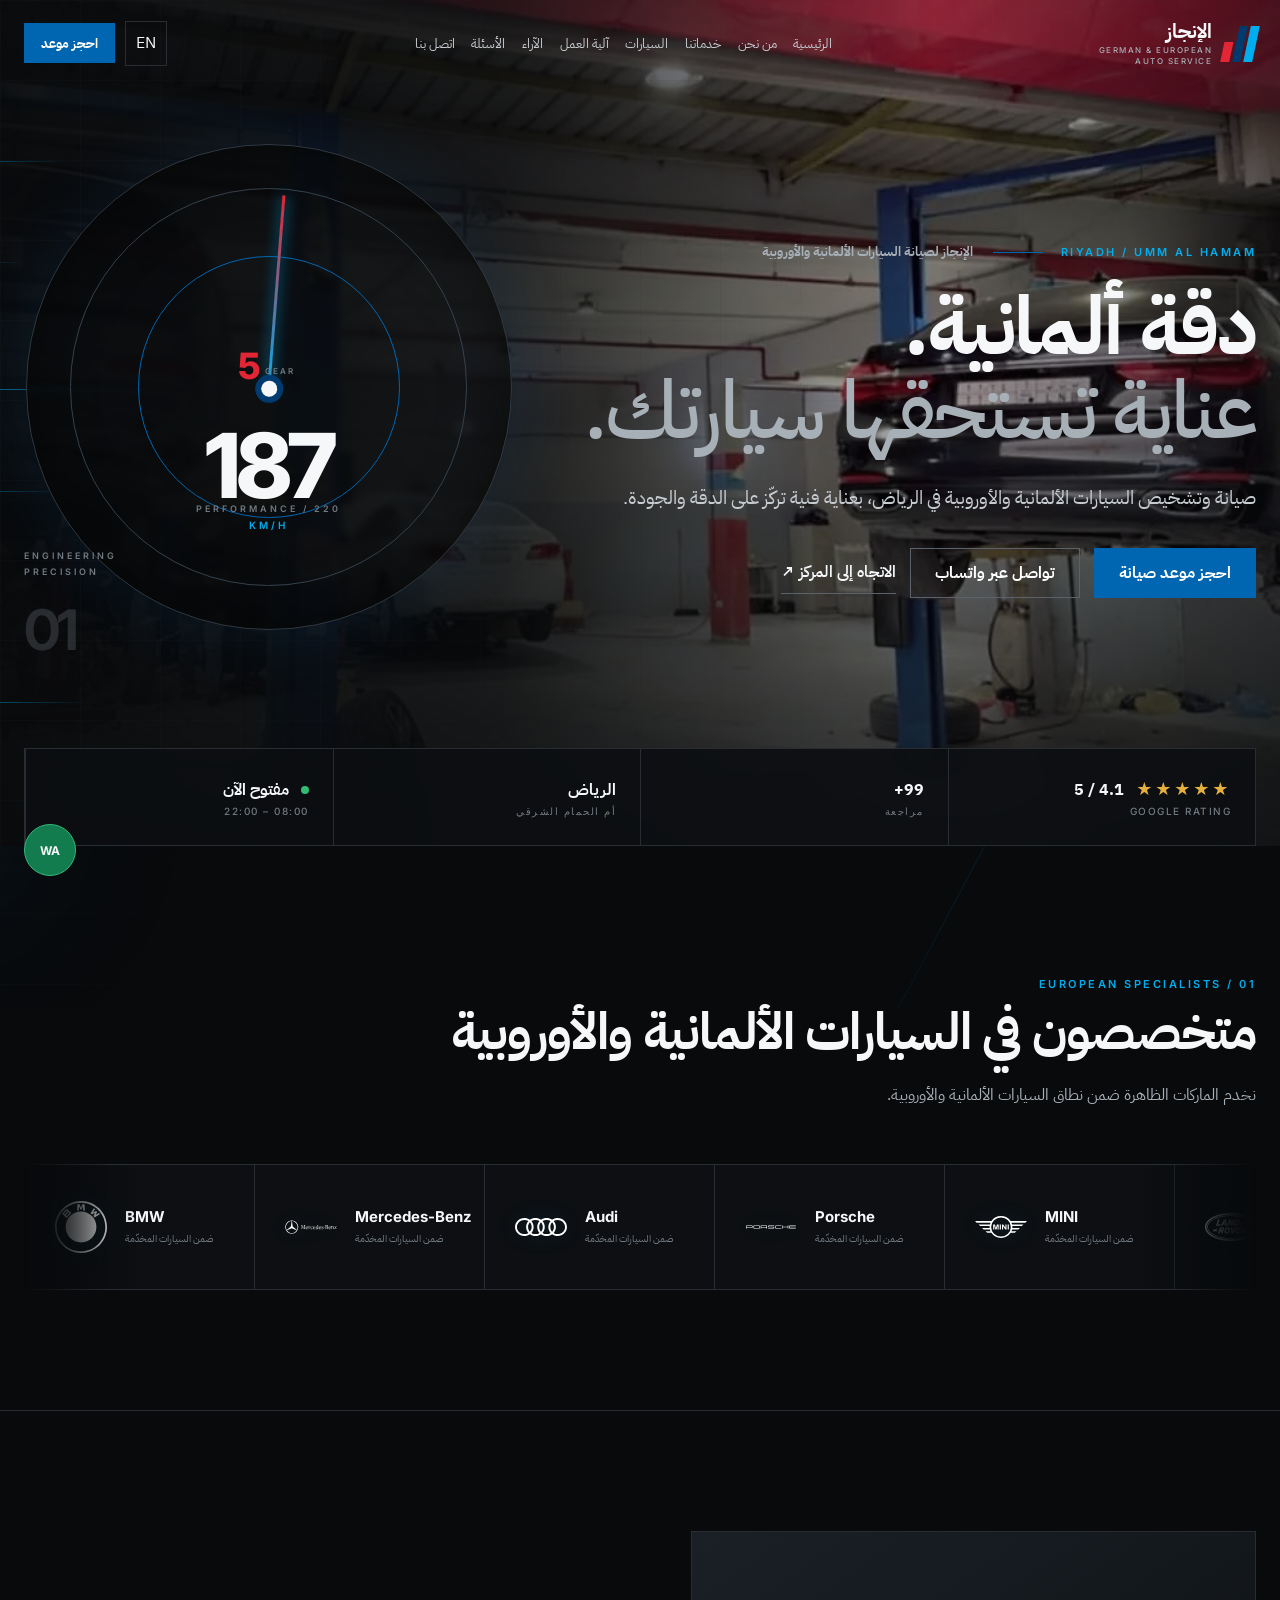
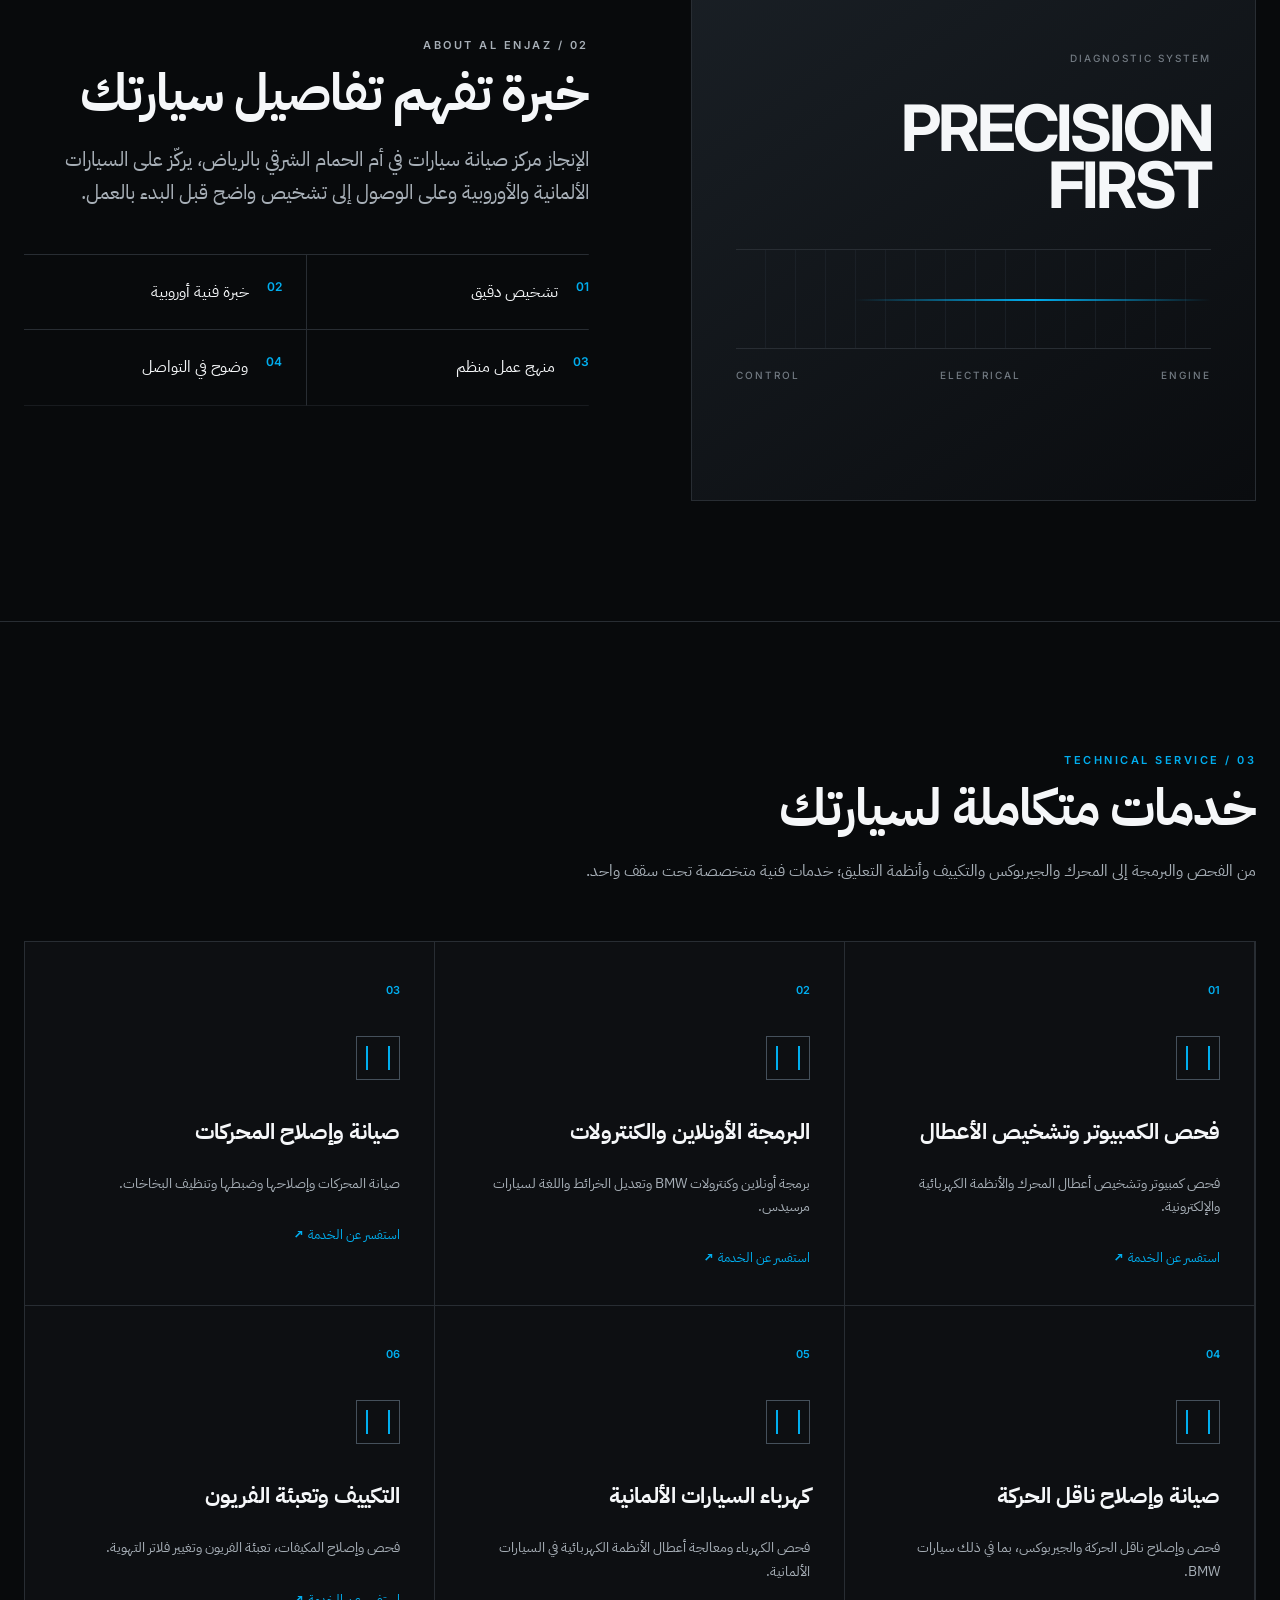
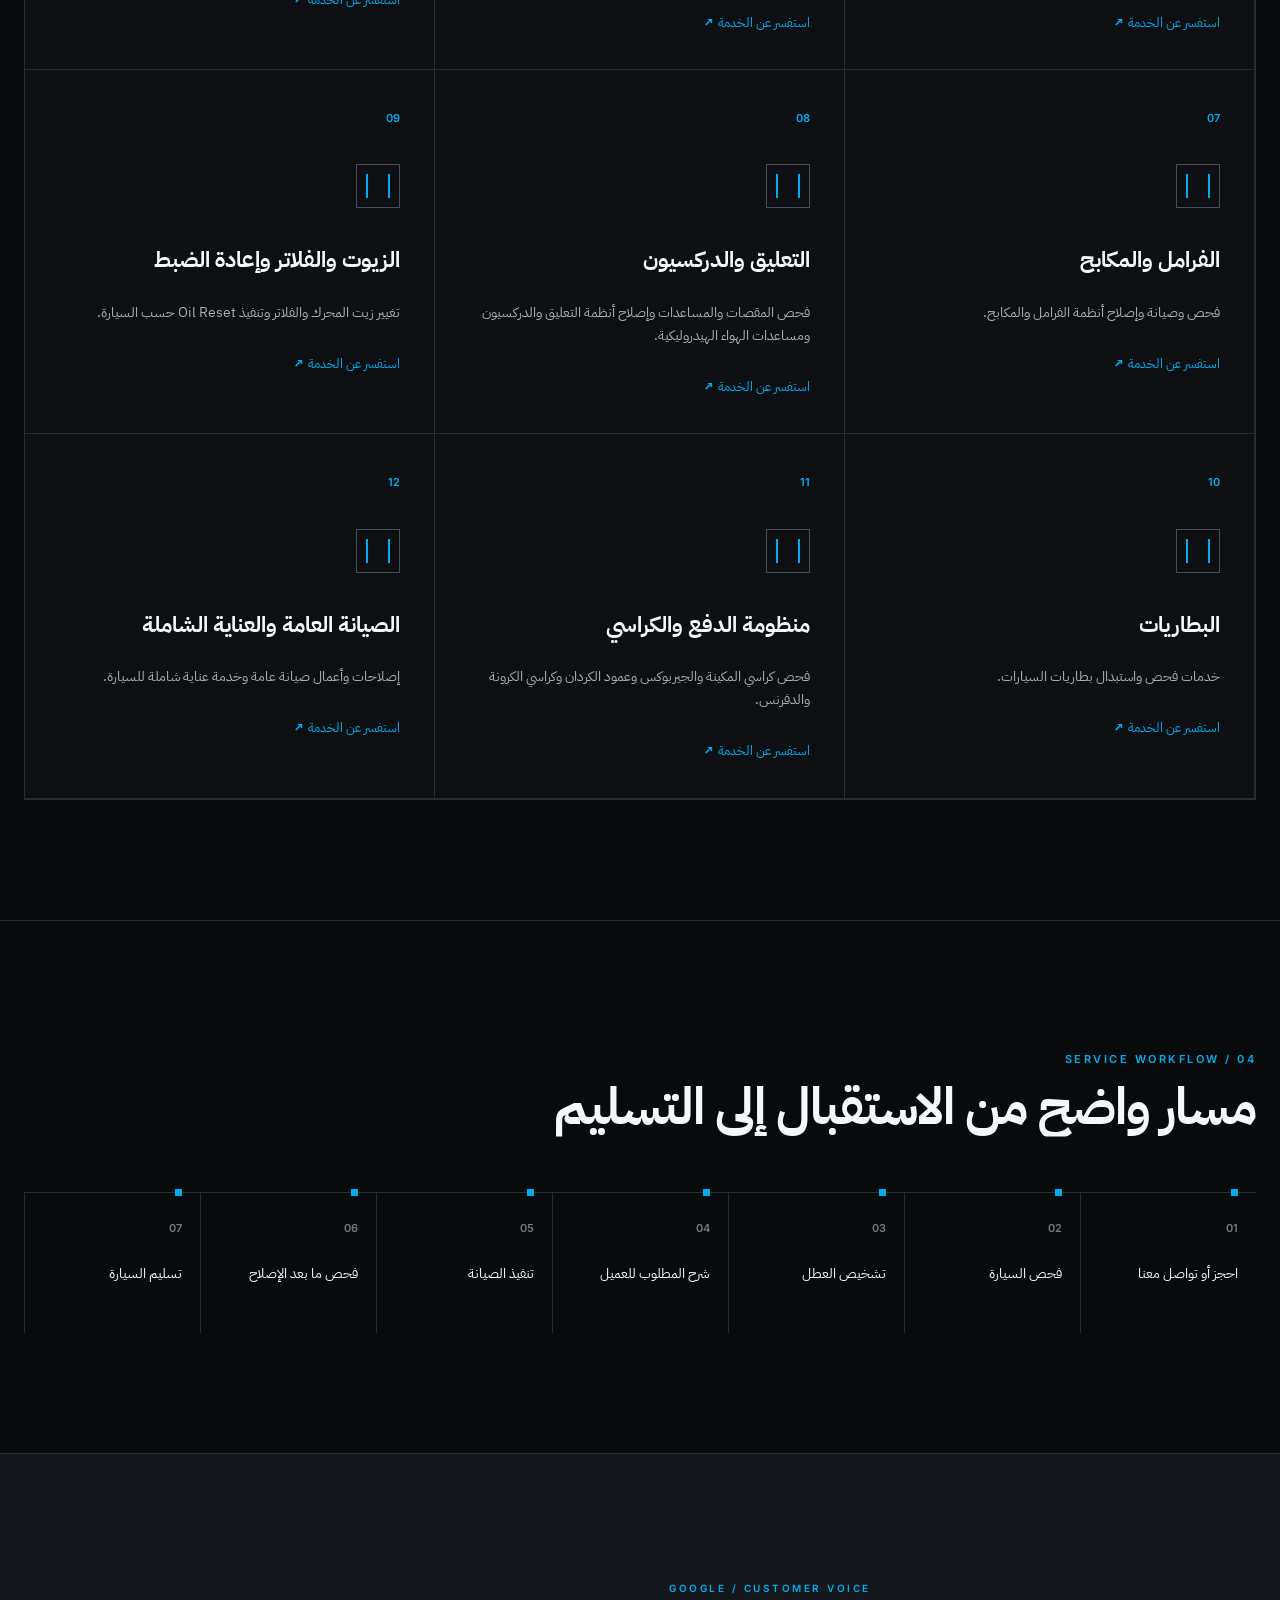
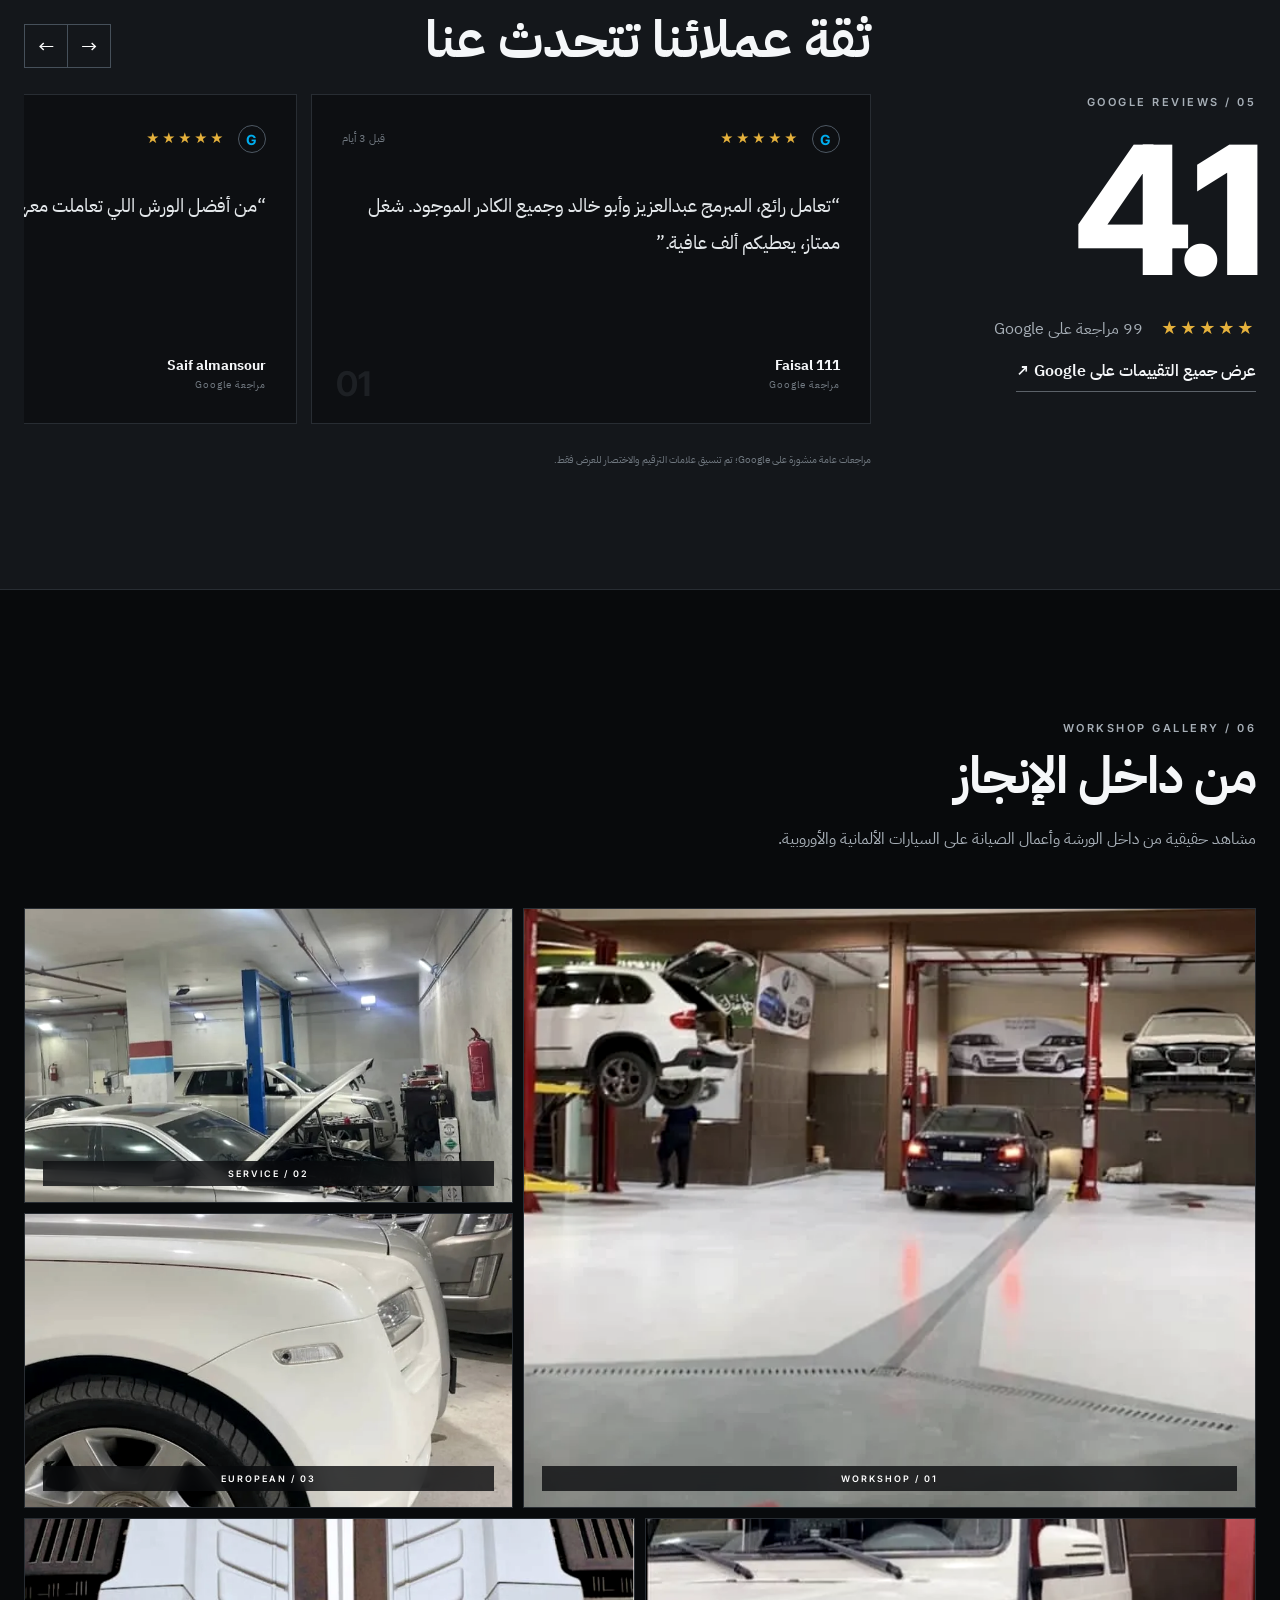
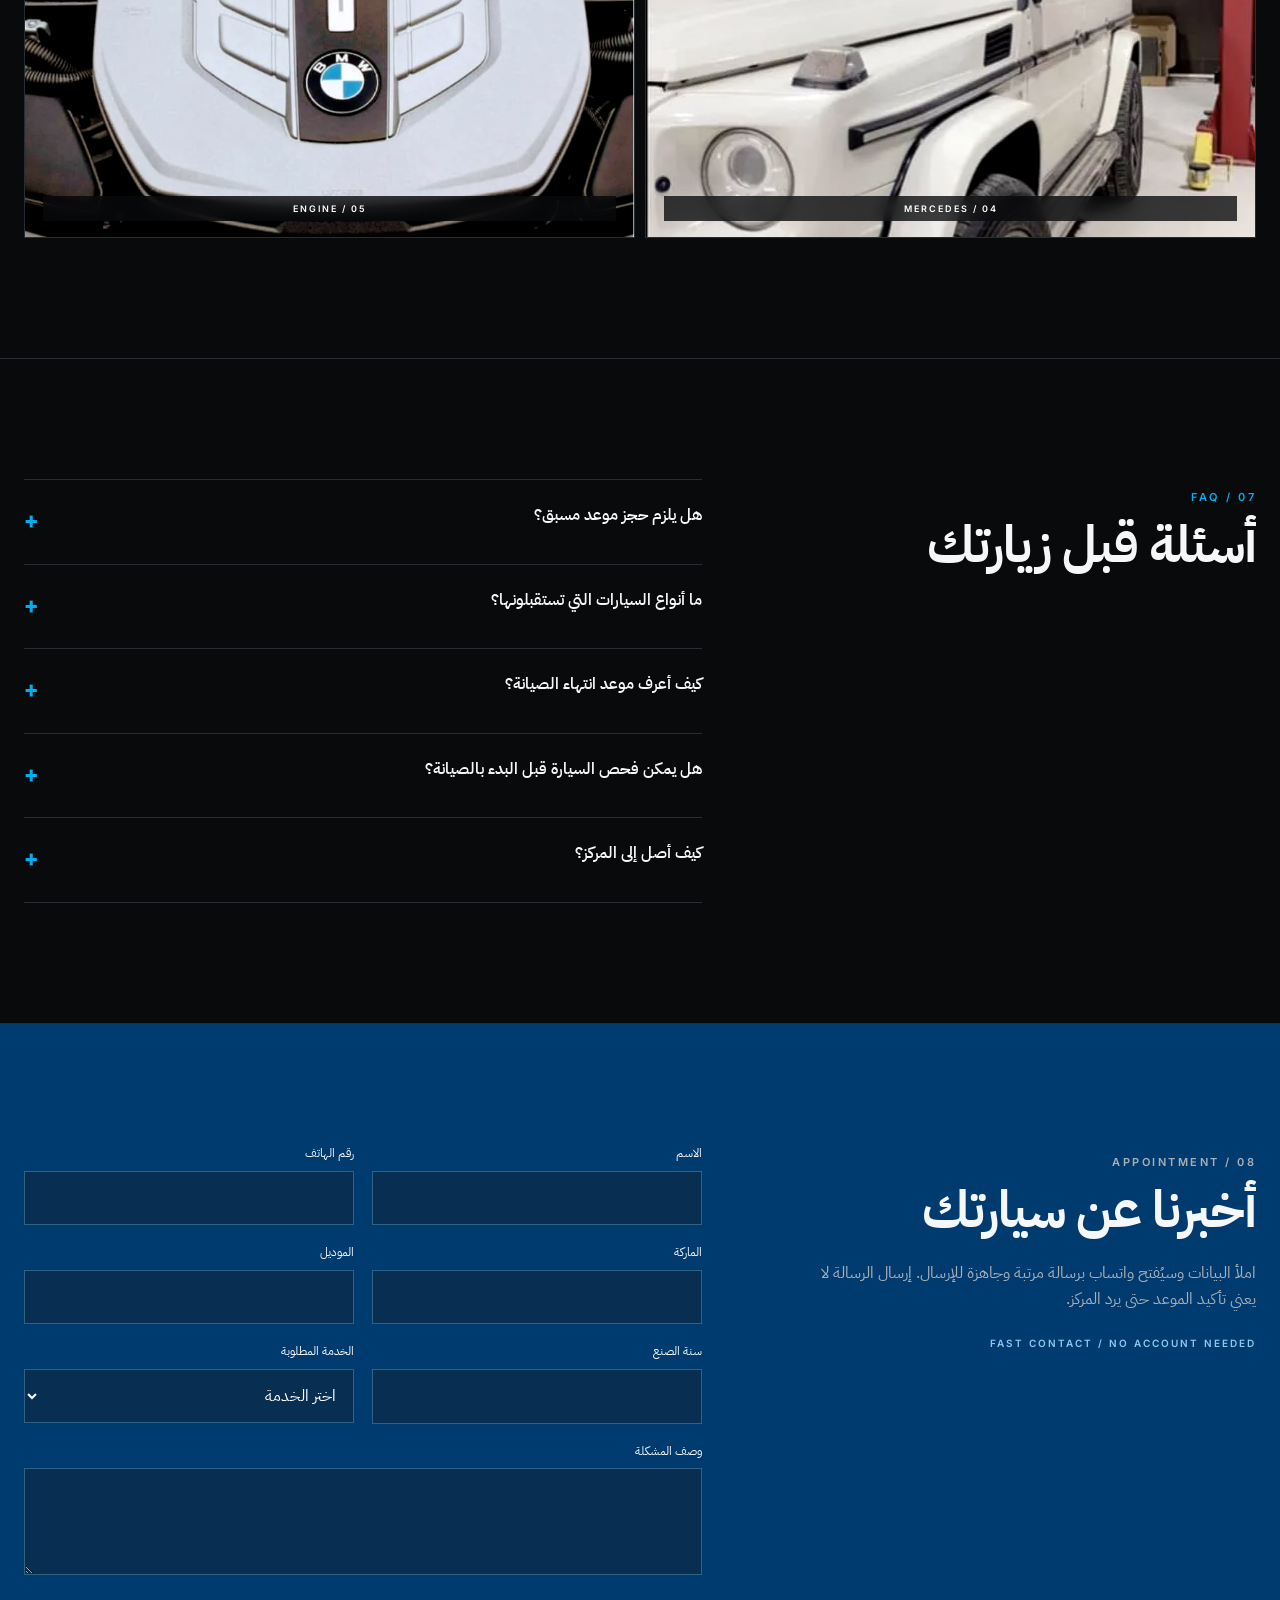
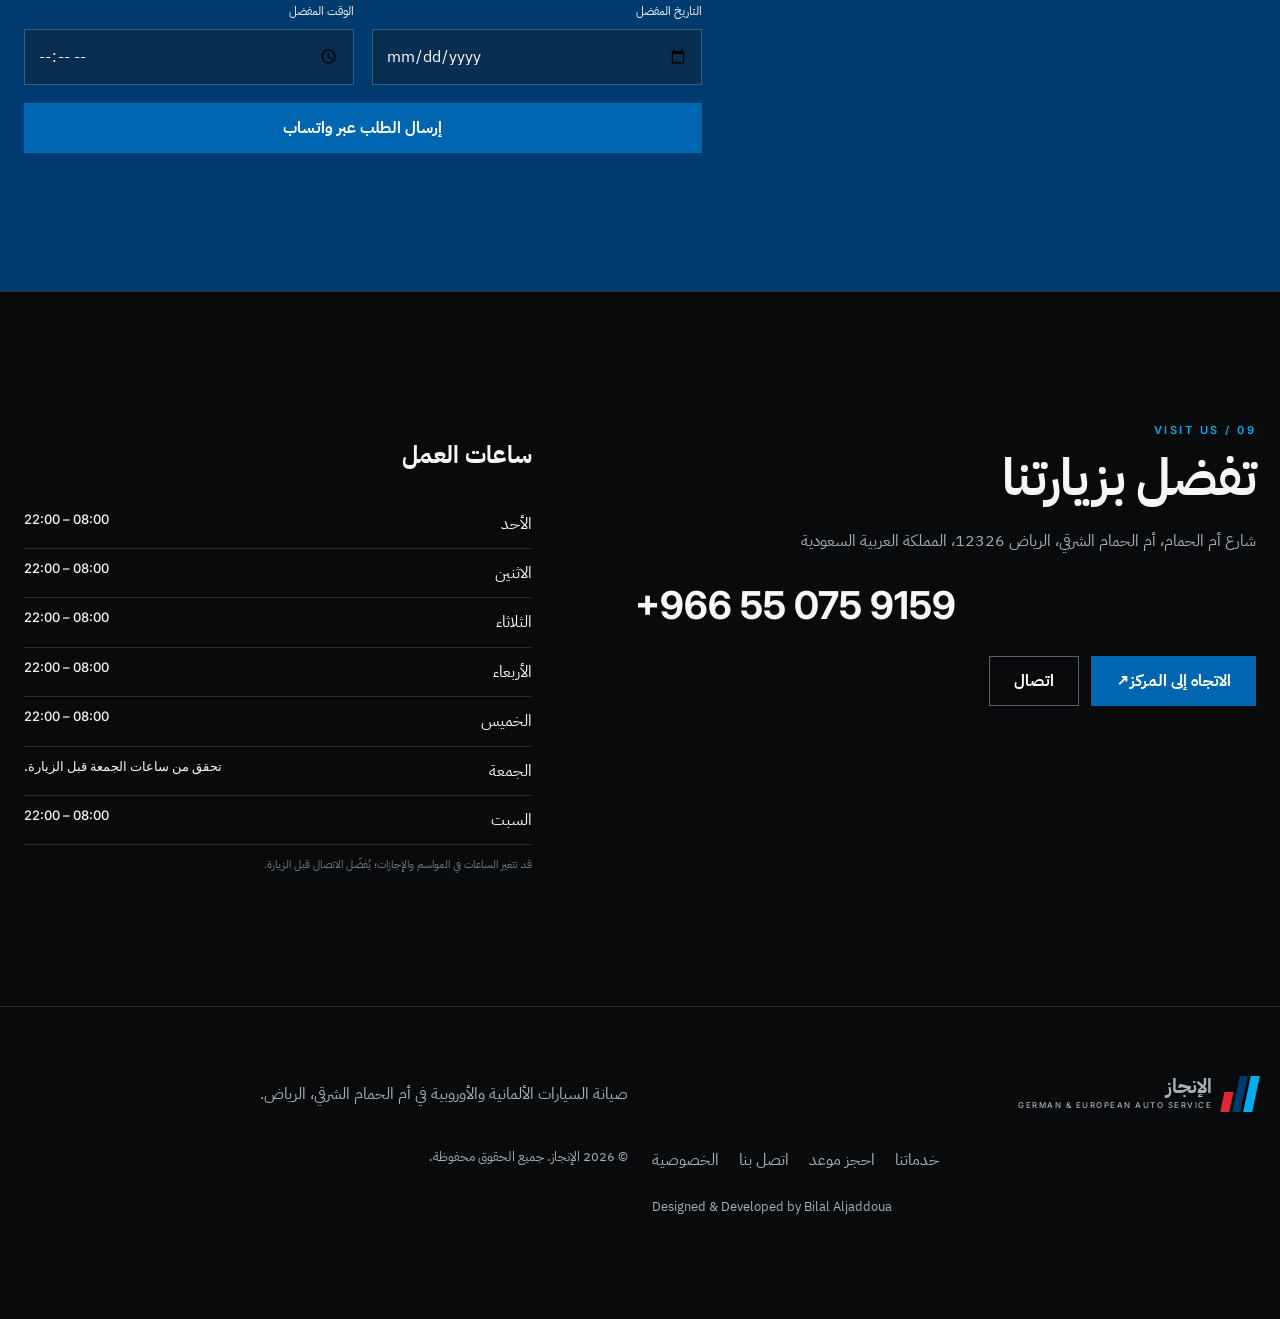
==== index.html @ 226efe97 "NEW NEW" ====
<!doctype html>
<html lang="ar" dir="rtl">
<head>
  <meta charset="utf-8">
  <meta name="viewport" content="width=device-width,initial-scale=1,viewport-fit=cover">
  <title>الإنجاز لصيانة السيارات الألمانية والأوروبية | الرياض</title>
  <meta name="description" content="مركز الإنجاز لصيانة السيارات الألمانية والأوروبية في أم الحمام الشرقي، الرياض. تواصل للحجز والاستفسار عن خدمات الفحص والصيانة.">
  <meta name="theme-color" content="#080A0C">
  <link rel="canonical" href="https://example.com/">
  <meta property="og:type" content="website"><meta property="og:locale" content="ar_SA">
  <meta property="og:title" content="الإنجاز لصيانة السيارات الألمانية والأوروبية">
  <meta property="og:description" content="دقة في التشخيص، وعناية تقنية بسيارتك في الرياض.">
  <meta name="twitter:card" content="summary_large_image">
  <link rel="manifest" href="manifest.webmanifest">
  <link rel="stylesheet" href="css/style.css">
  <script type="application/ld+json">{"@context":"https://schema.org","@type":"AutoRepair","name":"الإنجاز لصيانة السيارات الألمانية والأوروبية","alternateName":"Al Enjaz German & European Car Service","description":"مركز صيانة سيارات ألمانية وأوروبية في الرياض.","telephone":"+966550759159","image":"assets/images/workshop/hero-workshop.webp","address":{"@type":"PostalAddress","streetAddress":"شارع أم الحمام","addressLocality":"الرياض","addressRegion":"أم الحمام الشرقي","postalCode":"12326","addressCountry":"SA"},"hasMap":"https://maps.app.goo.gl/58Ttafaar7ng9Sak6","aggregateRating":{"@type":"AggregateRating","ratingValue":"4.1","reviewCount":"99","bestRating":"5"},"openingHoursSpecification":[{"@type":"OpeningHoursSpecification","dayOfWeek":["Saturday","Sunday","Monday","Tuesday","Wednesday","Thursday"],"opens":"08:00","closes":"22:00"}]}</script>
</head>
<body>
  <div class="scroll-progress" id="scrollProgress" aria-hidden="true"></div>
  <div class="ambient-bg" aria-hidden="true"><span class="ambient-grid"></span><i class="ambient-orb orb-one"></i><i class="ambient-orb orb-two"></i><i class="ambient-beam beam-one"></i><i class="ambient-beam beam-two"></i><i class="ambient-dot dot-one"></i><i class="ambient-dot dot-two"></i></div>
  <a class="skip" href="#main" data-i18n="skip">تجاوز إلى المحتوى</a>
  <header class="header" id="header">
    <a class="brand" href="#top" aria-label="الإنجاز - الرئيسية">
      <span class="brand-mark" aria-hidden="true"><i></i><i></i><i></i></span>
      <span><b data-bind="nameAr">الإنجاز</b><small>GERMAN &amp; EUROPEAN<br>AUTO SERVICE</small></span>
    </a>
    <nav class="nav" id="nav" aria-label="التنقل الرئيسي">
      <a href="#top" data-i18n="navHome">الرئيسية</a><a href="#about" data-i18n="navAbout">من نحن</a>
      <a href="#services" data-i18n="navServices">خدماتنا</a><a href="#brands" data-i18n="navBrands">السيارات</a>
      <a href="#process" data-i18n="navProcess">آلية العمل</a><a href="#reviews" data-i18n="navReviews">الآراء</a>
      <a href="#faq" data-i18n="navFaq">الأسئلة</a><a href="#contact" data-i18n="navContact">اتصل بنا</a>
    </nav>
    <div class="header-actions"><button class="lang" id="langToggle" type="button" aria-label="Switch to English">EN</button><a class="btn btn-small" href="#booking" data-i18n="book">احجز موعد</a><button class="menu" id="menu" type="button" aria-controls="nav" aria-expanded="false"><span></span><span></span><span></span><b data-i18n="menu">القائمة</b></button></div>
  </header>

  <main id="main">
    <section class="hero" id="top">
      <div class="hero-grid" aria-hidden="true"></div><div class="speed-lines" aria-hidden="true"><i></i><i></i><i></i><i></i><i></i><i></i></div><div class="shift-flash" aria-hidden="true"></div><div class="hero-machine" aria-hidden="true"><span class="ring r1"></span><span class="ring r2"></span><span class="speed-ticks"></span><span class="needle"></span><span class="speed-readout"><strong id="speedValue">0</strong><small>KM/H</small></span><span class="gear-readout"><small>GEAR</small><strong id="gearValue">1</strong></span><b>PERFORMANCE / 220</b></div>
      <div class="hero-content reveal">
        <p class="eyebrow"><span>RIYADH / UMM AL HAMAM</span><b data-i18n="heroEyebrow">الإنجاز لصيانة السيارات الألمانية والأوروبية</b></p>
        <h1 data-i18n="heroTitle">دقة ألمانية.<br><em>عناية تستحقها سيارتك.</em></h1>
        <p class="lead" data-i18n="heroText">صيانة وتشخيص السيارات الألمانية والأوروبية في الرياض، بعناية فنية تركّز على الدقة والجودة.</p>
        <div class="hero-actions"><a class="btn" href="#booking" data-i18n="bookService">احجز موعد صيانة</a><a class="btn btn-outline js-whatsapp" href="#" target="_blank" rel="noopener" data-i18n="whatsapp">تواصل عبر واتساب</a><a class="text-link js-maps" href="#" target="_blank" rel="noopener" data-i18n="directions">الاتجاه إلى المركز <span>↗</span></a></div>
      </div>
      <div class="hero-index" aria-hidden="true">ENGINEERING<br>PRECISION <b>01</b></div>
      <div class="trust-strip"><div><span class="stars" aria-label="4.1 من 5">★★★★★</span><b><span data-bind="rating">4.1</span> / 5</b><small>GOOGLE RATING</small></div><div><b><span data-bind="reviewCount">99</span>+</b><small data-i18n="reviews">مراجعة</small></div><div><b data-i18n="riyadh">الرياض</b><small data-i18n="district">أم الحمام الشرقي</small></div><div class="status"><i></i><b id="openStatus">—</b><small id="todayHours">—</small></div></div>
      <div class="motorsport" aria-hidden="true"><i></i><i></i><i></i></div>
    </section>

    <section class="section brands" id="brands"><div class="section-head reveal"><p class="kicker">01 / EUROPEAN SPECIALISTS</p><h2 data-i18n="brandsTitle">متخصصون في السيارات الألمانية والأوروبية</h2><p data-i18n="brandsNote">تواصل معنا لتأكيد خدمة ماركة سيارتك قبل الزيارة.</p></div><div class="brand-row reveal" id="brandList"></div>
     </section>

    <section class="section split about" id="about"><div class="visual-panel reveal"><div class="diagnostic"><span>DIAGNOSTIC SYSTEM</span><strong>PRECISION<br>FIRST</strong><div class="scan"><i></i></div><ul><li>ENGINE</li><li>ELECTRICAL</li><li>CONTROL</li></ul></div></div><div class="copy reveal"><p class="kicker">02 / ABOUT AL ENJAZ</p><h2 data-i18n="aboutTitle">خبرة تفهم تفاصيل سيارتك</h2><p class="large" data-i18n="aboutText">الإنجاز مركز صيانة سيارات في أم الحمام الشرقي بالرياض، يركّز على السيارات الألمانية والأوروبية وعلى الوصول إلى تشخيص واضح قبل البدء بالعمل.</p><div class="metrics"><div><b>01</b><span data-i18n="why1">تشخيص دقيق</span></div><div><b>02</b><span data-i18n="why2">خبرة فنية أوروبية</span></div><div><b>03</b><span data-i18n="why3">منهج عمل منظم</span></div><div><b>04</b><span data-i18n="why4">وضوح في التواصل</span></div></div></div></section>

    <section class="section services" id="services"><div class="section-head reveal"><p class="kicker">03 / TECHNICAL SERVICE</p><h2 data-i18n="servicesTitle">خدمات مصممة حول حالة سيارتك</h2><p data-i18n="servicesIntro">القائمة التالية استرشادية حتى يؤكد المركز نطاق الخدمات النهائي. تواصل معنا لوصف العطل وتأكيد الخدمة.</p></div><div class="service-grid" id="serviceList"></div></section>

    <section class="section process" id="process"><div class="section-head reveal"><p class="kicker">04 / SERVICE WORKFLOW</p><h2 data-i18n="processTitle">مسار واضح من الاستقبال إلى التسليم</h2></div><ol id="processList" class="timeline"></ol></section>

    <section class="section reviews" id="reviews"><div class="rating-block reveal"><p class="kicker">05 / GOOGLE REVIEWS</p><span class="huge" data-bind="rating">4.1</span><div><span class="stars">★★★★★</span><p><span data-bind="reviewCount">99</span> <span data-i18n="googleReviews">مراجعة على Google</span></p></div><a class="text-link js-maps" href="#" target="_blank" rel="noopener" data-i18n="viewReviews">عرض جميع التقييمات على Google ↗</a></div><div class="reviews-showcase reveal"><span class="review-label">GOOGLE / CUSTOMER VOICE</span><div class="reviews-title-row"><h2 data-i18n="reviewsTitle">ثقة عملائنا تتحدث عنا</h2><div class="review-controls"><button id="reviewPrev" type="button" aria-label="المراجعة السابقة">←</button><button id="reviewNext" type="button" aria-label="المراجعة التالية">→</button></div></div><div class="review-track" id="reviewTrack" tabindex="0" aria-label="مراجعات العملاء"></div><p class="reviews-disclaimer" data-i18n="reviewsDisclaimer">مراجعات عامة منشورة على Google؛ تم تنسيق علامات الترقيم والاختصار للعرض فقط.</p></div></section>

    <section class="section gallery"><div class="section-head reveal"><p class="kicker">06 / WORKSHOP GALLERY</p><h2 data-i18n="galleryTitle">من داخل الإنجاز</h2><p data-i18n="galleryEmpty">مشاهد حقيقية من داخل الورشة وأعمال الصيانة على السيارات الألمانية والأوروبية.</p></div><div class="gallery-grid" id="galleryGrid"><button class="gallery-item wide" type="button" data-full="assets/images/workshop/workshop-main.webp"><img src="assets/images/workshop/workshop-main.webp" alt="مساحة العمل داخل ورشة الإنجاز" width="828" height="1080" loading="lazy"><span>WORKSHOP / 01</span></button><button class="gallery-item" type="button" data-full="assets/images/workshop/bmw-service.webp"><img src="assets/images/workshop/bmw-service.webp" alt="سيارة BMW أثناء الصيانة داخل الورشة" width="812" height="1080" loading="lazy"><span>SERVICE / 02</span></button><button class="gallery-item" type="button" data-full="assets/images/workshop/luxury-service.webp"><img src="assets/images/workshop/luxury-service.webp" alt="سيارات أوروبية داخل مركز الإنجاز" width="808" height="1080" loading="lazy"><span>EUROPEAN / 03</span></button></div><div class="gallery-more"><button class="gallery-item" type="button" data-full="assets/images/workshop/mercedes-service.webp"><img src="assets/images/workshop/mercedes-service.webp" alt="سيارة مرسيدس داخل الورشة" width="810" height="1080" loading="lazy"><span>MERCEDES / 04</span></button><button class="gallery-item" type="button" data-full="assets/images/workshop/bmw-engine.webp"><img src="assets/images/workshop/bmw-engine.webp" alt="محرك BMW داخل مركز الصيانة" width="846" height="1080" loading="lazy"><span>ENGINE / 05</span></button></div></section>

    <section class="section faq" id="faq"><div class="section-head reveal"><p class="kicker">07 / FAQ</p><h2 data-i18n="faqTitle">أسئلة قبل زيارتك</h2></div><div id="faqList" class="accordion"></div></section>

    <section class="section booking" id="booking"><div class="booking-copy reveal"><p class="kicker">08 / APPOINTMENT</p><h2 data-i18n="bookingTitle">أخبرنا عن سيارتك</h2><p data-i18n="bookingText">املأ البيانات وسيُفتح واتساب برسالة مرتبة وجاهزة للإرسال. إرسال الرسالة لا يعني تأكيد الموعد حتى يرد المركز.</p><span>FAST CONTACT / NO ACCOUNT NEEDED</span></div><form id="bookingForm" class="booking-form reveal"><label><span data-i18n="name">الاسم</span><input name="name" required autocomplete="name"></label><label><span data-i18n="phone">رقم الهاتف</span><input name="phone" required inputmode="tel" autocomplete="tel"></label><label><span data-i18n="brand">الماركة</span><input name="brand" required></label><label><span data-i18n="model">الموديل</span><input name="model"></label><label><span data-i18n="year">سنة الصنع</span><input name="year" inputmode="numeric" pattern="[0-9]{4}"></label><label><span data-i18n="service">الخدمة المطلوبة</span><select name="service" id="serviceSelect"></select></label><label class="full"><span data-i18n="issue">وصف المشكلة</span><textarea name="issue" rows="3"></textarea></label><label><span data-i18n="date">التاريخ المفضل</span><input type="date" name="date"></label><label><span data-i18n="time">الوقت المفضل</span><input type="time" name="time"></label><button class="btn full" type="submit" data-i18n="sendWhatsapp">إرسال الطلب عبر واتساب</button><p class="form-note full" id="formNote" aria-live="polite"></p></form></section>

    <section class="section contact" id="contact"><div class="contact-card reveal"><p class="kicker">09 / VISIT US</p><h2 data-i18n="visitTitle">تفضل بزيارتنا</h2><address data-bind="addressAr">شارع أم الحمام، أم الحمام الشرقي، الرياض 12326، المملكة العربية السعودية</address><a class="phone js-phone" href="#" dir="ltr">+966 55 075 9159</a><div class="contact-actions"><a class="btn js-maps" href="#" target="_blank" rel="noopener" data-i18n="directions">الاتجاهات</a><a class="btn btn-outline js-phone" href="#" data-i18n="call">اتصال</a></div></div><div class="hours reveal"><h3 data-i18n="hoursTitle">ساعات العمل</h3><div id="hoursList"></div><p data-i18n="hoursCaveat">قد تتغير الساعات في المواسم والإجازات؛ يُفضّل الاتصال قبل الزيارة.</p></div></section>
  </main>

  <footer><a class="brand" href="#top"><span class="brand-mark"><i></i><i></i><i></i></span><span><b>الإنجاز</b><small>GERMAN &amp; EUROPEAN AUTO SERVICE</small></span></a><p data-i18n="footerText">صيانة السيارات الألمانية والأوروبية في أم الحمام الشرقي، الرياض.</p><div><a href="#services" data-i18n="navServices">خدماتنا</a><a href="#booking" data-i18n="book">احجز موعد</a><a href="#contact" data-i18n="navContact">اتصل بنا</a><a href="privacy.html" data-i18n="privacy">الخصوصية</a></div><small>© <span id="yearNow"></span> <span data-i18n="rights">الإنجاز. جميع الحقوق محفوظة.</span></small><small>Designed &amp; Developed by <a href="https://bilalaljaddoua.me/" target="_blank" rel="noopener">Bilal Aljaddoua</a></small></footer>
  <a class="floating-wa js-whatsapp" href="#" target="_blank" rel="noopener" aria-label="WhatsApp">WA</a>
  <div class="mobile-bar" id="mobileBar"><a class="js-phone" href="#" data-i18n="call">اتصال</a><a class="js-whatsapp" href="#" target="_blank" rel="noopener" data-i18n="whatsappShort">واتساب</a><a class="js-maps" href="#" target="_blank" rel="noopener" data-i18n="directionsShort">الاتجاهات</a></div>
  <dialog class="lightbox" id="lightbox"><button type="button" aria-label="إغلاق">×</button><img src="" alt=""></dialog>
  <script src="js/data.js"></script><script src="js/translations.js"></script><script src="js/translations-overrides.js"></script><script src="js/app.js"></script>
</body></html>
---- css/style.css ----
@import url('https://fonts.googleapis.com/css2?family=IBM+Plex+Sans+Arabic:wght@400;500;600;700&family=Inter:wght@400;500;600;700;800&display=swap');
:root{--carbon-black:#080a0c;--deep-black:#0d0f12;--surface-dark:#14171b;--surface-light:#1b1f24;--blue:#0066b1;--performance-blue:#00aeef;--deep-blue:#003b70;--ice:#f5f7f9;--white:#fff;--silver:#a7afb7;--steel:#727a82;--border:#282d33;--red:#e32636;--pad:max(24px,calc((100vw - 1320px)/2));--font:'IBM Plex Sans Arabic','Inter',sans-serif}
*{box-sizing:border-box}html{scroll-behavior:smooth;scroll-padding-top:88px}body{margin:0;background:var(--carbon-black);color:var(--ice);font-family:var(--font);line-height:1.65;overflow-x:hidden}html[lang=en] body{font-family:'Inter','IBM Plex Sans Arabic',sans-serif}a{color:inherit;text-decoration:none}button,input,textarea,select{font:inherit}button{color:inherit}.skip{position:fixed;z-index:999;top:-60px;inset-inline-start:20px;background:#fff;color:#000;padding:10px 16px}.skip:focus{top:10px}.header{position:fixed;z-index:100;inset:0 0 auto;display:flex;align-items:center;justify-content:space-between;height:88px;padding:0 var(--pad);border-bottom:1px solid transparent;transition:.25s}.header.scrolled{height:72px;background:rgba(8,10,12,.9);backdrop-filter:blur(15px);border-color:var(--border)}.brand{display:flex;align-items:center;gap:12px;line-height:1;min-width:176px}.brand-mark{display:flex;width:32px;height:36px;gap:3px;transform:skew(-12deg)}.brand-mark i{display:block;flex:1;background:var(--performance-blue)}.brand-mark i:nth-child(2){background:var(--deep-blue)}.brand-mark i:nth-child(3){background:var(--red);height:55%;align-self:flex-end}.brand b{display:block;font-size:20px}.brand small{display:block;color:var(--silver);font:500 8px/1.35 Inter,sans-serif;letter-spacing:1.5px;margin-top:4px}.nav{display:flex;gap:clamp(12px,1.3vw,26px);font-size:13px}.nav a{color:#c6cbd0;position:relative}.nav a:after{content:"";position:absolute;inset:auto 0 -10px;width:0;height:1px;background:var(--performance-blue);transition:.2s}.nav a:hover:after,.nav a:focus-visible:after{width:100%}.header-actions{display:flex;gap:10px;align-items:center}.lang,.menu{background:none;border:1px solid var(--border);padding:8px 10px;cursor:pointer}.menu{display:none}.btn{display:inline-flex;justify-content:center;align-items:center;min-height:50px;padding:0 24px;background:var(--blue);border:1px solid var(--blue);color:#fff;font-weight:700;transition:.2s}.btn:hover,.btn:focus-visible{background:#0878c9;transform:translateY(-2px)}.btn-small{min-height:40px;padding:0 16px;font-size:13px}.btn-outline{background:transparent;border-color:#5c6269}.text-link{font-weight:600;border-bottom:1px solid #5c6269;padding-block:8px}.text-link span{display:inline-block;transition:.2s}.text-link:hover span{transform:translate(3px,-3px)}
.hero{position:relative;min-height:94vh;display:flex;align-items:center;padding:130px var(--pad) 150px;overflow:hidden;background:radial-gradient(circle at 78% 45%,rgba(0,102,177,.2),transparent 26%),linear-gradient(115deg,#080a0c 0%,#0c1014 50%,#101820 100%)}.hero:after{content:"";position:absolute;inset:0;background:linear-gradient(90deg,rgba(8,10,12,.08),rgba(8,10,12,0) 48%,rgba(8,10,12,.3));pointer-events:none}.hero-grid{position:absolute;inset:0;opacity:.15;background-image:linear-gradient(var(--border) 1px,transparent 1px),linear-gradient(90deg,var(--border) 1px,transparent 1px);background-size:80px 80px;mask-image:linear-gradient(90deg,transparent,#000)}.hero-machine{position:absolute;inset-inline-end:-5vw;top:10%;width:min(58vw,850px);aspect-ratio:1;border:1px solid #303943;border-radius:50%;opacity:.8}.ring{position:absolute;border:1px solid #35424d;border-radius:50%;inset:9%}.r2{inset:23%;border-color:#0066b1}.needle{position:absolute;top:50%;left:12%;width:42%;height:2px;background:linear-gradient(90deg,transparent,var(--performance-blue));transform-origin:100%;transform:rotate(18deg)}.hero-machine b{position:absolute;top:48%;left:47%;font:600 12px Inter;letter-spacing:4px;color:var(--steel)}.hero-content{position:relative;z-index:2;max-width:870px}.eyebrow{display:flex;align-items:center;gap:20px;color:var(--silver);font-size:13px}.eyebrow span,.kicker{font:600 11px Inter,sans-serif;letter-spacing:2.5px;color:var(--performance-blue)}.eyebrow span:after{content:"";display:inline-block;width:50px;height:1px;background:var(--blue);margin-inline-start:18px;vertical-align:middle}.hero h1{font-size:clamp(48px,6.3vw,100px);line-height:1.05;letter-spacing:-2px;margin:22px 0 28px}.hero h1 em{font-style:normal;color:var(--silver);font-weight:500}.lead{max-width:650px;color:#c6cbd0;font-size:clamp(17px,1.5vw,21px)}.hero-actions{display:flex;align-items:center;gap:14px;flex-wrap:wrap;margin-top:34px}.hero-index{position:absolute;z-index:2;inset-inline-end:var(--pad);bottom:165px;text-align:end;color:var(--steel);font:600 9px/1.8 Inter;letter-spacing:3px}.hero-index b{display:block;font-size:56px;color:rgba(167,175,183,.2);letter-spacing:-3px}.trust-strip{position:absolute;z-index:3;bottom:0;inset-inline:var(--pad);display:grid;grid-template-columns:repeat(4,1fr);background:rgba(13,15,18,.92);border:1px solid var(--border);backdrop-filter:blur(12px)}.trust-strip>div{min-height:96px;padding:20px 24px;border-inline-end:1px solid var(--border);display:flex;flex-wrap:wrap;align-content:center;gap:2px 12px}.trust-strip b,.trust-strip small{display:block}.trust-strip small{width:100%;color:var(--steel);font:500 10px Inter;letter-spacing:1.5px}.stars{color:#e5b13c;letter-spacing:2px}.status i{width:8px;height:8px;border-radius:50%;background:var(--red);margin-top:9px}.status.is-open i{background:#31bc75}.motorsport{position:absolute;bottom:0;left:0;display:flex;width:116px;height:4px}.motorsport i{flex:1;background:var(--performance-blue)}.motorsport i:nth-child(2){background:var(--deep-blue)}.motorsport i:nth-child(3){background:var(--red)}
.section{padding:120px var(--pad);border-bottom:1px solid var(--border)}.section-head{max-width:850px;margin-bottom:56px}.section-head h2,.copy h2,.booking h2,.contact h2{font-size:clamp(34px,4vw,62px);line-height:1.15;margin:12px 0 20px;letter-spacing:-1px}.section-head p:last-child,.copy>p,.booking-copy>p,.gallery p{color:var(--silver);max-width:680px}.brand-row{display:grid;grid-template-columns:repeat(4,1fr);border:1px solid var(--border)}.brand-row div{min-height:112px;display:flex;flex-direction:column;justify-content:center;align-items:center;border:1px solid var(--border);margin:-1px 0 0 -1px}.brand-row b{font:700 16px Inter}.brand-row small{color:var(--steel);font-size:10px}.legal{font-size:11px;color:var(--steel);margin-top:20px}.split{display:grid;grid-template-columns:1fr 1fr;gap:8vw;align-items:center}.visual-panel{min-height:570px;background:linear-gradient(145deg,#1a2026,#0a0c0f);border:1px solid var(--border);padding:44px;display:flex;align-items:center}.diagnostic{width:100%;font:500 10px Inter;letter-spacing:2px;color:var(--steel)}.diagnostic strong{display:block;color:var(--ice);font-size:clamp(38px,5vw,78px);line-height:.9;letter-spacing:-3px;margin:35px 0}.scan{height:100px;border-block:1px solid var(--border);position:relative;background:repeating-linear-gradient(90deg,transparent 0 29px,#222932 30px)}.scan i{position:absolute;height:2px;width:75%;top:50%;background:linear-gradient(90deg,transparent,var(--performance-blue),transparent);animation:scan 3s ease-in-out infinite}.diagnostic ul{padding:20px 0 0;margin:0;display:flex;justify-content:space-between;list-style:none}.large{font-size:20px}.metrics{display:grid;grid-template-columns:1fr 1fr;margin-top:45px;border-top:1px solid var(--border)}.metrics div{padding:24px 0;border-bottom:1px solid var(--border);display:flex;gap:18px}.metrics div:nth-child(odd){border-inline-end:1px solid var(--border)}.metrics div:nth-child(even){padding-inline-start:24px}.metrics b{color:var(--performance-blue);font:600 12px Inter}.service-grid{display:grid;grid-template-columns:repeat(3,1fr);border:1px solid var(--border)}.service-card{padding:34px;min-height:330px;border:1px solid var(--border);margin:-1px 0 0 -1px;transition:.25s;background:var(--deep-black)}.service-card:hover{background:var(--surface-dark);transform:translateY(-4px)}.service-card>span{font:600 11px Inter;color:var(--performance-blue)}.service-card>i{display:block;width:44px;height:44px;border:1px solid #45505b;margin:34px 0;position:relative}.service-card>i:after{content:"";position:absolute;inset:9px;border-inline:2px solid var(--performance-blue)}.service-card h3{font-size:22px}.service-card p{color:var(--silver);font-size:14px}.service-card a{display:inline-block;margin-top:15px;font-size:13px;color:var(--performance-blue)}.timeline{list-style:none;padding:0;margin:0;display:grid;grid-template-columns:repeat(7,1fr);border-top:1px solid var(--border)}.timeline li{position:relative;padding:28px 18px;min-height:140px;border-inline-end:1px solid var(--border)}.timeline li:before{content:"";position:absolute;top:-4px;inset-inline-start:18px;width:7px;height:7px;background:var(--performance-blue)}.timeline b{display:block;color:var(--steel);font:600 11px Inter;margin-bottom:25px}.timeline span{font-size:14px}.reviews{display:grid;grid-template-columns:1fr 1.5fr;gap:8vw;background:var(--surface-dark)}.huge{font:800 clamp(90px,14vw,190px)/1 Inter;color:var(--white);letter-spacing:-10px}.rating-block>div{display:flex;align-items:center;gap:18px}.rating-block p{color:var(--silver)}.review-placeholder{align-self:center}.review-placeholder h2{font-size:clamp(38px,5vw,70px);line-height:1.1}.review-placeholder p{color:var(--silver);max-width:600px}.quote-lines i{display:block;height:1px;background:var(--border);margin:25px 0}.quote-lines i:nth-child(2){width:80%}.quote-lines i:nth-child(3){width:55%}.gallery-grid{display:grid;grid-template-columns:1.5fr 1fr;grid-template-rows:1fr 1fr;gap:10px;height:600px}.photo-placeholder{background:radial-gradient(circle at 70% 30%,rgba(0,174,239,.12),transparent 28%),repeating-linear-gradient(135deg,#101419 0 1px,#0d1014 1px 12px);border:1px solid var(--border);padding:24px;color:var(--steel);font:600 10px Inter;letter-spacing:2px;display:flex;justify-content:space-between;align-items:flex-end}.photo-placeholder.wide{grid-row:span 2}.photo-placeholder span{font-family:var(--font);letter-spacing:0}.faq{display:grid;grid-template-columns:.8fr 1.2fr;gap:8vw}.accordion article{border-top:1px solid var(--border)}.accordion article:last-child{border-bottom:1px solid var(--border)}.accordion button{width:100%;padding:22px 0;background:none;border:0;display:flex;justify-content:space-between;text-align:start;font-weight:600;cursor:pointer}.accordion button b{font-size:24px;color:var(--performance-blue)}.accordion div p{color:var(--silver);padding:0 0 22px;margin:0}.booking{display:grid;grid-template-columns:.8fr 1.2fr;gap:8vw;background:var(--deep-blue)}.booking-copy>span{font:600 10px Inter;letter-spacing:2px;color:#82ccec}.booking-form{display:grid;grid-template-columns:1fr 1fr;gap:18px}.booking-form label{display:block}.booking-form label span{display:block;font-size:12px;margin-bottom:7px}.booking-form input,.booking-form textarea,.booking-form select{width:100%;background:#082e51;color:#fff;border:1px solid #306286;border-radius:0;padding:13px;outline:0}.booking-form input:focus,.booking-form textarea:focus,.booking-form select:focus{border-color:var(--performance-blue);box-shadow:0 0 0 2px rgba(0,174,239,.2)}.full{grid-column:1/-1}.form-note{font-size:12px;color:#bde8ff;margin:0}.contact{display:grid;grid-template-columns:1.1fr .9fr;gap:8vw}.contact-card address{font-style:normal;color:var(--silver);max-width:520px}.phone{display:block;font:700 clamp(28px,3vw,46px) Inter;margin:28px 0}.contact-actions{display:flex;gap:12px}.hours h3{font-size:24px}.hours>div>div{display:flex;justify-content:space-between;padding:11px 0;border-bottom:1px solid var(--border);gap:20px}.hours b{font:500 13px Inter}.hours>p{font-size:11px;color:var(--steel)}footer{padding:58px var(--pad) 100px;display:grid;grid-template-columns:1fr 1fr;gap:24px;color:var(--silver)}footer>div{display:flex;justify-content:flex-end;gap:20px}footer>small:last-child{text-align:end}footer a:hover{color:var(--performance-blue)}.floating-wa{position:fixed;z-index:50;inset-inline-end:24px;bottom:24px;width:52px;height:52px;display:grid;place-items:center;background:#137c4e;border:1px solid #35b779;border-radius:50%;font:700 12px Inter}.mobile-bar{display:none}
.reveal{opacity:0;transform:translateY(18px);transition:opacity .65s,transform .65s}.reveal.shown{opacity:1;transform:none}@keyframes scan{0%,100%{left:0}50%{left:25%}}
@media(max-width:1080px){.nav{position:fixed;inset:72px 0 auto;background:var(--deep-black);padding:25px var(--pad);display:grid;grid-template-columns:1fr 1fr;transform:translateY(-130%);opacity:0;transition:.25s;border-bottom:1px solid var(--border)}.nav-open .nav{transform:none;opacity:1}.menu{display:flex;align-items:center;gap:4px}.menu span{width:16px;height:1px;background:#fff}.menu b{display:none}.header-actions .btn{display:none}.timeline{grid-template-columns:repeat(4,1fr)}.service-grid{grid-template-columns:1fr 1fr}}
@media(max-width:760px){:root{--pad:20px}.header{height:72px}.hero{min-height:100svh;padding-top:110px;padding-bottom:250px;align-items:flex-start}.hero h1{font-size:47px;letter-spacing:-1.5px}.eyebrow span{display:none}.hero-machine{width:100vw;top:29%;inset-inline-end:-48%;opacity:.5}.hero-actions{align-items:stretch}.hero-actions .btn{width:calc(50% - 7px);padding:0 12px;font-size:13px}.hero-actions .text-link{width:100%}.hero-index{display:none}.trust-strip{grid-template-columns:1fr 1fr}.trust-strip>div{min-height:78px;padding:12px 14px}.section{padding-block:78px}.section-head{margin-bottom:35px}.brand-row{grid-template-columns:1fr 1fr}.split,.reviews,.faq,.booking,.contact{grid-template-columns:1fr}.visual-panel{min-height:390px;padding:24px}.service-grid{grid-template-columns:1fr}.service-card{min-height:270px}.timeline{grid-template-columns:1fr 1fr}.timeline li{min-height:115px;border-bottom:1px solid var(--border)}.gallery-grid{height:620px;grid-template-columns:1fr;grid-template-rows:2fr 1fr 1fr}.photo-placeholder.wide{grid-row:auto}.booking-form{grid-template-columns:1fr}.booking-form label{grid-column:1}.contact-actions .btn{flex:1}.hours{margin-top:25px}footer{grid-template-columns:1fr;padding-bottom:100px}footer>div{justify-content:flex-start;flex-wrap:wrap}footer>small:last-child{text-align:start}.floating-wa{display:none}.mobile-bar{position:fixed;z-index:90;display:grid;grid-template-columns:repeat(3,1fr);inset:auto 10px calc(10px + env(safe-area-inset-bottom));background:rgba(13,15,18,.96);border:1px solid var(--border);transform:translateY(150%);transition:.25s}.mobile-bar.visible{transform:none}.mobile-bar a{text-align:center;padding:13px 5px;font-size:12px;border-inline-end:1px solid var(--border)}.metrics{grid-template-columns:1fr}.metrics div:nth-child(odd){border-inline-end:0}.metrics div:nth-child(even){padding-inline-start:0}}
/* Official workshop imagery and launch speedometer */
.hero{background:#080a0c}.hero:before{content:"";position:absolute;inset:0;background:url('../assets/images/workshop/hero-workshop.webp') center 48%/cover no-repeat;filter:saturate(.72) contrast(1.08);animation:heroZoom 11s ease-out both}.hero:after{background:linear-gradient(90deg,rgba(8,10,12,.97) 0%,rgba(8,10,12,.82) 39%,rgba(8,10,12,.24) 73%,rgba(8,10,12,.62)),linear-gradient(0deg,rgba(8,10,12,.8),transparent 55%)}.hero-grid{z-index:1;mask-image:linear-gradient(90deg,#000,transparent 75%)}.hero-machine{z-index:2;inset-inline-end:2vw;top:17%;width:min(38vw,570px);opacity:1;background:rgba(8,10,12,.44);box-shadow:0 0 70px rgba(0,102,177,.15),inset 0 0 60px rgba(0,0,0,.5);backdrop-filter:blur(3px)}.speed-ticks{position:absolute;inset:3%;border-radius:50%;background:repeating-conic-gradient(from 225deg,rgba(245,247,249,.6) 0 1deg,transparent 1deg 10deg);mask:radial-gradient(circle,transparent 0 83%,#000 84%);clip-path:polygon(0 0,100% 0,100% 100%,50% 50%,0 100%)}.hero-machine .needle{top:50%;left:10%;width:40%;height:3px;background:linear-gradient(90deg,var(--red),var(--performance-blue));box-shadow:0 0 14px var(--performance-blue);transform:rotate(-135deg)}.hero-machine .needle:after{content:"";position:absolute;right:-8px;top:-7px;width:16px;height:16px;border-radius:50%;background:var(--ice);box-shadow:0 0 0 6px var(--deep-blue)}.speed-readout{position:absolute;top:57%;left:50%;transform:translateX(-50%);text-align:center}.speed-readout strong{display:block;font:800 clamp(48px,7vw,92px)/1 Inter;color:var(--ice);letter-spacing:-5px}.speed-readout small{font:600 10px Inter;letter-spacing:3px;color:var(--performance-blue)}.hero-machine>b{top:74%;left:0;width:100%;text-align:center;font-size:9px;letter-spacing:3px}.hero-content{z-index:3;max-width:760px}.gallery-item{position:relative;overflow:hidden;background:#0d1014;border:1px solid var(--border);padding:0;cursor:zoom-in;color:#fff}.gallery-item.wide{grid-row:span 2}.gallery-item img{display:block;width:100%;height:100%;object-fit:cover;transition:transform .7s cubic-bezier(.2,.7,.2,1),filter .4s;filter:saturate(.82) contrast(1.05)}.gallery-item:hover img,.gallery-item:focus-visible img{transform:scale(1.055);filter:saturate(1)}.gallery-item span{position:absolute;inset:auto 18px 16px;padding:7px 10px;background:rgba(8,10,12,.78);font:600 9px Inter;letter-spacing:2px;backdrop-filter:blur(8px)}.gallery-more{display:grid;grid-template-columns:1fr 1fr;gap:10px;height:320px;margin-top:10px}.lightbox{width:min(92vw,1000px);height:min(90vh,760px);padding:0;border:1px solid var(--border);background:#080a0c}.lightbox::backdrop{background:rgba(0,0,0,.9);backdrop-filter:blur(6px)}.lightbox img{width:100%;height:100%;object-fit:contain}.lightbox button{position:absolute;z-index:2;top:12px;right:12px;width:42px;height:42px;border:1px solid #fff;background:rgba(8,10,12,.8);color:#fff;font-size:28px;cursor:pointer}.service-card:nth-child(2n){transition-delay:.06s}.service-card:nth-child(3n){transition-delay:.12s}@keyframes heroZoom{from{transform:scale(1.08)}to{transform:scale(1)}}
@media(max-width:760px){.hero:after{background:linear-gradient(180deg,rgba(8,10,12,.93) 0%,rgba(8,10,12,.7) 55%,rgba(8,10,12,.88))}.hero-machine{width:78vw;top:44%;inset-inline-end:-34%;opacity:.72}.speed-readout strong{font-size:48px}.gallery-item.wide{grid-row:auto}.gallery-more{height:420px;grid-template-columns:1fr}}
/* Verified Google reviews */
.reviews{grid-template-columns:minmax(240px,.55fr) minmax(0,1.45fr);gap:5vw}.reviews-showcase{min-width:0;align-self:center}.review-label{font:600 10px Inter;letter-spacing:2.5px;color:var(--performance-blue)}.reviews-title-row{display:flex;justify-content:space-between;align-items:end;gap:24px;margin:10px 0 26px}.reviews-title-row h2{font-size:clamp(34px,4vw,62px);line-height:1.12;margin:0}.review-controls{display:flex;direction:ltr}.review-controls button{width:44px;height:44px;border:1px solid #46505a;background:transparent;color:#fff;font-size:20px;cursor:pointer}.review-controls button+button{margin-left:-1px}.review-controls button:hover,.review-controls button:focus-visible{background:var(--blue);border-color:var(--blue)}.review-track{display:flex;gap:14px;overflow-x:auto;scroll-snap-type:x mandatory;scrollbar-width:thin;scrollbar-color:var(--blue) var(--border);padding:0 0 18px}.review-card{position:relative;flex:0 0 min(78%,560px);min-height:330px;padding:30px;background:var(--deep-black);border:1px solid var(--border);scroll-snap-align:start;display:flex;flex-direction:column}.review-card-top{display:flex;align-items:center;gap:12px}.google-g{display:grid;place-items:center;width:28px;height:28px;border:1px solid #4d5863;border-radius:50%;font:700 14px Inter;color:var(--performance-blue)}.review-card-top .stars{font-size:13px}.review-card-top small{margin-inline-start:auto;color:var(--steel);font-size:11px}.review-card blockquote{margin:35px 0 30px;font-size:clamp(17px,1.5vw,21px);line-height:1.9;color:#e3e7ea}.review-author{margin-top:auto;display:flex;flex-direction:column}.review-author b{font-size:14px}.review-author span{font-size:10px;color:var(--steel);letter-spacing:.8px}.review-number{position:absolute;inset-inline-end:24px;bottom:19px;font:700 34px Inter;color:rgba(167,175,183,.11)}.reviews-disclaimer{margin:10px 0 0;color:var(--steel);font-size:10px}.rating-block{position:sticky;top:110px;align-self:start}
@media(max-width:760px){.reviews{grid-template-columns:1fr;gap:50px}.rating-block{position:static}.review-card{flex-basis:88%;min-height:360px;padding:24px}.reviews-title-row{align-items:center}.review-controls{display:none}.review-card blockquote{font-size:17px}}
/* Performance motion system */
.scroll-progress{position:fixed;z-index:300;inset:0 0 auto;height:2px;background:linear-gradient(90deg,var(--performance-blue),var(--blue),var(--red));transform:scaleX(0);transform-origin:inline-start;box-shadow:0 0 12px rgba(0,174,239,.75);pointer-events:none}.hero-machine{transform:translate(var(--parallax-x,0),var(--parallax-y,0));transition:transform .35s ease-out}.gear-readout{position:absolute;top:43%;left:50%;transform:translateX(-50%);display:flex;align-items:baseline;gap:8px}.gear-readout small{font:600 8px Inter;letter-spacing:2px;color:var(--steel)}.gear-readout strong{font:800 22px Inter;color:var(--performance-blue);transition:transform .12s,color .12s}.is-shifting .gear-readout strong{transform:scale(1.65);color:var(--red)}.shift-flash{position:absolute;z-index:2;inset:0;background:linear-gradient(90deg,transparent 25%,rgba(0,174,239,.16) 60%,transparent 88%);opacity:0;pointer-events:none}.is-shifting .shift-flash{animation:shiftFlash .19s ease-out}.is-shifting .hero-machine{animation:shiftKick .19s ease-out}.speed-lines{position:absolute;z-index:2;inset:0;overflow:hidden;opacity:0;pointer-events:none}.is-accelerating .speed-lines{opacity:1}.speed-lines i{position:absolute;inset-inline-end:-20%;height:1px;width:clamp(140px,25vw,420px);background:linear-gradient(90deg,transparent,rgba(0,174,239,.75),transparent);animation:speedLine 1.15s linear infinite}.speed-lines i:nth-child(1){top:19%;animation-delay:-.2s}.speed-lines i:nth-child(2){top:31%;width:22vw;animation-delay:-.8s}.speed-lines i:nth-child(3){top:46%;width:31vw;animation-delay:-.45s}.speed-lines i:nth-child(4){top:58%;animation-delay:-1s}.speed-lines i:nth-child(5){top:72%;width:18vw;animation-delay:-.6s}.speed-lines i:nth-child(6){top:83%;width:27vw;animation-delay:-.1s}.service-card{isolation:isolate;overflow:hidden}.service-card:before{content:"";position:absolute;z-index:-1;inset:0;background:radial-gradient(260px circle at var(--spot-x,50%) var(--spot-y,50%),rgba(0,174,239,.13),transparent 65%);opacity:0;transition:opacity .3s}.service-card:hover:before{opacity:1}.service-card>i{transition:transform .45s cubic-bezier(.2,.8,.2,1),border-color .3s}.service-card:hover>i{transform:rotate(90deg);border-color:var(--performance-blue)}.brand-row div{position:relative;overflow:hidden;transition:background .25s,color .25s}.brand-row div:after{content:"";position:absolute;inset:auto 100% 0 0;height:2px;background:var(--performance-blue);transition:inset .45s ease}.brand-row div:hover{background:#111922}.brand-row div:hover:after{inset:auto 0 0}.gallery-item:after{content:"";position:absolute;inset:-100% -50%;background:linear-gradient(110deg,transparent 42%,rgba(255,255,255,.14) 50%,transparent 58%);transform:translateX(-55%) rotate(8deg);transition:transform .9s}.gallery-item:hover:after{transform:translateX(55%) rotate(8deg)}.reveal{filter:blur(3px)}.reveal.shown{filter:none}
@keyframes speedLine{from{transform:translateX(0);opacity:0}15%{opacity:1}to{transform:translateX(-140vw);opacity:0}}@keyframes shiftFlash{0%{opacity:0}35%{opacity:1}100%{opacity:0}}@keyframes shiftKick{0%,100%{transform:translate(var(--parallax-x,0),var(--parallax-y,0))}50%{transform:translate(calc(var(--parallax-x,0px) - 8px),var(--parallax-y,0px)) scale(.985)}}
@media(max-width:760px){.gear-readout{top:40%}.gear-readout strong{font-size:17px}.speed-lines i{width:45vw}.service-card:before{display:none}}
.scroll-progress{transform-origin:0 50%}
@media(max-width:760px){.is-accelerating .speed-lines{opacity:.22}.speed-lines i:nth-child(even){display:none}.speed-lines i{background:linear-gradient(90deg,transparent,rgba(0,174,239,.3),transparent);animation-duration:1.8s}.shift-flash{background:linear-gradient(90deg,transparent 30%,rgba(0,174,239,.045) 62%,transparent 90%)}.is-shifting .shift-flash{animation:mobileShiftFlash .24s ease-out}.is-shifting .hero-machine{animation:mobileShiftKick .22s ease-out}.is-shifting .gear-readout strong{transform:scale(1.18);color:var(--performance-blue)}.hero-machine .needle{box-shadow:0 0 6px rgba(0,174,239,.55)}}
@keyframes mobileShiftFlash{0%{opacity:0}45%{opacity:.28}100%{opacity:0}}@keyframes mobileShiftKick{0%,100%{transform:translate(0)}50%{transform:translateX(-2px) scale(.997)}}
/* Continuous serviced-brand marquee */
.brand-row{display:block;position:relative;overflow:hidden;border:1px solid var(--border);direction:ltr;mask-image:linear-gradient(90deg,transparent,#000 7%,#000 93%,transparent)}.brand-row:before,.brand-row:after{content:"";position:absolute;z-index:2;top:0;bottom:0;width:9%;pointer-events:none}.brand-row:before{left:0;background:linear-gradient(90deg,var(--carbon-black),transparent)}.brand-row:after{right:0;background:linear-gradient(-90deg,var(--carbon-black),transparent)}.brand-marquee-track{display:flex;width:max-content;will-change:transform;animation:brandMarquee 28s linear infinite}.brand-marquee-group{display:flex;flex:none}.brand-chip{width:230px;min-height:124px;padding:20px 30px;display:flex!important;flex-direction:row!important;justify-content:flex-start!important;align-items:center!important;gap:18px;border:0!important;border-inline-end:1px solid var(--border)!important;margin:0!important;direction:ltr;background:var(--deep-black)}.brand-chip img{display:block;width:52px;height:52px;object-fit:contain;filter:drop-shadow(0 0 10px rgba(0,174,239,.12));transition:transform .35s,filter .35s}.brand-chip span{display:flex;flex-direction:column;align-items:flex-start}.brand-chip b{white-space:nowrap;font-size:15px}.brand-chip small{white-space:nowrap;margin-top:5px}.brand-chip:hover img{transform:scale(1.12);filter:drop-shadow(0 0 15px rgba(0,174,239,.35))}.brand-row:hover .brand-marquee-track,.brand-row:focus-within .brand-marquee-track{animation-play-state:paused}@keyframes brandMarquee{from{transform:translateX(0)}to{transform:translateX(-50%)}}
@media(max-width:760px){.brand-row{grid-template-columns:none}.brand-chip{width:190px;min-height:105px;padding:16px 22px}.brand-chip img{width:42px;height:42px}.brand-marquee-track{animation-duration:22s}}
/* Isolate marquee structure from the legacy brand grid rules */
.brand-row .brand-marquee-track{display:flex;flex-direction:row;align-items:stretch;justify-content:flex-start;width:max-content;min-height:0;border:0;margin:0;animation:brandMarquee 28s linear infinite}.brand-row .brand-marquee-group{display:flex;flex-direction:row;flex:none;align-items:stretch;justify-content:flex-start;min-height:0;border:0;margin:0}.brand-row .brand-chip{display:flex;flex-direction:row;flex:none;align-items:center;justify-content:flex-start;width:230px;min-height:124px;border:0;border-inline-end:1px solid var(--border);margin:0}.brand-row .brand-marquee-track:after,.brand-row .brand-marquee-group:after,.brand-row .brand-chip:after{content:none}.brand-row .brand-chip img{filter:grayscale(1) brightness(0) invert(1) drop-shadow(0 0 10px rgba(0,174,239,.15))}.brand-row .brand-chip:hover img{filter:grayscale(1) brightness(0) invert(1) drop-shadow(0 0 16px rgba(0,174,239,.4))}@media(max-width:760px){.brand-row .brand-chip{width:190px;min-height:105px}.brand-row .brand-marquee-track{animation-duration:22s}}
/* Ambient engineering background and scroll choreography */
body{isolation:isolate}.ambient-bg{position:fixed;z-index:0;inset:-12vh -8vw;overflow:hidden;pointer-events:none;opacity:.72;transform:translate(var(--ambient-x,0),calc(var(--ambient-y,0px) * -1));will-change:transform}.ambient-grid{position:absolute;inset:0;background-image:linear-gradient(rgba(71,84,97,.055) 1px,transparent 1px),linear-gradient(90deg,rgba(71,84,97,.055) 1px,transparent 1px);background-size:72px 72px;transform:perspective(700px) rotateX(62deg) scale(1.5);transform-origin:center bottom;animation:gridBreathe 12s ease-in-out infinite}.ambient-orb{position:absolute;border-radius:50%;filter:blur(12px);opacity:.32;mix-blend-mode:screen}.orb-one{width:46vw;height:46vw;top:8%;right:-16%;background:radial-gradient(circle,rgba(0,102,177,.28),rgba(0,59,112,.08) 48%,transparent 72%);animation:orbFloatOne 16s ease-in-out infinite alternate}.orb-two{width:38vw;height:38vw;bottom:-6%;left:-13%;background:radial-gradient(circle,rgba(0,174,239,.14),rgba(0,59,112,.05) 50%,transparent 72%);animation:orbFloatTwo 19s ease-in-out infinite alternate}.ambient-beam{position:absolute;width:1px;height:78vh;background:linear-gradient(transparent,rgba(0,174,239,.38),transparent);box-shadow:0 0 18px rgba(0,174,239,.18);transform:rotate(28deg)}.beam-one{left:22%;top:-18%;animation:beamDrift 13s ease-in-out infinite alternate}.beam-two{right:28%;bottom:-20%;opacity:.45;animation:beamDrift 17s ease-in-out -6s infinite alternate-reverse}.ambient-dot{position:absolute;width:5px;height:5px;border:1px solid var(--performance-blue);transform:rotate(45deg);box-shadow:0 0 14px rgba(0,174,239,.7)}.dot-one{top:27%;left:12%;animation:dotPulse 4s ease-in-out infinite}.dot-two{bottom:22%;right:18%;animation:dotPulse 5.5s ease-in-out -2s infinite}main,body>footer{position:relative;z-index:1}.section{position:relative;overflow:hidden}.section:before{content:"";position:absolute;z-index:2;top:0;inset-inline-start:-30%;width:22%;height:1px;background:linear-gradient(90deg,transparent,var(--performance-blue),transparent);opacity:0;pointer-events:none}.section.in-view:before{animation:sectionScan 1.25s cubic-bezier(.2,.7,.2,1) both}.section>.section-head.reveal,.section>.copy.reveal,.section>.booking-copy.reveal{transform:translateY(38px) scale(.985);filter:blur(7px);transition-duration:.85s}.section:nth-of-type(even)>.section-head.reveal{transform:translateX(28px) translateY(18px);clip-path:inset(0 12% 0 0)}html[dir=ltr] .section:nth-of-type(even)>.section-head.reveal{transform:translateX(-28px) translateY(18px);clip-path:inset(0 0 0 12%)}.section>.section-head.reveal.shown,.section>.copy.reveal.shown,.section>.booking-copy.reveal.shown,.section:nth-of-type(even)>.section-head.reveal.shown{transform:none;filter:none;clip-path:inset(0)}.timeline li.reveal.shown{animation:timelineSettle .55s cubic-bezier(.2,.85,.2,1) both}.timeline li:nth-child(2){animation-delay:.06s}.timeline li:nth-child(3){animation-delay:.12s}.timeline li:nth-child(4){animation-delay:.18s}.timeline li:nth-child(5){animation-delay:.24s}.timeline li:nth-child(6){animation-delay:.3s}.timeline li:nth-child(7){animation-delay:.36s}
@keyframes gridBreathe{0%,100%{opacity:.45;transform:perspective(700px) rotateX(62deg) scale(1.5) translateY(0)}50%{opacity:.75;transform:perspective(700px) rotateX(62deg) scale(1.54) translateY(-12px)}}@keyframes orbFloatOne{from{transform:translate3d(0,0,0) scale(.92)}to{transform:translate3d(-8vw,7vh,0) scale(1.08)}}@keyframes orbFloatTwo{from{transform:translate3d(0,0,0) scale(1)}to{transform:translate3d(7vw,-8vh,0) scale(.9)}}@keyframes beamDrift{from{transform:translateX(-4vw) rotate(28deg);opacity:.12}to{transform:translateX(8vw) rotate(28deg);opacity:.55}}@keyframes dotPulse{0%,100%{opacity:.2;transform:rotate(45deg) scale(.7)}50%{opacity:1;transform:rotate(225deg) scale(1.35)}}@keyframes sectionScan{0%{inset-inline-start:-30%;opacity:0}20%{opacity:1}100%{inset-inline-start:108%;opacity:0}}@keyframes timelineSettle{0%{transform:translateY(24px);opacity:0}65%{transform:translateY(-3px);opacity:1}100%{transform:none;opacity:1}}
@media(max-width:760px){.ambient-bg{opacity:.35}.ambient-grid{background-size:54px 54px}.orb-one{width:85vw;height:85vw}.orb-two{width:70vw;height:70vw}.beam-two,.dot-two{display:none}.section>.section-head.reveal,.section>.copy.reveal,.section>.booking-copy.reveal{transform:translateY(24px);filter:blur(3px)}.section:nth-of-type(even)>.section-head.reveal{transform:translateY(24px);clip-path:inset(0 0 10% 0)}}
.ambient-bg{transform:translate(var(--ambient-x,0px),var(--ambient-y,0px))}
@media(prefers-reduced-motion:reduce){*{scroll-behavior:auto!important;animation:none!important;transition:none!important}.reveal{opacity:1;transform:none!important;filter:none;clip-path:none!important}.speed-lines,.shift-flash,.ambient-beam,.ambient-dot{display:none}.ambient-bg{transform:none;opacity:.22}.section:before{display:none}}
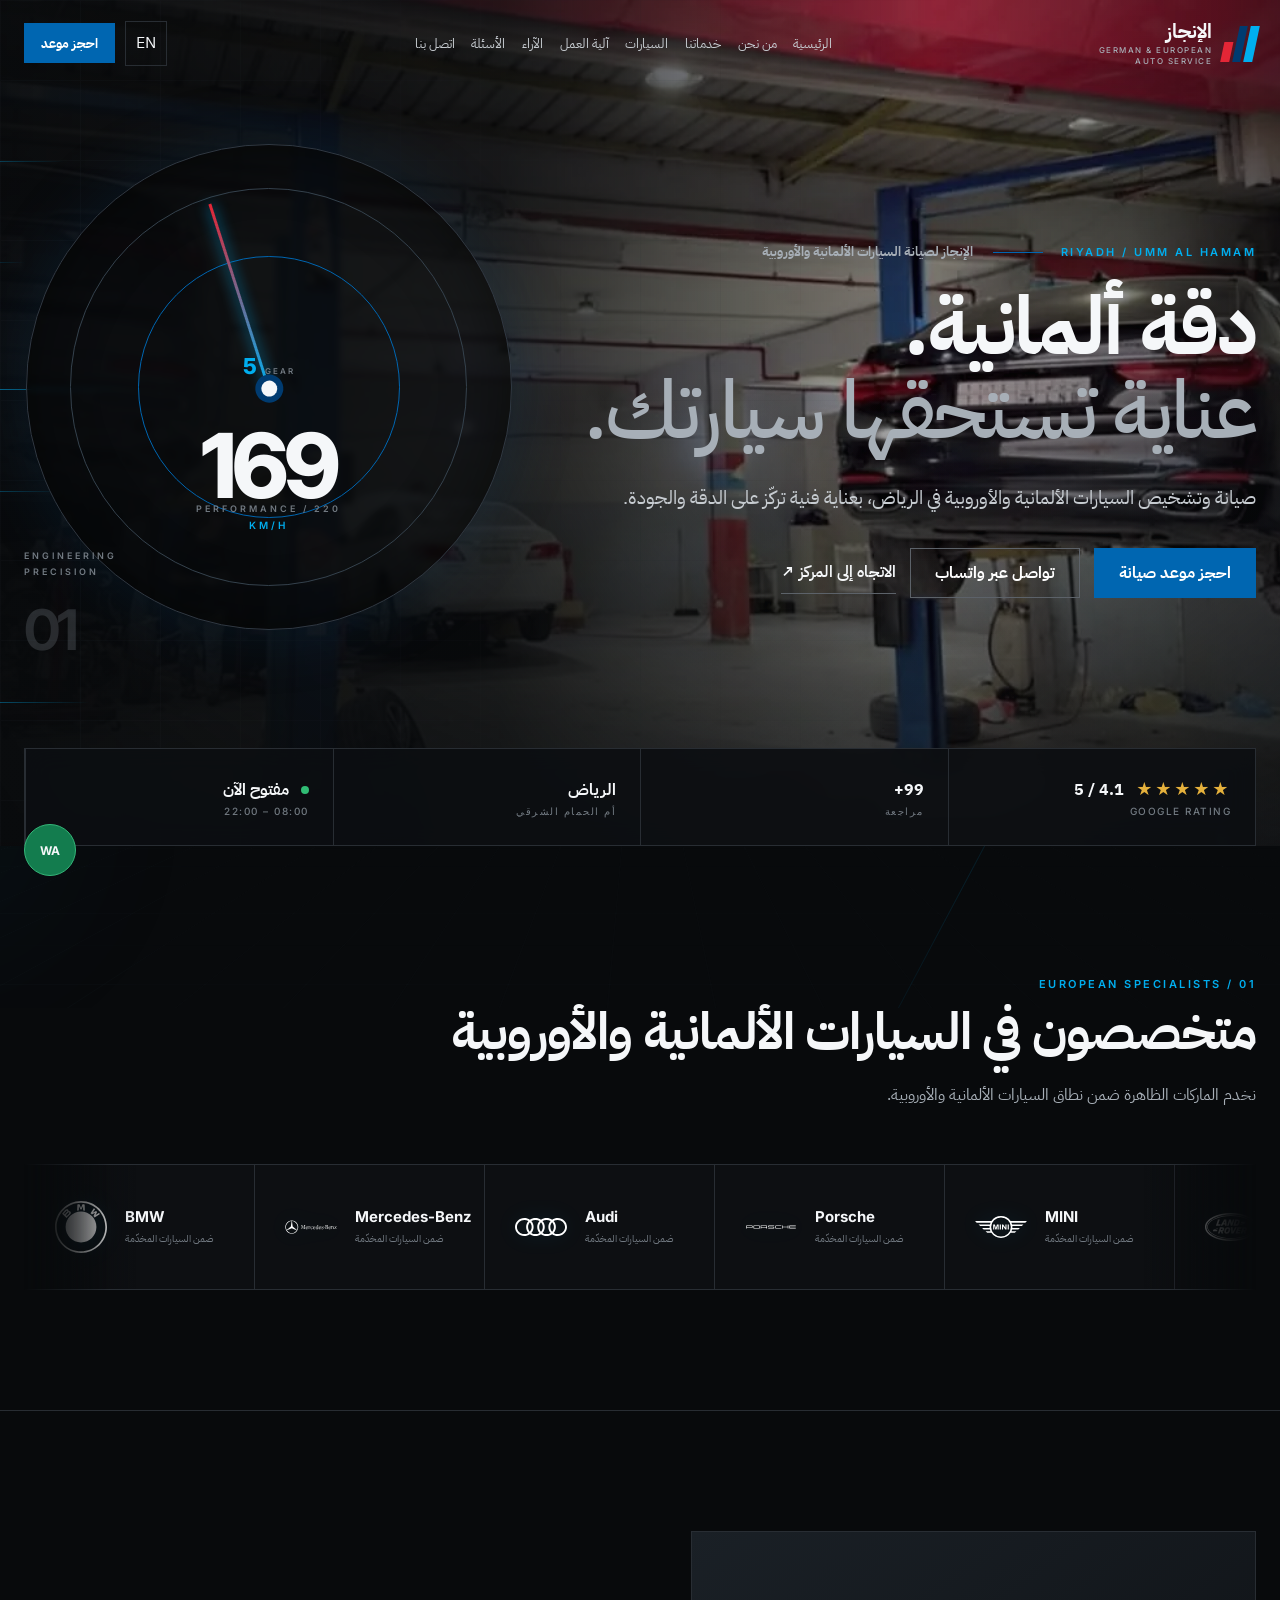
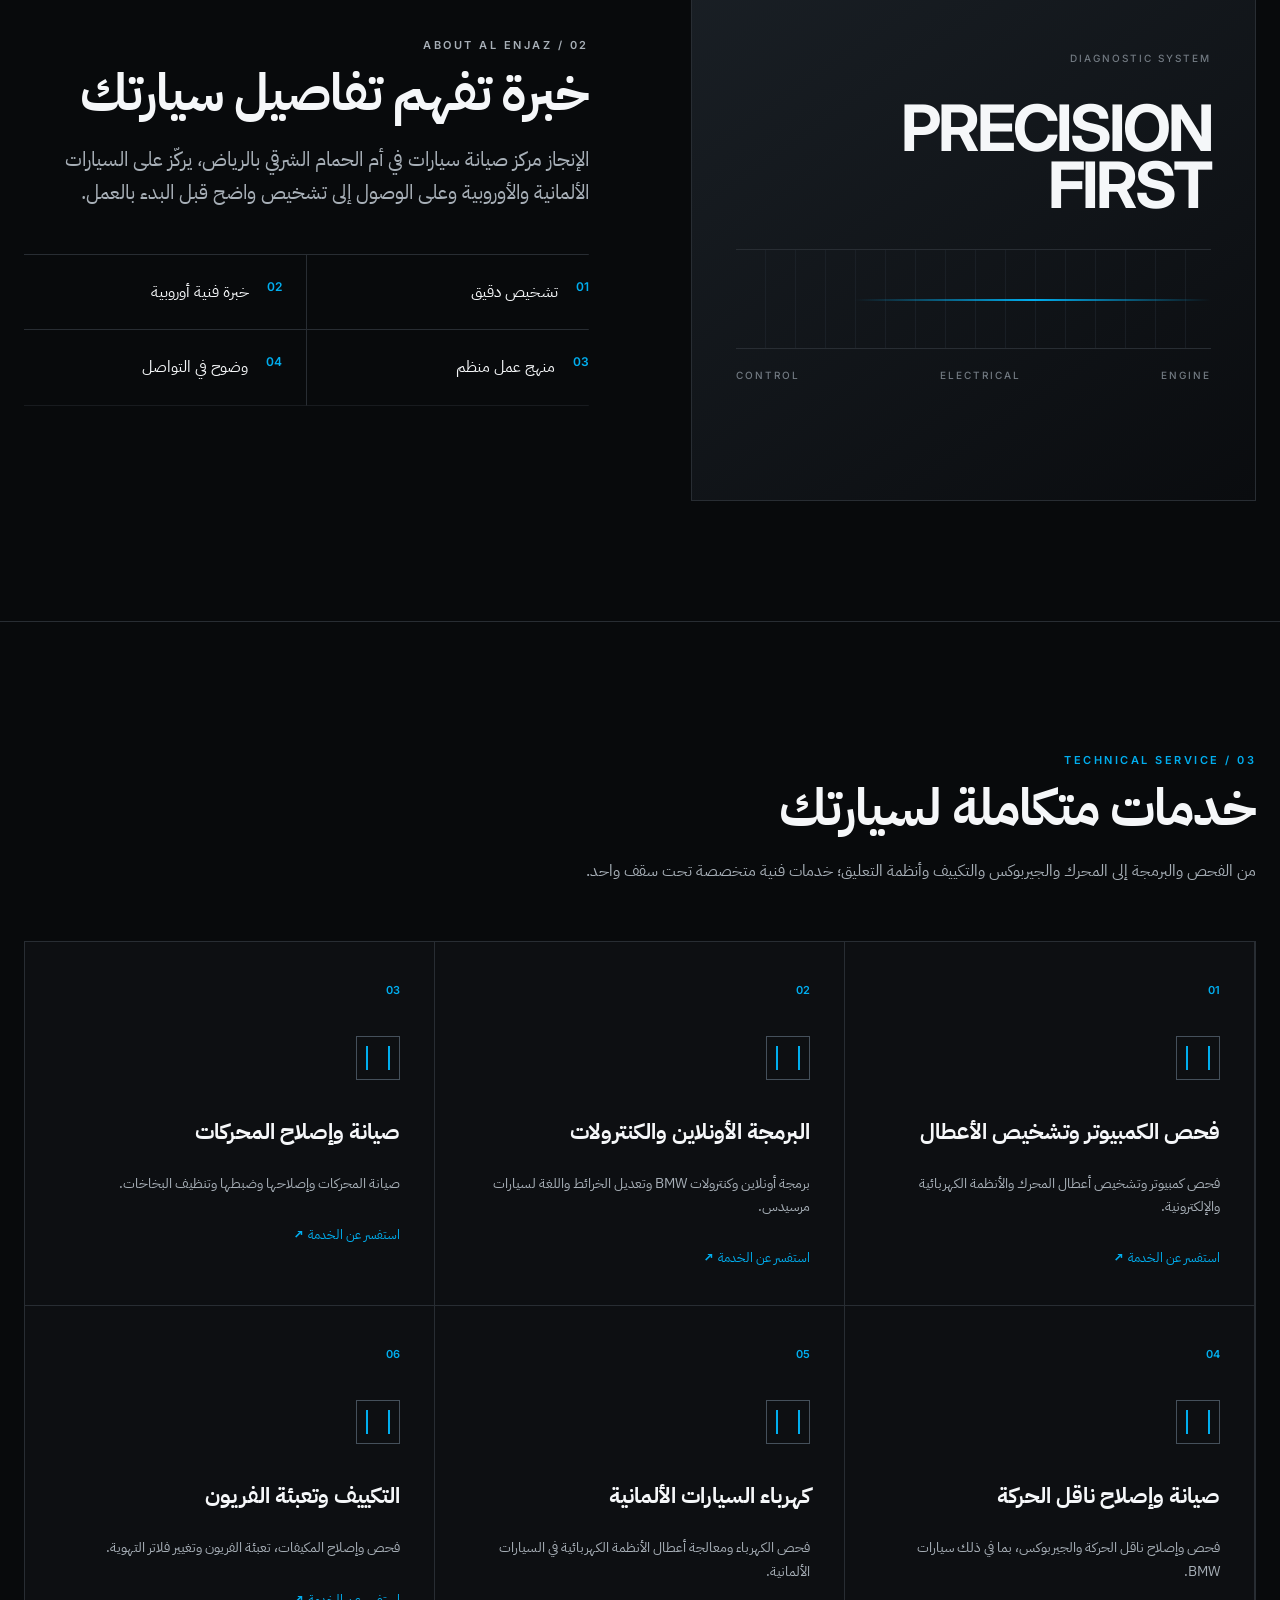
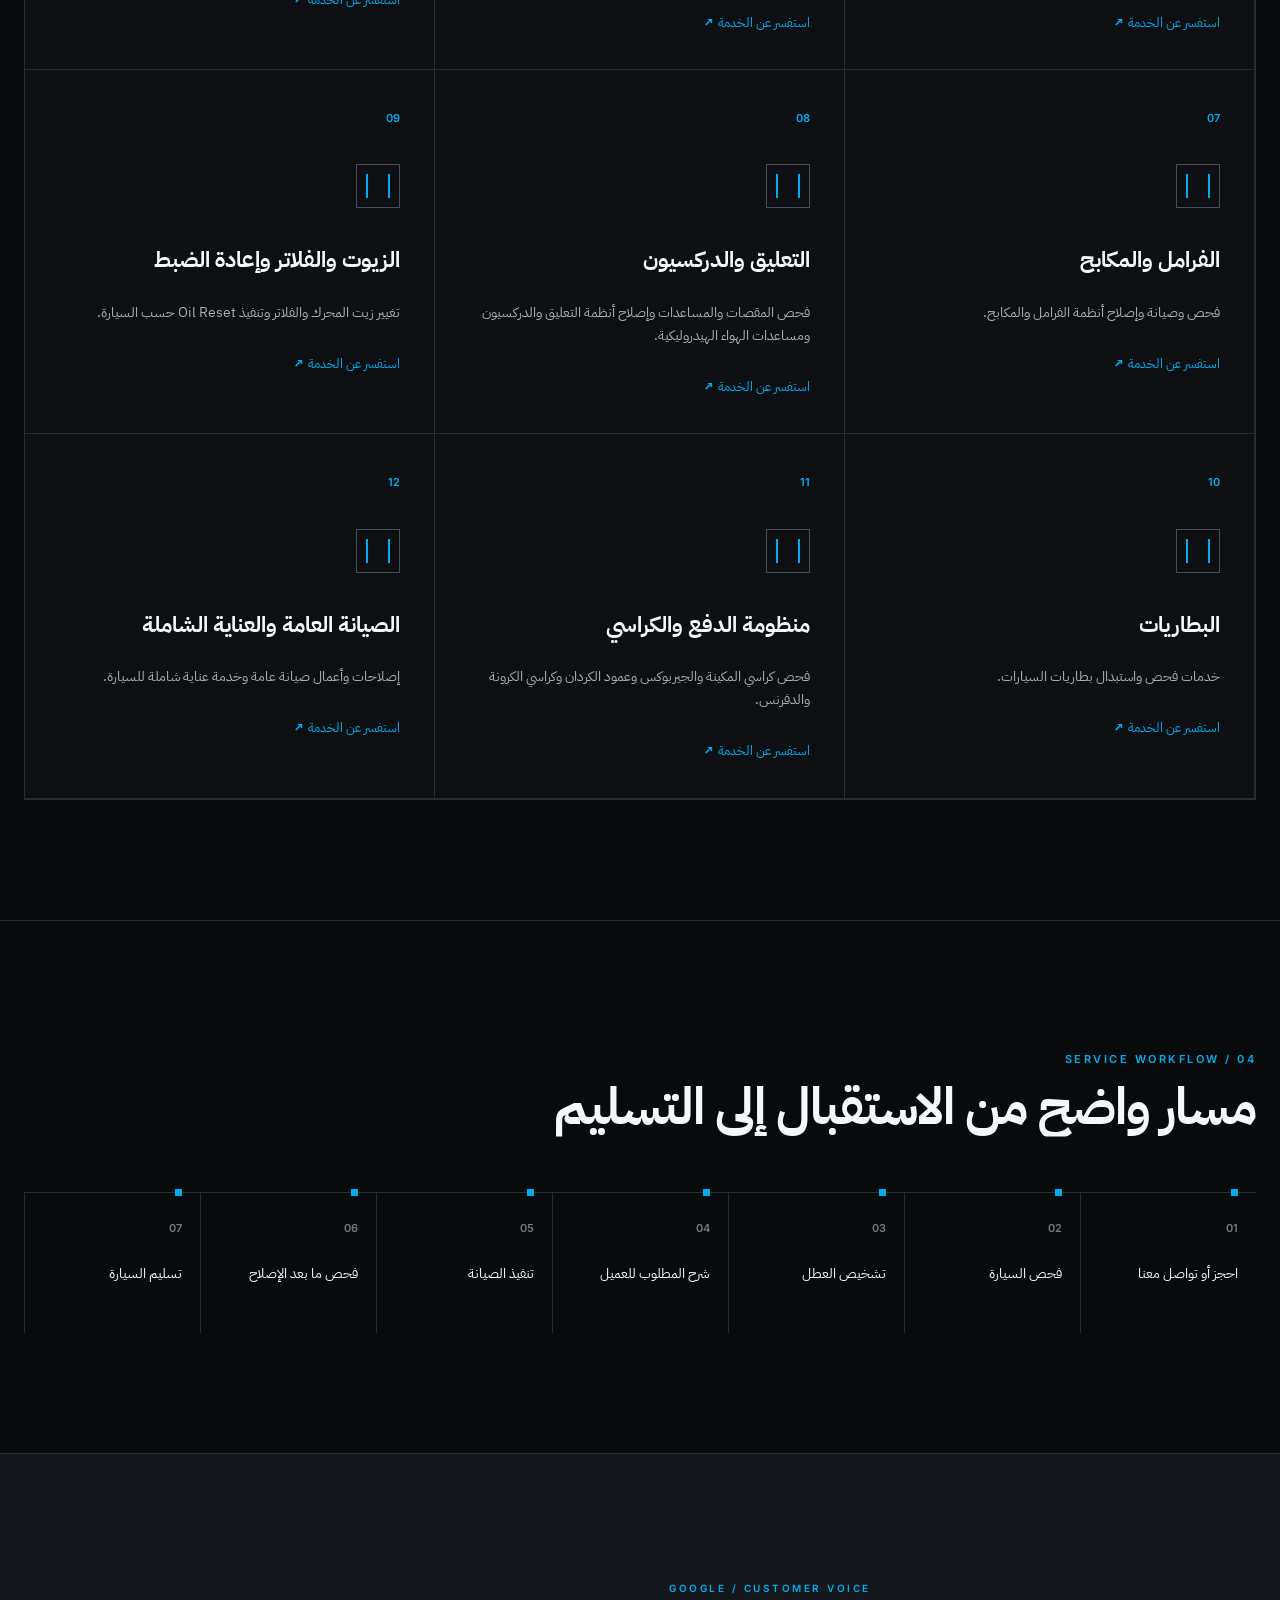
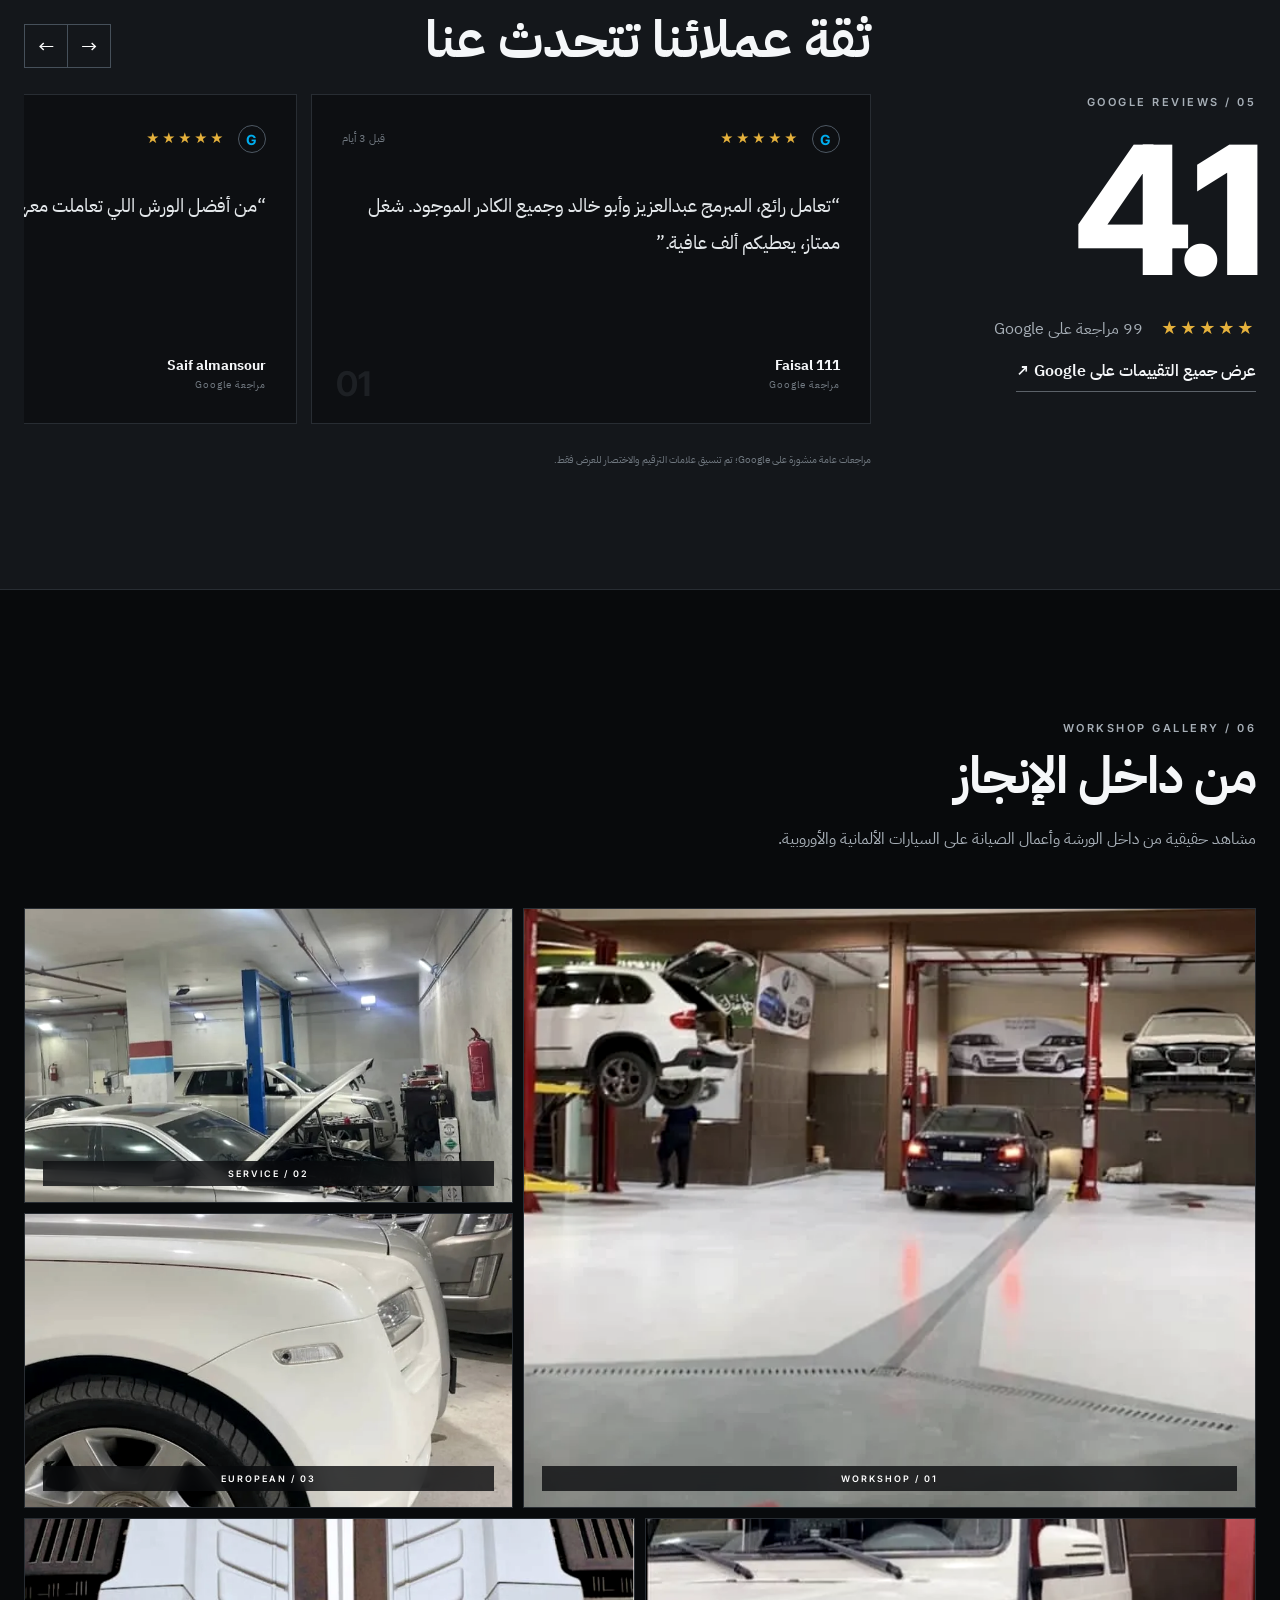
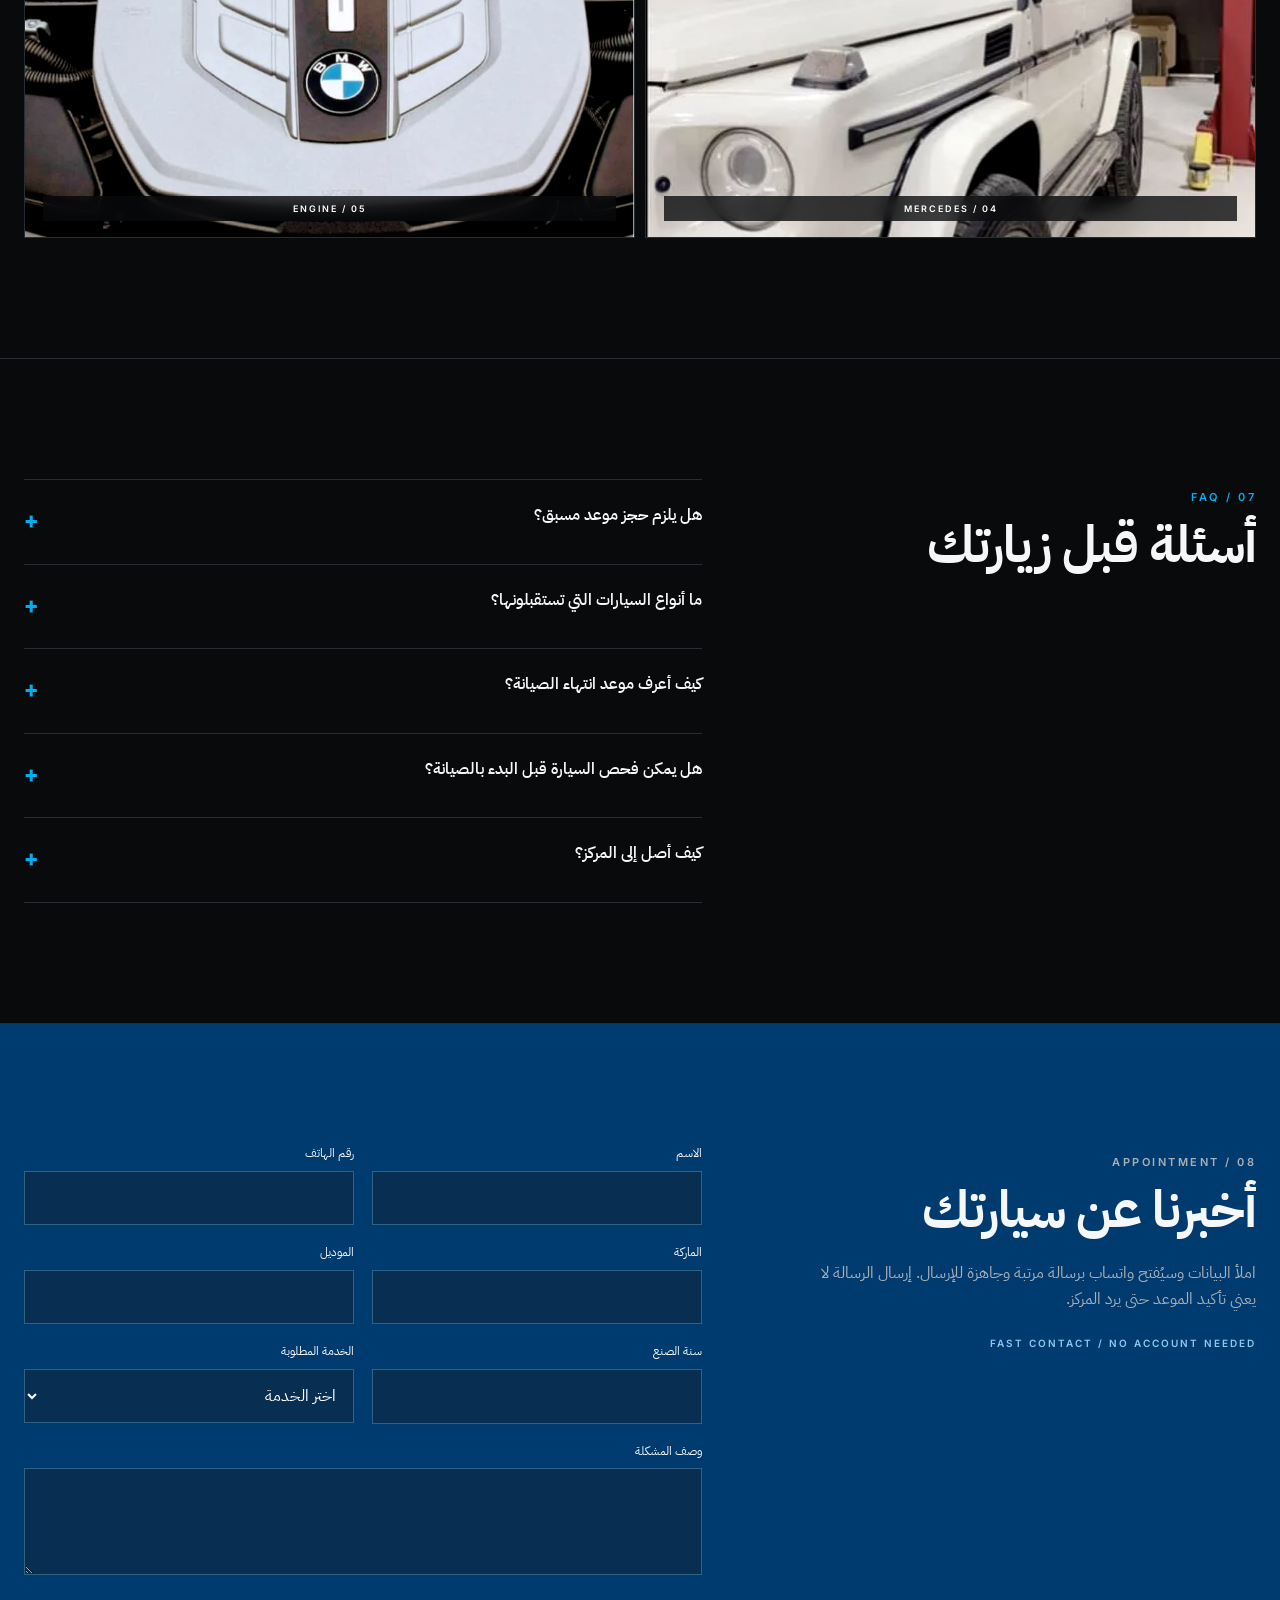
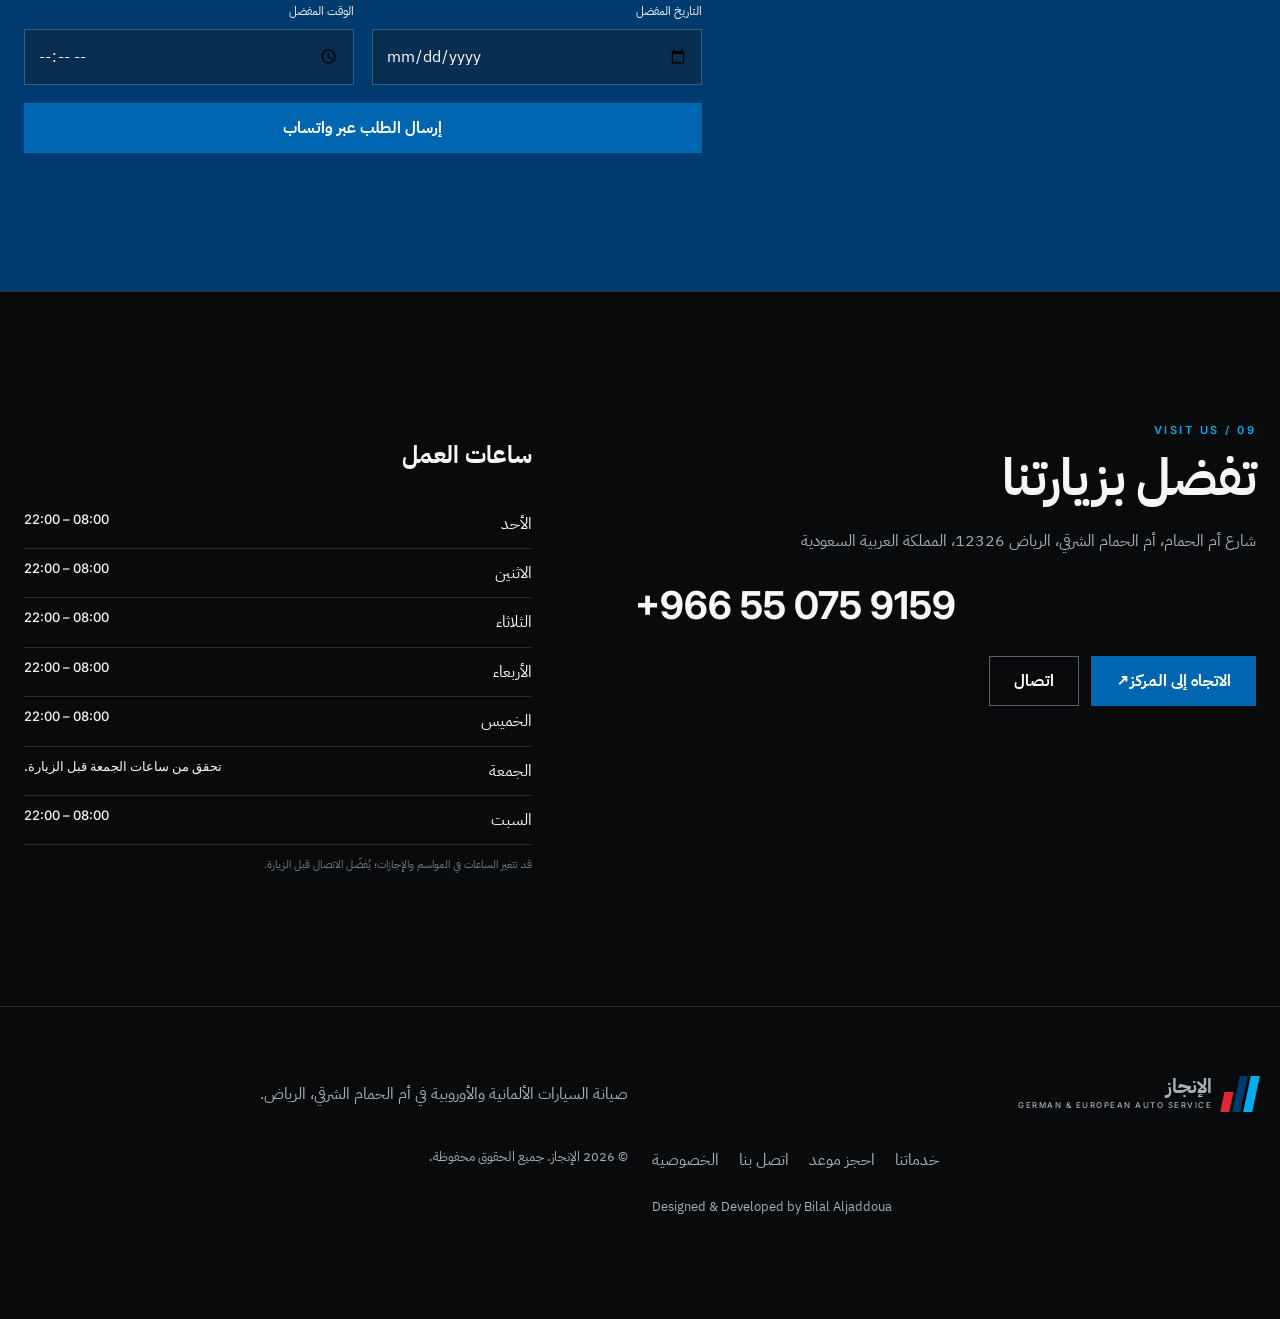
==== commit e0d82716: "-" ====
--- a/index.html
+++ b/index.html
@@ -56,7 +56,7 @@
 
     <section class="section process" id="process"><div class="section-head reveal"><p class="kicker">04 / SERVICE WORKFLOW</p><h2 data-i18n="processTitle">مسار واضح من الاستقبال إلى التسليم</h2></div><ol id="processList" class="timeline"></ol></section>
 
-    <section class="section reviews" id="reviews"><div class="rating-block reveal"><p class="kicker">05 / GOOGLE REVIEWS</p><span class="huge" data-bind="rating">4.1</span><div><span class="stars">★★★★★</span><p><span data-bind="reviewCount">99</span> <span data-i18n="googleReviews">مراجعة على Google</span></p></div><a class="text-link js-maps" href="#" target="_blank" rel="noopener" data-i18n="viewReviews">عرض جميع التقييمات على Google ↗</a></div><div class="reviews-showcase reveal"><span class="review-label">GOOGLE / CUSTOMER VOICE</span><div class="reviews-title-row"><h2 data-i18n="reviewsTitle">ثقة عملائنا تتحدث عنا</h2><div class="review-controls"><button id="reviewPrev" type="button" aria-label="المراجعة السابقة">←</button><button id="reviewNext" type="button" aria-label="المراجعة التالية">→</button></div></div><div class="review-track" id="reviewTrack" tabindex="0" aria-label="مراجعات العملاء"></div><p class="reviews-disclaimer" data-i18n="reviewsDisclaimer">مراجعات عامة منشورة على Google؛ تم تنسيق علامات الترقيم والاختصار للعرض فقط.</p></div></section>
+    <section class="section reviews" id="reviews"><div class="rating-block reveal"><p class="kicker">05 / GOOGLE REVIEWS</p><span class="huge" data-bind="rating">4.1</span><div><span class="stars">★★★★★</span><p><span data-bind="reviewCount">99</span> <span data-i18n="googleReviews">مراجعة على Google</span></p></div><a class="text-link js-maps" href="#" target="_blank" rel="noopener" data-i18n="viewReviews">عرض جميع التقييمات على Google ↗</a></div><div class="reviews-showcase reveal"><span class="review-label">GOOGLE / CUSTOMER VOICE</span><div class="reviews-title-row"><h2 data-i18n="reviewsTitle">ثقة عملائنا تتحدث عنا</h2><div class="review-controls"><button id="reviewPrev" type="button" aria-label="المراجعة السابقة">←</button><button id="reviewNext" type="button" aria-label="المراجعة التالية">→</button></div></div><div class="review-track" id="reviewTrack" tabindex="0" aria-label="مراجعات العملاء"></div><p class="reviews-disclaimer" data-i18n="reviewsDisclaimer">مراجعات عامة منشورة على Google</p></div></section>
 
     <section class="section gallery"><div class="section-head reveal"><p class="kicker">06 / WORKSHOP GALLERY</p><h2 data-i18n="galleryTitle">من داخل الإنجاز</h2><p data-i18n="galleryEmpty">مشاهد حقيقية من داخل الورشة وأعمال الصيانة على السيارات الألمانية والأوروبية.</p></div><div class="gallery-grid" id="galleryGrid"><button class="gallery-item wide" type="button" data-full="assets/images/workshop/workshop-main.webp"><img src="assets/images/workshop/workshop-main.webp" alt="مساحة العمل داخل ورشة الإنجاز" width="828" height="1080" loading="lazy"><span>WORKSHOP / 01</span></button><button class="gallery-item" type="button" data-full="assets/images/workshop/bmw-service.webp"><img src="assets/images/workshop/bmw-service.webp" alt="سيارة BMW أثناء الصيانة داخل الورشة" width="812" height="1080" loading="lazy"><span>SERVICE / 02</span></button><button class="gallery-item" type="button" data-full="assets/images/workshop/luxury-service.webp"><img src="assets/images/workshop/luxury-service.webp" alt="سيارات أوروبية داخل مركز الإنجاز" width="808" height="1080" loading="lazy"><span>EUROPEAN / 03</span></button></div><div class="gallery-more"><button class="gallery-item" type="button" data-full="assets/images/workshop/mercedes-service.webp"><img src="assets/images/workshop/mercedes-service.webp" alt="سيارة مرسيدس داخل الورشة" width="810" height="1080" loading="lazy"><span>MERCEDES / 04</span></button><button class="gallery-item" type="button" data-full="assets/images/workshop/bmw-engine.webp"><img src="assets/images/workshop/bmw-engine.webp" alt="محرك BMW داخل مركز الصيانة" width="846" height="1080" loading="lazy"><span>ENGINE / 05</span></button></div></section>
 
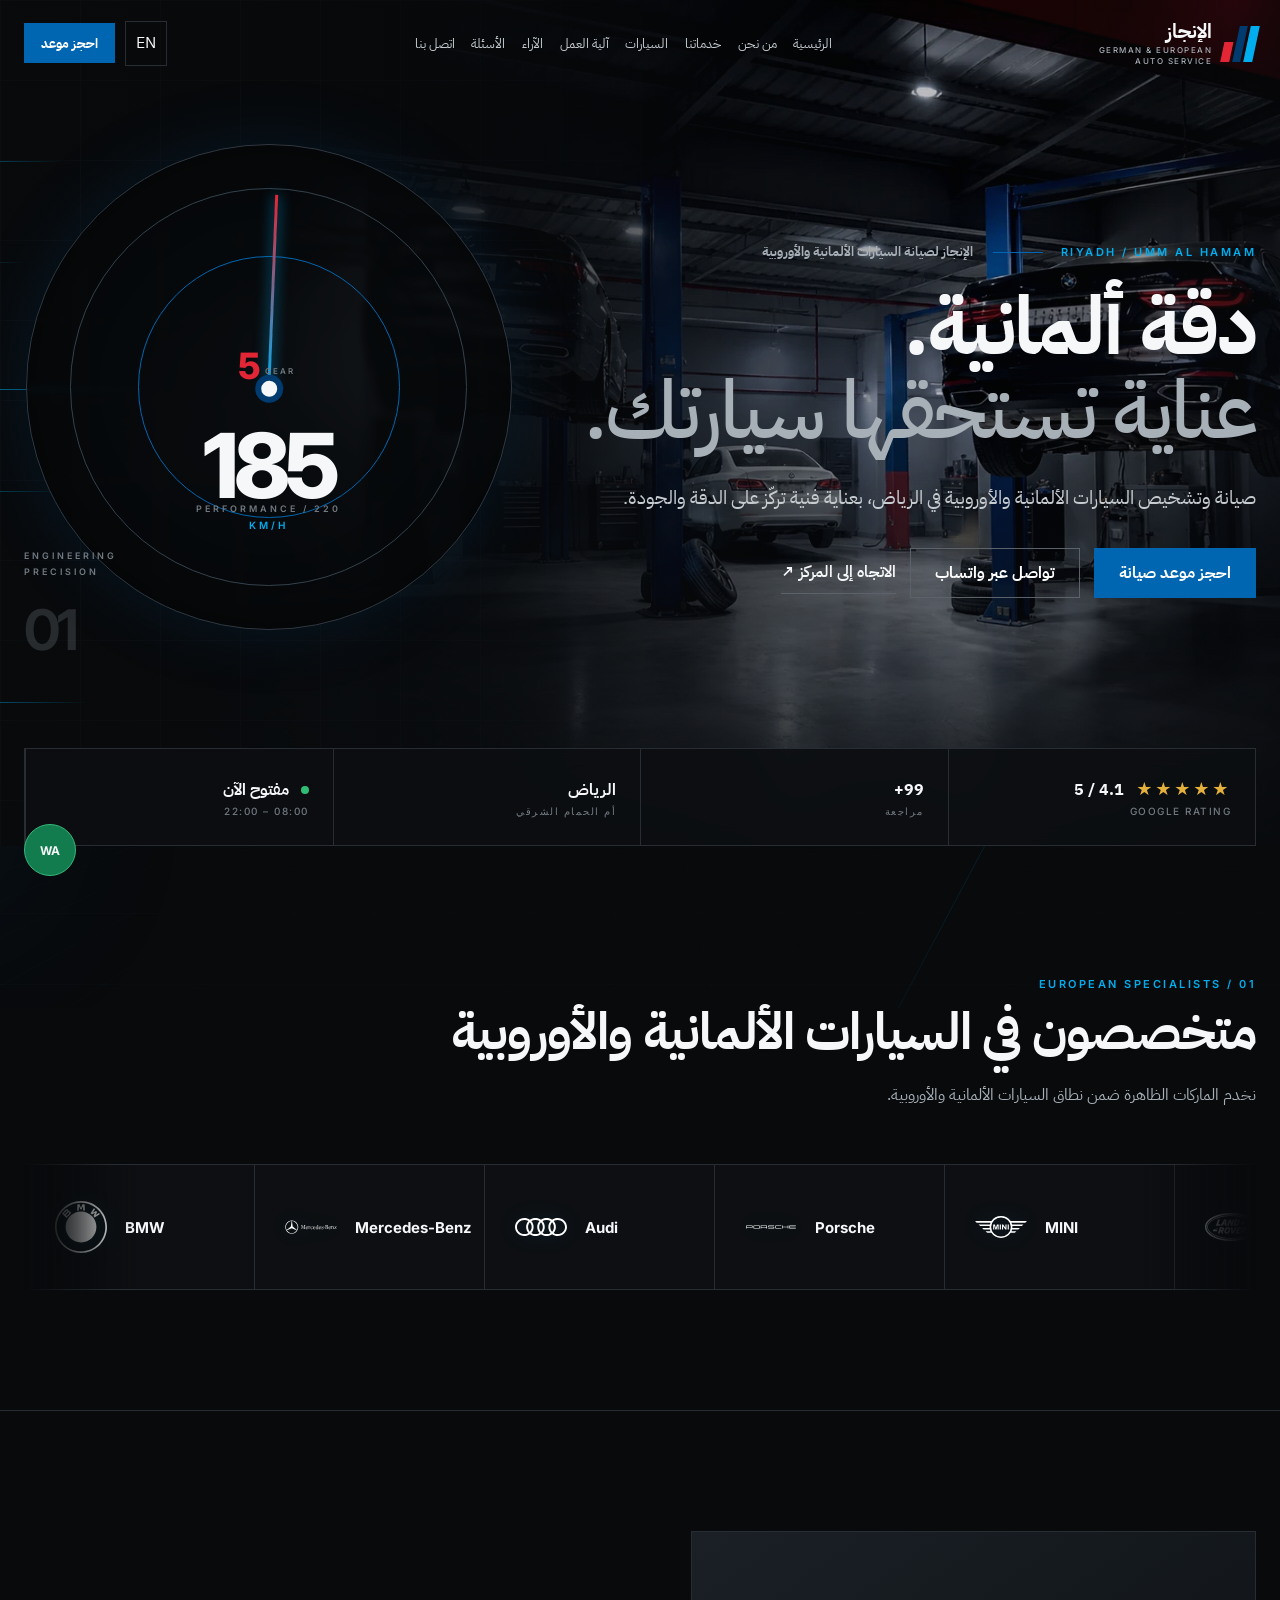
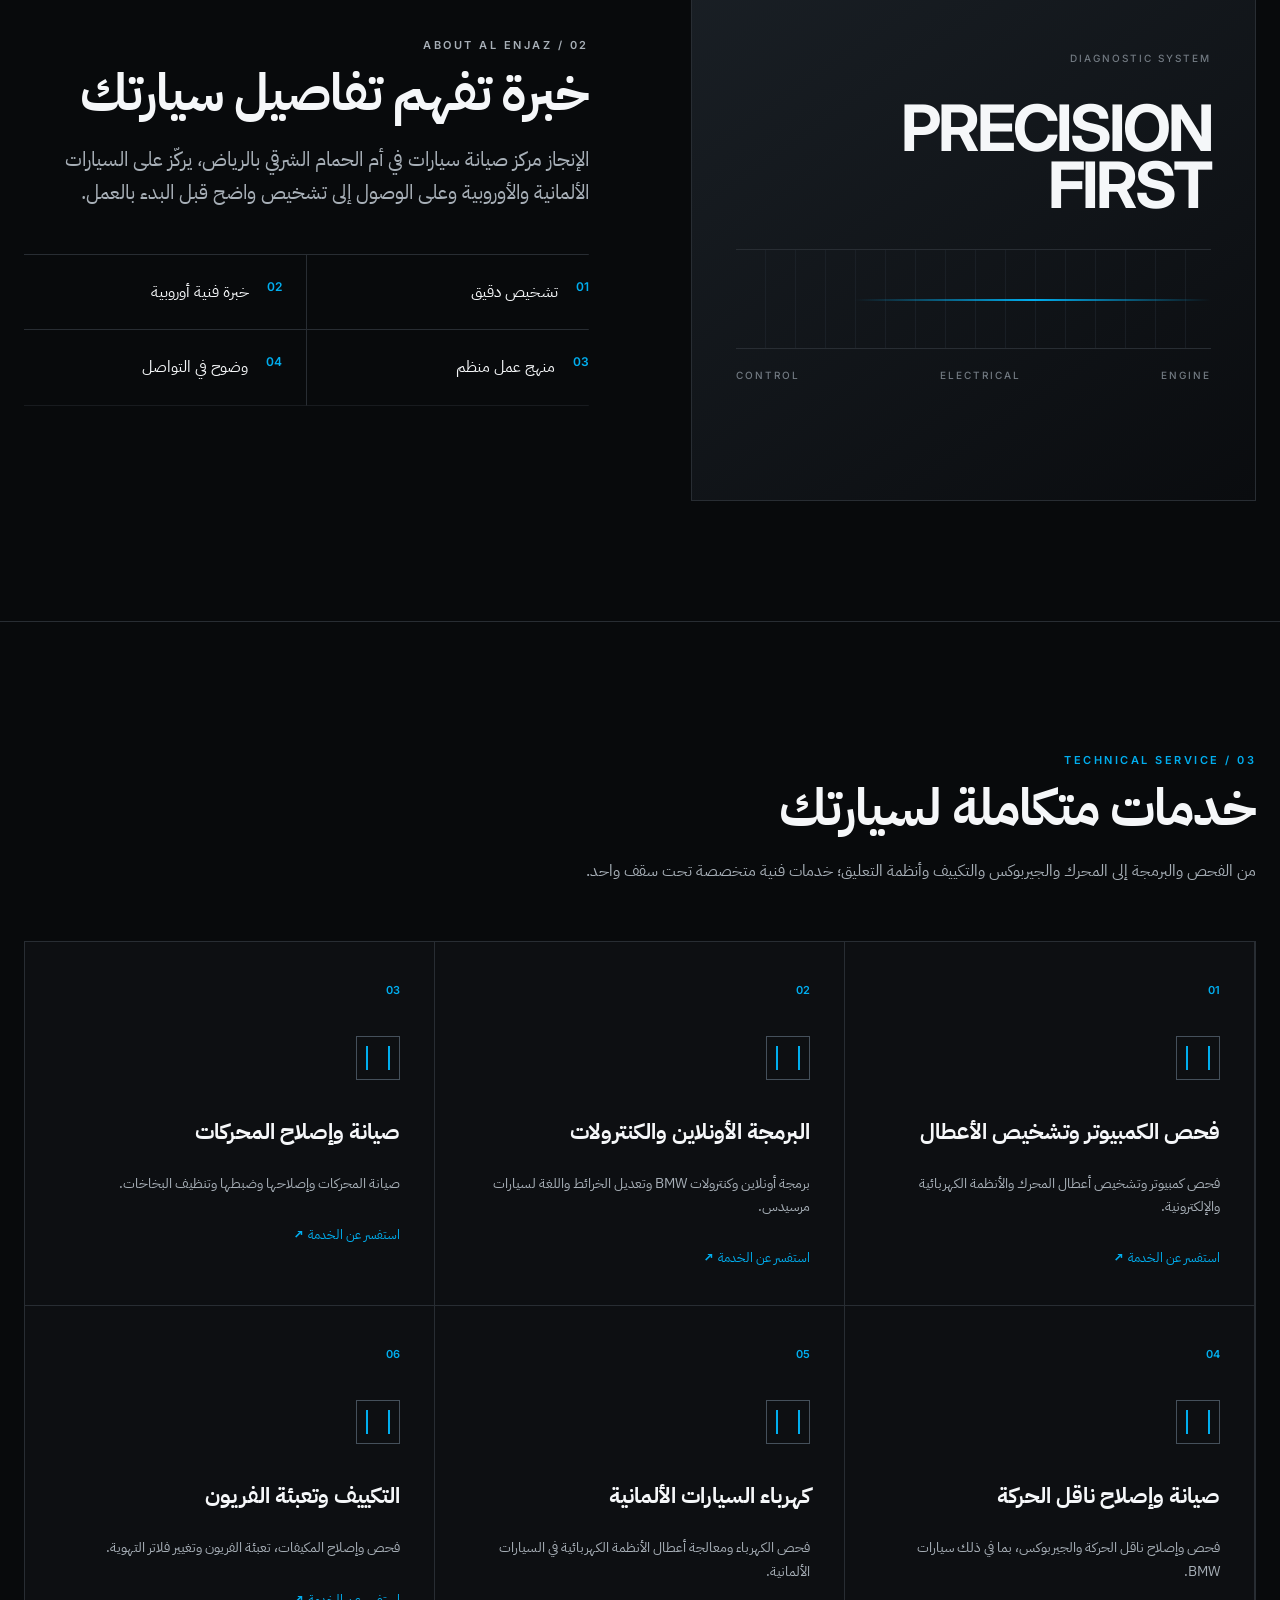
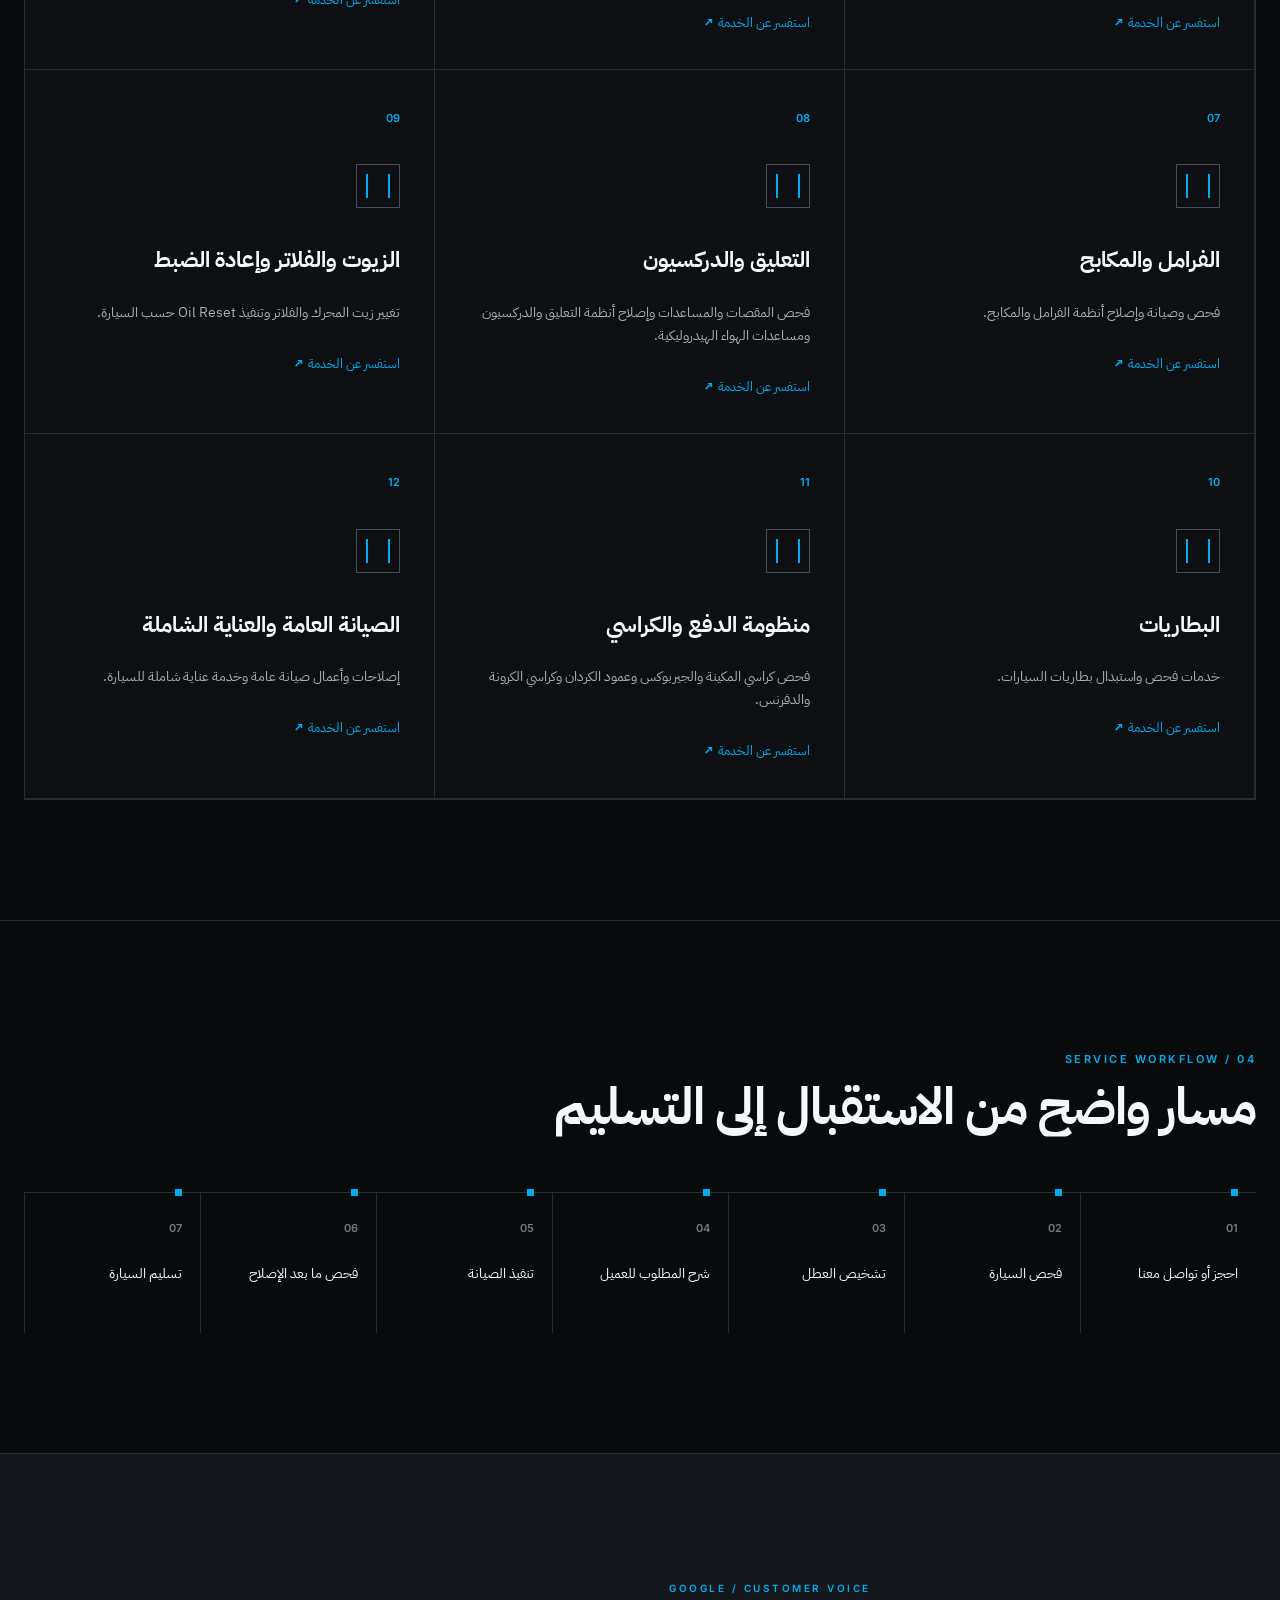
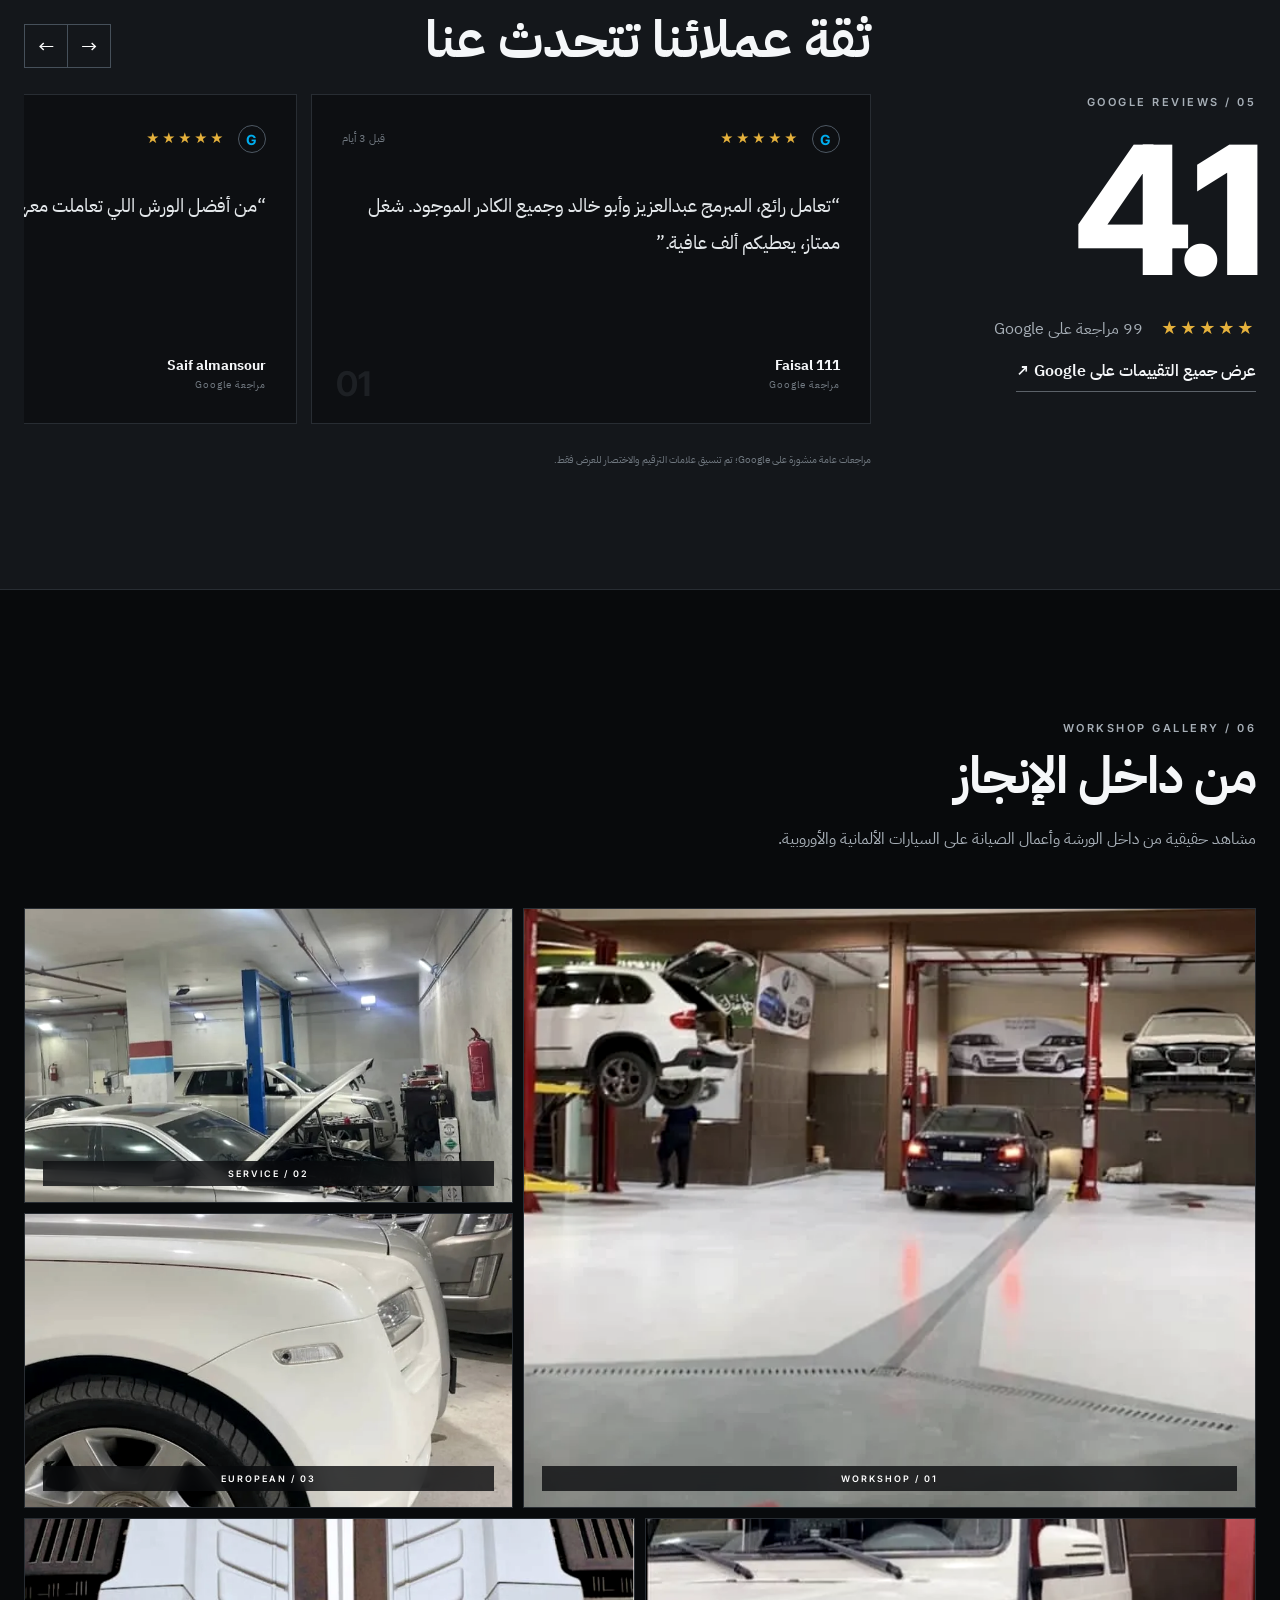
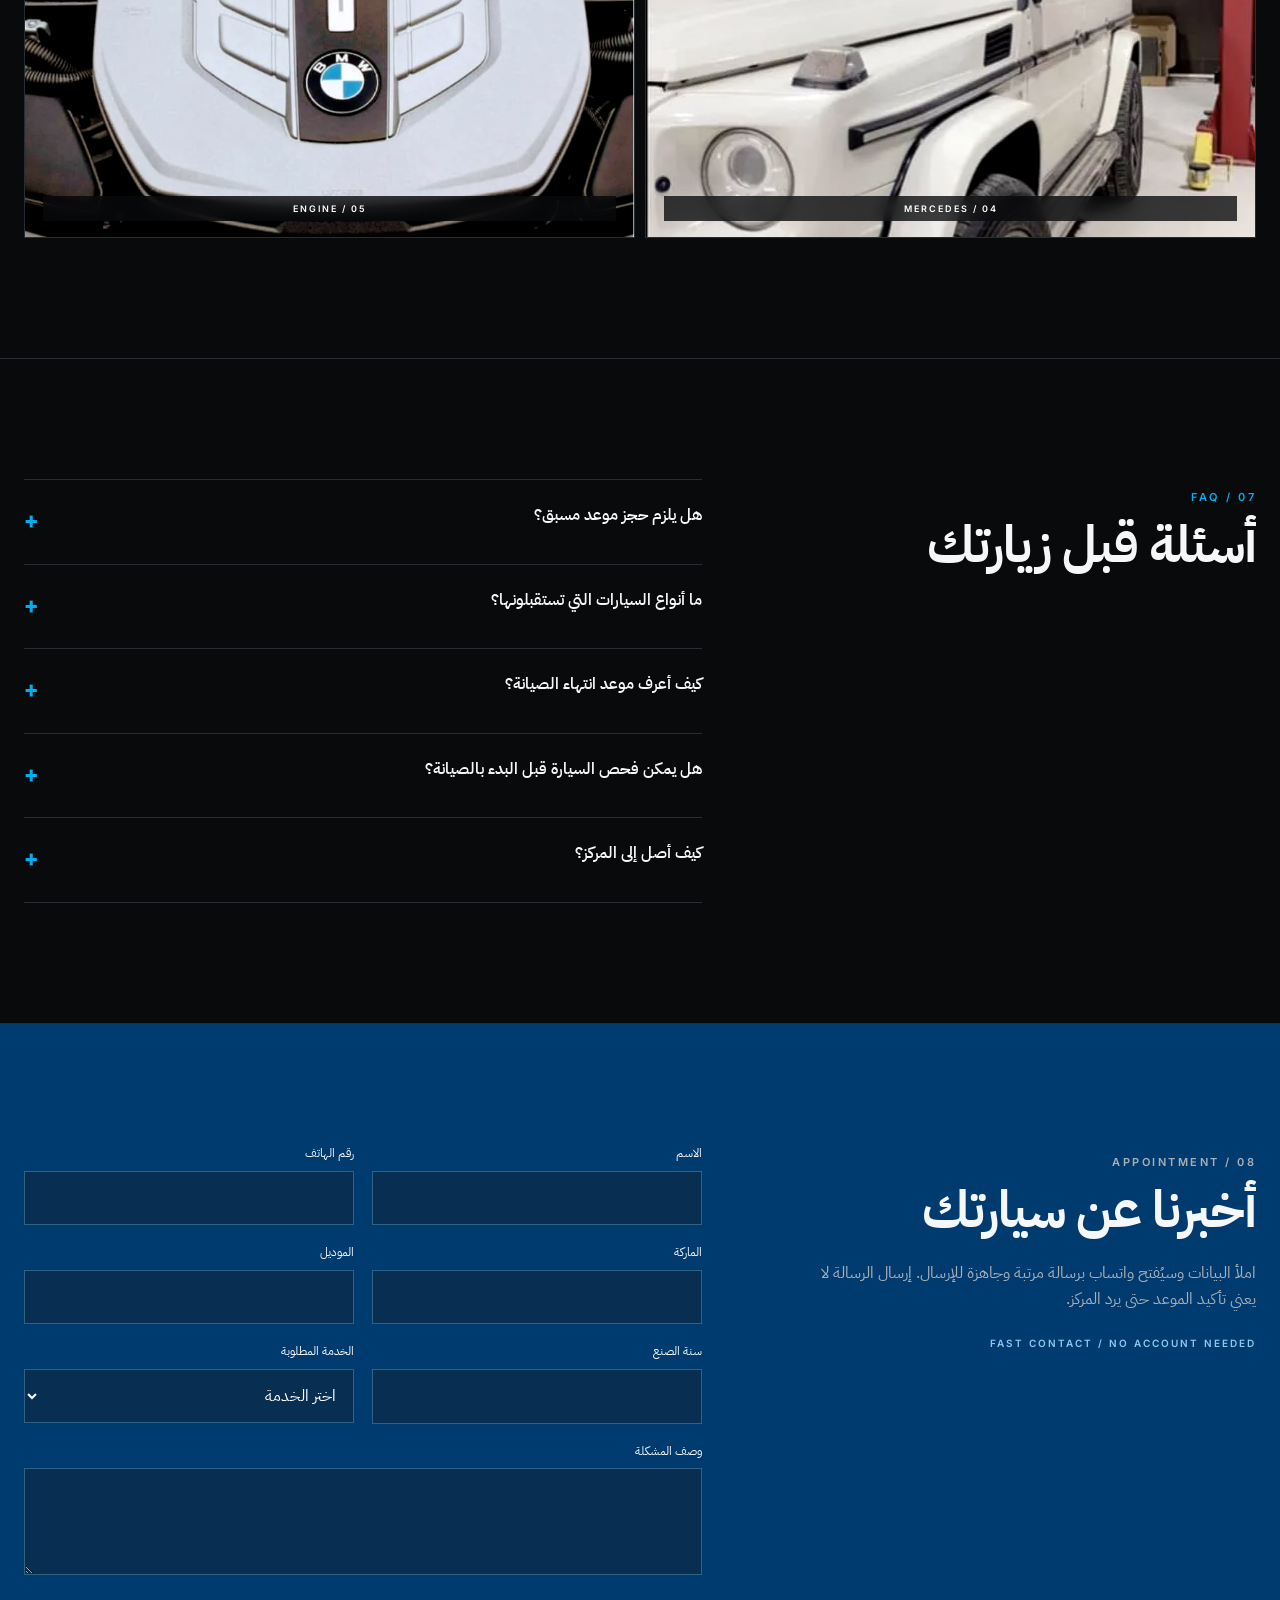
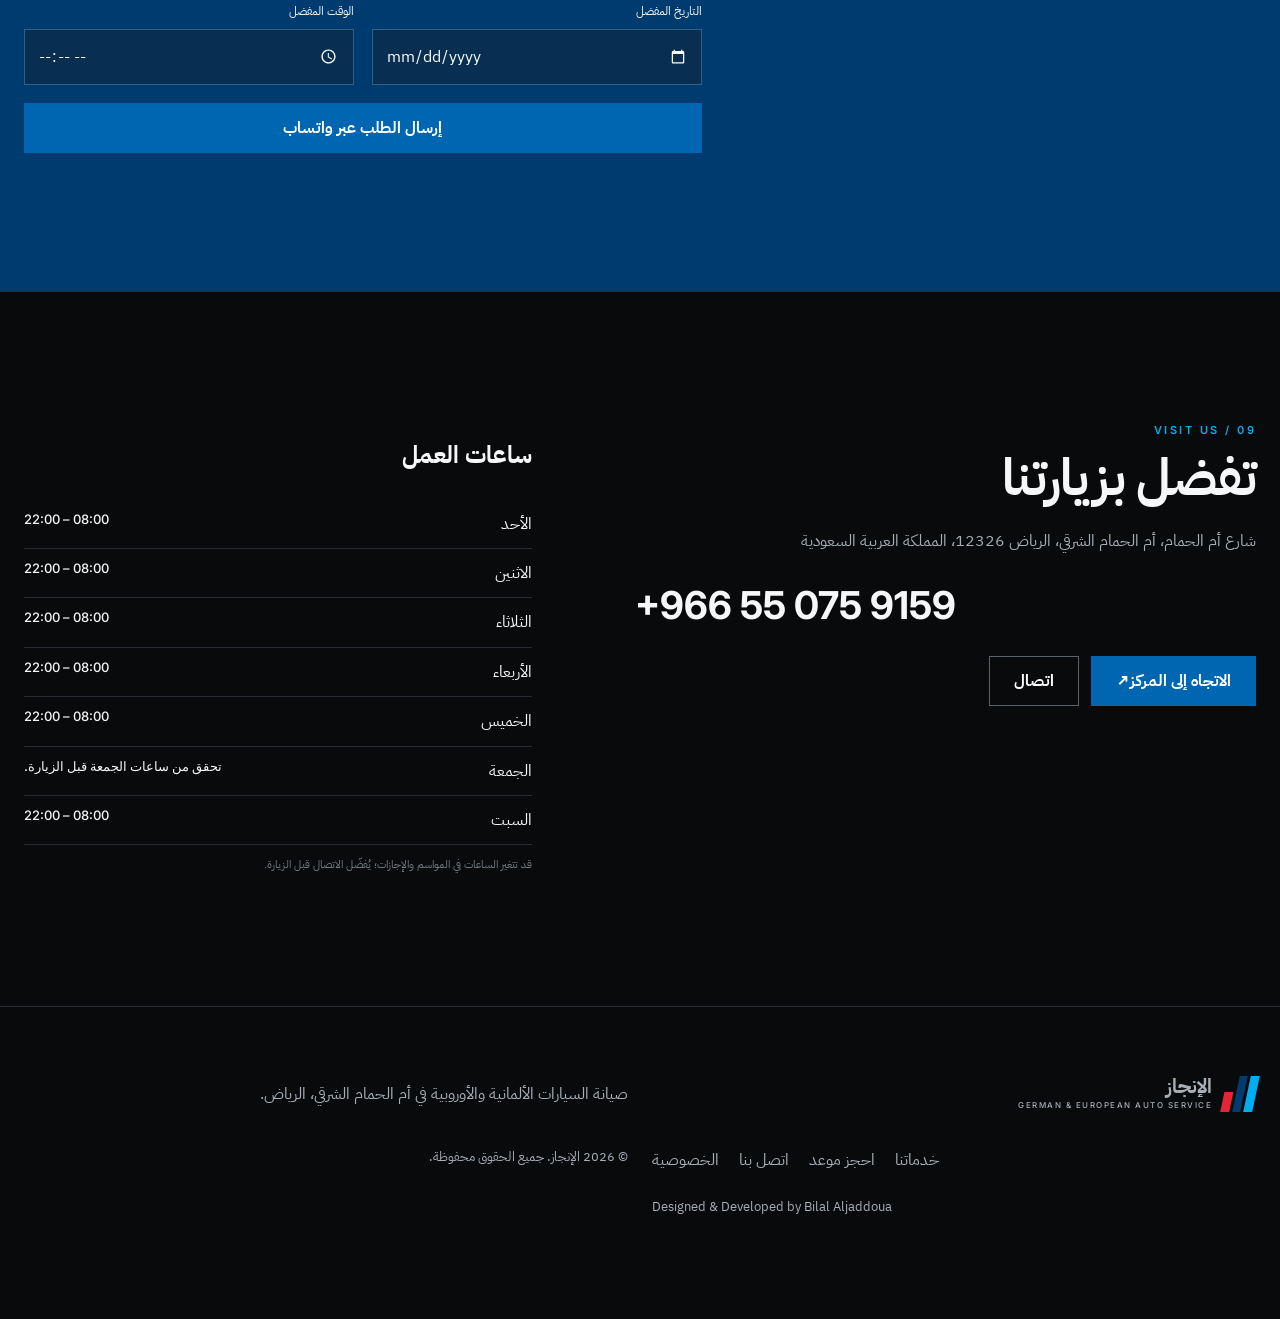
==== commit ef538e54: "-" ====
--- a/index.html
+++ b/index.html
@@ -5,15 +5,42 @@
   <meta name="viewport" content="width=device-width,initial-scale=1,viewport-fit=cover">
   <title>الإنجاز لصيانة السيارات الألمانية والأوروبية | الرياض</title>
   <meta name="description" content="مركز الإنجاز لصيانة السيارات الألمانية والأوروبية في أم الحمام الشرقي، الرياض. تواصل للحجز والاستفسار عن خدمات الفحص والصيانة.">
+  <meta name="keywords" content="صيانة سيارات ألمانية الرياض، ورشة سيارات ألمانية الرياض، صيانة BMW الرياض، صيانة مرسيدس الرياض، صيانة أودي الرياض، صيانة بورش الرياض، صيانة سيارات أوروبية الرياض، ورشة أم الحمام">
+  <meta name="author" content="الإنجاز لصيانة السيارات الألمانية والأوروبية">
+  <meta name="application-name" content="الإنجاز لصيانة السيارات">
+  <meta name="robots" content="index,follow,max-image-preview:large,max-snippet:-1,max-video-preview:-1">
+  <meta name="googlebot" content="index,follow,max-image-preview:large,max-snippet:-1,max-video-preview:-1">
+  <meta name="referrer" content="strict-origin-when-cross-origin">
+  <meta name="color-scheme" content="dark">
+  <meta name="format-detection" content="telephone=yes">
+  <meta name="geo.region" content="SA-01">
+  <meta name="geo.placename" content="أم الحمام الشرقي، الرياض">
   <meta name="theme-color" content="#080A0C">
-  <link rel="canonical" href="https://example.com/">
-  <meta property="og:type" content="website"><meta property="og:locale" content="ar_SA">
+  <meta name="mobile-web-app-capable" content="yes">
+  <meta name="apple-mobile-web-app-capable" content="yes">
+  <meta name="apple-mobile-web-app-status-bar-style" content="black-translucent">
+  <meta name="apple-mobile-web-app-title" content="الإنجاز">
+  <link rel="canonical" href="https://bilalaljaddoua.github.io/ELENJAZ/">
+  <meta property="og:type" content="website"><meta property="og:locale" content="ar_SA"><meta property="og:locale:alternate" content="en_US">
+  <meta property="og:site_name" content="الإنجاز لصيانة السيارات">
+  <meta property="og:url" content="https://bilalaljaddoua.github.io/ELENJAZ/">
   <meta property="og:title" content="الإنجاز لصيانة السيارات الألمانية والأوروبية">
   <meta property="og:description" content="دقة في التشخيص، وعناية تقنية بسيارتك في الرياض.">
+  <meta property="og:image" content="https://bilalaljaddoua.github.io/ELENJAZ/assets/images/social/og-al-enjaz.jpg">
+  <meta property="og:image:secure_url" content="https://bilalaljaddoua.github.io/ELENJAZ/assets/images/social/og-al-enjaz.jpg">
+  <meta property="og:image:type" content="image/jpeg"><meta property="og:image:width" content="1200"><meta property="og:image:height" content="630">
+  <meta property="og:image:alt" content="الإنجاز لصيانة السيارات الألمانية والأوروبية في الرياض">
   <meta name="twitter:card" content="summary_large_image">
+  <meta name="twitter:title" content="الإنجاز لصيانة السيارات الألمانية والأوروبية">
+  <meta name="twitter:description" content="صيانة وتشخيص السيارات الألمانية والأوروبية في أم الحمام الشرقي، الرياض.">
+  <meta name="twitter:image" content="https://bilalaljaddoua.github.io/ELENJAZ/assets/images/social/og-al-enjaz.jpg">
+  <meta name="twitter:image:alt" content="الإنجاز لصيانة السيارات الألمانية والأوروبية في الرياض">
+  <link rel="icon" type="image/png" sizes="32x32" href="assets/images/social/favicon-32.png">
+  <link rel="apple-touch-icon" sizes="180x180" href="assets/images/social/apple-touch-icon.png">
+  <link rel="preload" as="image" href="assets/images/workshop/hero-workshop-v2.webp" type="image/webp" fetchpriority="high">
   <link rel="manifest" href="manifest.webmanifest">
   <link rel="stylesheet" href="css/style.css">
-  <script type="application/ld+json">{"@context":"https://schema.org","@type":"AutoRepair","name":"الإنجاز لصيانة السيارات الألمانية والأوروبية","alternateName":"Al Enjaz German & European Car Service","description":"مركز صيانة سيارات ألمانية وأوروبية في الرياض.","telephone":"+966550759159","image":"assets/images/workshop/hero-workshop.webp","address":{"@type":"PostalAddress","streetAddress":"شارع أم الحمام","addressLocality":"الرياض","addressRegion":"أم الحمام الشرقي","postalCode":"12326","addressCountry":"SA"},"hasMap":"https://maps.app.goo.gl/58Ttafaar7ng9Sak6","aggregateRating":{"@type":"AggregateRating","ratingValue":"4.1","reviewCount":"99","bestRating":"5"},"openingHoursSpecification":[{"@type":"OpeningHoursSpecification","dayOfWeek":["Saturday","Sunday","Monday","Tuesday","Wednesday","Thursday"],"opens":"08:00","closes":"22:00"}]}</script>
+  <script type="application/ld+json">{"@context":"https://schema.org","@type":"AutoRepair","@id":"https://bilalaljaddoua.github.io/ELENJAZ/#business","url":"https://bilalaljaddoua.github.io/ELENJAZ/","name":"الإنجاز لصيانة السيارات الألمانية والأوروبية","alternateName":"Al Enjaz German & European Car Service","description":"مركز صيانة سيارات ألمانية وأوروبية في أم الحمام الشرقي، الرياض.","telephone":"+966550759159","image":["https://bilalaljaddoua.github.io/ELENJAZ/assets/images/social/og-al-enjaz.jpg","https://bilalaljaddoua.github.io/ELENJAZ/assets/images/workshop/hero-workshop-v2.webp"],"address":{"@type":"PostalAddress","streetAddress":"شارع أم الحمام","addressLocality":"الرياض","addressRegion":"أم الحمام الشرقي","postalCode":"12326","addressCountry":"SA"},"areaServed":{"@type":"City","name":"الرياض"},"hasMap":"https://maps.app.goo.gl/58Ttafaar7ng9Sak6","aggregateRating":{"@type":"AggregateRating","ratingValue":"4.1","reviewCount":"99","bestRating":"5"},"openingHoursSpecification":[{"@type":"OpeningHoursSpecification","dayOfWeek":["Saturday","Sunday","Monday","Tuesday","Wednesday","Thursday"],"opens":"08:00","closes":"22:00"}]}</script>
 </head>
 <body>
   <div class="scroll-progress" id="scrollProgress" aria-hidden="true"></div>
--- a/css/style.css
+++ b/css/style.css
@@ -30,3 +30,4 @@
 @media(max-width:760px){.ambient-bg{opacity:.35}.ambient-grid{background-size:54px 54px}.orb-one{width:85vw;height:85vw}.orb-two{width:70vw;height:70vw}.beam-two,.dot-two{display:none}.section>.section-head.reveal,.section>.copy.reveal,.section>.booking-copy.reveal{transform:translateY(24px);filter:blur(3px)}.section:nth-of-type(even)>.section-head.reveal{transform:translateY(24px);clip-path:inset(0 0 10% 0)}}
 .ambient-bg{transform:translate(var(--ambient-x,0px),var(--ambient-y,0px))}
 @media(prefers-reduced-motion:reduce){*{scroll-behavior:auto!important;animation:none!important;transition:none!important}.reveal{opacity:1;transform:none!important;filter:none;clip-path:none!important}.speed-lines,.shift-flash,.ambient-beam,.ambient-dot{display:none}.ambient-bg{transform:none;opacity:.22}.section:before{display:none}}
+.hero:before{background-image:url('../assets/images/workshop/hero-workshop-v2.webp');background-position:center 52%;filter:saturate(.9) contrast(1.06)}
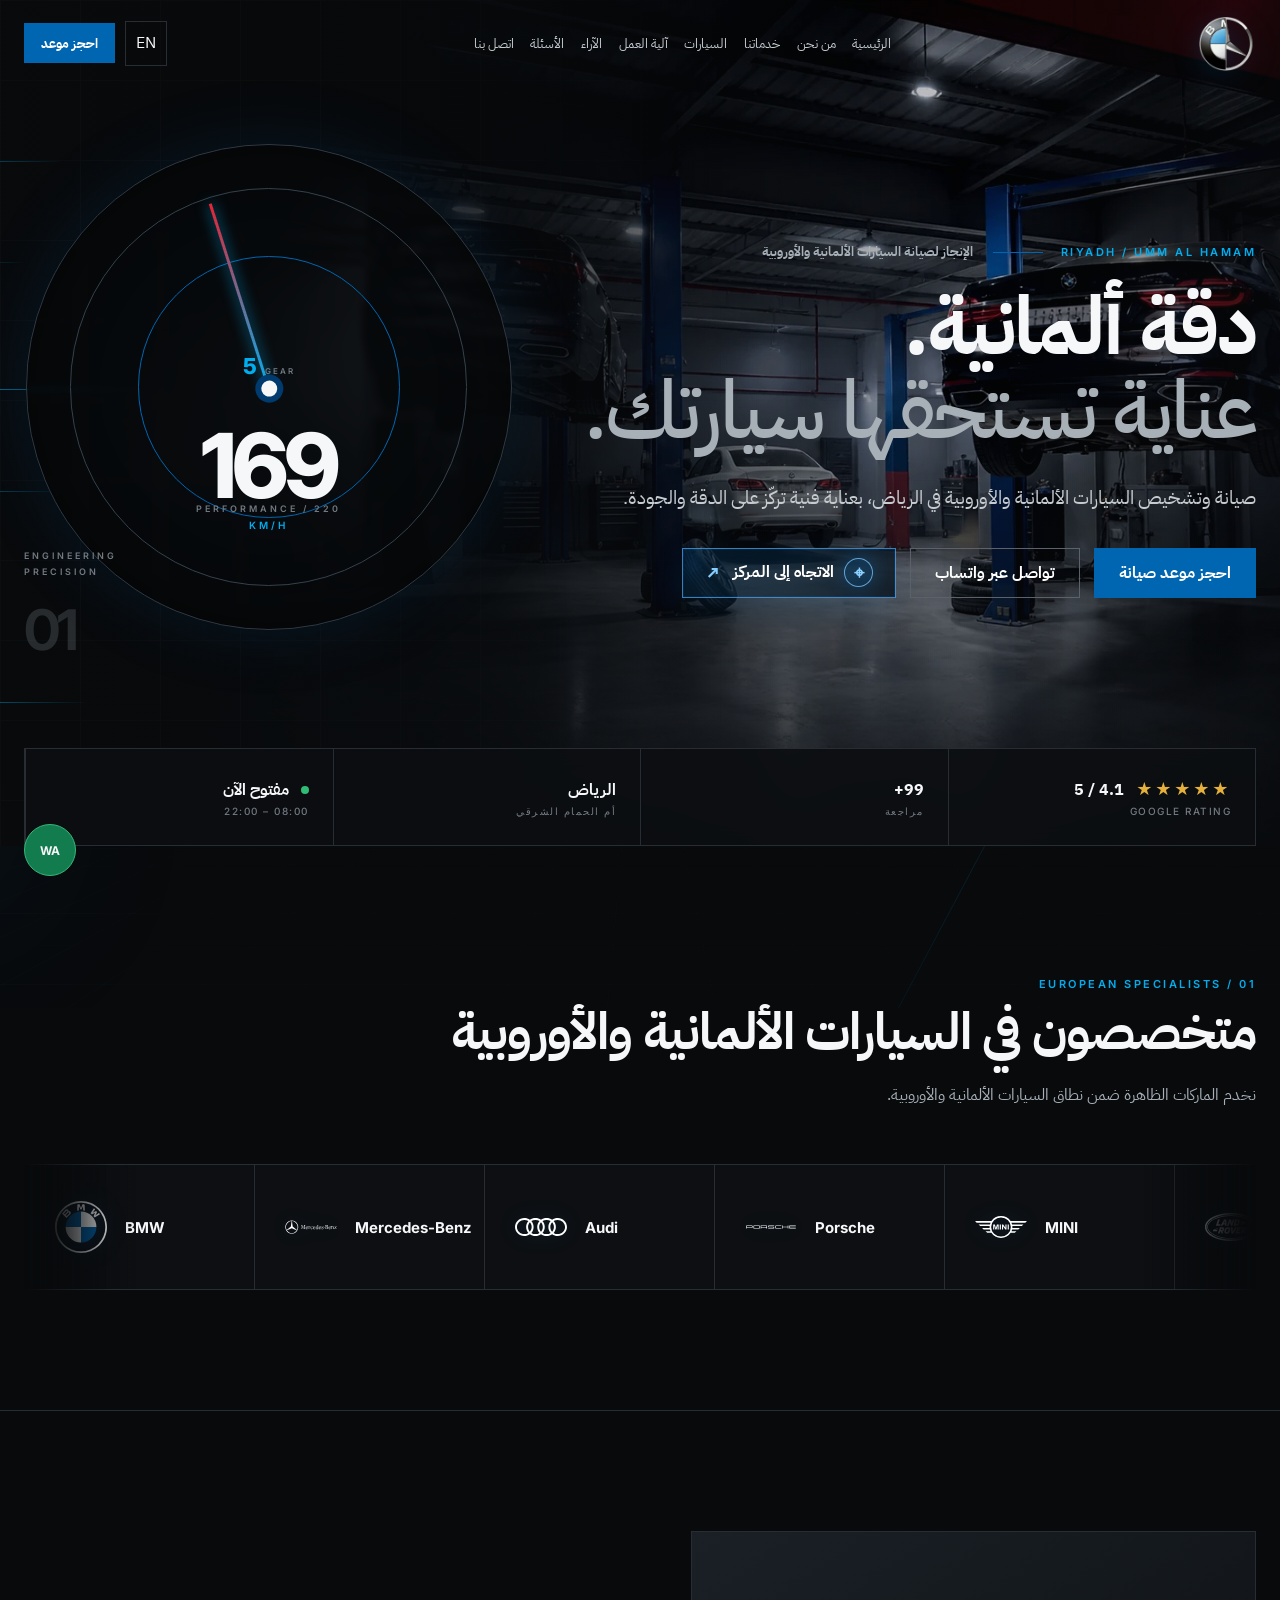
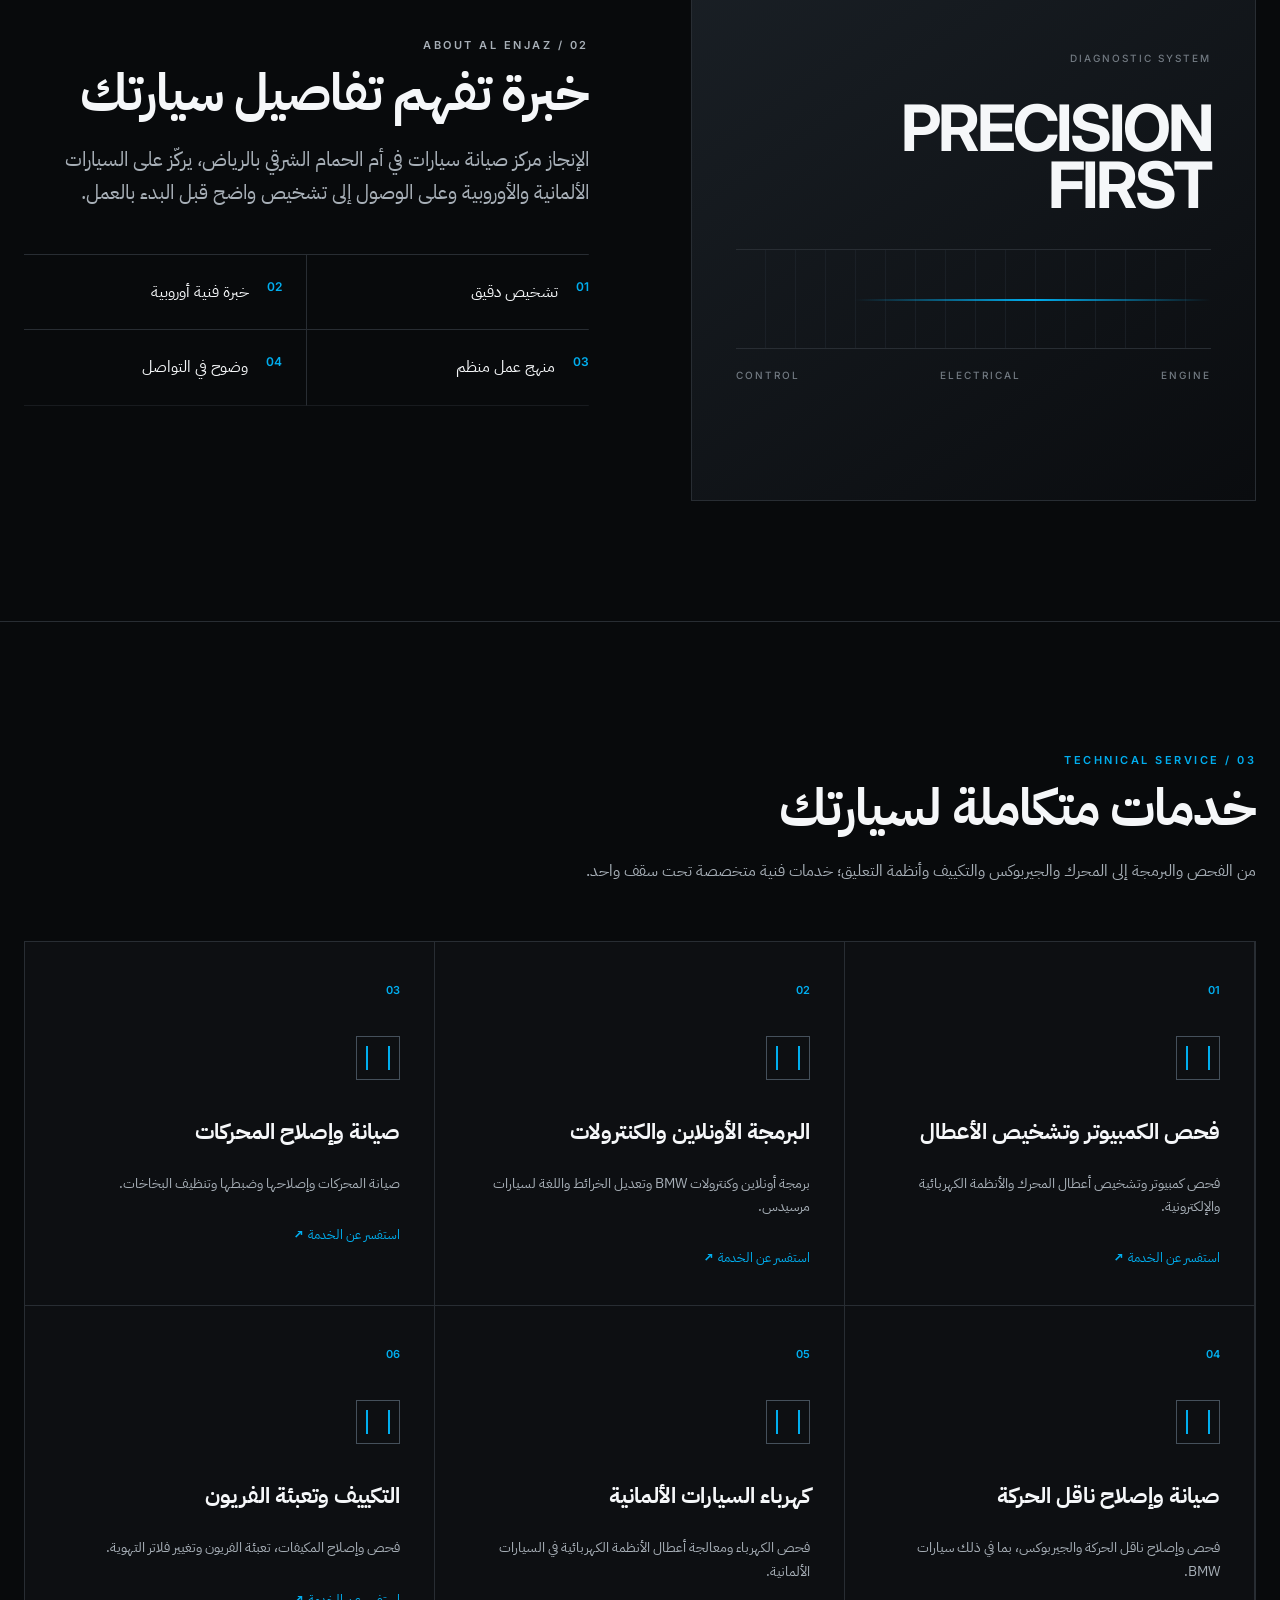
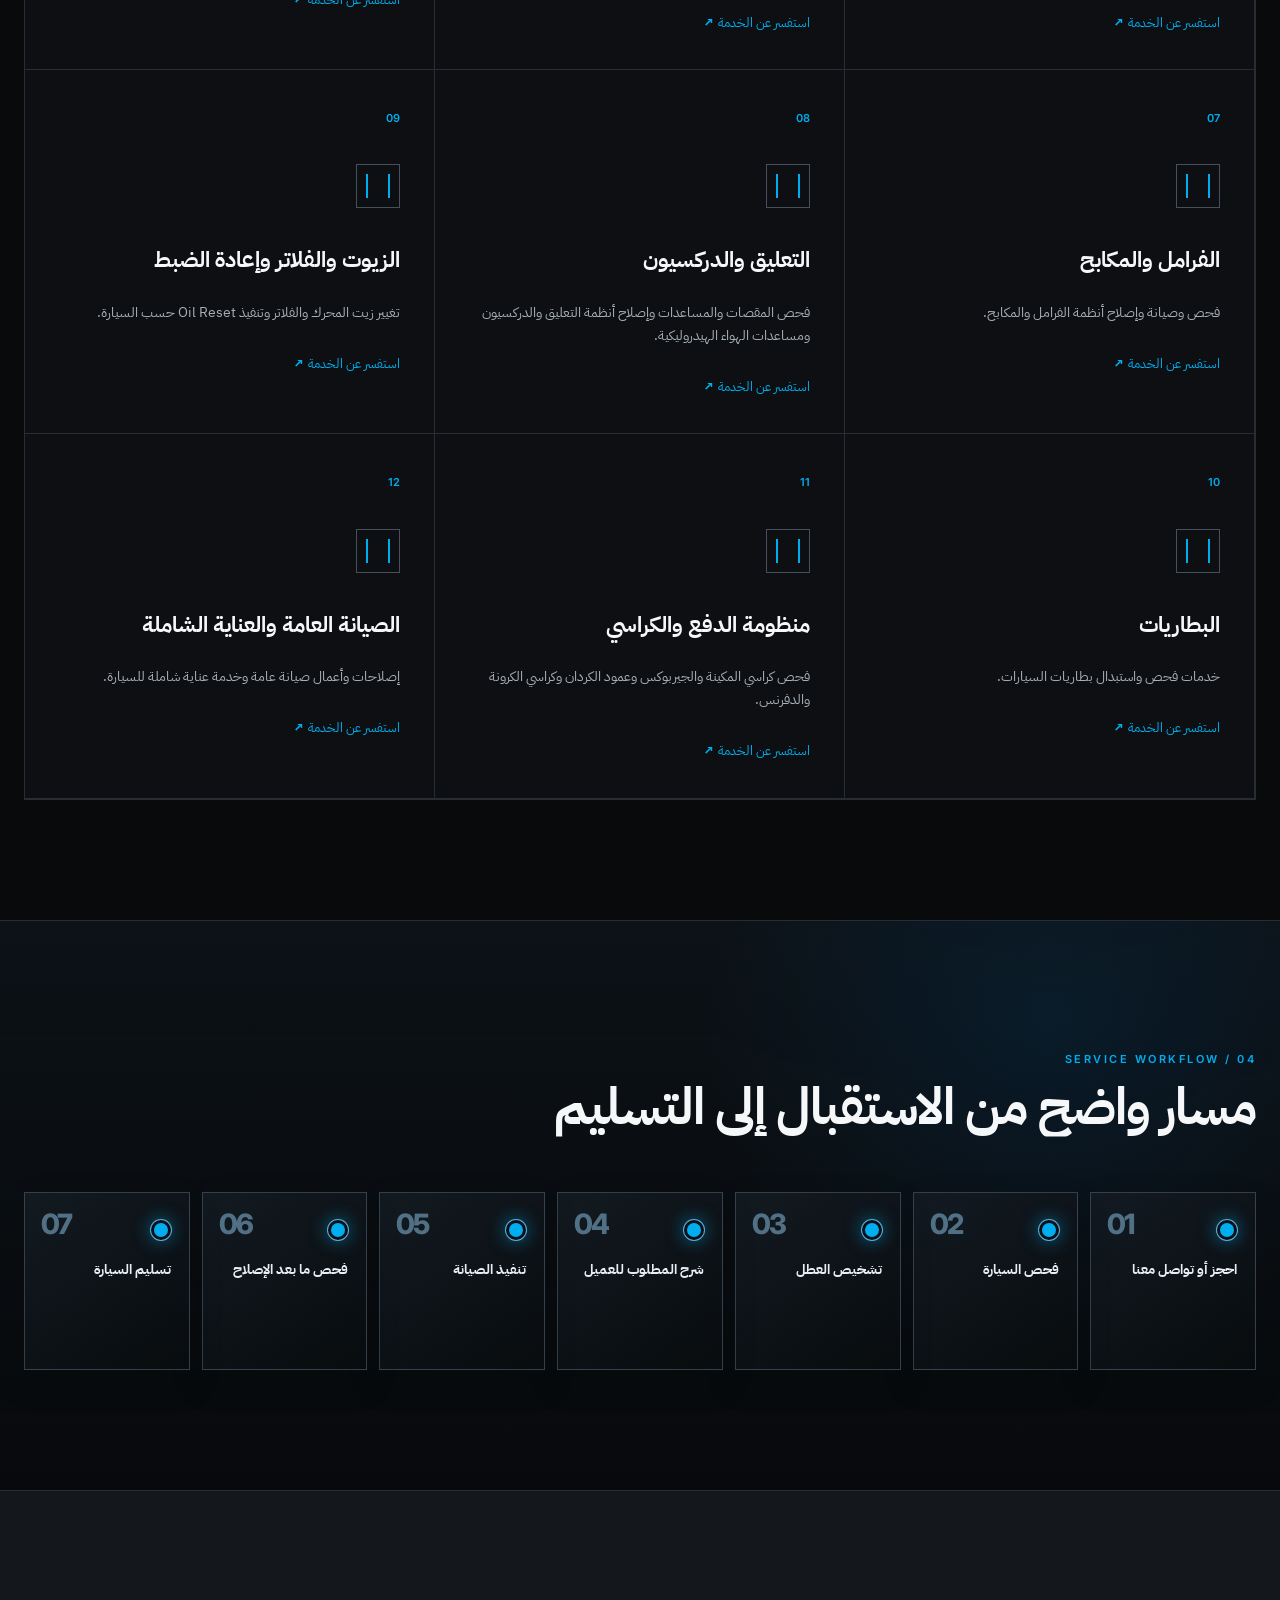
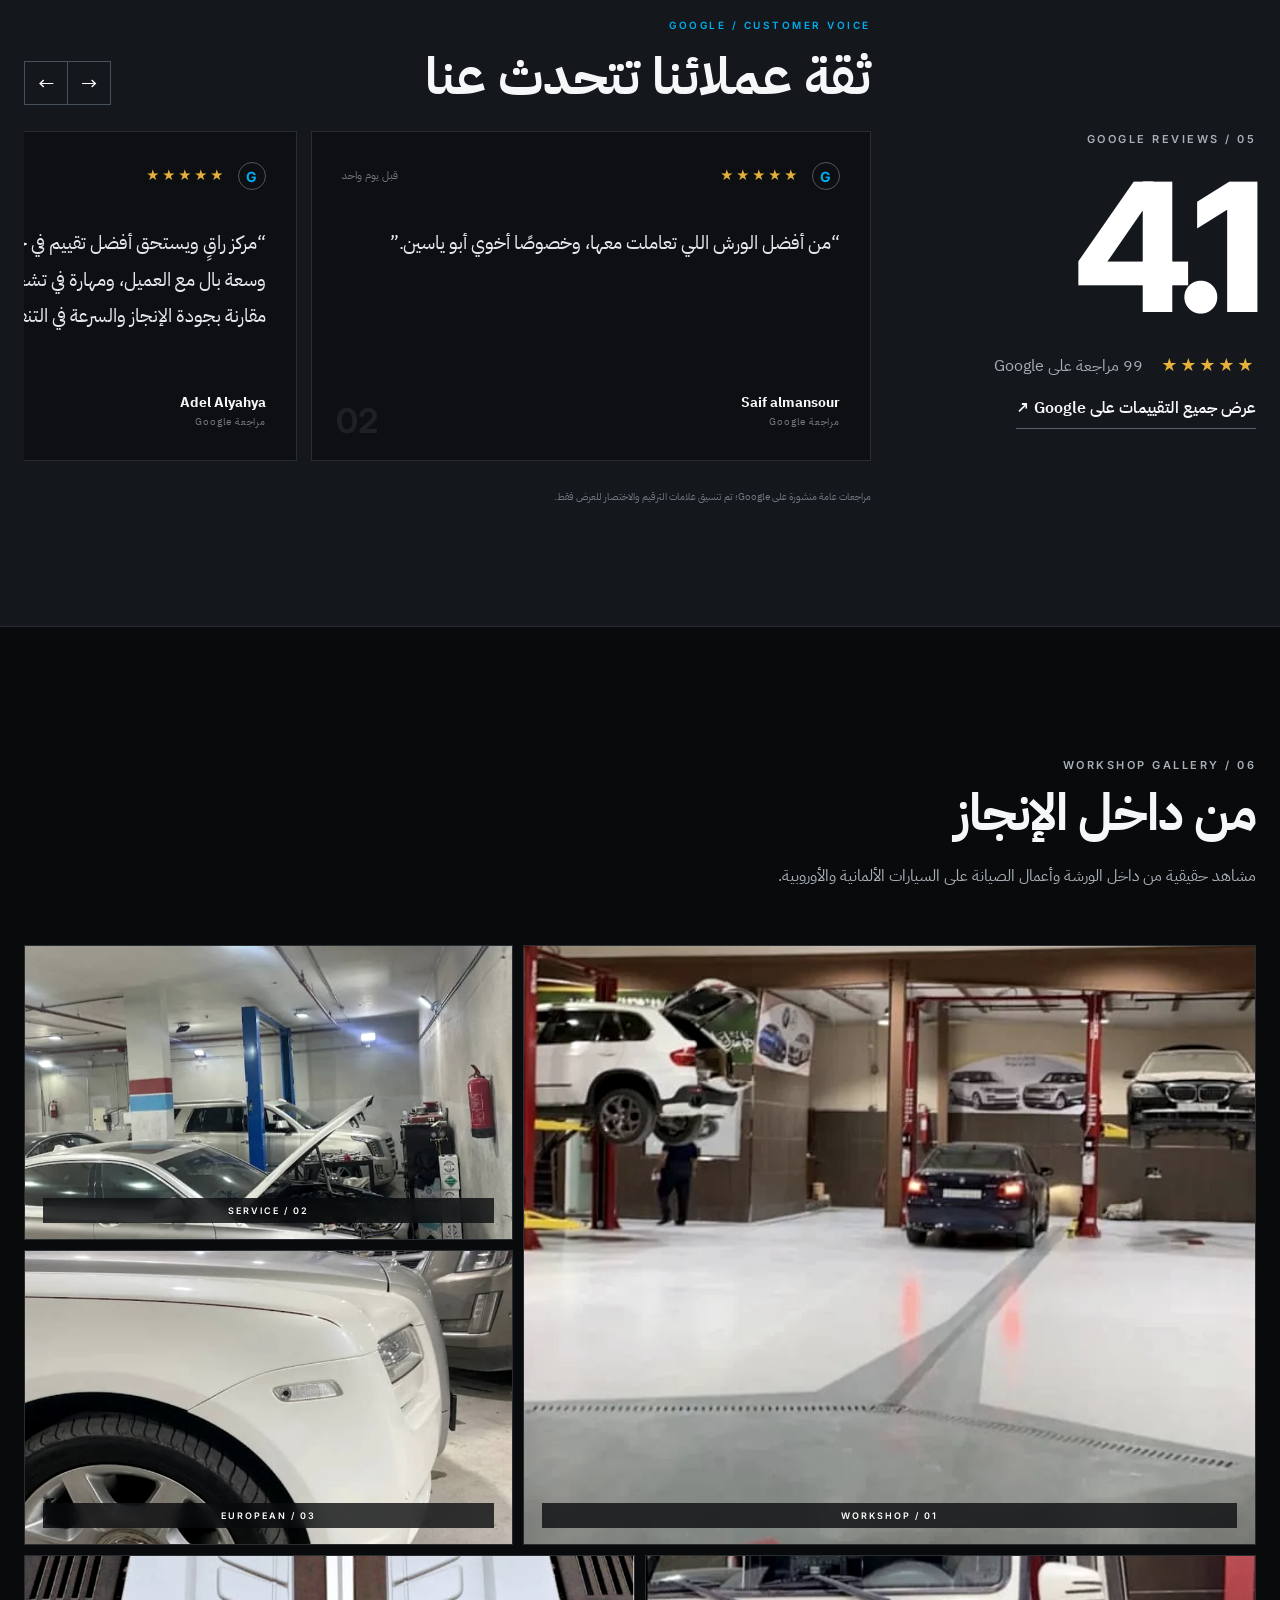
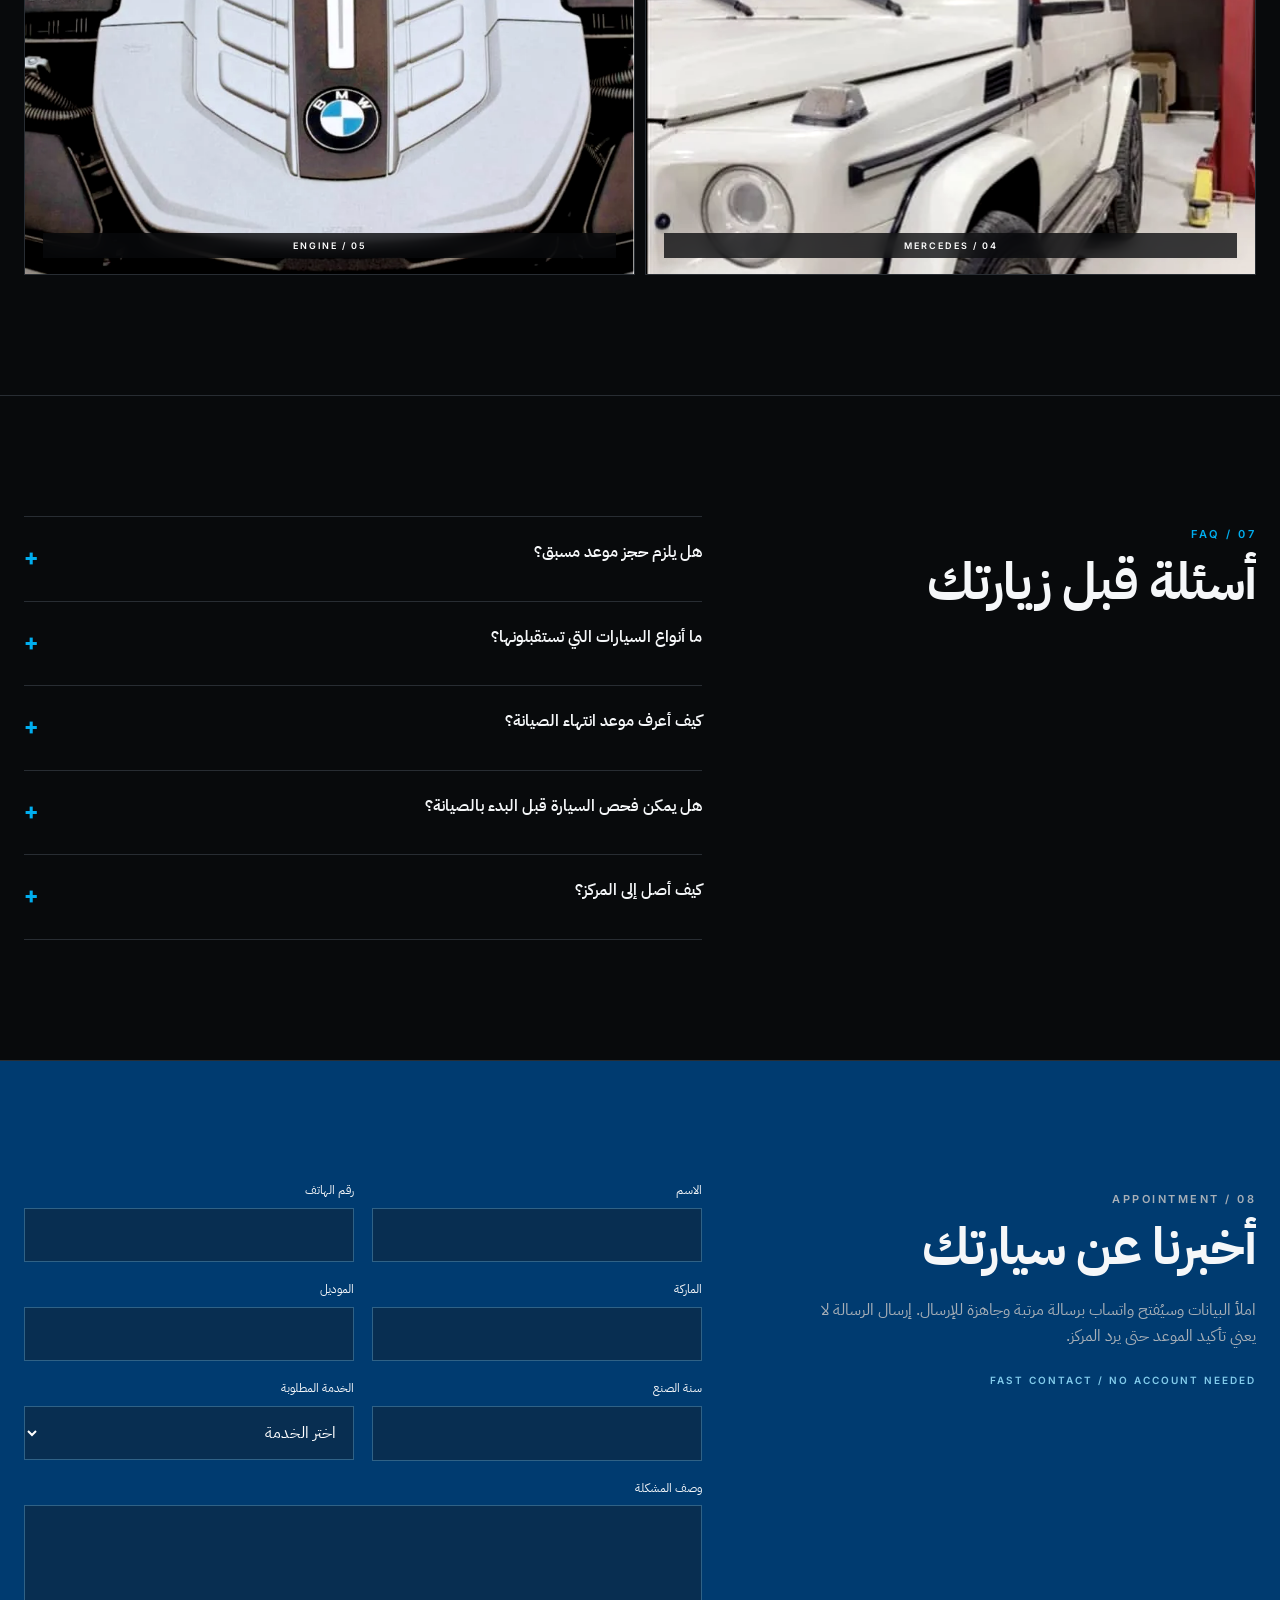
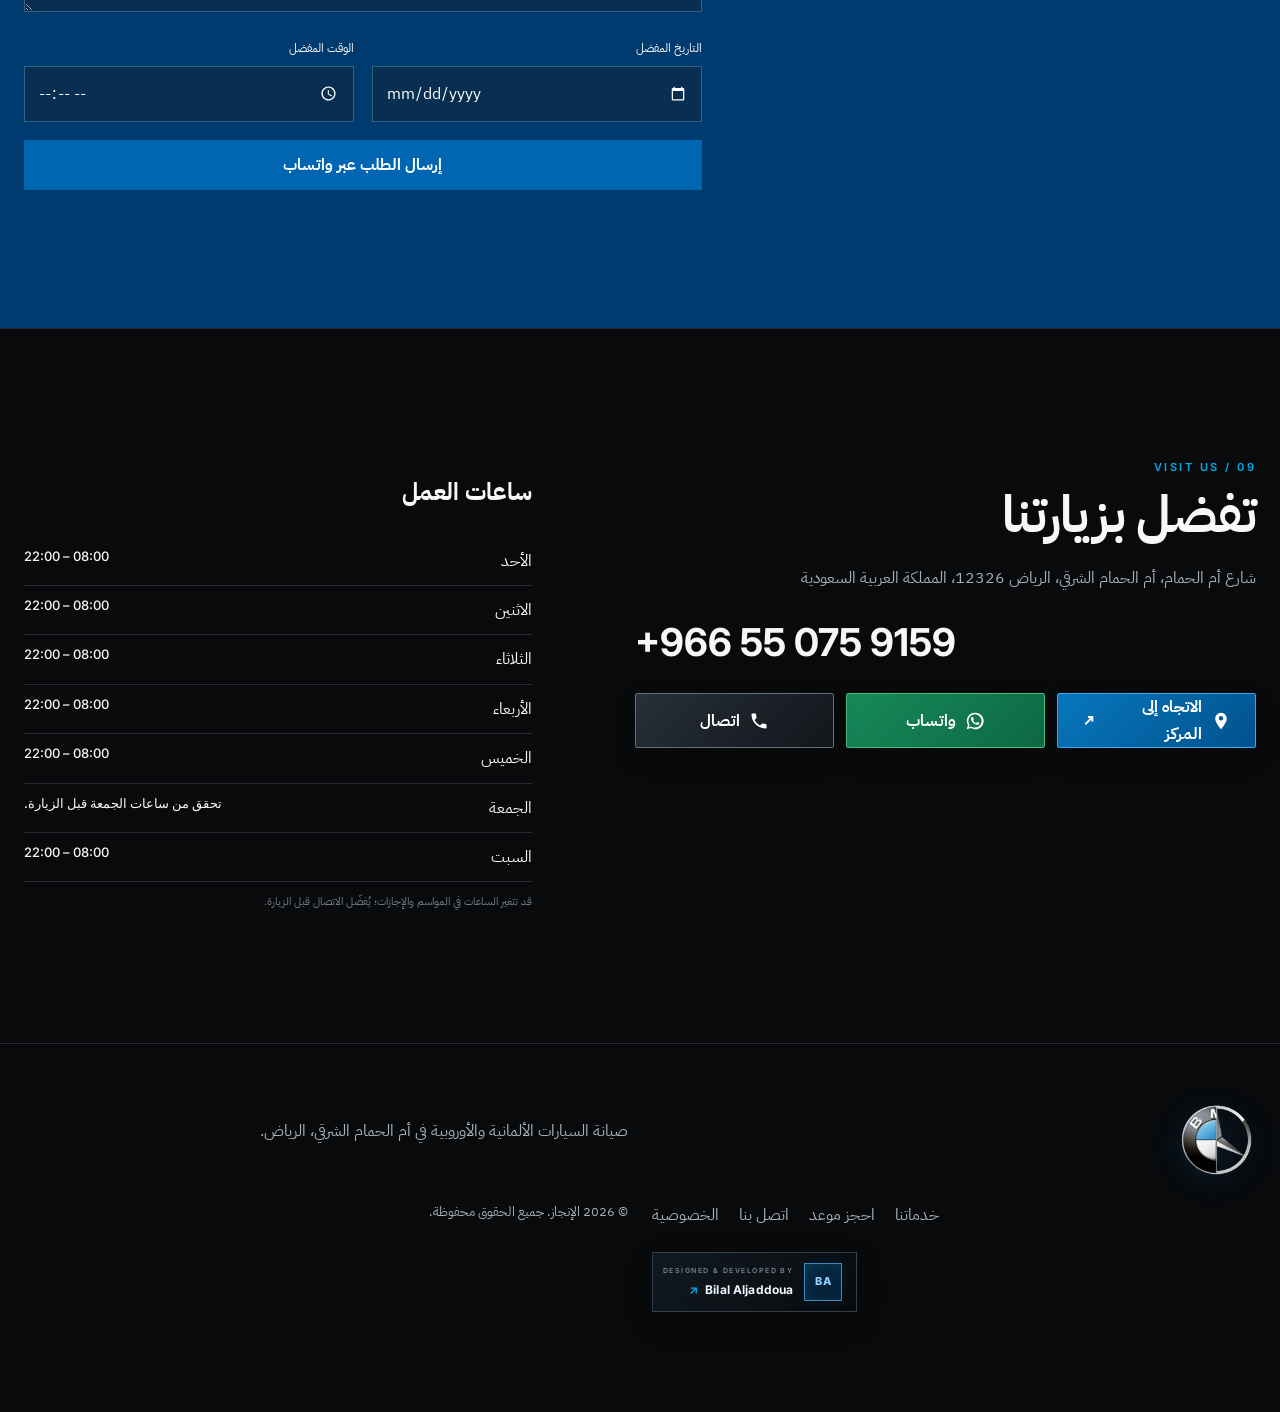
==== commit 5757d8b6: "2" ====
--- a/index.html
+++ b/index.html
@@ -47,9 +47,8 @@
   <div class="ambient-bg" aria-hidden="true"><span class="ambient-grid"></span><i class="ambient-orb orb-one"></i><i class="ambient-orb orb-two"></i><i class="ambient-beam beam-one"></i><i class="ambient-beam beam-two"></i><i class="ambient-dot dot-one"></i><i class="ambient-dot dot-two"></i></div>
   <a class="skip" href="#main" data-i18n="skip">تجاوز إلى المحتوى</a>
   <header class="header" id="header">
-    <a class="brand" href="#top" aria-label="الإنجاز - الرئيسية">
-      <span class="brand-mark" aria-hidden="true"><i></i><i></i><i></i></span>
-      <span><b data-bind="nameAr">الإنجاز</b><small>GERMAN &amp; EUROPEAN<br>AUTO SERVICE</small></span>
+    <a class="brand brand-image" href="#top" aria-label="الإنجاز - الرئيسية">
+      <img src="assets/images/social/ICON.png" alt="شعار الإنجاز" width="500" height="500">
     </a>
     <nav class="nav" id="nav" aria-label="التنقل الرئيسي">
       <a href="#top" data-i18n="navHome">الرئيسية</a><a href="#about" data-i18n="navAbout">من نحن</a>
@@ -79,7 +78,7 @@
 
     <section class="section split about" id="about"><div class="visual-panel reveal"><div class="diagnostic"><span>DIAGNOSTIC SYSTEM</span><strong>PRECISION<br>FIRST</strong><div class="scan"><i></i></div><ul><li>ENGINE</li><li>ELECTRICAL</li><li>CONTROL</li></ul></div></div><div class="copy reveal"><p class="kicker">02 / ABOUT AL ENJAZ</p><h2 data-i18n="aboutTitle">خبرة تفهم تفاصيل سيارتك</h2><p class="large" data-i18n="aboutText">الإنجاز مركز صيانة سيارات في أم الحمام الشرقي بالرياض، يركّز على السيارات الألمانية والأوروبية وعلى الوصول إلى تشخيص واضح قبل البدء بالعمل.</p><div class="metrics"><div><b>01</b><span data-i18n="why1">تشخيص دقيق</span></div><div><b>02</b><span data-i18n="why2">خبرة فنية أوروبية</span></div><div><b>03</b><span data-i18n="why3">منهج عمل منظم</span></div><div><b>04</b><span data-i18n="why4">وضوح في التواصل</span></div></div></div></section>
 
-    <section class="section services" id="services"><div class="section-head reveal"><p class="kicker">03 / TECHNICAL SERVICE</p><h2 data-i18n="servicesTitle">خدمات مصممة حول حالة سيارتك</h2><p data-i18n="servicesIntro">القائمة التالية استرشادية حتى يؤكد المركز نطاق الخدمات النهائي. تواصل معنا لوصف العطل وتأكيد الخدمة.</p></div><div class="service-grid" id="serviceList"></div></section>
+    <section class="section services" id="services"><div class="section-head reveal"><p class="kicker">03 / TECHNICAL SERVICE</p><h2 data-i18n="servicesTitle">خدمات متكاملة لسيارتك</h2><p data-i18n="servicesIntro">القائمة التالية استرشادية حتى يؤكد المركز نطاق الخدمات النهائي. تواصل معنا لوصف العطل وتأكيد الخدمة.</p></div><div class="service-grid" id="serviceList"></div></section>
 
     <section class="section process" id="process"><div class="section-head reveal"><p class="kicker">04 / SERVICE WORKFLOW</p><h2 data-i18n="processTitle">مسار واضح من الاستقبال إلى التسليم</h2></div><ol id="processList" class="timeline"></ol></section>
 
@@ -91,10 +90,10 @@
 
     <section class="section booking" id="booking"><div class="booking-copy reveal"><p class="kicker">08 / APPOINTMENT</p><h2 data-i18n="bookingTitle">أخبرنا عن سيارتك</h2><p data-i18n="bookingText">املأ البيانات وسيُفتح واتساب برسالة مرتبة وجاهزة للإرسال. إرسال الرسالة لا يعني تأكيد الموعد حتى يرد المركز.</p><span>FAST CONTACT / NO ACCOUNT NEEDED</span></div><form id="bookingForm" class="booking-form reveal"><label><span data-i18n="name">الاسم</span><input name="name" required autocomplete="name"></label><label><span data-i18n="phone">رقم الهاتف</span><input name="phone" required inputmode="tel" autocomplete="tel"></label><label><span data-i18n="brand">الماركة</span><input name="brand" required></label><label><span data-i18n="model">الموديل</span><input name="model"></label><label><span data-i18n="year">سنة الصنع</span><input name="year" inputmode="numeric" pattern="[0-9]{4}"></label><label><span data-i18n="service">الخدمة المطلوبة</span><select name="service" id="serviceSelect"></select></label><label class="full"><span data-i18n="issue">وصف المشكلة</span><textarea name="issue" rows="3"></textarea></label><label><span data-i18n="date">التاريخ المفضل</span><input type="date" name="date"></label><label><span data-i18n="time">الوقت المفضل</span><input type="time" name="time"></label><button class="btn full" type="submit" data-i18n="sendWhatsapp">إرسال الطلب عبر واتساب</button><p class="form-note full" id="formNote" aria-live="polite"></p></form></section>
 
-    <section class="section contact" id="contact"><div class="contact-card reveal"><p class="kicker">09 / VISIT US</p><h2 data-i18n="visitTitle">تفضل بزيارتنا</h2><address data-bind="addressAr">شارع أم الحمام، أم الحمام الشرقي، الرياض 12326، المملكة العربية السعودية</address><a class="phone js-phone" href="#" dir="ltr">+966 55 075 9159</a><div class="contact-actions"><a class="btn js-maps" href="#" target="_blank" rel="noopener" data-i18n="directions">الاتجاهات</a><a class="btn btn-outline js-phone" href="#" data-i18n="call">اتصال</a></div></div><div class="hours reveal"><h3 data-i18n="hoursTitle">ساعات العمل</h3><div id="hoursList"></div><p data-i18n="hoursCaveat">قد تتغير الساعات في المواسم والإجازات؛ يُفضّل الاتصال قبل الزيارة.</p></div></section>
+    <section class="section contact" id="contact"><div class="contact-card reveal"><p class="kicker">09 / VISIT US</p><h2 data-i18n="visitTitle">تفضل بزيارتنا</h2><address data-bind="addressAr">شارع أم الحمام، أم الحمام الشرقي، الرياض 12326، المملكة العربية السعودية</address><a class="phone js-phone" href="#" dir="ltr">+966 55 075 9159</a><div class="contact-actions"><a class="btn js-maps" href="#" target="_blank" rel="noopener" data-i18n="directions">الاتجاهات</a><a class="btn contact-whatsapp js-whatsapp" href="#" target="_blank" rel="noopener" data-i18n="whatsappShort">واتساب</a><a class="btn btn-outline js-phone" href="#" data-i18n="call">اتصال</a></div></div><div class="hours reveal"><h3 data-i18n="hoursTitle">ساعات العمل</h3><div id="hoursList"></div><p data-i18n="hoursCaveat">قد تتغير الساعات في المواسم والإجازات؛ يُفضّل الاتصال قبل الزيارة.</p></div></section>
   </main>
 
-  <footer><a class="brand" href="#top"><span class="brand-mark"><i></i><i></i><i></i></span><span><b>الإنجاز</b><small>GERMAN &amp; EUROPEAN AUTO SERVICE</small></span></a><p data-i18n="footerText">صيانة السيارات الألمانية والأوروبية في أم الحمام الشرقي، الرياض.</p><div><a href="#services" data-i18n="navServices">خدماتنا</a><a href="#booking" data-i18n="book">احجز موعد</a><a href="#contact" data-i18n="navContact">اتصل بنا</a><a href="privacy.html" data-i18n="privacy">الخصوصية</a></div><small>© <span id="yearNow"></span> <span data-i18n="rights">الإنجاز. جميع الحقوق محفوظة.</span></small><small>Designed &amp; Developed by <a href="https://bilalaljaddoua.me/" target="_blank" rel="noopener">Bilal Aljaddoua</a></small></footer>
+  <footer><a class="brand brand-image" href="#top" aria-label="الإنجاز - الرئيسية"><img src="assets/images/social/ICON.png" alt="شعار الإنجاز" width="500" height="500" loading="lazy"></a><p data-i18n="footerText">صيانة السيارات الألمانية والأوروبية في أم الحمام الشرقي، الرياض.</p><div><a href="#services" data-i18n="navServices">خدماتنا</a><a href="#booking" data-i18n="book">احجز موعد</a><a href="#contact" data-i18n="navContact">اتصل بنا</a><a href="privacy.html" data-i18n="privacy">الخصوصية</a></div><small>© <span id="yearNow"></span> <span data-i18n="rights">الإنجاز. جميع الحقوق محفوظة.</span></small><small class="developer-credit"><b aria-hidden="true">BA</b><span>Designed &amp; Developed by</span><a href="https://bilalaljaddoua.me/" target="_blank" rel="noopener">Bilal Aljaddoua <i aria-hidden="true">↗</i></a></small></footer>
   <a class="floating-wa js-whatsapp" href="#" target="_blank" rel="noopener" aria-label="WhatsApp">WA</a>
   <div class="mobile-bar" id="mobileBar"><a class="js-phone" href="#" data-i18n="call">اتصال</a><a class="js-whatsapp" href="#" target="_blank" rel="noopener" data-i18n="whatsappShort">واتساب</a><a class="js-maps" href="#" target="_blank" rel="noopener" data-i18n="directionsShort">الاتجاهات</a></div>
   <dialog class="lightbox" id="lightbox"><button type="button" aria-label="إغلاق">×</button><img src="" alt=""></dialog>
--- a/css/style.css
+++ b/css/style.css
@@ -4,7 +4,7 @@
 .hero{position:relative;min-height:94vh;display:flex;align-items:center;padding:130px var(--pad) 150px;overflow:hidden;background:radial-gradient(circle at 78% 45%,rgba(0,102,177,.2),transparent 26%),linear-gradient(115deg,#080a0c 0%,#0c1014 50%,#101820 100%)}.hero:after{content:"";position:absolute;inset:0;background:linear-gradient(90deg,rgba(8,10,12,.08),rgba(8,10,12,0) 48%,rgba(8,10,12,.3));pointer-events:none}.hero-grid{position:absolute;inset:0;opacity:.15;background-image:linear-gradient(var(--border) 1px,transparent 1px),linear-gradient(90deg,var(--border) 1px,transparent 1px);background-size:80px 80px;mask-image:linear-gradient(90deg,transparent,#000)}.hero-machine{position:absolute;inset-inline-end:-5vw;top:10%;width:min(58vw,850px);aspect-ratio:1;border:1px solid #303943;border-radius:50%;opacity:.8}.ring{position:absolute;border:1px solid #35424d;border-radius:50%;inset:9%}.r2{inset:23%;border-color:#0066b1}.needle{position:absolute;top:50%;left:12%;width:42%;height:2px;background:linear-gradient(90deg,transparent,var(--performance-blue));transform-origin:100%;transform:rotate(18deg)}.hero-machine b{position:absolute;top:48%;left:47%;font:600 12px Inter;letter-spacing:4px;color:var(--steel)}.hero-content{position:relative;z-index:2;max-width:870px}.eyebrow{display:flex;align-items:center;gap:20px;color:var(--silver);font-size:13px}.eyebrow span,.kicker{font:600 11px Inter,sans-serif;letter-spacing:2.5px;color:var(--performance-blue)}.eyebrow span:after{content:"";display:inline-block;width:50px;height:1px;background:var(--blue);margin-inline-start:18px;vertical-align:middle}.hero h1{font-size:clamp(48px,6.3vw,100px);line-height:1.05;letter-spacing:-2px;margin:22px 0 28px}.hero h1 em{font-style:normal;color:var(--silver);font-weight:500}.lead{max-width:650px;color:#c6cbd0;font-size:clamp(17px,1.5vw,21px)}.hero-actions{display:flex;align-items:center;gap:14px;flex-wrap:wrap;margin-top:34px}.hero-index{position:absolute;z-index:2;inset-inline-end:var(--pad);bottom:165px;text-align:end;color:var(--steel);font:600 9px/1.8 Inter;letter-spacing:3px}.hero-index b{display:block;font-size:56px;color:rgba(167,175,183,.2);letter-spacing:-3px}.trust-strip{position:absolute;z-index:3;bottom:0;inset-inline:var(--pad);display:grid;grid-template-columns:repeat(4,1fr);background:rgba(13,15,18,.92);border:1px solid var(--border);backdrop-filter:blur(12px)}.trust-strip>div{min-height:96px;padding:20px 24px;border-inline-end:1px solid var(--border);display:flex;flex-wrap:wrap;align-content:center;gap:2px 12px}.trust-strip b,.trust-strip small{display:block}.trust-strip small{width:100%;color:var(--steel);font:500 10px Inter;letter-spacing:1.5px}.stars{color:#e5b13c;letter-spacing:2px}.status i{width:8px;height:8px;border-radius:50%;background:var(--red);margin-top:9px}.status.is-open i{background:#31bc75}.motorsport{position:absolute;bottom:0;left:0;display:flex;width:116px;height:4px}.motorsport i{flex:1;background:var(--performance-blue)}.motorsport i:nth-child(2){background:var(--deep-blue)}.motorsport i:nth-child(3){background:var(--red)}
 .section{padding:120px var(--pad);border-bottom:1px solid var(--border)}.section-head{max-width:850px;margin-bottom:56px}.section-head h2,.copy h2,.booking h2,.contact h2{font-size:clamp(34px,4vw,62px);line-height:1.15;margin:12px 0 20px;letter-spacing:-1px}.section-head p:last-child,.copy>p,.booking-copy>p,.gallery p{color:var(--silver);max-width:680px}.brand-row{display:grid;grid-template-columns:repeat(4,1fr);border:1px solid var(--border)}.brand-row div{min-height:112px;display:flex;flex-direction:column;justify-content:center;align-items:center;border:1px solid var(--border);margin:-1px 0 0 -1px}.brand-row b{font:700 16px Inter}.brand-row small{color:var(--steel);font-size:10px}.legal{font-size:11px;color:var(--steel);margin-top:20px}.split{display:grid;grid-template-columns:1fr 1fr;gap:8vw;align-items:center}.visual-panel{min-height:570px;background:linear-gradient(145deg,#1a2026,#0a0c0f);border:1px solid var(--border);padding:44px;display:flex;align-items:center}.diagnostic{width:100%;font:500 10px Inter;letter-spacing:2px;color:var(--steel)}.diagnostic strong{display:block;color:var(--ice);font-size:clamp(38px,5vw,78px);line-height:.9;letter-spacing:-3px;margin:35px 0}.scan{height:100px;border-block:1px solid var(--border);position:relative;background:repeating-linear-gradient(90deg,transparent 0 29px,#222932 30px)}.scan i{position:absolute;height:2px;width:75%;top:50%;background:linear-gradient(90deg,transparent,var(--performance-blue),transparent);animation:scan 3s ease-in-out infinite}.diagnostic ul{padding:20px 0 0;margin:0;display:flex;justify-content:space-between;list-style:none}.large{font-size:20px}.metrics{display:grid;grid-template-columns:1fr 1fr;margin-top:45px;border-top:1px solid var(--border)}.metrics div{padding:24px 0;border-bottom:1px solid var(--border);display:flex;gap:18px}.metrics div:nth-child(odd){border-inline-end:1px solid var(--border)}.metrics div:nth-child(even){padding-inline-start:24px}.metrics b{color:var(--performance-blue);font:600 12px Inter}.service-grid{display:grid;grid-template-columns:repeat(3,1fr);border:1px solid var(--border)}.service-card{padding:34px;min-height:330px;border:1px solid var(--border);margin:-1px 0 0 -1px;transition:.25s;background:var(--deep-black)}.service-card:hover{background:var(--surface-dark);transform:translateY(-4px)}.service-card>span{font:600 11px Inter;color:var(--performance-blue)}.service-card>i{display:block;width:44px;height:44px;border:1px solid #45505b;margin:34px 0;position:relative}.service-card>i:after{content:"";position:absolute;inset:9px;border-inline:2px solid var(--performance-blue)}.service-card h3{font-size:22px}.service-card p{color:var(--silver);font-size:14px}.service-card a{display:inline-block;margin-top:15px;font-size:13px;color:var(--performance-blue)}.timeline{list-style:none;padding:0;margin:0;display:grid;grid-template-columns:repeat(7,1fr);border-top:1px solid var(--border)}.timeline li{position:relative;padding:28px 18px;min-height:140px;border-inline-end:1px solid var(--border)}.timeline li:before{content:"";position:absolute;top:-4px;inset-inline-start:18px;width:7px;height:7px;background:var(--performance-blue)}.timeline b{display:block;color:var(--steel);font:600 11px Inter;margin-bottom:25px}.timeline span{font-size:14px}.reviews{display:grid;grid-template-columns:1fr 1.5fr;gap:8vw;background:var(--surface-dark)}.huge{font:800 clamp(90px,14vw,190px)/1 Inter;color:var(--white);letter-spacing:-10px}.rating-block>div{display:flex;align-items:center;gap:18px}.rating-block p{color:var(--silver)}.review-placeholder{align-self:center}.review-placeholder h2{font-size:clamp(38px,5vw,70px);line-height:1.1}.review-placeholder p{color:var(--silver);max-width:600px}.quote-lines i{display:block;height:1px;background:var(--border);margin:25px 0}.quote-lines i:nth-child(2){width:80%}.quote-lines i:nth-child(3){width:55%}.gallery-grid{display:grid;grid-template-columns:1.5fr 1fr;grid-template-rows:1fr 1fr;gap:10px;height:600px}.photo-placeholder{background:radial-gradient(circle at 70% 30%,rgba(0,174,239,.12),transparent 28%),repeating-linear-gradient(135deg,#101419 0 1px,#0d1014 1px 12px);border:1px solid var(--border);padding:24px;color:var(--steel);font:600 10px Inter;letter-spacing:2px;display:flex;justify-content:space-between;align-items:flex-end}.photo-placeholder.wide{grid-row:span 2}.photo-placeholder span{font-family:var(--font);letter-spacing:0}.faq{display:grid;grid-template-columns:.8fr 1.2fr;gap:8vw}.accordion article{border-top:1px solid var(--border)}.accordion article:last-child{border-bottom:1px solid var(--border)}.accordion button{width:100%;padding:22px 0;background:none;border:0;display:flex;justify-content:space-between;text-align:start;font-weight:600;cursor:pointer}.accordion button b{font-size:24px;color:var(--performance-blue)}.accordion div p{color:var(--silver);padding:0 0 22px;margin:0}.booking{display:grid;grid-template-columns:.8fr 1.2fr;gap:8vw;background:var(--deep-blue)}.booking-copy>span{font:600 10px Inter;letter-spacing:2px;color:#82ccec}.booking-form{display:grid;grid-template-columns:1fr 1fr;gap:18px}.booking-form label{display:block}.booking-form label span{display:block;font-size:12px;margin-bottom:7px}.booking-form input,.booking-form textarea,.booking-form select{width:100%;background:#082e51;color:#fff;border:1px solid #306286;border-radius:0;padding:13px;outline:0}.booking-form input:focus,.booking-form textarea:focus,.booking-form select:focus{border-color:var(--performance-blue);box-shadow:0 0 0 2px rgba(0,174,239,.2)}.full{grid-column:1/-1}.form-note{font-size:12px;color:#bde8ff;margin:0}.contact{display:grid;grid-template-columns:1.1fr .9fr;gap:8vw}.contact-card address{font-style:normal;color:var(--silver);max-width:520px}.phone{display:block;font:700 clamp(28px,3vw,46px) Inter;margin:28px 0}.contact-actions{display:flex;gap:12px}.hours h3{font-size:24px}.hours>div>div{display:flex;justify-content:space-between;padding:11px 0;border-bottom:1px solid var(--border);gap:20px}.hours b{font:500 13px Inter}.hours>p{font-size:11px;color:var(--steel)}footer{padding:58px var(--pad) 100px;display:grid;grid-template-columns:1fr 1fr;gap:24px;color:var(--silver)}footer>div{display:flex;justify-content:flex-end;gap:20px}footer>small:last-child{text-align:end}footer a:hover{color:var(--performance-blue)}.floating-wa{position:fixed;z-index:50;inset-inline-end:24px;bottom:24px;width:52px;height:52px;display:grid;place-items:center;background:#137c4e;border:1px solid #35b779;border-radius:50%;font:700 12px Inter}.mobile-bar{display:none}
 .reveal{opacity:0;transform:translateY(18px);transition:opacity .65s,transform .65s}.reveal.shown{opacity:1;transform:none}@keyframes scan{0%,100%{left:0}50%{left:25%}}
-@media(max-width:1080px){.nav{position:fixed;inset:72px 0 auto;background:var(--deep-black);padding:25px var(--pad);display:grid;grid-template-columns:1fr 1fr;transform:translateY(-130%);opacity:0;transition:.25s;border-bottom:1px solid var(--border)}.nav-open .nav{transform:none;opacity:1}.menu{display:flex;align-items:center;gap:4px}.menu span{width:16px;height:1px;background:#fff}.menu b{display:none}.header-actions .btn{display:none}.timeline{grid-template-columns:repeat(4,1fr)}.service-grid{grid-template-columns:1fr 1fr}}
+@media(max-width:1080px){.nav{position:fixed;inset:72px 0 auto;background:var(--deep-black);padding:25px var(--pad);display:grid;grid-template-columns:1fr 1fr;transform:translateY(-130%);opacity:0;transition:.25s;border-bottom:1px solid var(--border)}.nav-open .nav{transform:none;opacity:1}.menu{display:flex;flex-direction:column;justify-content:center;align-items:center;gap:5px;min-width:44px;min-height:44px}.menu span{display:block;width:20px;height:1px;flex:none;background:#fff}.menu b{display:none}.header-actions .btn{display:none}.timeline{grid-template-columns:repeat(4,1fr)}.service-grid{grid-template-columns:1fr 1fr}}
 @media(max-width:760px){:root{--pad:20px}.header{height:72px}.hero{min-height:100svh;padding-top:110px;padding-bottom:250px;align-items:flex-start}.hero h1{font-size:47px;letter-spacing:-1.5px}.eyebrow span{display:none}.hero-machine{width:100vw;top:29%;inset-inline-end:-48%;opacity:.5}.hero-actions{align-items:stretch}.hero-actions .btn{width:calc(50% - 7px);padding:0 12px;font-size:13px}.hero-actions .text-link{width:100%}.hero-index{display:none}.trust-strip{grid-template-columns:1fr 1fr}.trust-strip>div{min-height:78px;padding:12px 14px}.section{padding-block:78px}.section-head{margin-bottom:35px}.brand-row{grid-template-columns:1fr 1fr}.split,.reviews,.faq,.booking,.contact{grid-template-columns:1fr}.visual-panel{min-height:390px;padding:24px}.service-grid{grid-template-columns:1fr}.service-card{min-height:270px}.timeline{grid-template-columns:1fr 1fr}.timeline li{min-height:115px;border-bottom:1px solid var(--border)}.gallery-grid{height:620px;grid-template-columns:1fr;grid-template-rows:2fr 1fr 1fr}.photo-placeholder.wide{grid-row:auto}.booking-form{grid-template-columns:1fr}.booking-form label{grid-column:1}.contact-actions .btn{flex:1}.hours{margin-top:25px}footer{grid-template-columns:1fr;padding-bottom:100px}footer>div{justify-content:flex-start;flex-wrap:wrap}footer>small:last-child{text-align:start}.floating-wa{display:none}.mobile-bar{position:fixed;z-index:90;display:grid;grid-template-columns:repeat(3,1fr);inset:auto 10px calc(10px + env(safe-area-inset-bottom));background:rgba(13,15,18,.96);border:1px solid var(--border);transform:translateY(150%);transition:.25s}.mobile-bar.visible{transform:none}.mobile-bar a{text-align:center;padding:13px 5px;font-size:12px;border-inline-end:1px solid var(--border)}.metrics{grid-template-columns:1fr}.metrics div:nth-child(odd){border-inline-end:0}.metrics div:nth-child(even){padding-inline-start:0}}
 /* Official workshop imagery and launch speedometer */
 .hero{background:#080a0c}.hero:before{content:"";position:absolute;inset:0;background:url('../assets/images/workshop/hero-workshop.webp') center 48%/cover no-repeat;filter:saturate(.72) contrast(1.08);animation:heroZoom 11s ease-out both}.hero:after{background:linear-gradient(90deg,rgba(8,10,12,.97) 0%,rgba(8,10,12,.82) 39%,rgba(8,10,12,.24) 73%,rgba(8,10,12,.62)),linear-gradient(0deg,rgba(8,10,12,.8),transparent 55%)}.hero-grid{z-index:1;mask-image:linear-gradient(90deg,#000,transparent 75%)}.hero-machine{z-index:2;inset-inline-end:2vw;top:17%;width:min(38vw,570px);opacity:1;background:rgba(8,10,12,.44);box-shadow:0 0 70px rgba(0,102,177,.15),inset 0 0 60px rgba(0,0,0,.5);backdrop-filter:blur(3px)}.speed-ticks{position:absolute;inset:3%;border-radius:50%;background:repeating-conic-gradient(from 225deg,rgba(245,247,249,.6) 0 1deg,transparent 1deg 10deg);mask:radial-gradient(circle,transparent 0 83%,#000 84%);clip-path:polygon(0 0,100% 0,100% 100%,50% 50%,0 100%)}.hero-machine .needle{top:50%;left:10%;width:40%;height:3px;background:linear-gradient(90deg,var(--red),var(--performance-blue));box-shadow:0 0 14px var(--performance-blue);transform:rotate(-135deg)}.hero-machine .needle:after{content:"";position:absolute;right:-8px;top:-7px;width:16px;height:16px;border-radius:50%;background:var(--ice);box-shadow:0 0 0 6px var(--deep-blue)}.speed-readout{position:absolute;top:57%;left:50%;transform:translateX(-50%);text-align:center}.speed-readout strong{display:block;font:800 clamp(48px,7vw,92px)/1 Inter;color:var(--ice);letter-spacing:-5px}.speed-readout small{font:600 10px Inter;letter-spacing:3px;color:var(--performance-blue)}.hero-machine>b{top:74%;left:0;width:100%;text-align:center;font-size:9px;letter-spacing:3px}.hero-content{z-index:3;max-width:760px}.gallery-item{position:relative;overflow:hidden;background:#0d1014;border:1px solid var(--border);padding:0;cursor:zoom-in;color:#fff}.gallery-item.wide{grid-row:span 2}.gallery-item img{display:block;width:100%;height:100%;object-fit:cover;transition:transform .7s cubic-bezier(.2,.7,.2,1),filter .4s;filter:saturate(.82) contrast(1.05)}.gallery-item:hover img,.gallery-item:focus-visible img{transform:scale(1.055);filter:saturate(1)}.gallery-item span{position:absolute;inset:auto 18px 16px;padding:7px 10px;background:rgba(8,10,12,.78);font:600 9px Inter;letter-spacing:2px;backdrop-filter:blur(8px)}.gallery-more{display:grid;grid-template-columns:1fr 1fr;gap:10px;height:320px;margin-top:10px}.lightbox{width:min(92vw,1000px);height:min(90vh,760px);padding:0;border:1px solid var(--border);background:#080a0c}.lightbox::backdrop{background:rgba(0,0,0,.9);backdrop-filter:blur(6px)}.lightbox img{width:100%;height:100%;object-fit:contain}.lightbox button{position:absolute;z-index:2;top:12px;right:12px;width:42px;height:42px;border:1px solid #fff;background:rgba(8,10,12,.8);color:#fff;font-size:28px;cursor:pointer}.service-card:nth-child(2n){transition-delay:.06s}.service-card:nth-child(3n){transition-delay:.12s}@keyframes heroZoom{from{transform:scale(1.08)}to{transform:scale(1)}}
@@ -31,3 +31,48 @@
 .ambient-bg{transform:translate(var(--ambient-x,0px),var(--ambient-y,0px))}
 @media(prefers-reduced-motion:reduce){*{scroll-behavior:auto!important;animation:none!important;transition:none!important}.reveal{opacity:1;transform:none!important;filter:none;clip-path:none!important}.speed-lines,.shift-flash,.ambient-beam,.ambient-dot{display:none}.ambient-bg{transform:none;opacity:.22}.section:before{display:none}}
 .hero:before{background-image:url('../assets/images/workshop/hero-workshop-v2.webp');background-position:center 52%;filter:saturate(.9) contrast(1.06)}
+.hero-actions .js-maps{position:relative;isolation:isolate;display:inline-flex;align-items:center;justify-content:center;gap:10px;min-height:50px;padding:0 22px;overflow:hidden;border:1px solid rgba(71,169,255,.72);background:linear-gradient(135deg,rgba(0,102,177,.2),rgba(9,21,32,.86));box-shadow:0 10px 32px rgba(0,102,177,.16),inset 0 0 0 1px rgba(255,255,255,.04);color:#fff;font-weight:700;line-height:1.2;transition:transform .25s,border-color .25s,box-shadow .25s,background .25s}
+.hero-actions .js-maps:before{content:"⌖";display:grid;place-items:center;width:27px;height:27px;flex:none;border:1px solid rgba(125,201,255,.75);border-radius:50%;background:rgba(0,102,177,.22);color:#8bd0ff;font:700 18px/1 Inter,sans-serif;box-shadow:0 0 18px rgba(0,142,255,.26)}
+.hero-actions .js-maps:after{content:"";position:absolute;z-index:-1;inset:-70% auto -70% -35%;width:25%;background:linear-gradient(90deg,transparent,rgba(255,255,255,.16),transparent);transform:skewX(-18deg);transition:left .55s ease}
+.hero-actions .js-maps:hover,.hero-actions .js-maps:focus-visible{border-color:#79c8ff;background:linear-gradient(135deg,rgba(0,119,203,.34),rgba(10,25,38,.94));box-shadow:0 14px 38px rgba(0,112,196,.3),inset 0 0 0 1px rgba(255,255,255,.08);transform:translateY(-2px)}
+.hero-actions .js-maps:hover:after,.hero-actions .js-maps:focus-visible:after{left:115%}
+.hero-actions .js-maps span{margin-inline-start:2px;color:#85ceff;font-size:18px;transition:transform .25s}
+.hero-actions .js-maps:hover span,.hero-actions .js-maps:focus-visible span{transform:translate(3px,-3px)}
+@media(max-width:760px){.hero-actions .js-maps{width:100%;min-height:54px;border-bottom:1px solid rgba(71,169,255,.72);padding:0 18px}.hero-actions .js-maps:before{width:29px;height:29px}}
+.brand-row .brand-chip img[src$="/bmw.svg"]{filter:drop-shadow(0 0 10px rgba(0,102,177,.28))}
+.brand-row .brand-chip:hover img[src$="/bmw.svg"]{filter:drop-shadow(0 0 17px rgba(0,142,255,.48))}
+.process{background:radial-gradient(circle at 82% 18%,rgba(0,102,177,.13),transparent 30%),linear-gradient(180deg,rgba(16,24,32,.58),rgba(8,10,12,.2))}
+.process .timeline{position:relative;display:grid;gap:12px;border:0}
+.process .timeline:before{content:"";position:absolute;z-index:0;top:35px;inset-inline:3% 3%;height:2px;background:linear-gradient(90deg,rgba(0,102,177,.15),var(--performance-blue),rgba(0,102,177,.18));background-size:220% 100%;box-shadow:0 0 18px rgba(0,174,239,.3);transform:scaleX(0);transform-origin:inline-start;transition:transform 1.3s cubic-bezier(.2,.75,.2,1)}
+.process.in-view .timeline:before{transform:scaleX(1);animation:processRoute 3.2s linear 1.3s infinite}
+.process .timeline li{position:relative;z-index:1;min-height:178px;padding:66px 18px 24px;overflow:hidden;border:1px solid rgba(71,84,97,.7);background:linear-gradient(145deg,rgba(20,27,34,.92),rgba(9,12,15,.9));box-shadow:0 14px 34px rgba(0,0,0,.12);transition:transform .35s cubic-bezier(.2,.8,.2,1),border-color .3s,box-shadow .3s,background .3s}
+.process .timeline li:before{content:"";position:absolute;z-index:2;top:27px;inset-inline-start:18px;width:14px;height:14px;border:3px solid #091017;border-radius:50%;background:var(--performance-blue);box-shadow:0 0 0 1px rgba(116,205,255,.8),0 0 18px rgba(0,174,239,.65)}
+.process .timeline li:after{content:"";position:absolute;z-index:-1;inset:-60% -70%;background:linear-gradient(115deg,transparent 43%,rgba(0,174,239,.1) 50%,transparent 57%);transform:translateX(-42%);transition:transform .85s ease}
+.process .timeline li b{position:absolute;top:17px;inset-inline-end:16px;margin:0;color:rgba(153,211,249,.48);font:800 28px/1 Inter,sans-serif;letter-spacing:-2px}
+.process .timeline li span{display:block;color:#e7edf2;font-size:14px;font-weight:700;line-height:1.55}
+.process .timeline li:hover{z-index:3;transform:translateY(-8px);border-color:rgba(61,177,255,.7);background:linear-gradient(145deg,rgba(19,40,57,.96),rgba(9,14,18,.96));box-shadow:0 20px 48px rgba(0,86,151,.22)}
+.process .timeline li:hover:after{transform:translateX(42%)}
+.process .timeline li.reveal.shown:before{animation:processNode 2.4s ease-in-out infinite}
+@keyframes processRoute{from{background-position:100% 0}to{background-position:-120% 0}}
+@keyframes processNode{0%,100%{box-shadow:0 0 0 1px rgba(116,205,255,.8),0 0 12px rgba(0,174,239,.38)}50%{box-shadow:0 0 0 5px rgba(0,174,239,.1),0 0 24px rgba(0,174,239,.8)}}
+@media(max-width:760px){.process .timeline{grid-template-columns:1fr;gap:10px;padding-inline-start:22px}.process .timeline:before{top:24px;bottom:24px;inset-inline-start:27px;inset-inline-end:auto;width:2px;height:auto;transform:scaleY(0);transform-origin:top}.process.in-view .timeline:before{transform:scaleY(1)}.process .timeline li{min-height:100px;padding-block:26px 24px;padding-inline:56px 22px}.process .timeline li:before{top:50%;inset-inline-start:-2px;transform:translateY(-50%)}.process .timeline li b{top:50%;inset-inline-start:22px;inset-inline-end:auto;transform:translateY(-50%);font-size:22px}.process .timeline li span{padding-inline-start:8px}.process .timeline li:hover{transform:translateY(-3px)}}
+.contact-actions a,.mobile-bar a{--action-icon:linear-gradient(#fff,#fff)}
+.contact-actions a:before,.mobile-bar a:before{content:"";display:block;width:20px;height:20px;flex:none;background:currentColor;-webkit-mask:var(--action-icon) center/contain no-repeat;mask:var(--action-icon) center/contain no-repeat}
+.contact-actions .js-phone,.mobile-bar .js-phone{--action-icon:url("data:image/svg+xml,%3Csvg xmlns='http://www.w3.org/2000/svg' viewBox='0 0 24 24'%3E%3Cpath d='M6.62 10.79a15.46 15.46 0 0 0 6.59 6.59l2.2-2.2a1 1 0 0 1 1.02-.24c1.12.37 2.33.57 3.57.57a1 1 0 0 1 1 1V20a1 1 0 0 1-1 1C10.61 21 3 13.39 3 4a1 1 0 0 1 1-1h3.5a1 1 0 0 1 1 1c0 1.25.2 2.45.57 3.57a1 1 0 0 1-.25 1.02l-2.2 2.2Z'/%3E%3C/svg%3E")}
+.contact-actions .js-whatsapp,.mobile-bar .js-whatsapp{--action-icon:url("data:image/svg+xml,%3Csvg xmlns='http://www.w3.org/2000/svg' viewBox='0 0 24 24'%3E%3Cpath d='M16.75 13.96c-.25-.13-1.47-.72-1.7-.81-.23-.08-.39-.13-.56.13-.16.25-.64.81-.78.97-.14.17-.29.19-.54.06-.25-.12-1.05-.39-2-1.24-.74-.66-1.24-1.47-1.38-1.72-.15-.25-.02-.38.11-.51.11-.11.25-.29.37-.43.13-.15.17-.25.25-.42.09-.16.04-.31-.02-.43-.06-.13-.56-1.35-.77-1.84-.2-.49-.41-.42-.56-.43h-.48c-.17 0-.44.06-.67.31-.23.25-.87.85-.87 2.07s.89 2.4 1.01 2.57c.13.16 1.75 2.67 4.24 3.75.59.26 1.05.41 1.41.52.59.19 1.13.16 1.56.1.48-.07 1.47-.6 1.68-1.18.21-.58.21-1.08.15-1.18-.06-.11-.23-.17-.48-.29ZM12.04 2a9.84 9.84 0 0 0-8.42 14.92L2.05 22l5.2-1.53A9.96 9.96 0 1 0 12.04 2Zm0 17.93a8 8 0 0 1-4.08-1.12l-.29-.17-3.09.91.91-3.01-.19-.31a7.93 7.93 0 1 1 6.74 3.7Z'/%3E%3C/svg%3E")}
+.contact-actions .js-maps,.mobile-bar .js-maps{--action-icon:url("data:image/svg+xml,%3Csvg xmlns='http://www.w3.org/2000/svg' viewBox='0 0 24 24'%3E%3Cpath d='M12 2a7 7 0 0 0-7 7c0 5.25 7 13 7 13s7-7.75 7-13a7 7 0 0 0-7-7Zm0 9.5A2.5 2.5 0 1 1 12 6a2.5 2.5 0 0 1 0 5.5Z'/%3E%3C/svg%3E")}
+.contact-actions{flex-wrap:wrap}.contact-actions .btn{gap:9px;min-width:132px;flex:1;border-radius:2px;box-shadow:0 10px 26px rgba(0,0,0,.16)}.contact-actions .js-maps{background:linear-gradient(135deg,#0877bd,#00528d);border-color:#38a9ed}.contact-actions .contact-whatsapp{background:linear-gradient(135deg,#16895a,#0e6843);border-color:#42bd82}.contact-actions .js-phone{background:linear-gradient(135deg,rgba(43,52,61,.9),rgba(18,23,28,.95));border-color:#65727e}.contact-actions .btn:hover,.contact-actions .btn:focus-visible{filter:brightness(1.12);box-shadow:0 14px 32px rgba(0,104,178,.22)}
+@media(max-width:760px){.mobile-bar{overflow:hidden;border-radius:8px;box-shadow:0 16px 45px rgba(0,0,0,.55);backdrop-filter:blur(18px)}.mobile-bar a{display:flex;flex-direction:column;align-items:center;justify-content:center;gap:4px;min-height:58px;padding:7px 4px!important;color:#dbe5ec;font-size:10px!important;font-weight:700;transition:background .2s,color .2s,transform .2s}.mobile-bar a:before{width:21px;height:21px}.mobile-bar .js-whatsapp{color:#6ce0a2}.mobile-bar .js-maps{color:#70c7ff}.mobile-bar .js-phone{color:#f0f5f8}.mobile-bar a:hover,.mobile-bar a:focus-visible{background:rgba(255,255,255,.07);transform:translateY(-2px)}.contact-actions{display:grid;grid-template-columns:1fr 1fr}.contact-actions .btn{width:100%;min-width:0}.contact-actions .js-maps{grid-column:1/-1}}
+.developer-credit{position:relative;justify-self:end;display:grid;grid-template-columns:38px auto;grid-template-rows:auto auto;column-gap:11px;align-items:center;width:max-content;max-width:100%;padding:10px 14px 10px 10px;overflow:hidden;border:1px solid rgba(82,104,121,.55);background:linear-gradient(135deg,rgba(19,27,34,.9),rgba(8,11,14,.9));box-shadow:0 10px 30px rgba(0,0,0,.2);font-family:Inter,sans-serif!important;text-align:start!important;transition:transform .3s,border-color .3s,box-shadow .3s}
+.developer-credit:after{content:"";position:absolute;inset:auto 0 0;height:1px;background:linear-gradient(90deg,transparent,var(--performance-blue),transparent);transform:translateX(-100%);transition:transform .6s ease}
+.developer-credit>b{grid-row:1/3;display:grid;place-items:center;width:38px;height:38px;border:1px solid rgba(92,190,255,.65);background:linear-gradient(145deg,rgba(0,122,205,.26),rgba(0,59,112,.35));color:#8fd2ff;font:800 11px/1 Inter,sans-serif;letter-spacing:1px;box-shadow:inset 0 0 14px rgba(0,174,239,.12),0 0 16px rgba(0,102,177,.13)}
+.developer-credit>span{color:#758593;font:600 7px/1.2 Inter,sans-serif;letter-spacing:1.45px;text-transform:uppercase}
+.developer-credit>a{color:#edf7fd!important;font:700 12px/1.25 Inter,sans-serif;letter-spacing:.15px}.developer-credit>a i{display:inline-block;margin-inline-start:4px;color:var(--performance-blue);font-style:normal;transition:transform .25s}
+.developer-credit:hover{transform:translateY(-3px);border-color:rgba(67,174,247,.72);box-shadow:0 15px 36px rgba(0,78,135,.2)}.developer-credit:hover:after{transform:translateX(100%)}.developer-credit:hover>a i{transform:translate(3px,-3px)}
+@media(max-width:760px){.developer-credit{justify-self:start;margin-top:8px}}
+.brand-image{min-width:58px;width:58px;height:58px;justify-content:center;flex:none}
+.brand-image img{display:block;width:100%;height:100%;object-fit:contain;filter:drop-shadow(0 5px 14px rgba(0,102,177,.22));transition:transform .35s ease,filter .35s ease}
+.brand-image:hover img,.brand-image:focus-visible img{transform:scale(1.06) rotate(-2deg);filter:drop-shadow(0 7px 20px rgba(0,142,255,.38))}
+.header.scrolled .brand-image{width:48px;height:48px;min-width:48px}
+footer .brand-image{width:76px;height:76px;min-width:76px;align-self:start}
+@media(max-width:760px){.header .brand-image{width:50px;height:50px;min-width:50px}.header.scrolled .brand-image{width:44px;height:44px;min-width:44px}footer .brand-image{width:70px;height:70px;min-width:70px}}
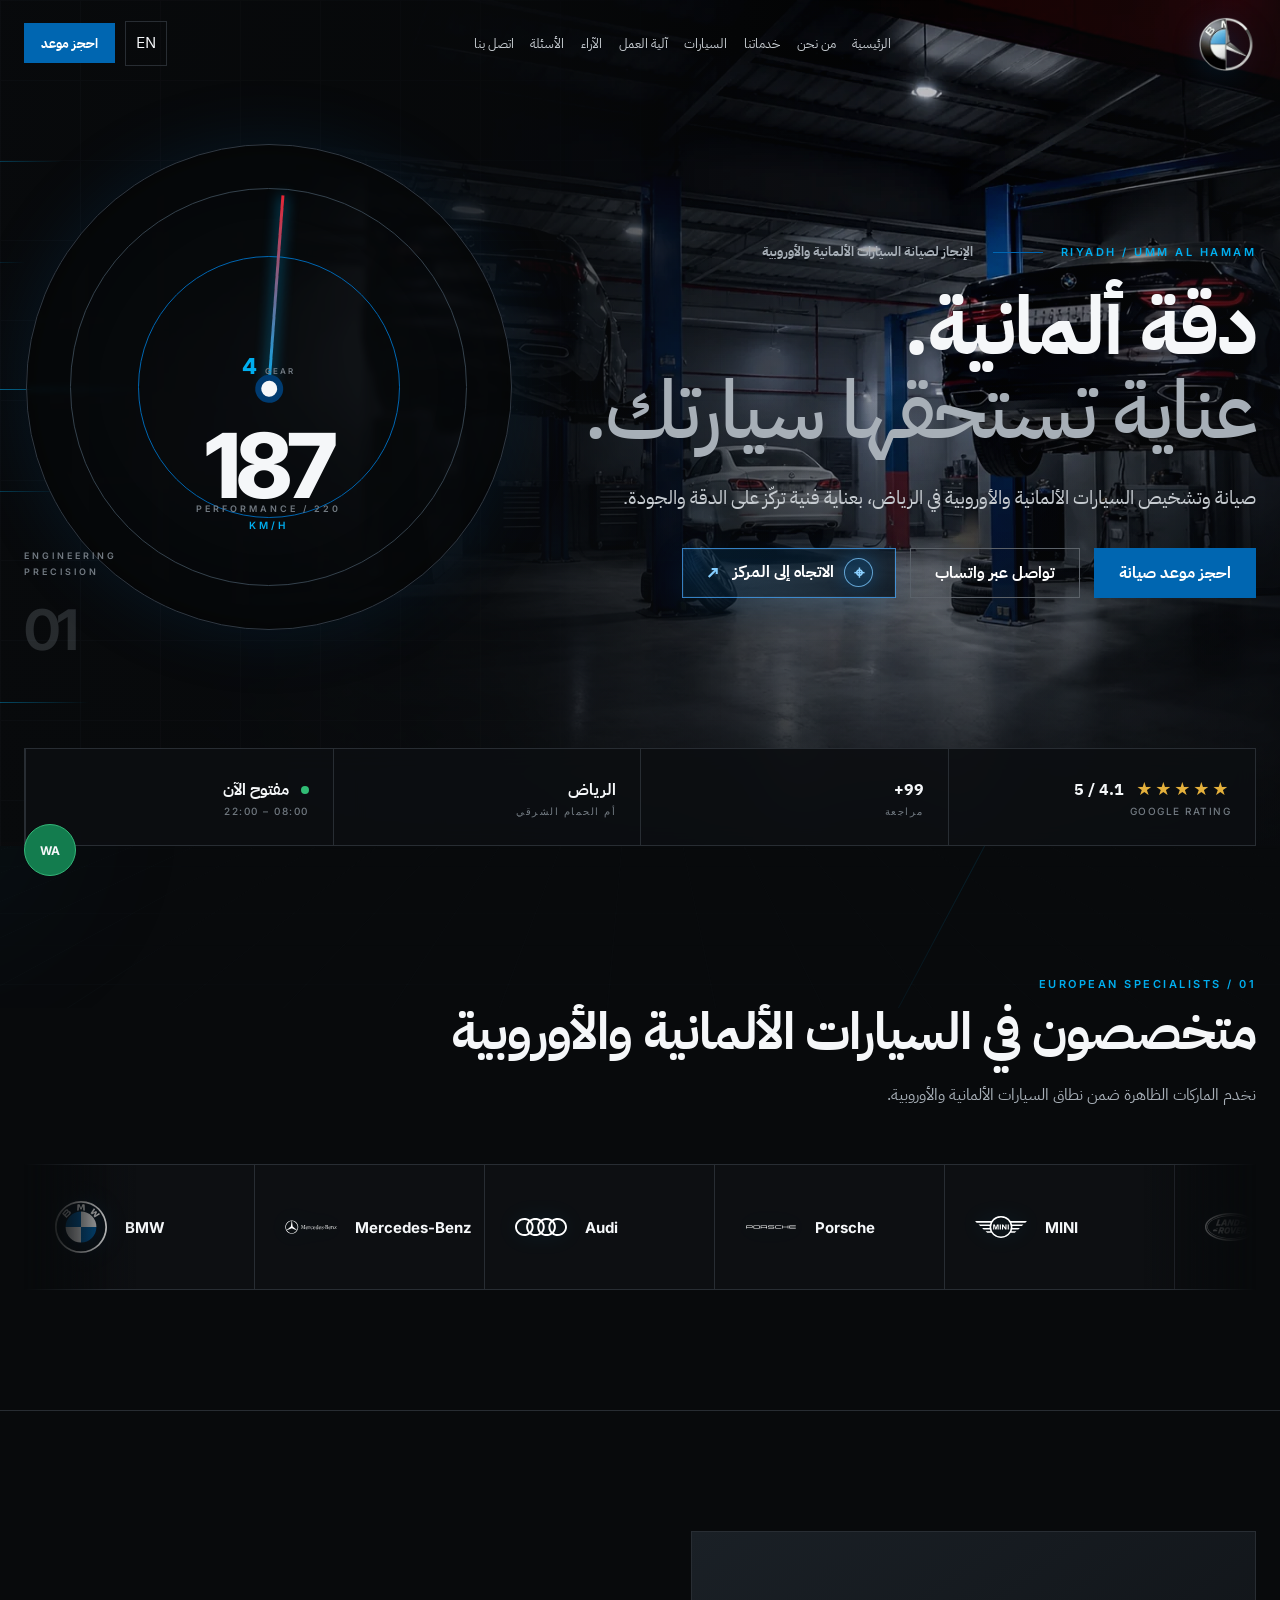
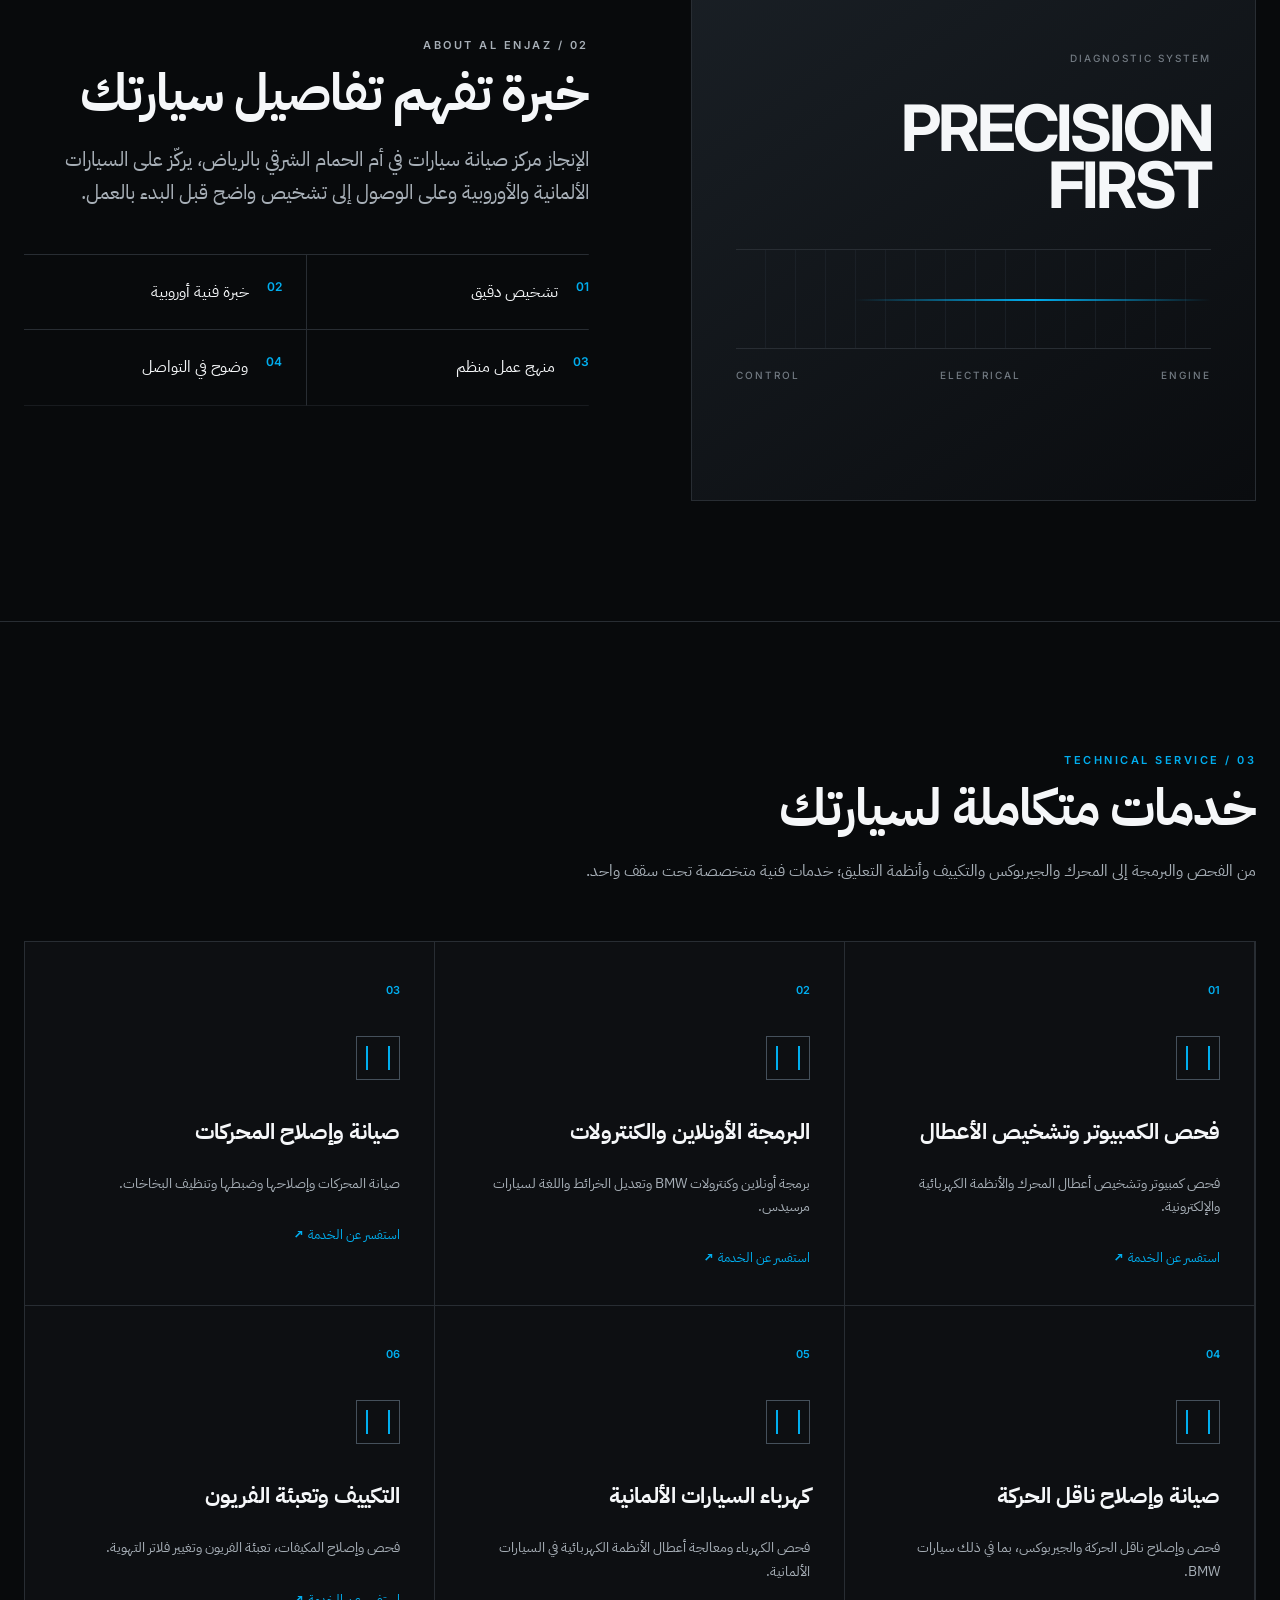
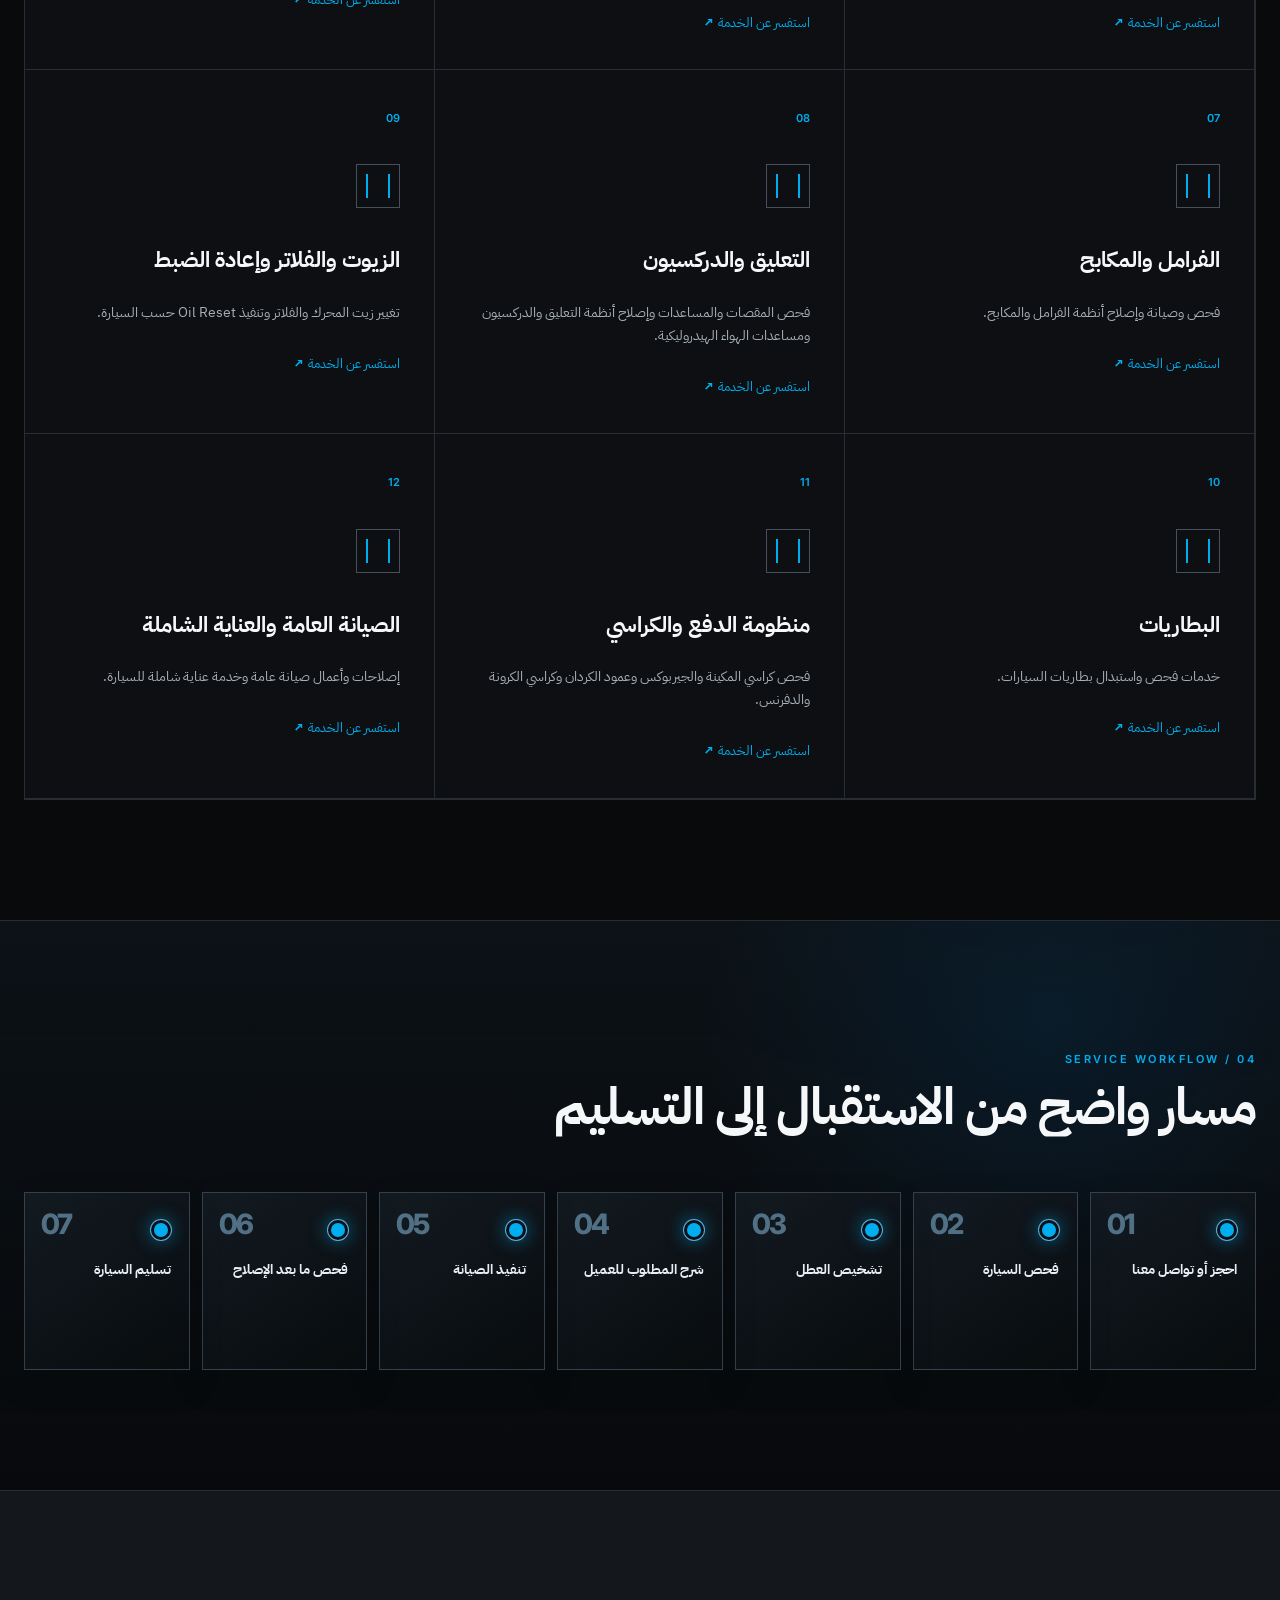
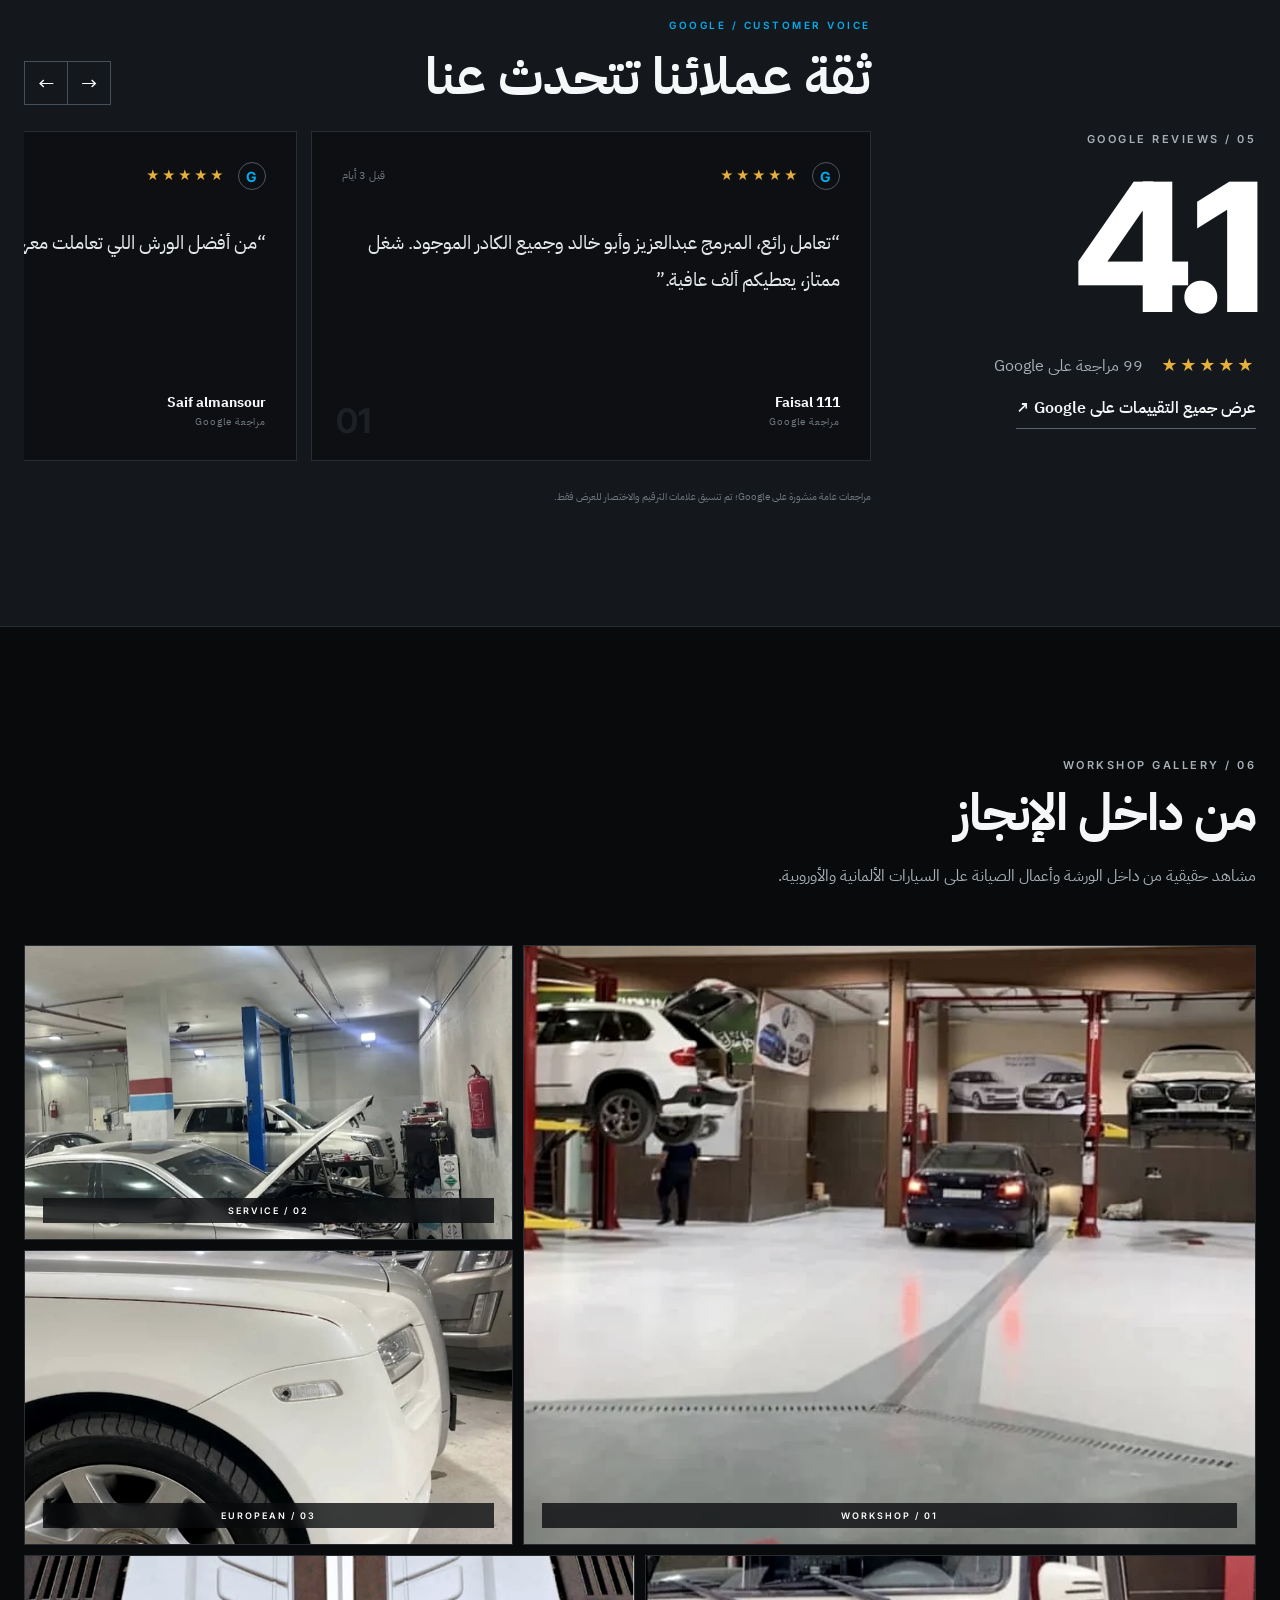
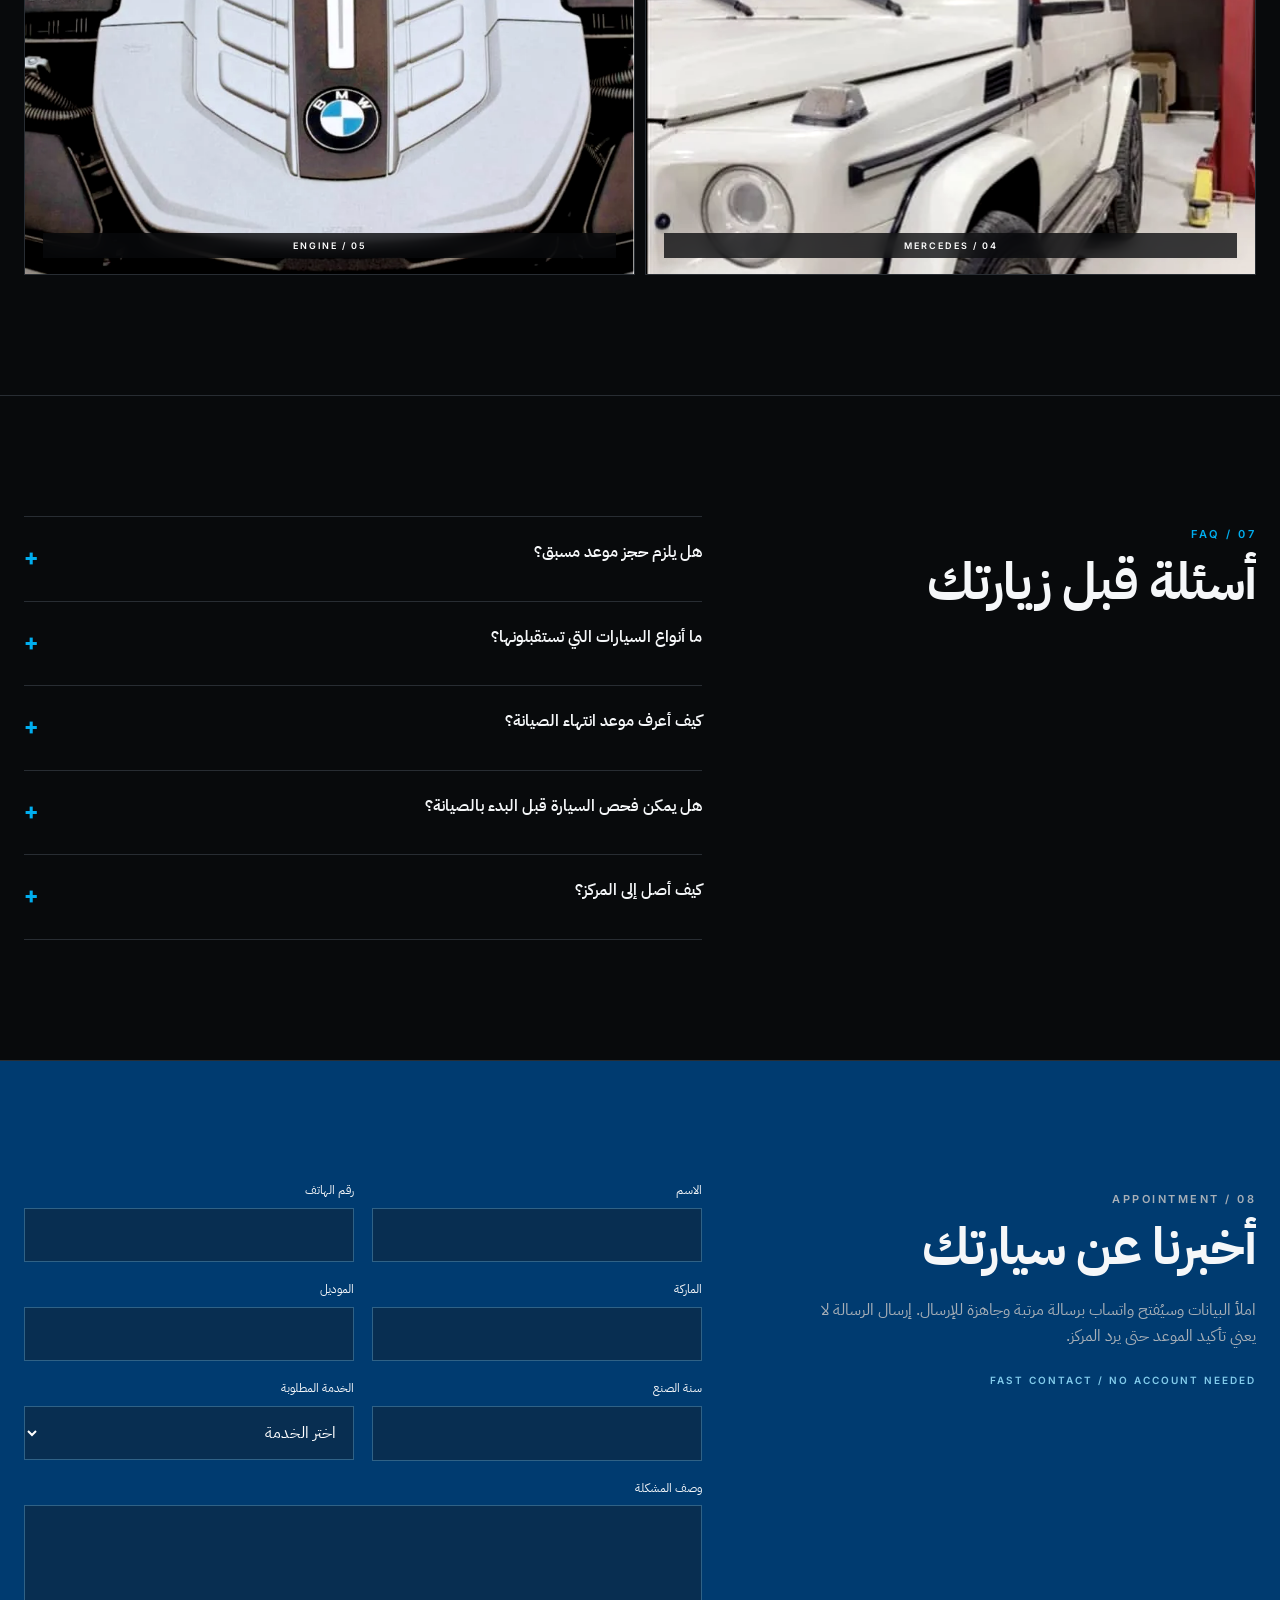
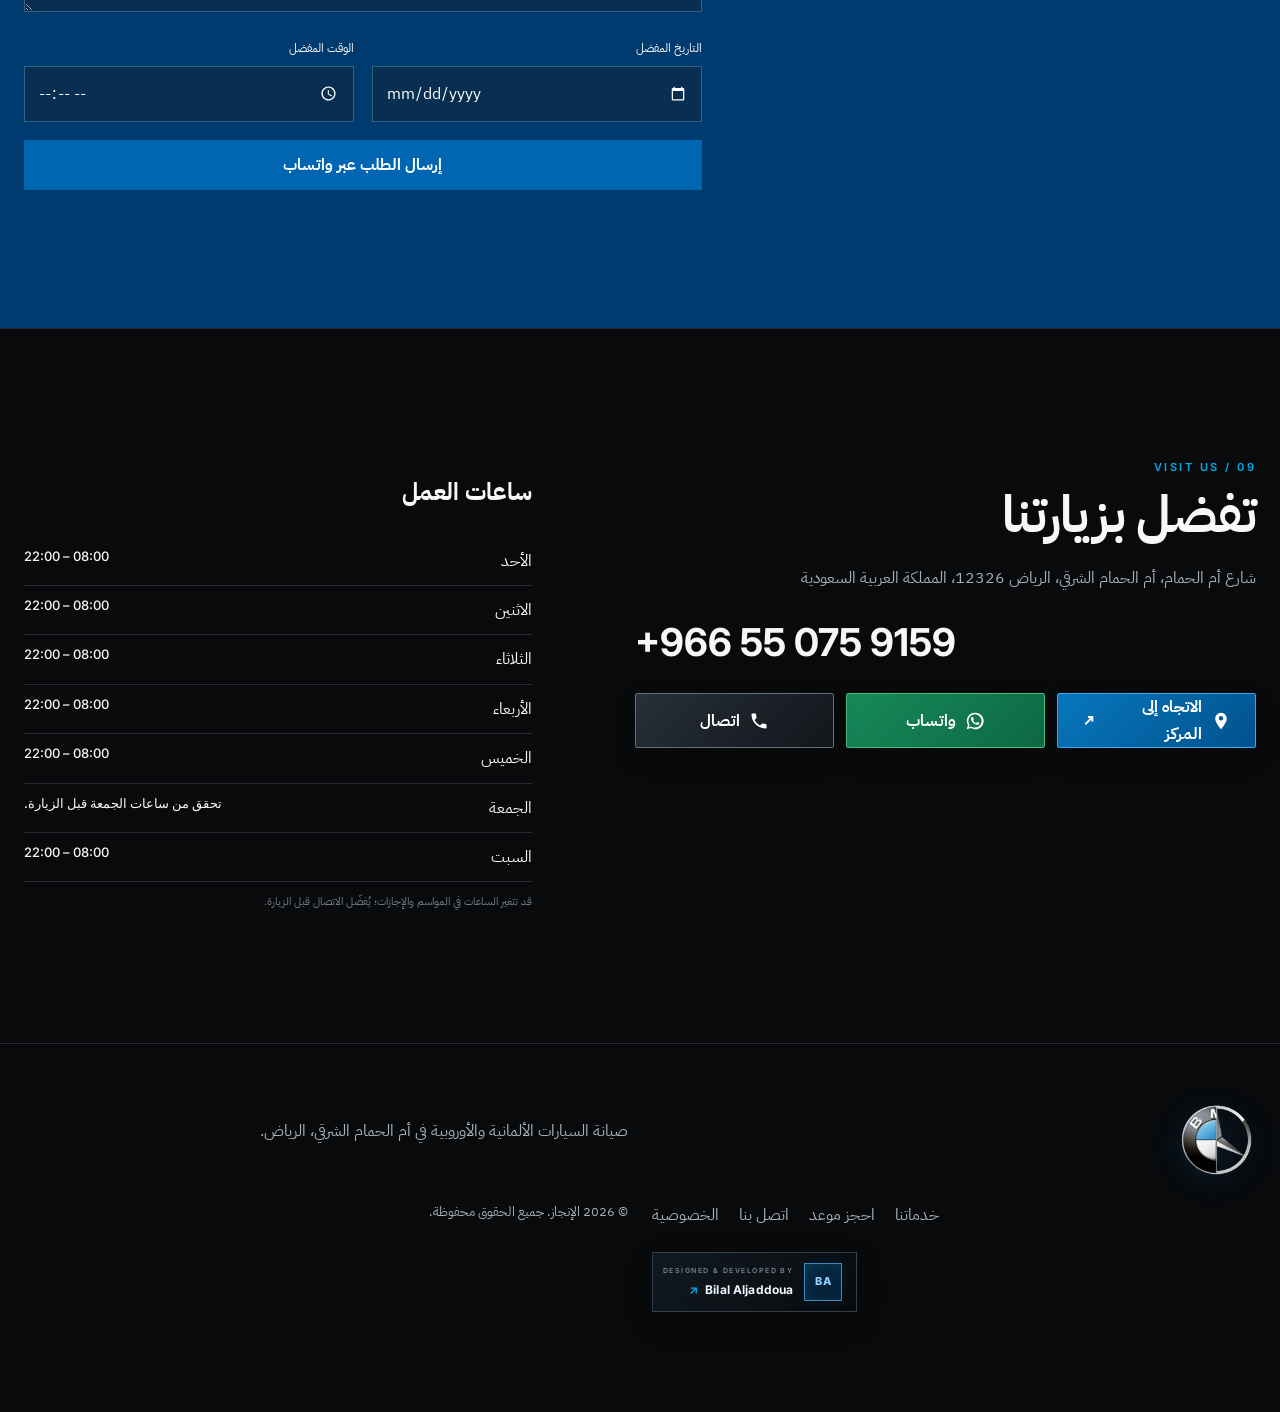
==== commit 1091b4cd: "Update site styling and layout" ====
--- a/index.html
+++ b/index.html
@@ -48,7 +48,7 @@
   <a class="skip" href="#main" data-i18n="skip">تجاوز إلى المحتوى</a>
   <header class="header" id="header">
     <a class="brand brand-image" href="#top" aria-label="الإنجاز - الرئيسية">
-      <img src="assets/images/social/ICON.png" alt="شعار الإنجاز" width="500" height="500">
+      <img src="assets/images/social/ICON.png" alt="شعار الإنجاز" width="58" height="54">
     </a>
     <nav class="nav" id="nav" aria-label="التنقل الرئيسي">
       <a href="#top" data-i18n="navHome">الرئيسية</a><a href="#about" data-i18n="navAbout">من نحن</a>
@@ -93,7 +93,7 @@
     <section class="section contact" id="contact"><div class="contact-card reveal"><p class="kicker">09 / VISIT US</p><h2 data-i18n="visitTitle">تفضل بزيارتنا</h2><address data-bind="addressAr">شارع أم الحمام، أم الحمام الشرقي، الرياض 12326، المملكة العربية السعودية</address><a class="phone js-phone" href="#" dir="ltr">+966 55 075 9159</a><div class="contact-actions"><a class="btn js-maps" href="#" target="_blank" rel="noopener" data-i18n="directions">الاتجاهات</a><a class="btn contact-whatsapp js-whatsapp" href="#" target="_blank" rel="noopener" data-i18n="whatsappShort">واتساب</a><a class="btn btn-outline js-phone" href="#" data-i18n="call">اتصال</a></div></div><div class="hours reveal"><h3 data-i18n="hoursTitle">ساعات العمل</h3><div id="hoursList"></div><p data-i18n="hoursCaveat">قد تتغير الساعات في المواسم والإجازات؛ يُفضّل الاتصال قبل الزيارة.</p></div></section>
   </main>
 
-  <footer><a class="brand brand-image" href="#top" aria-label="الإنجاز - الرئيسية"><img src="assets/images/social/ICON.png" alt="شعار الإنجاز" width="500" height="500" loading="lazy"></a><p data-i18n="footerText">صيانة السيارات الألمانية والأوروبية في أم الحمام الشرقي، الرياض.</p><div><a href="#services" data-i18n="navServices">خدماتنا</a><a href="#booking" data-i18n="book">احجز موعد</a><a href="#contact" data-i18n="navContact">اتصل بنا</a><a href="privacy.html" data-i18n="privacy">الخصوصية</a></div><small>© <span id="yearNow"></span> <span data-i18n="rights">الإنجاز. جميع الحقوق محفوظة.</span></small><small class="developer-credit"><b aria-hidden="true">BA</b><span>Designed &amp; Developed by</span><a href="https://bilalaljaddoua.me/" target="_blank" rel="noopener">Bilal Aljaddoua <i aria-hidden="true">↗</i></a></small></footer>
+  <footer><a class="brand brand-image" href="#top" aria-label="الإنجاز - الرئيسية"><img src="assets/images/social/ICON.png" alt="شعار الإنجاز" width="76" height="71" loading="lazy"></a><p data-i18n="footerText">صيانة السيارات الألمانية والأوروبية في أم الحمام الشرقي، الرياض.</p><div><a href="#services" data-i18n="navServices">خدماتنا</a><a href="#booking" data-i18n="book">احجز موعد</a><a href="#contact" data-i18n="navContact">اتصل بنا</a><a href="privacy.html" data-i18n="privacy">الخصوصية</a></div><small>© <span id="yearNow"></span> <span data-i18n="rights">الإنجاز. جميع الحقوق محفوظة.</span></small><small class="developer-credit"><b aria-hidden="true">BA</b><span>Designed &amp; Developed by</span><a href="https://bilalaljaddoua.me/" target="_blank" rel="noopener">Bilal Aljaddoua <i aria-hidden="true">↗</i></a></small></footer>
   <a class="floating-wa js-whatsapp" href="#" target="_blank" rel="noopener" aria-label="WhatsApp">WA</a>
   <div class="mobile-bar" id="mobileBar"><a class="js-phone" href="#" data-i18n="call">اتصال</a><a class="js-whatsapp" href="#" target="_blank" rel="noopener" data-i18n="whatsappShort">واتساب</a><a class="js-maps" href="#" target="_blank" rel="noopener" data-i18n="directionsShort">الاتجاهات</a></div>
   <dialog class="lightbox" id="lightbox"><button type="button" aria-label="إغلاق">×</button><img src="" alt=""></dialog>
--- a/css/style.css
+++ b/css/style.css
@@ -76,3 +76,7 @@
 .header.scrolled .brand-image{width:48px;height:48px;min-width:48px}
 footer .brand-image{width:76px;height:76px;min-width:76px;align-self:start}
 @media(max-width:760px){.header .brand-image{width:50px;height:50px;min-width:50px}.header.scrolled .brand-image{width:44px;height:44px;min-width:44px}footer .brand-image{width:70px;height:70px;min-width:70px}}
+.header .brand-image,.header .brand-image img{width:58px!important;height:54px!important;max-width:58px!important;max-height:54px!important}
+.header.scrolled .brand-image,.header.scrolled .brand-image img{width:48px!important;height:45px!important;max-width:48px!important;max-height:45px!important}
+footer .brand-image img{width:76px!important;height:71px!important;max-width:76px!important;max-height:71px!important}
+@media(max-width:760px){.header .brand-image,.header .brand-image img{width:50px!important;height:47px!important;max-width:50px!important;max-height:47px!important}.header.scrolled .brand-image,.header.scrolled .brand-image img{width:44px!important;height:41px!important;max-width:44px!important;max-height:41px!important}footer .brand-image img{width:70px!important;height:66px!important;max-width:70px!important;max-height:66px!important}}
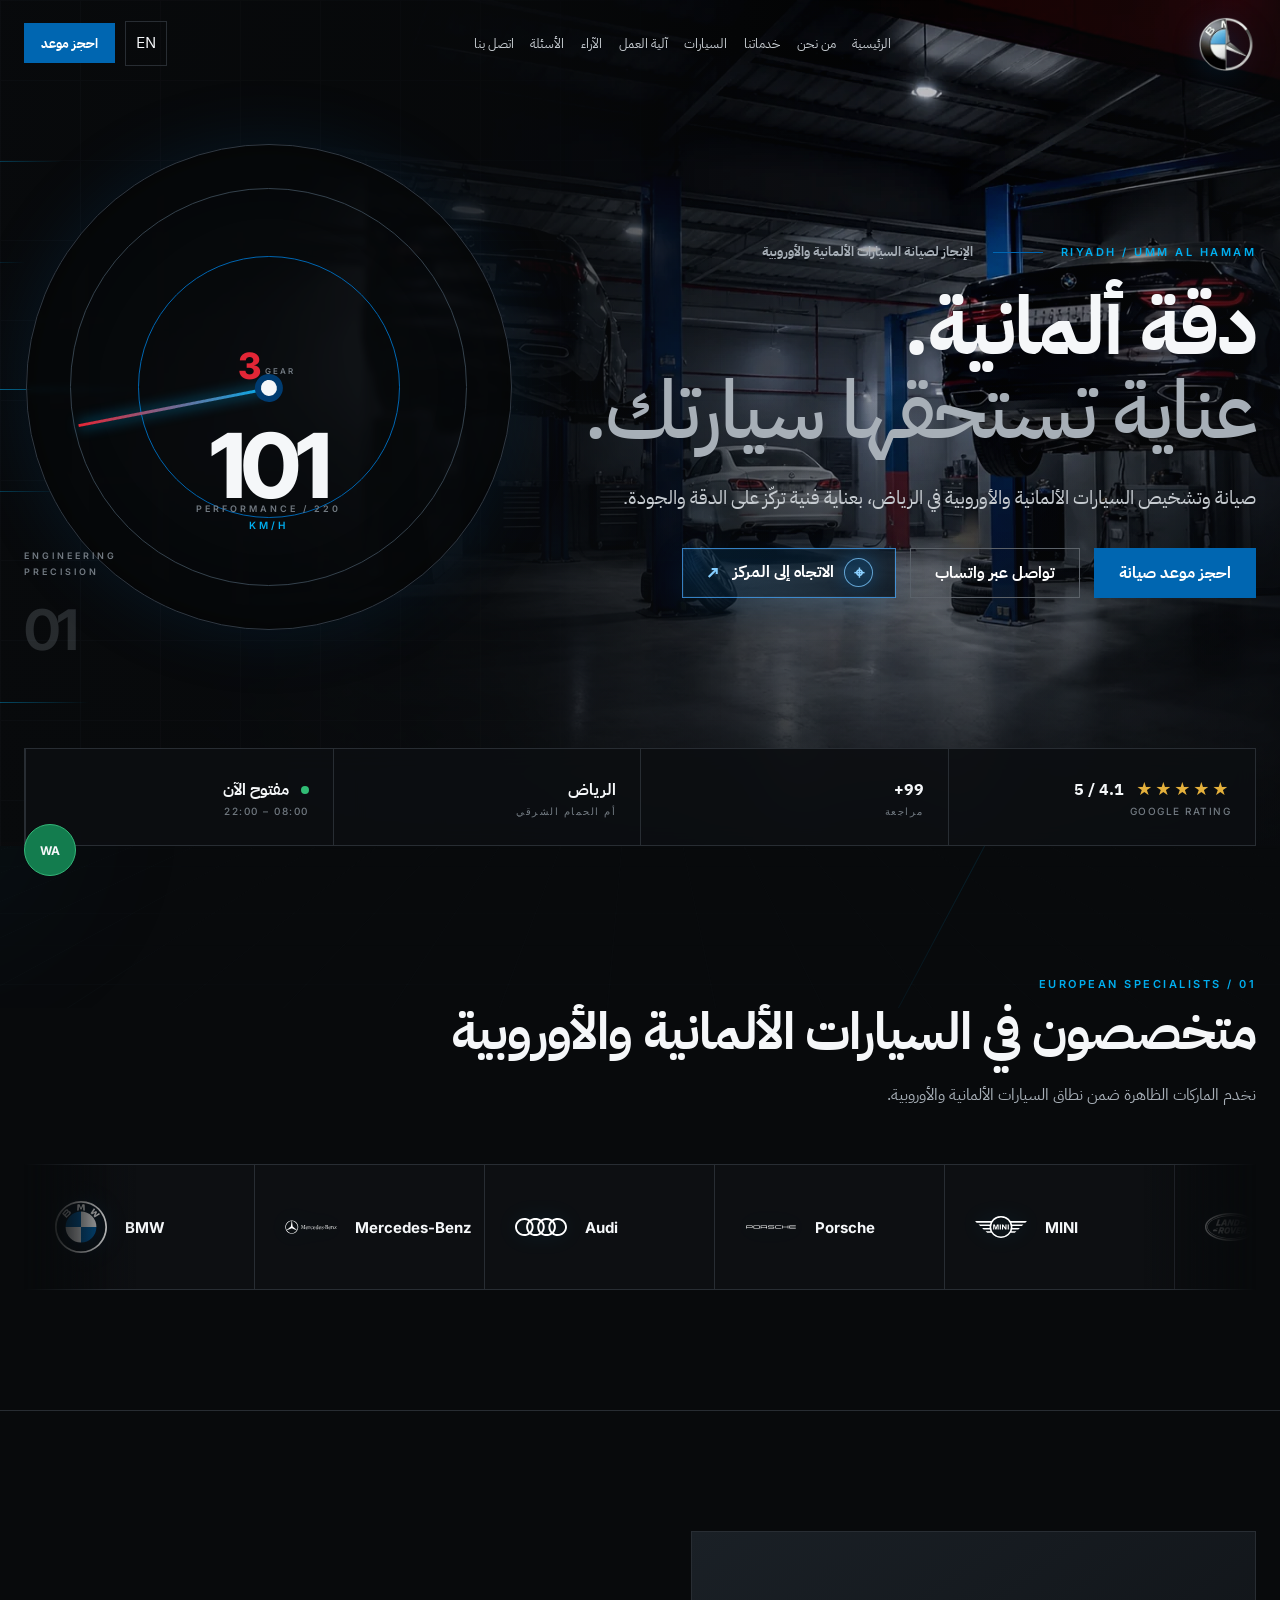
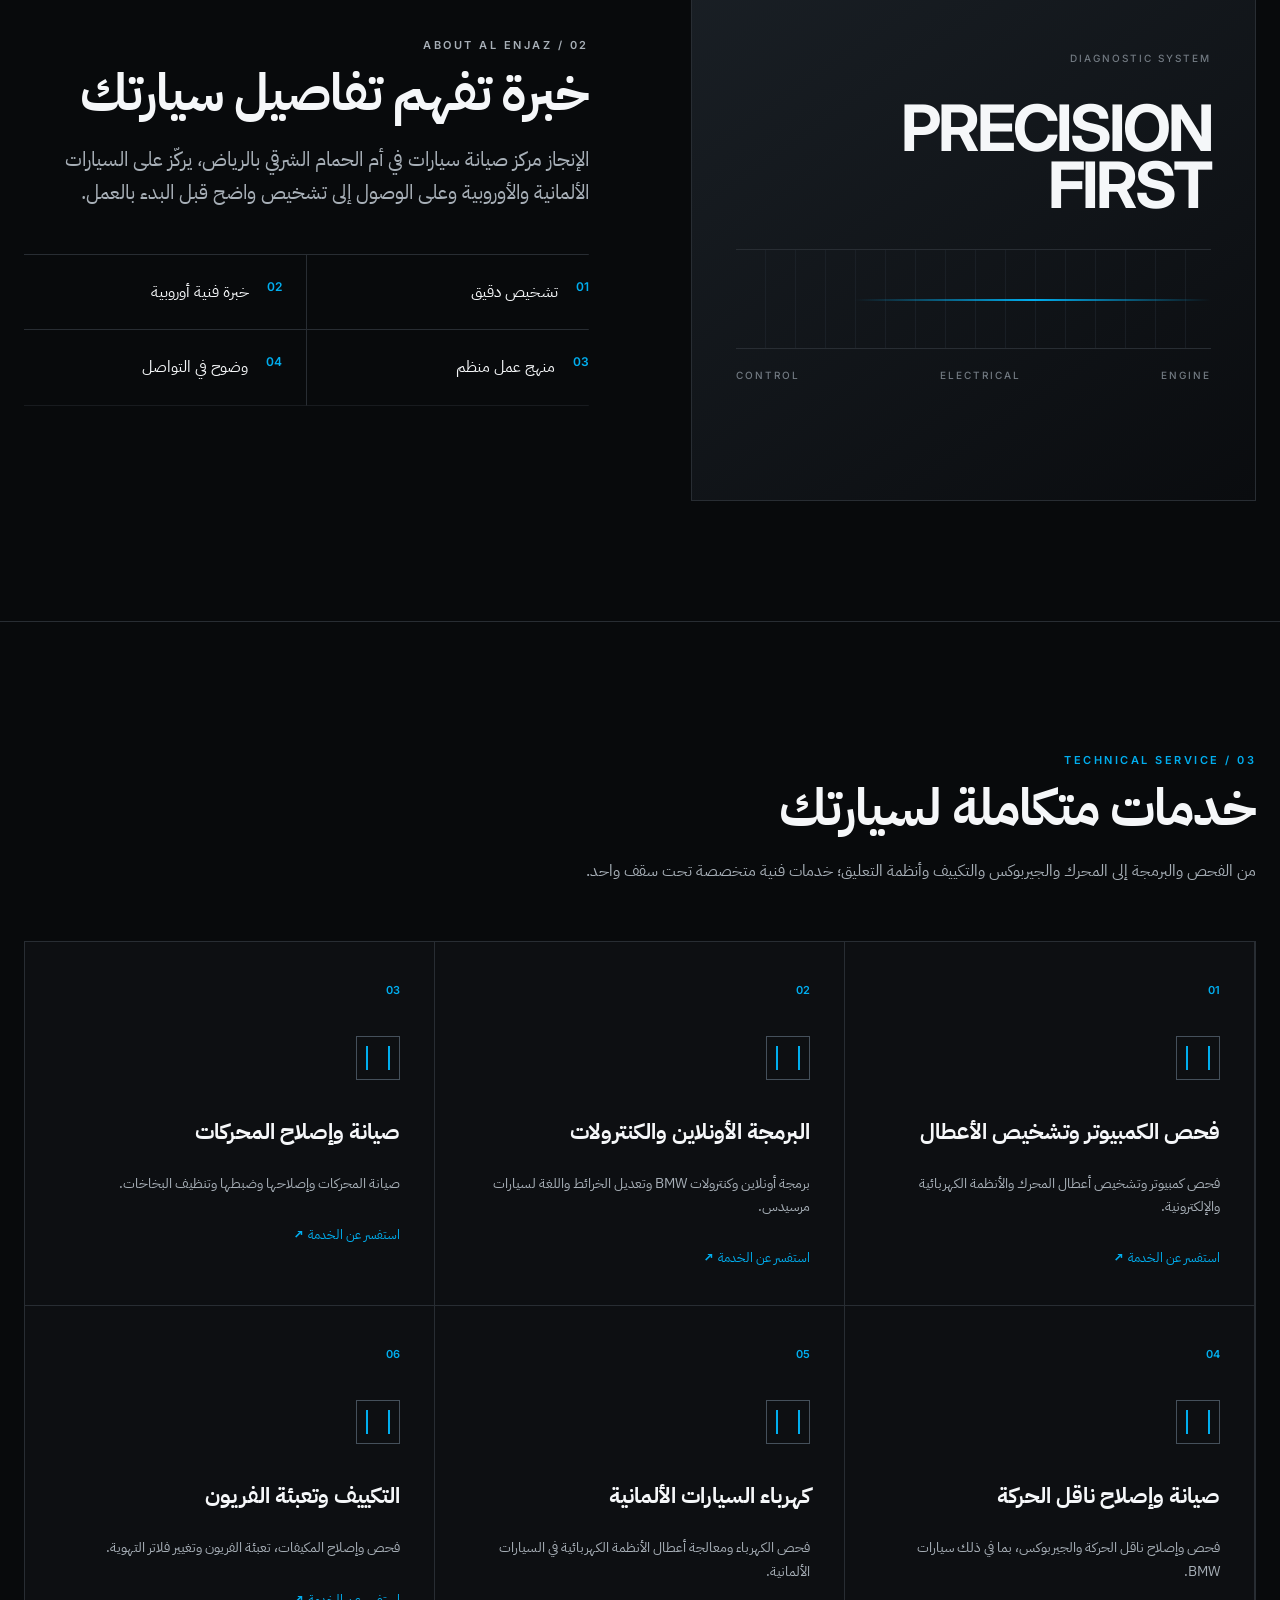
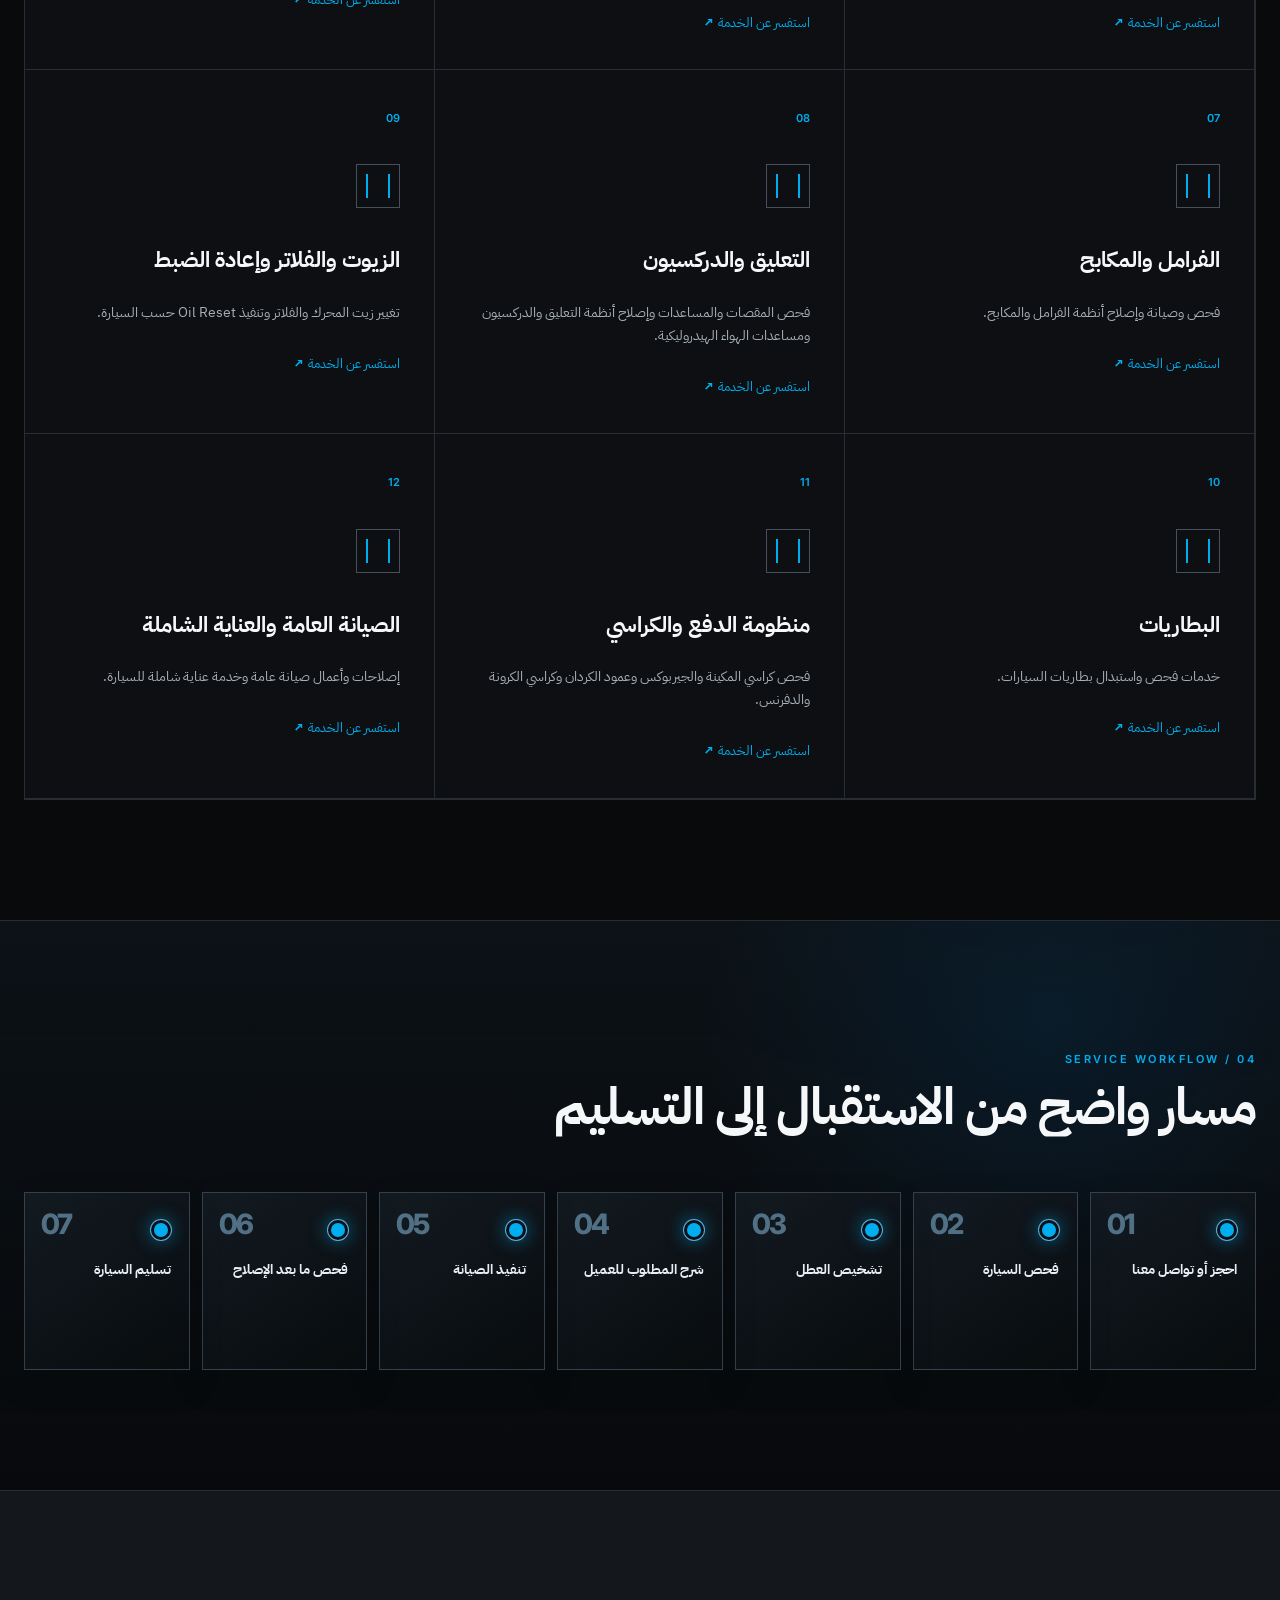
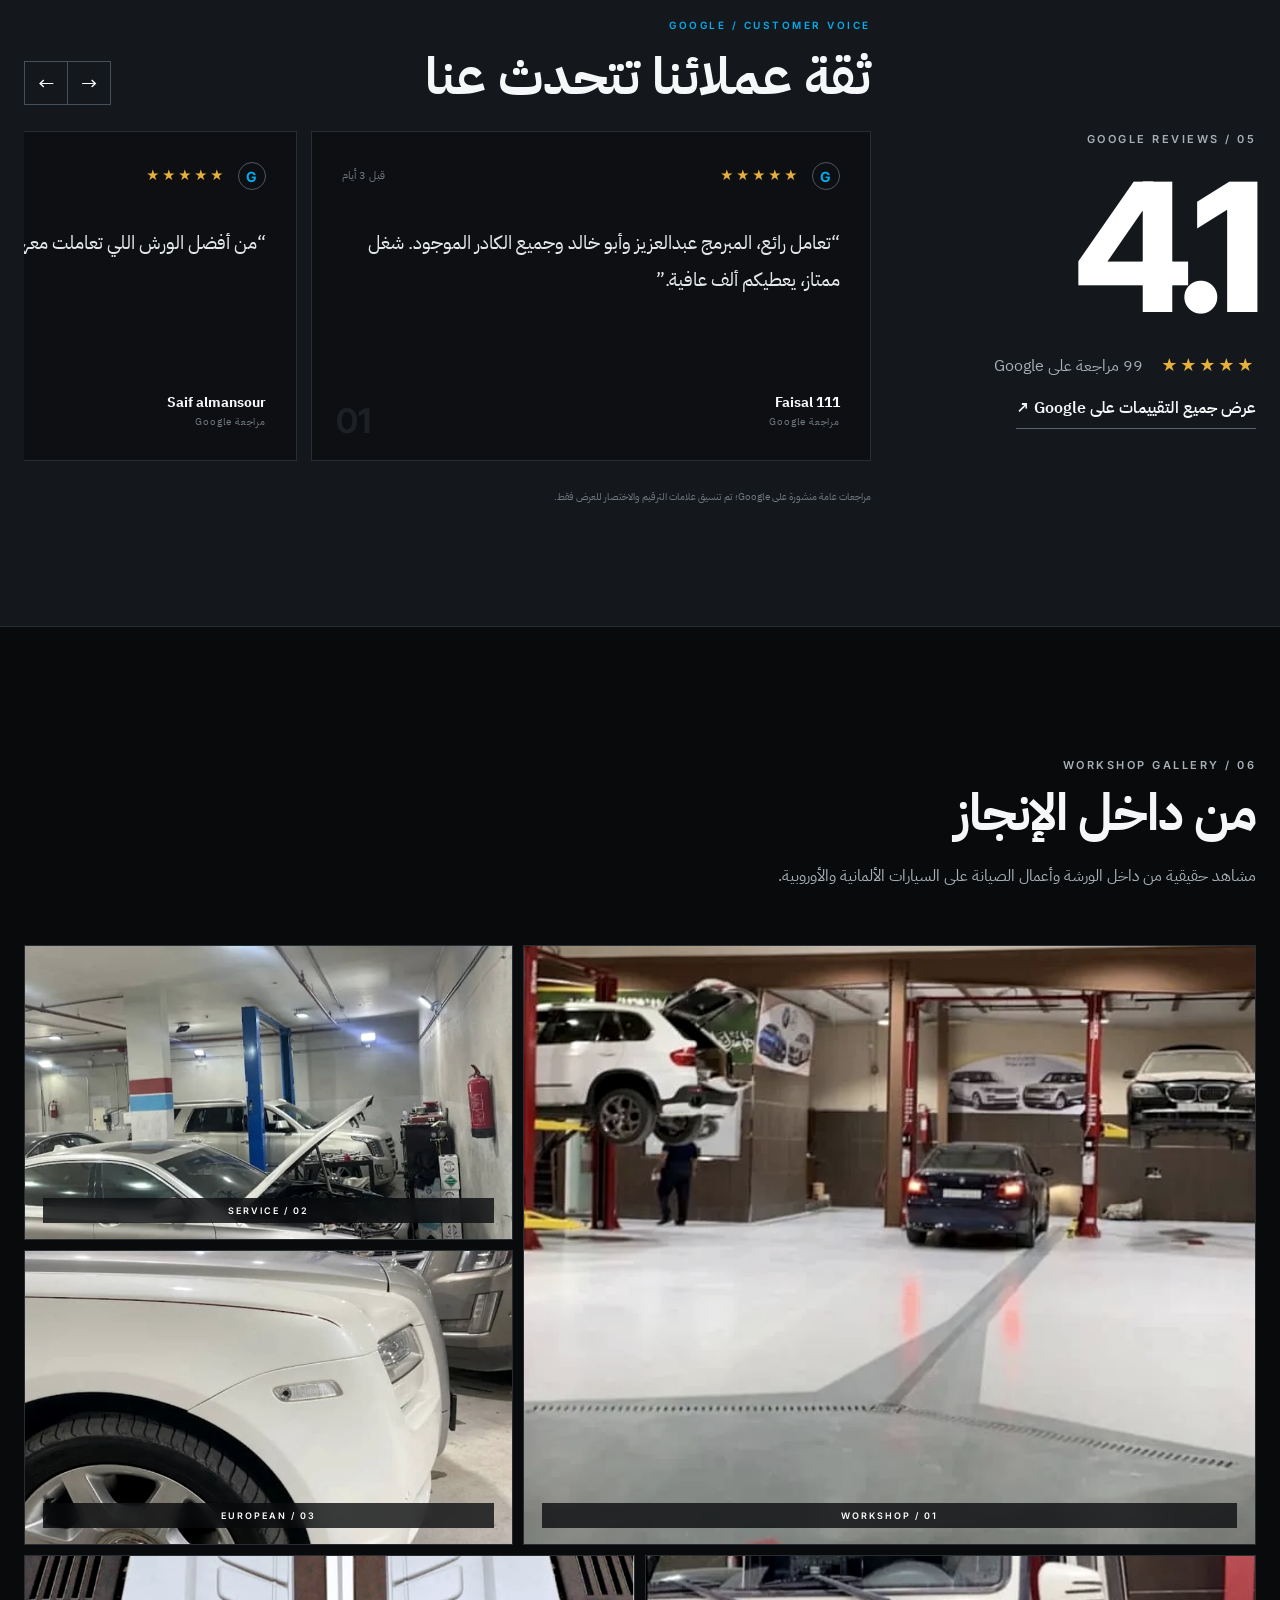
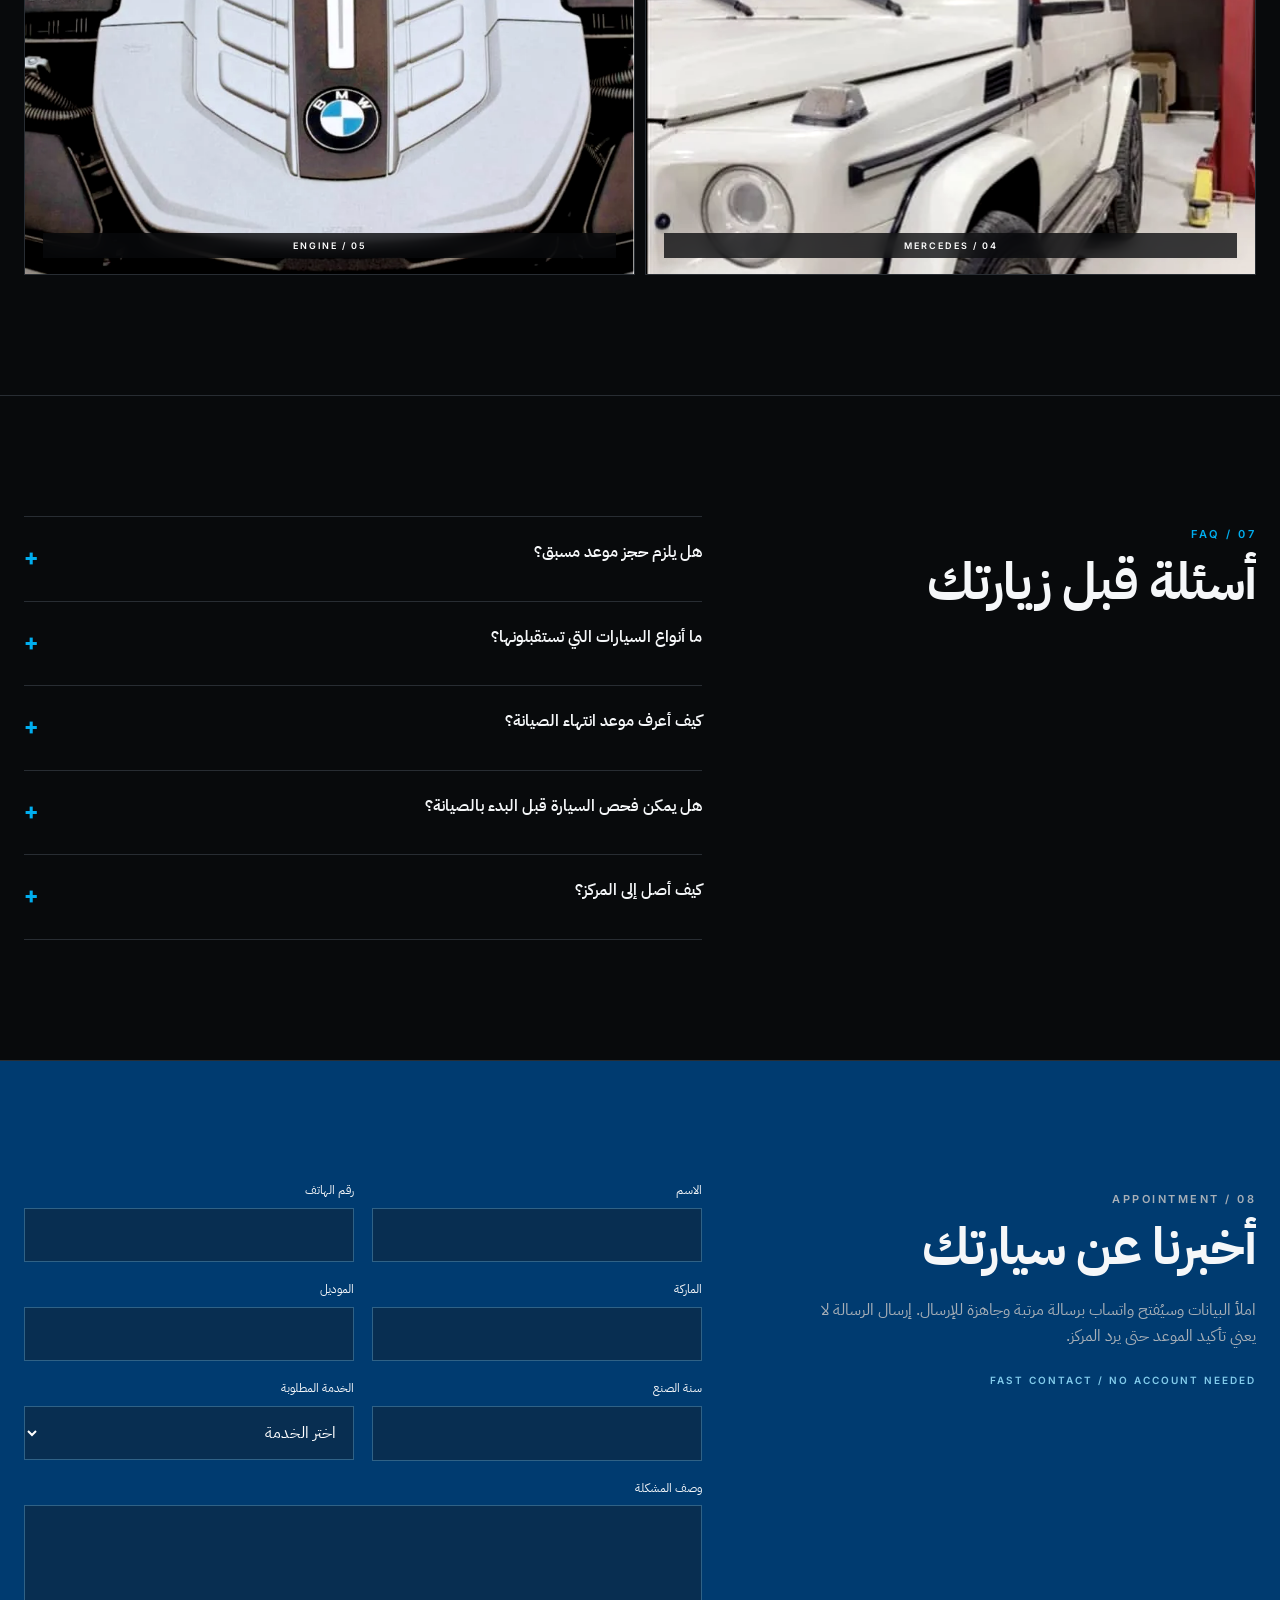
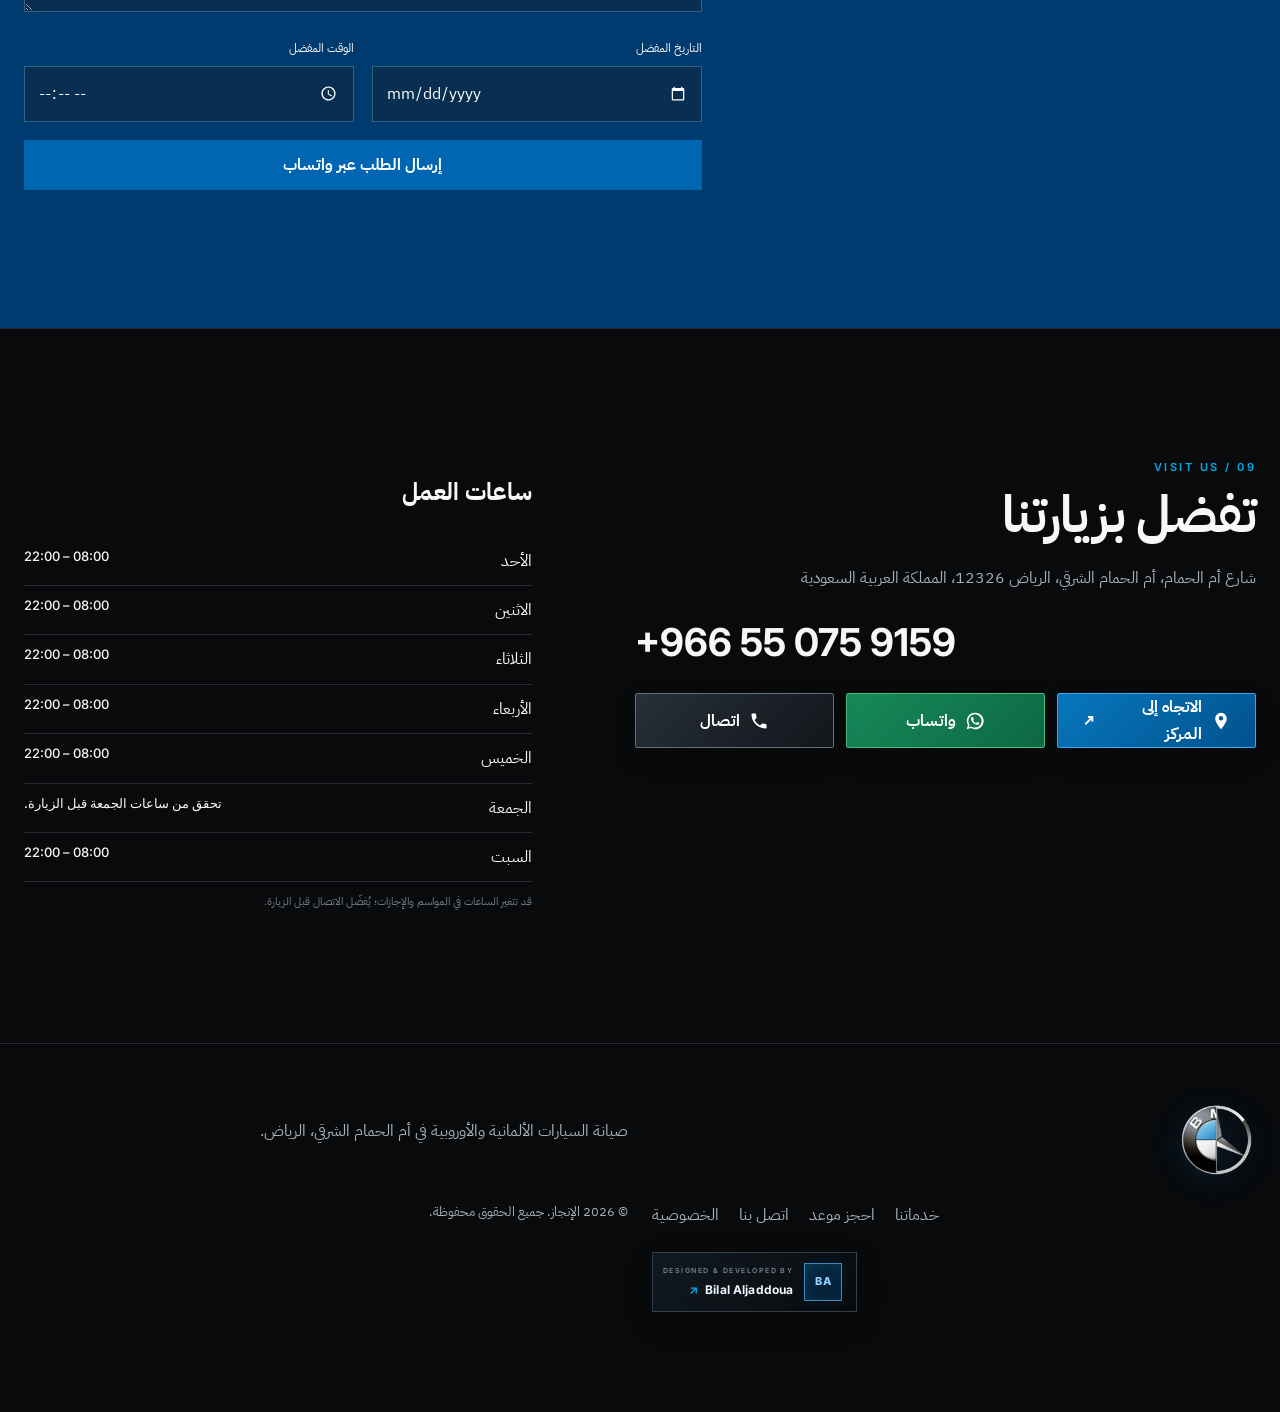
==== commit a205adbf: "5" ====
--- a/index.html
+++ b/index.html
@@ -21,26 +21,30 @@
   <meta name="apple-mobile-web-app-status-bar-style" content="black-translucent">
   <meta name="apple-mobile-web-app-title" content="الإنجاز">
   <link rel="canonical" href="https://bilalaljaddoua.github.io/ELENJAZ/">
+  <link rel="image_src" href="https://bilalaljaddoua.github.io/ELENJAZ/assets/images/social/al-enjaz-social-preview.jpg">
+  <meta itemprop="image" content="https://bilalaljaddoua.github.io/ELENJAZ/assets/images/social/al-enjaz-social-preview.jpg">
   <meta property="og:type" content="website"><meta property="og:locale" content="ar_SA"><meta property="og:locale:alternate" content="en_US">
   <meta property="og:site_name" content="الإنجاز لصيانة السيارات">
   <meta property="og:url" content="https://bilalaljaddoua.github.io/ELENJAZ/">
   <meta property="og:title" content="الإنجاز لصيانة السيارات الألمانية والأوروبية">
   <meta property="og:description" content="دقة في التشخيص، وعناية تقنية بسيارتك في الرياض.">
-  <meta property="og:image" content="https://bilalaljaddoua.github.io/ELENJAZ/assets/images/social/og-al-enjaz.jpg">
-  <meta property="og:image:secure_url" content="https://bilalaljaddoua.github.io/ELENJAZ/assets/images/social/og-al-enjaz.jpg">
+  <meta property="og:image" content="https://bilalaljaddoua.github.io/ELENJAZ/assets/images/social/al-enjaz-social-preview.jpg">
+  <meta property="og:image:url" content="https://bilalaljaddoua.github.io/ELENJAZ/assets/images/social/al-enjaz-social-preview.jpg">
+  <meta property="og:image:secure_url" content="https://bilalaljaddoua.github.io/ELENJAZ/assets/images/social/al-enjaz-social-preview.jpg">
   <meta property="og:image:type" content="image/jpeg"><meta property="og:image:width" content="1200"><meta property="og:image:height" content="630">
   <meta property="og:image:alt" content="الإنجاز لصيانة السيارات الألمانية والأوروبية في الرياض">
   <meta name="twitter:card" content="summary_large_image">
   <meta name="twitter:title" content="الإنجاز لصيانة السيارات الألمانية والأوروبية">
   <meta name="twitter:description" content="صيانة وتشخيص السيارات الألمانية والأوروبية في أم الحمام الشرقي، الرياض.">
-  <meta name="twitter:image" content="https://bilalaljaddoua.github.io/ELENJAZ/assets/images/social/og-al-enjaz.jpg">
+  <meta name="twitter:image" content="https://bilalaljaddoua.github.io/ELENJAZ/assets/images/social/al-enjaz-social-preview.jpg">
+  <meta name="twitter:image:src" content="https://bilalaljaddoua.github.io/ELENJAZ/assets/images/social/al-enjaz-social-preview.jpg">
   <meta name="twitter:image:alt" content="الإنجاز لصيانة السيارات الألمانية والأوروبية في الرياض">
   <link rel="icon" type="image/png" sizes="32x32" href="assets/images/social/favicon-32.png">
   <link rel="apple-touch-icon" sizes="180x180" href="assets/images/social/apple-touch-icon.png">
   <link rel="preload" as="image" href="assets/images/workshop/hero-workshop-v2.webp" type="image/webp" fetchpriority="high">
   <link rel="manifest" href="manifest.webmanifest">
   <link rel="stylesheet" href="css/style.css">
-  <script type="application/ld+json">{"@context":"https://schema.org","@type":"AutoRepair","@id":"https://bilalaljaddoua.github.io/ELENJAZ/#business","url":"https://bilalaljaddoua.github.io/ELENJAZ/","name":"الإنجاز لصيانة السيارات الألمانية والأوروبية","alternateName":"Al Enjaz German & European Car Service","description":"مركز صيانة سيارات ألمانية وأوروبية في أم الحمام الشرقي، الرياض.","telephone":"+966550759159","image":["https://bilalaljaddoua.github.io/ELENJAZ/assets/images/social/og-al-enjaz.jpg","https://bilalaljaddoua.github.io/ELENJAZ/assets/images/workshop/hero-workshop-v2.webp"],"address":{"@type":"PostalAddress","streetAddress":"شارع أم الحمام","addressLocality":"الرياض","addressRegion":"أم الحمام الشرقي","postalCode":"12326","addressCountry":"SA"},"areaServed":{"@type":"City","name":"الرياض"},"hasMap":"https://maps.app.goo.gl/58Ttafaar7ng9Sak6","aggregateRating":{"@type":"AggregateRating","ratingValue":"4.1","reviewCount":"99","bestRating":"5"},"openingHoursSpecification":[{"@type":"OpeningHoursSpecification","dayOfWeek":["Saturday","Sunday","Monday","Tuesday","Wednesday","Thursday"],"opens":"08:00","closes":"22:00"}]}</script>
+  <script type="application/ld+json">{"@context":"https://schema.org","@type":"AutoRepair","@id":"https://bilalaljaddoua.github.io/ELENJAZ/#business","url":"https://bilalaljaddoua.github.io/ELENJAZ/","name":"الإنجاز لصيانة السيارات الألمانية والأوروبية","alternateName":"Al Enjaz German & European Car Service","description":"مركز صيانة سيارات ألمانية وأوروبية في أم الحمام الشرقي، الرياض.","telephone":"+966550759159","image":["https://bilalaljaddoua.github.io/ELENJAZ/assets/images/social/al-enjaz-social-preview.jpg","https://bilalaljaddoua.github.io/ELENJAZ/assets/images/workshop/hero-workshop-v2.webp"],"address":{"@type":"PostalAddress","streetAddress":"شارع أم الحمام","addressLocality":"الرياض","addressRegion":"أم الحمام الشرقي","postalCode":"12326","addressCountry":"SA"},"areaServed":{"@type":"City","name":"الرياض"},"hasMap":"https://maps.app.goo.gl/58Ttafaar7ng9Sak6","aggregateRating":{"@type":"AggregateRating","ratingValue":"4.1","reviewCount":"99","bestRating":"5"},"openingHoursSpecification":[{"@type":"OpeningHoursSpecification","dayOfWeek":["Saturday","Sunday","Monday","Tuesday","Wednesday","Thursday"],"opens":"08:00","closes":"22:00"}]}</script>
 </head>
 <body>
   <div class="scroll-progress" id="scrollProgress" aria-hidden="true"></div>
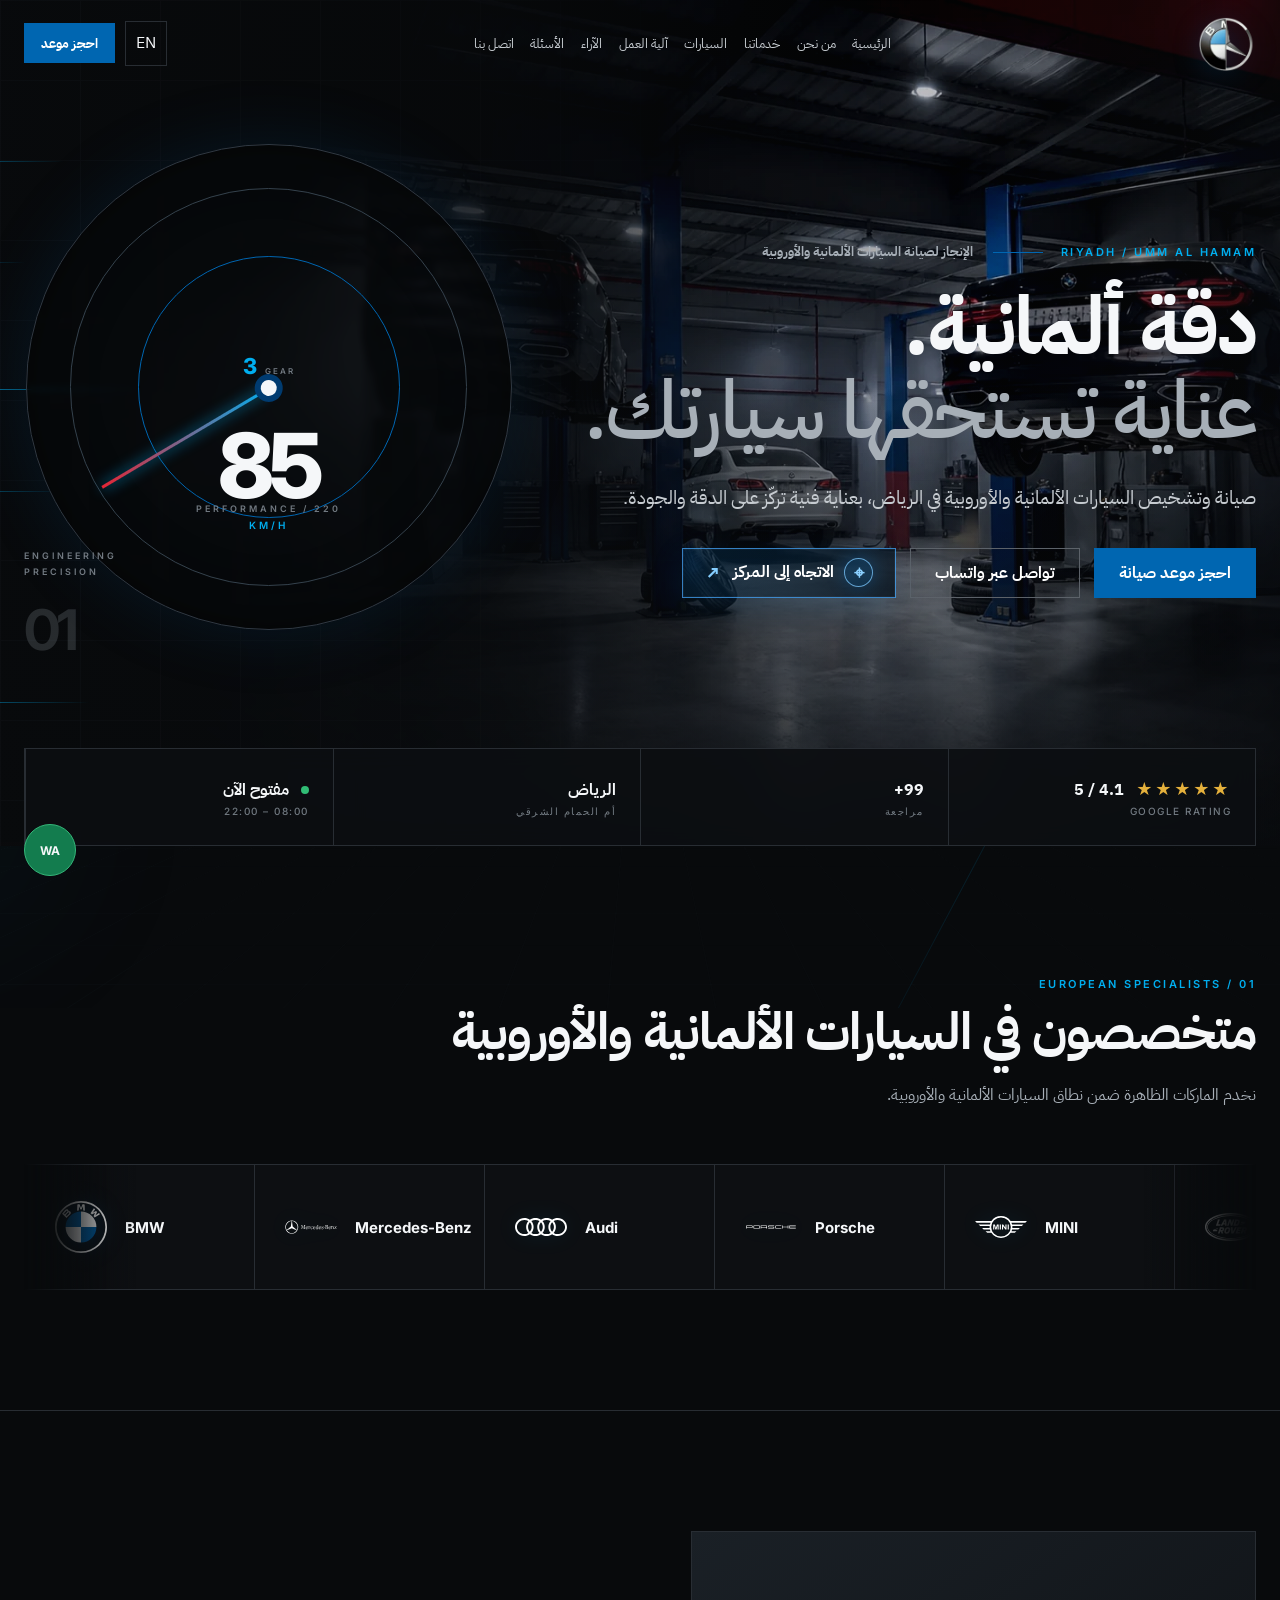
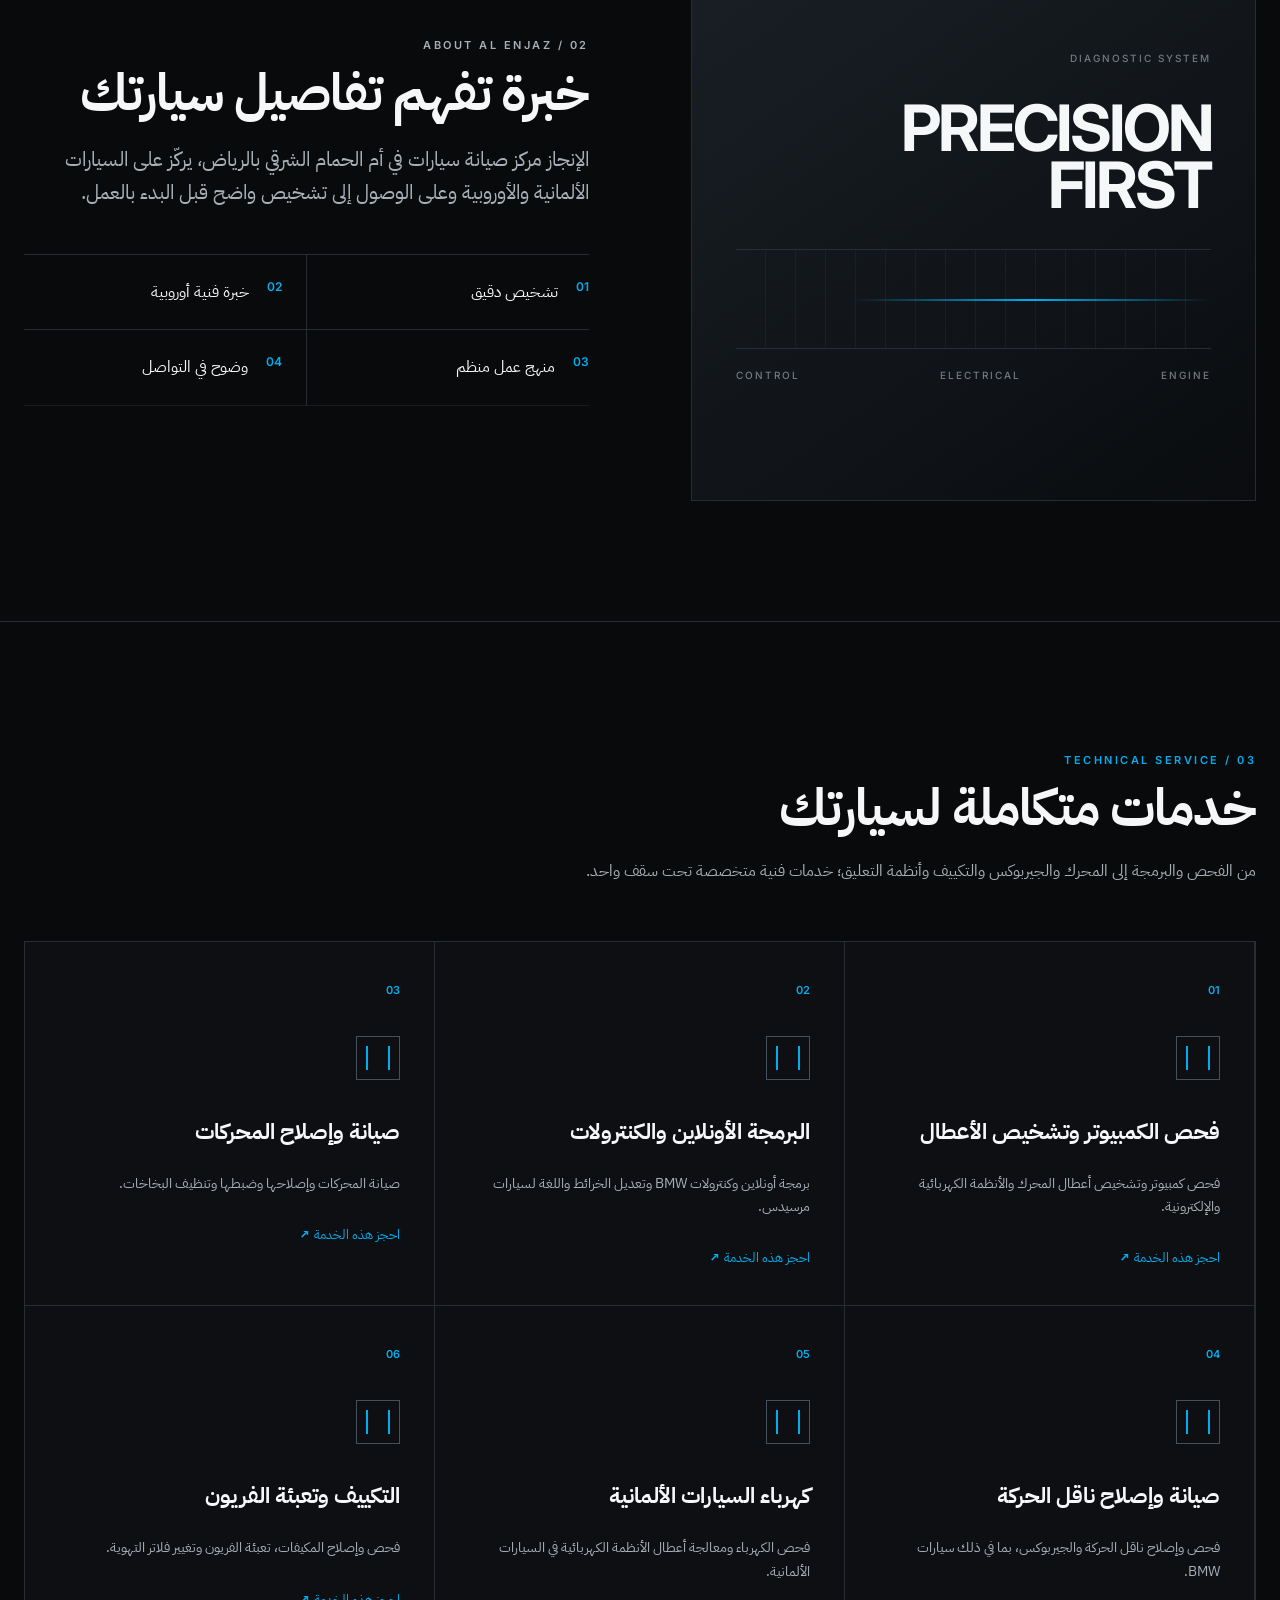
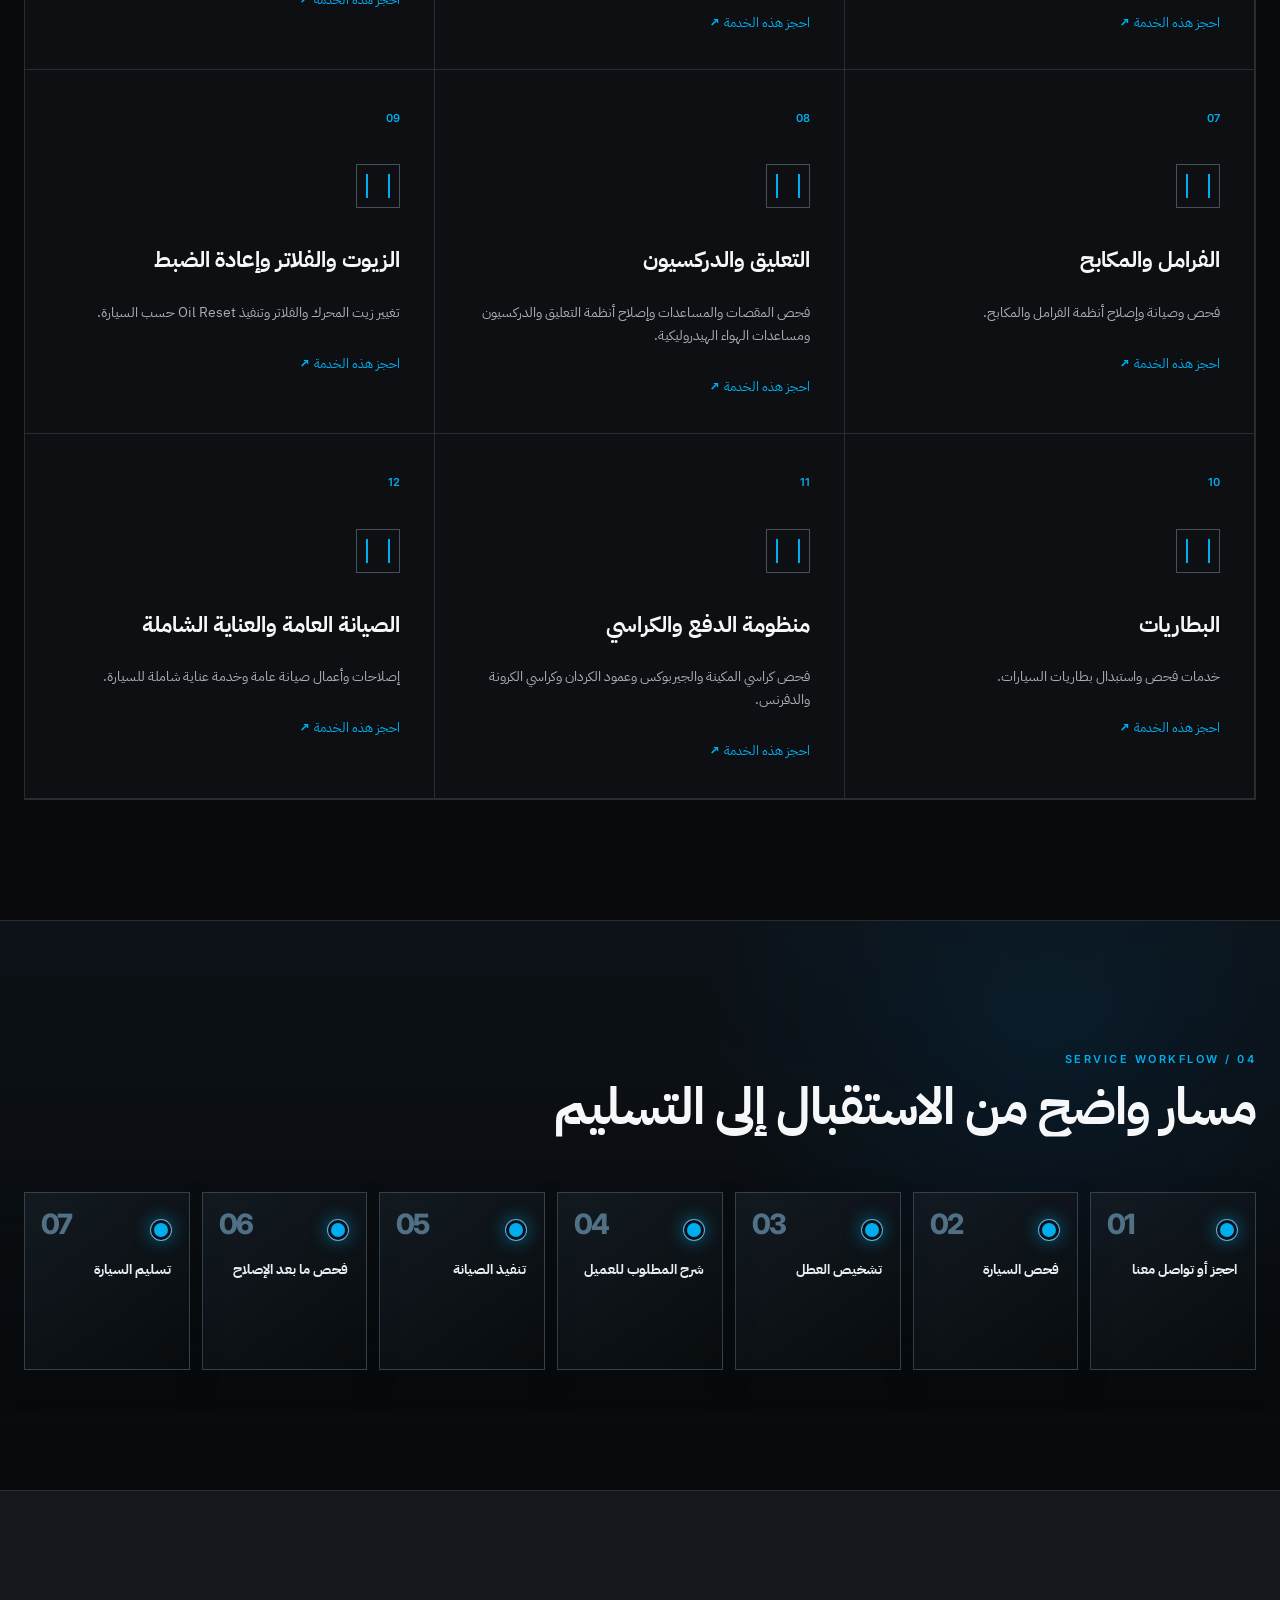
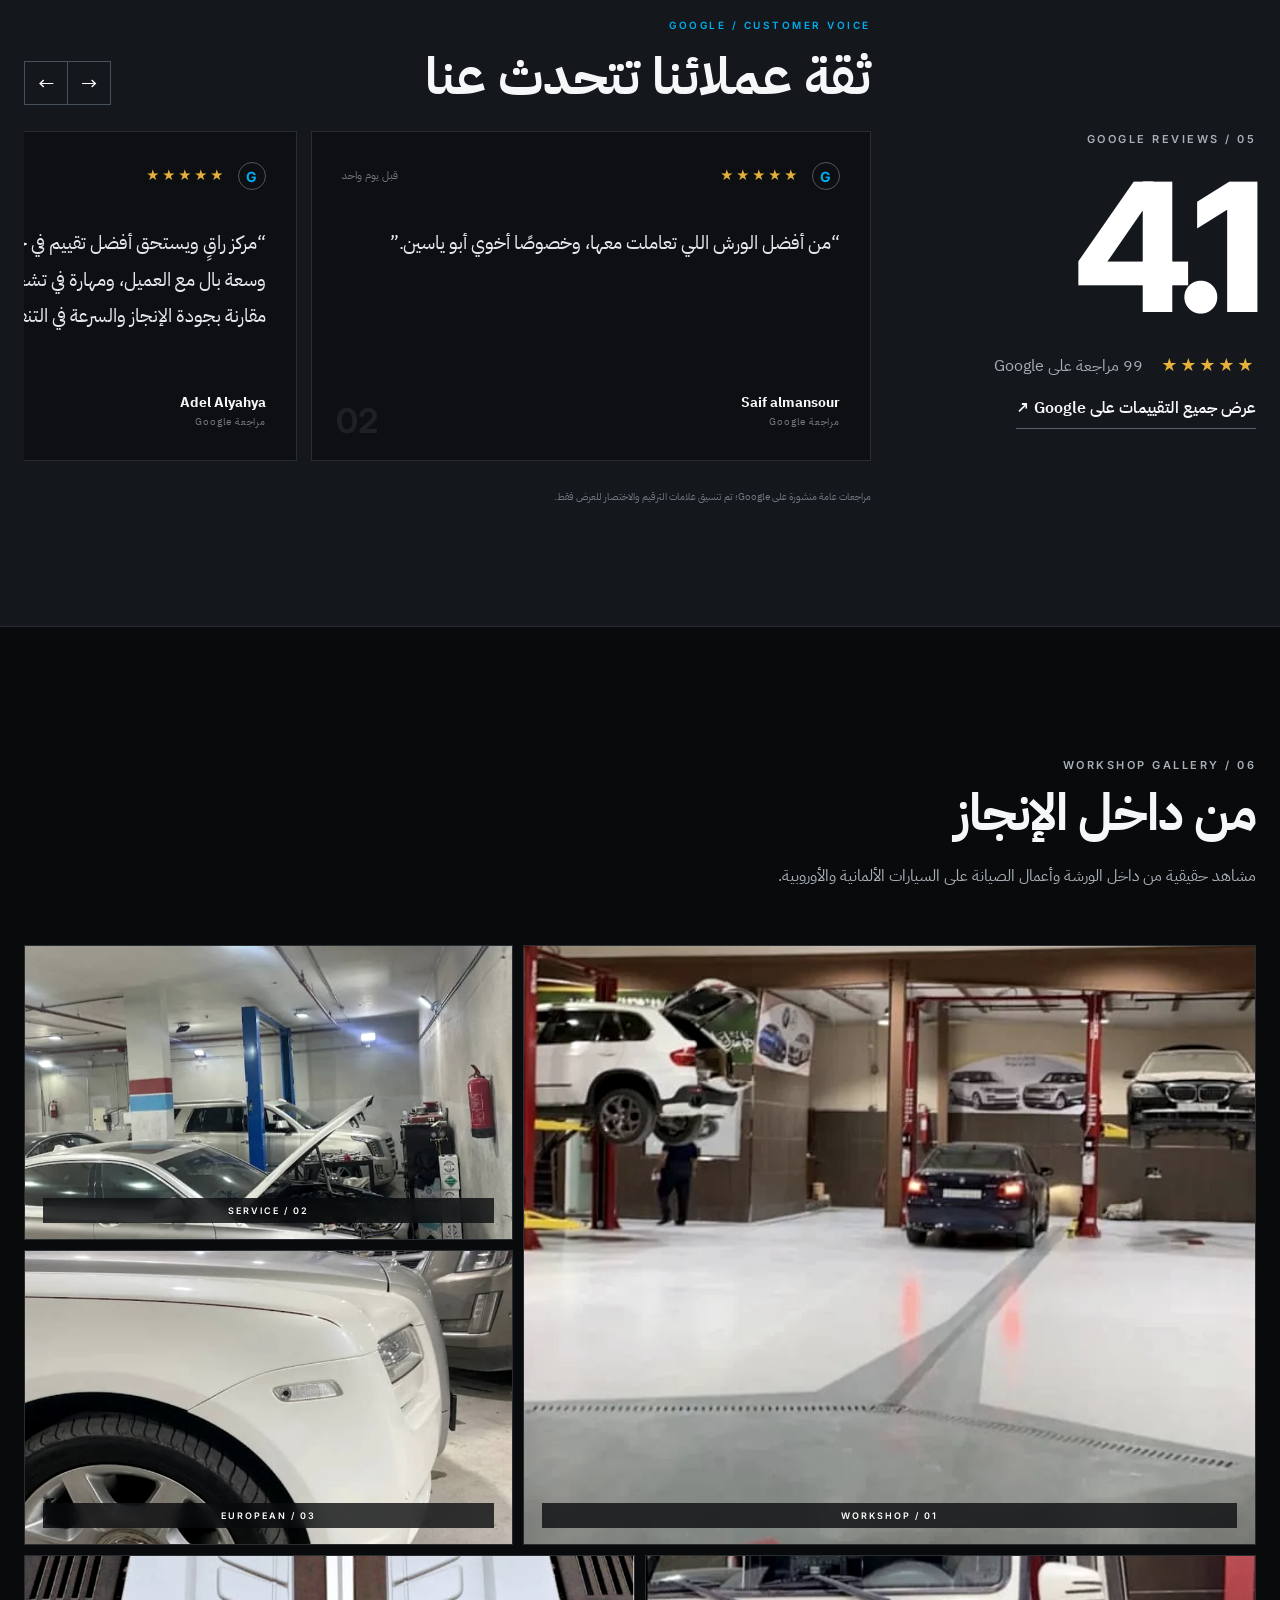
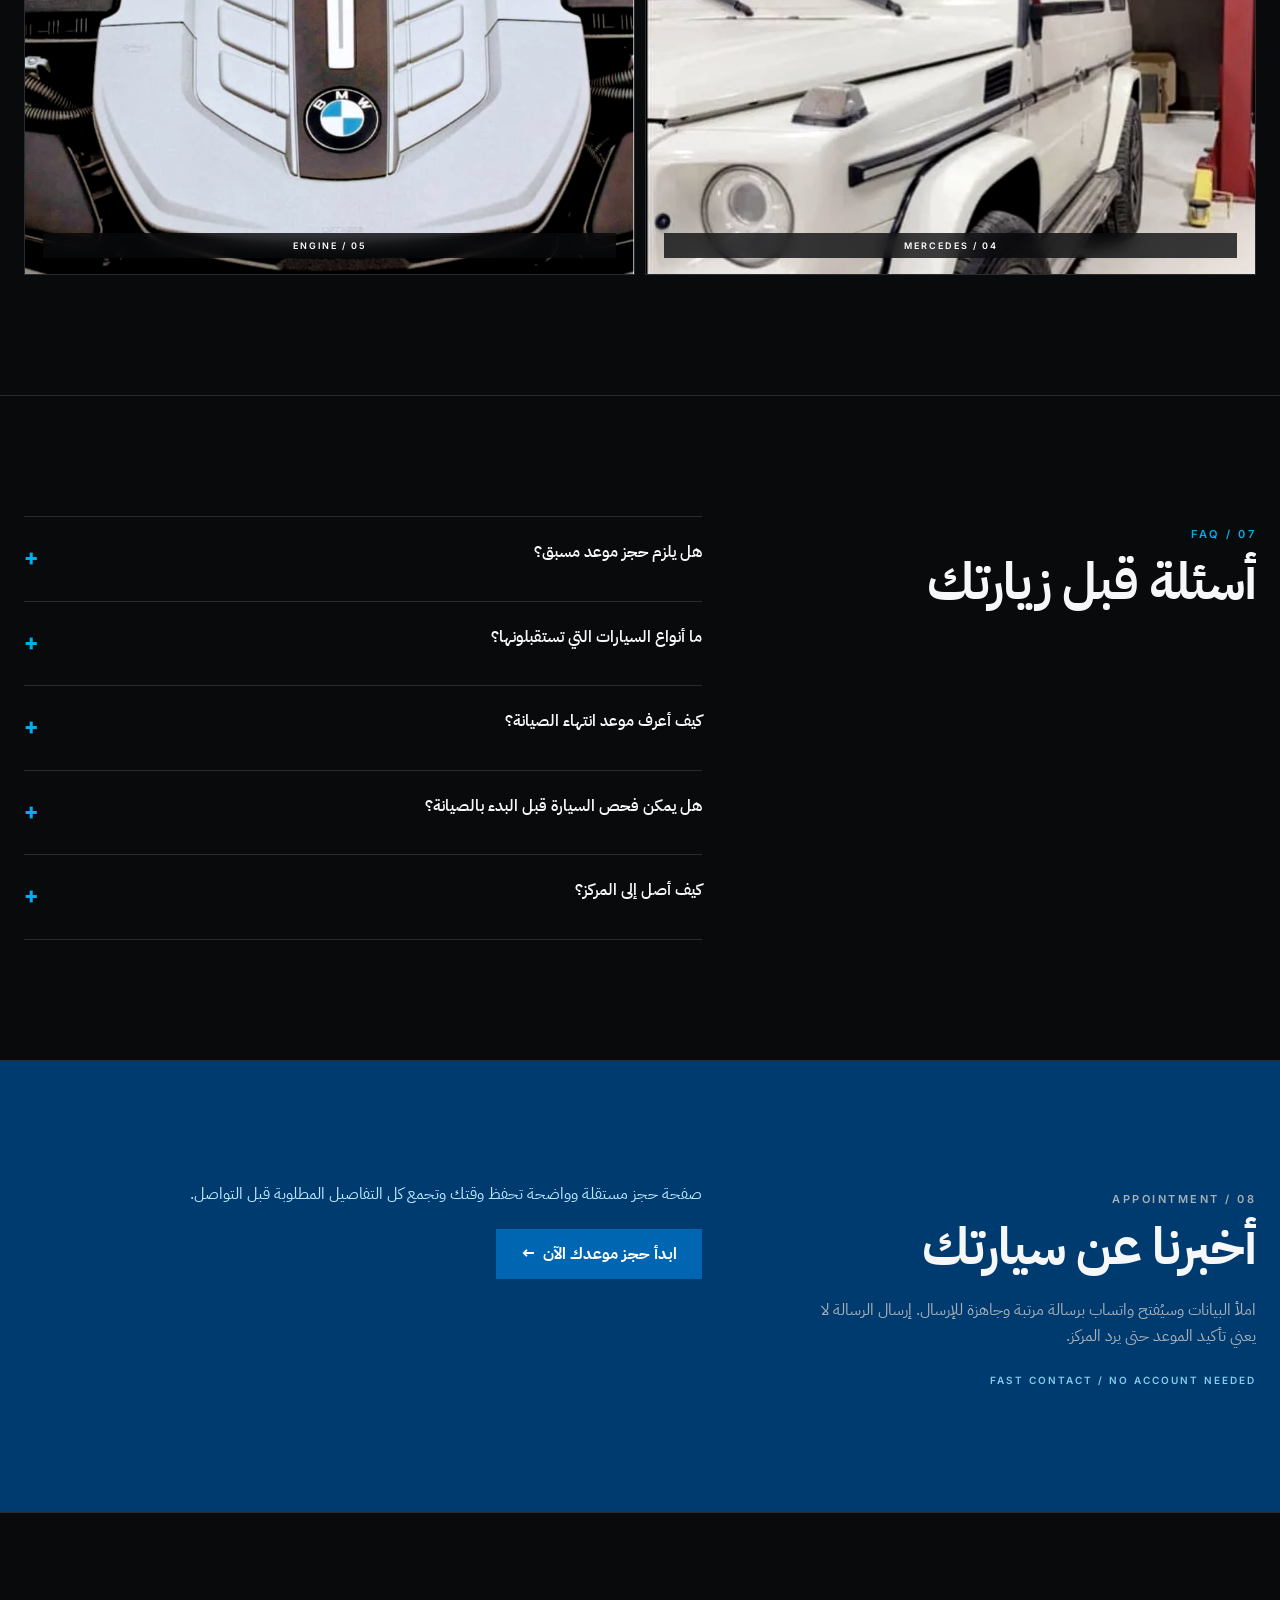
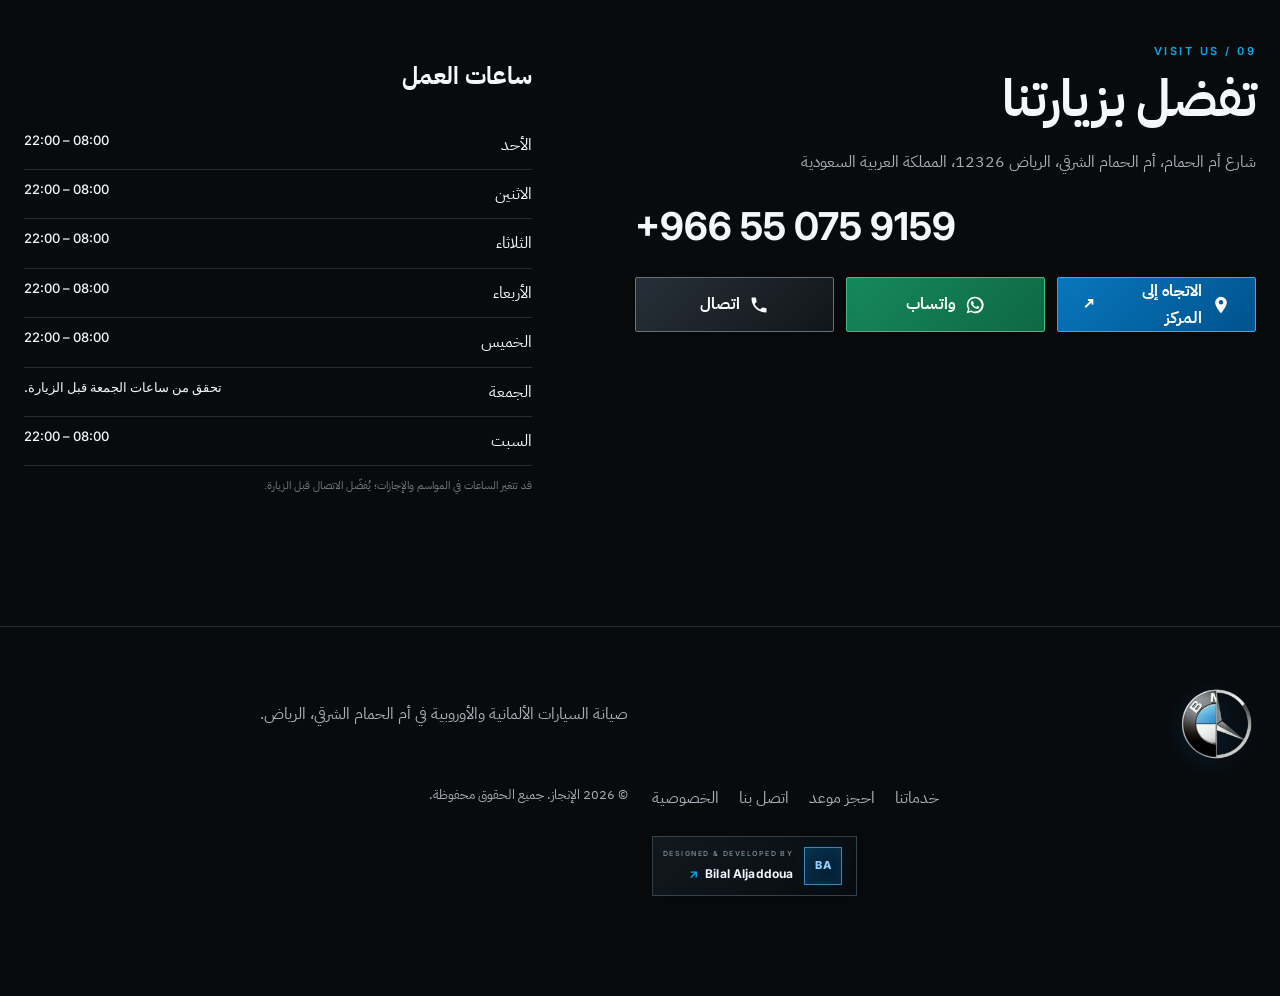
==== commit 3d9c7fea: "2" ====
--- a/index.html
+++ b/index.html
@@ -60,7 +60,7 @@
       <a href="#process" data-i18n="navProcess">آلية العمل</a><a href="#reviews" data-i18n="navReviews">الآراء</a>
       <a href="#faq" data-i18n="navFaq">الأسئلة</a><a href="#contact" data-i18n="navContact">اتصل بنا</a>
     </nav>
-    <div class="header-actions"><button class="lang" id="langToggle" type="button" aria-label="Switch to English">EN</button><a class="btn btn-small" href="#booking" data-i18n="book">احجز موعد</a><button class="menu" id="menu" type="button" aria-controls="nav" aria-expanded="false"><span></span><span></span><span></span><b data-i18n="menu">القائمة</b></button></div>
+    <div class="header-actions"><button class="lang" id="langToggle" type="button" aria-label="Switch to English">EN</button><a class="btn btn-small" href="booking.html" data-i18n="book">احجز موعد</a><button class="menu" id="menu" type="button" aria-controls="nav" aria-expanded="false"><span></span><span></span><span></span><b data-i18n="menu">القائمة</b></button></div>
   </header>
 
   <main id="main">
@@ -70,7 +70,7 @@
         <p class="eyebrow"><span>RIYADH / UMM AL HAMAM</span><b data-i18n="heroEyebrow">الإنجاز لصيانة السيارات الألمانية والأوروبية</b></p>
         <h1 data-i18n="heroTitle">دقة ألمانية.<br><em>عناية تستحقها سيارتك.</em></h1>
         <p class="lead" data-i18n="heroText">صيانة وتشخيص السيارات الألمانية والأوروبية في الرياض، بعناية فنية تركّز على الدقة والجودة.</p>
-        <div class="hero-actions"><a class="btn" href="#booking" data-i18n="bookService">احجز موعد صيانة</a><a class="btn btn-outline js-whatsapp" href="#" target="_blank" rel="noopener" data-i18n="whatsapp">تواصل عبر واتساب</a><a class="text-link js-maps" href="#" target="_blank" rel="noopener" data-i18n="directions">الاتجاه إلى المركز <span>↗</span></a></div>
+        <div class="hero-actions"><a class="btn" href="booking.html" data-i18n="bookService">احجز موعد صيانة</a><a class="btn btn-outline js-whatsapp" href="#" target="_blank" rel="noopener" data-i18n="whatsapp">تواصل عبر واتساب</a><a class="text-link js-maps" href="#" target="_blank" rel="noopener" data-i18n="directions">الاتجاه إلى المركز <span>↗</span></a></div>
       </div>
       <div class="hero-index" aria-hidden="true">ENGINEERING<br>PRECISION <b>01</b></div>
       <div class="trust-strip"><div><span class="stars" aria-label="4.1 من 5">★★★★★</span><b><span data-bind="rating">4.1</span> / 5</b><small>GOOGLE RATING</small></div><div><b><span data-bind="reviewCount">99</span>+</b><small data-i18n="reviews">مراجعة</small></div><div><b data-i18n="riyadh">الرياض</b><small data-i18n="district">أم الحمام الشرقي</small></div><div class="status"><i></i><b id="openStatus">—</b><small id="todayHours">—</small></div></div>
@@ -92,12 +92,12 @@
 
     <section class="section faq" id="faq"><div class="section-head reveal"><p class="kicker">07 / FAQ</p><h2 data-i18n="faqTitle">أسئلة قبل زيارتك</h2></div><div id="faqList" class="accordion"></div></section>
 
-    <section class="section booking" id="booking"><div class="booking-copy reveal"><p class="kicker">08 / APPOINTMENT</p><h2 data-i18n="bookingTitle">أخبرنا عن سيارتك</h2><p data-i18n="bookingText">املأ البيانات وسيُفتح واتساب برسالة مرتبة وجاهزة للإرسال. إرسال الرسالة لا يعني تأكيد الموعد حتى يرد المركز.</p><span>FAST CONTACT / NO ACCOUNT NEEDED</span></div><form id="bookingForm" class="booking-form reveal"><label><span data-i18n="name">الاسم</span><input name="name" required autocomplete="name"></label><label><span data-i18n="phone">رقم الهاتف</span><input name="phone" required inputmode="tel" autocomplete="tel"></label><label><span data-i18n="brand">الماركة</span><input name="brand" required></label><label><span data-i18n="model">الموديل</span><input name="model"></label><label><span data-i18n="year">سنة الصنع</span><input name="year" inputmode="numeric" pattern="[0-9]{4}"></label><label><span data-i18n="service">الخدمة المطلوبة</span><select name="service" id="serviceSelect"></select></label><label class="full"><span data-i18n="issue">وصف المشكلة</span><textarea name="issue" rows="3"></textarea></label><label><span data-i18n="date">التاريخ المفضل</span><input type="date" name="date"></label><label><span data-i18n="time">الوقت المفضل</span><input type="time" name="time"></label><button class="btn full" type="submit" data-i18n="sendWhatsapp">إرسال الطلب عبر واتساب</button><p class="form-note full" id="formNote" aria-live="polite"></p></form></section>
+    <section class="section booking" id="booking"><div class="booking-copy reveal"><p class="kicker">08 / APPOINTMENT</p><h2 data-i18n="bookingTitle">أخبرنا عن سيارتك</h2><p data-i18n="bookingText">انتقل إلى صفحة الحجز، أدخل تفاصيل سيارتك والموعد المناسب، ثم أرسل الطلب عبر واتساب برسالة مرتبة.</p><span>FAST CONTACT / NO ACCOUNT NEEDED</span></div><div class="booking-form reveal"><div class="full"><p style="margin:0 0 22px;color:#bde8ff">صفحة حجز مستقلة وواضحة تحفظ وقتك وتجمع كل التفاصيل المطلوبة قبل التواصل.</p><a class="btn full" href="booking.html">ابدأ حجز موعدك الآن <span style="margin-inline-start:8px">←</span></a></div></div></section>
 
     <section class="section contact" id="contact"><div class="contact-card reveal"><p class="kicker">09 / VISIT US</p><h2 data-i18n="visitTitle">تفضل بزيارتنا</h2><address data-bind="addressAr">شارع أم الحمام، أم الحمام الشرقي، الرياض 12326، المملكة العربية السعودية</address><a class="phone js-phone" href="#" dir="ltr">+966 55 075 9159</a><div class="contact-actions"><a class="btn js-maps" href="#" target="_blank" rel="noopener" data-i18n="directions">الاتجاهات</a><a class="btn contact-whatsapp js-whatsapp" href="#" target="_blank" rel="noopener" data-i18n="whatsappShort">واتساب</a><a class="btn btn-outline js-phone" href="#" data-i18n="call">اتصال</a></div></div><div class="hours reveal"><h3 data-i18n="hoursTitle">ساعات العمل</h3><div id="hoursList"></div><p data-i18n="hoursCaveat">قد تتغير الساعات في المواسم والإجازات؛ يُفضّل الاتصال قبل الزيارة.</p></div></section>
   </main>
 
-  <footer><a class="brand brand-image" href="#top" aria-label="الإنجاز - الرئيسية"><img src="assets/images/social/ICON.png" alt="شعار الإنجاز" width="76" height="71" loading="lazy"></a><p data-i18n="footerText">صيانة السيارات الألمانية والأوروبية في أم الحمام الشرقي، الرياض.</p><div><a href="#services" data-i18n="navServices">خدماتنا</a><a href="#booking" data-i18n="book">احجز موعد</a><a href="#contact" data-i18n="navContact">اتصل بنا</a><a href="privacy.html" data-i18n="privacy">الخصوصية</a></div><small>© <span id="yearNow"></span> <span data-i18n="rights">الإنجاز. جميع الحقوق محفوظة.</span></small><small class="developer-credit"><b aria-hidden="true">BA</b><span>Designed &amp; Developed by</span><a href="https://bilalaljaddoua.me/" target="_blank" rel="noopener">Bilal Aljaddoua <i aria-hidden="true">↗</i></a></small></footer>
+  <footer><a class="brand brand-image" href="#top" aria-label="الإنجاز - الرئيسية"><img src="assets/images/social/ICON.png" alt="شعار الإنجاز" width="76" height="71" loading="lazy"></a><p data-i18n="footerText">صيانة السيارات الألمانية والأوروبية في أم الحمام الشرقي، الرياض.</p><div><a href="#services" data-i18n="navServices">خدماتنا</a><a href="booking.html" data-i18n="book">احجز موعد</a><a href="#contact" data-i18n="navContact">اتصل بنا</a><a href="privacy.html" data-i18n="privacy">الخصوصية</a></div><small>© <span id="yearNow"></span> <span data-i18n="rights">الإنجاز. جميع الحقوق محفوظة.</span></small><small class="developer-credit"><b aria-hidden="true">BA</b><span>Designed &amp; Developed by</span><a href="https://bilalaljaddoua.me/" target="_blank" rel="noopener">Bilal Aljaddoua <i aria-hidden="true">↗</i></a></small></footer>
   <a class="floating-wa js-whatsapp" href="#" target="_blank" rel="noopener" aria-label="WhatsApp">WA</a>
   <div class="mobile-bar" id="mobileBar"><a class="js-phone" href="#" data-i18n="call">اتصال</a><a class="js-whatsapp" href="#" target="_blank" rel="noopener" data-i18n="whatsappShort">واتساب</a><a class="js-maps" href="#" target="_blank" rel="noopener" data-i18n="directionsShort">الاتجاهات</a></div>
   <dialog class="lightbox" id="lightbox"><button type="button" aria-label="إغلاق">×</button><img src="" alt=""></dialog>
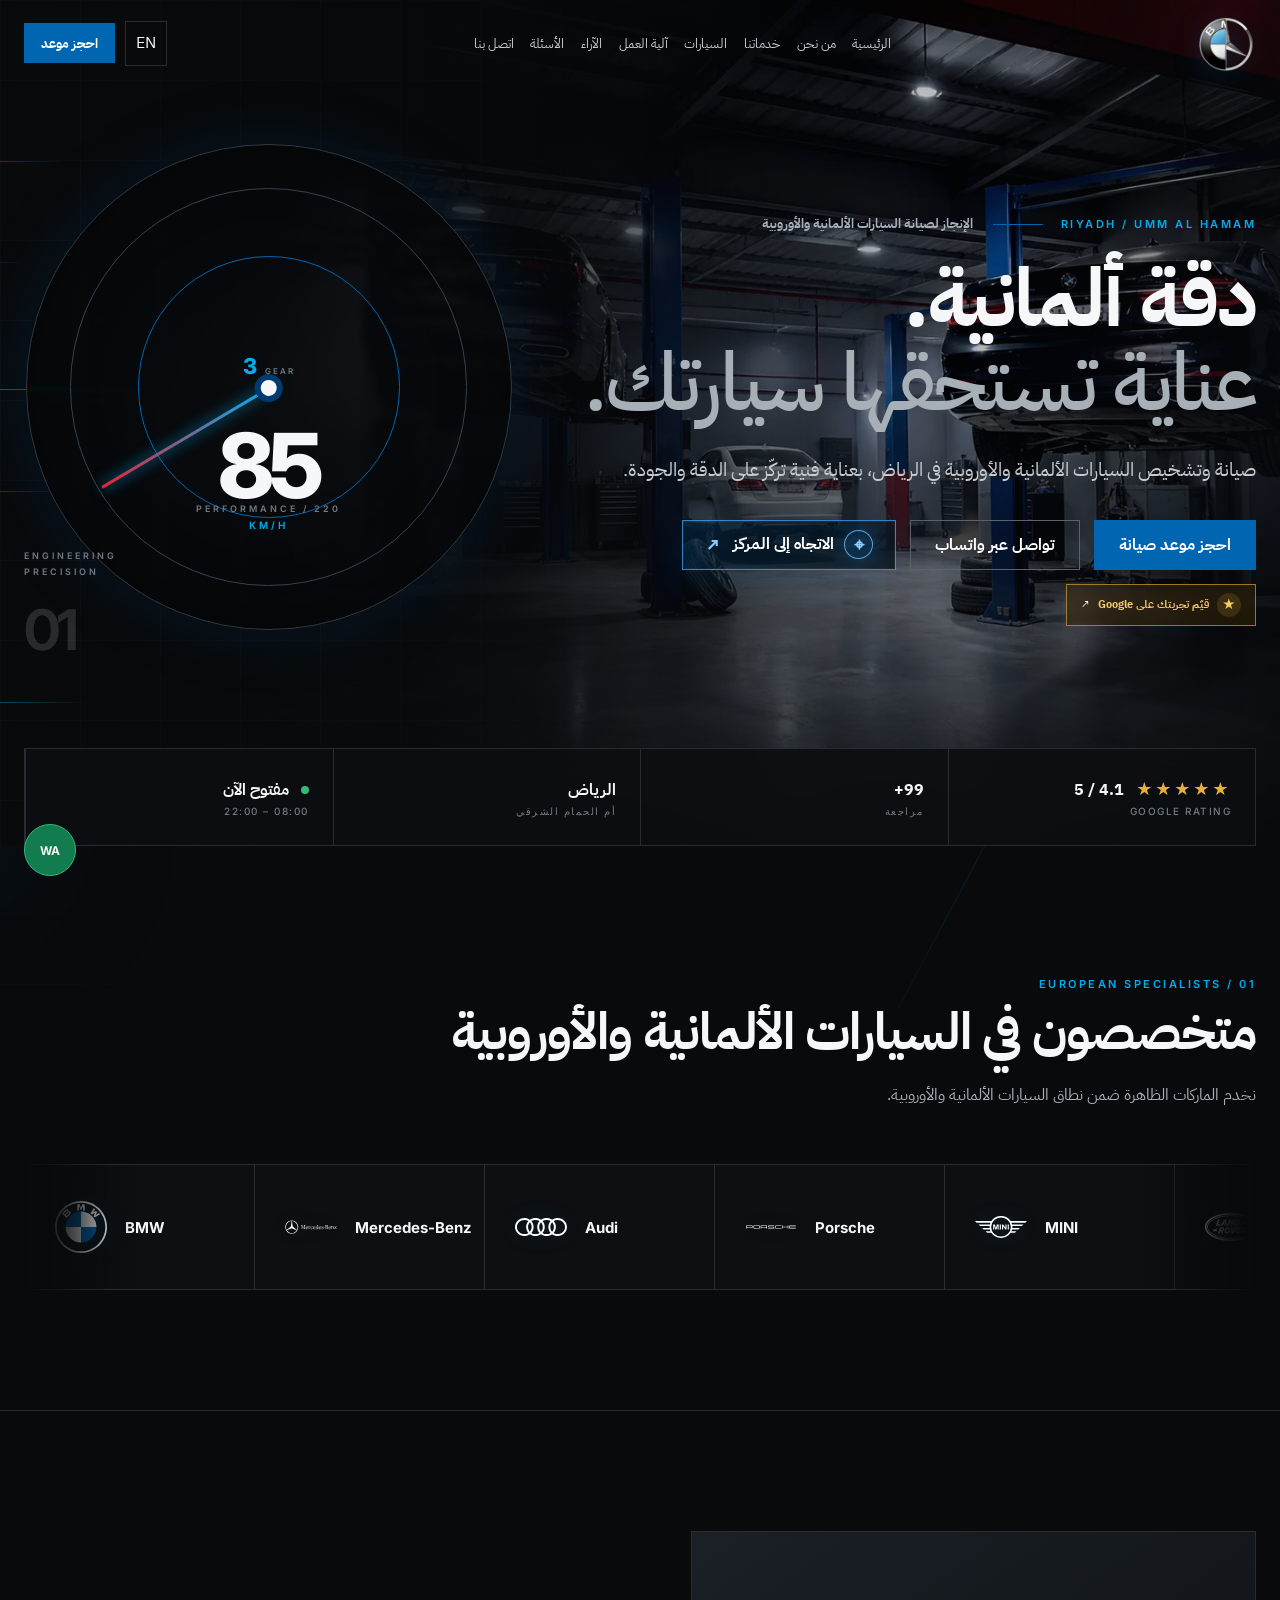
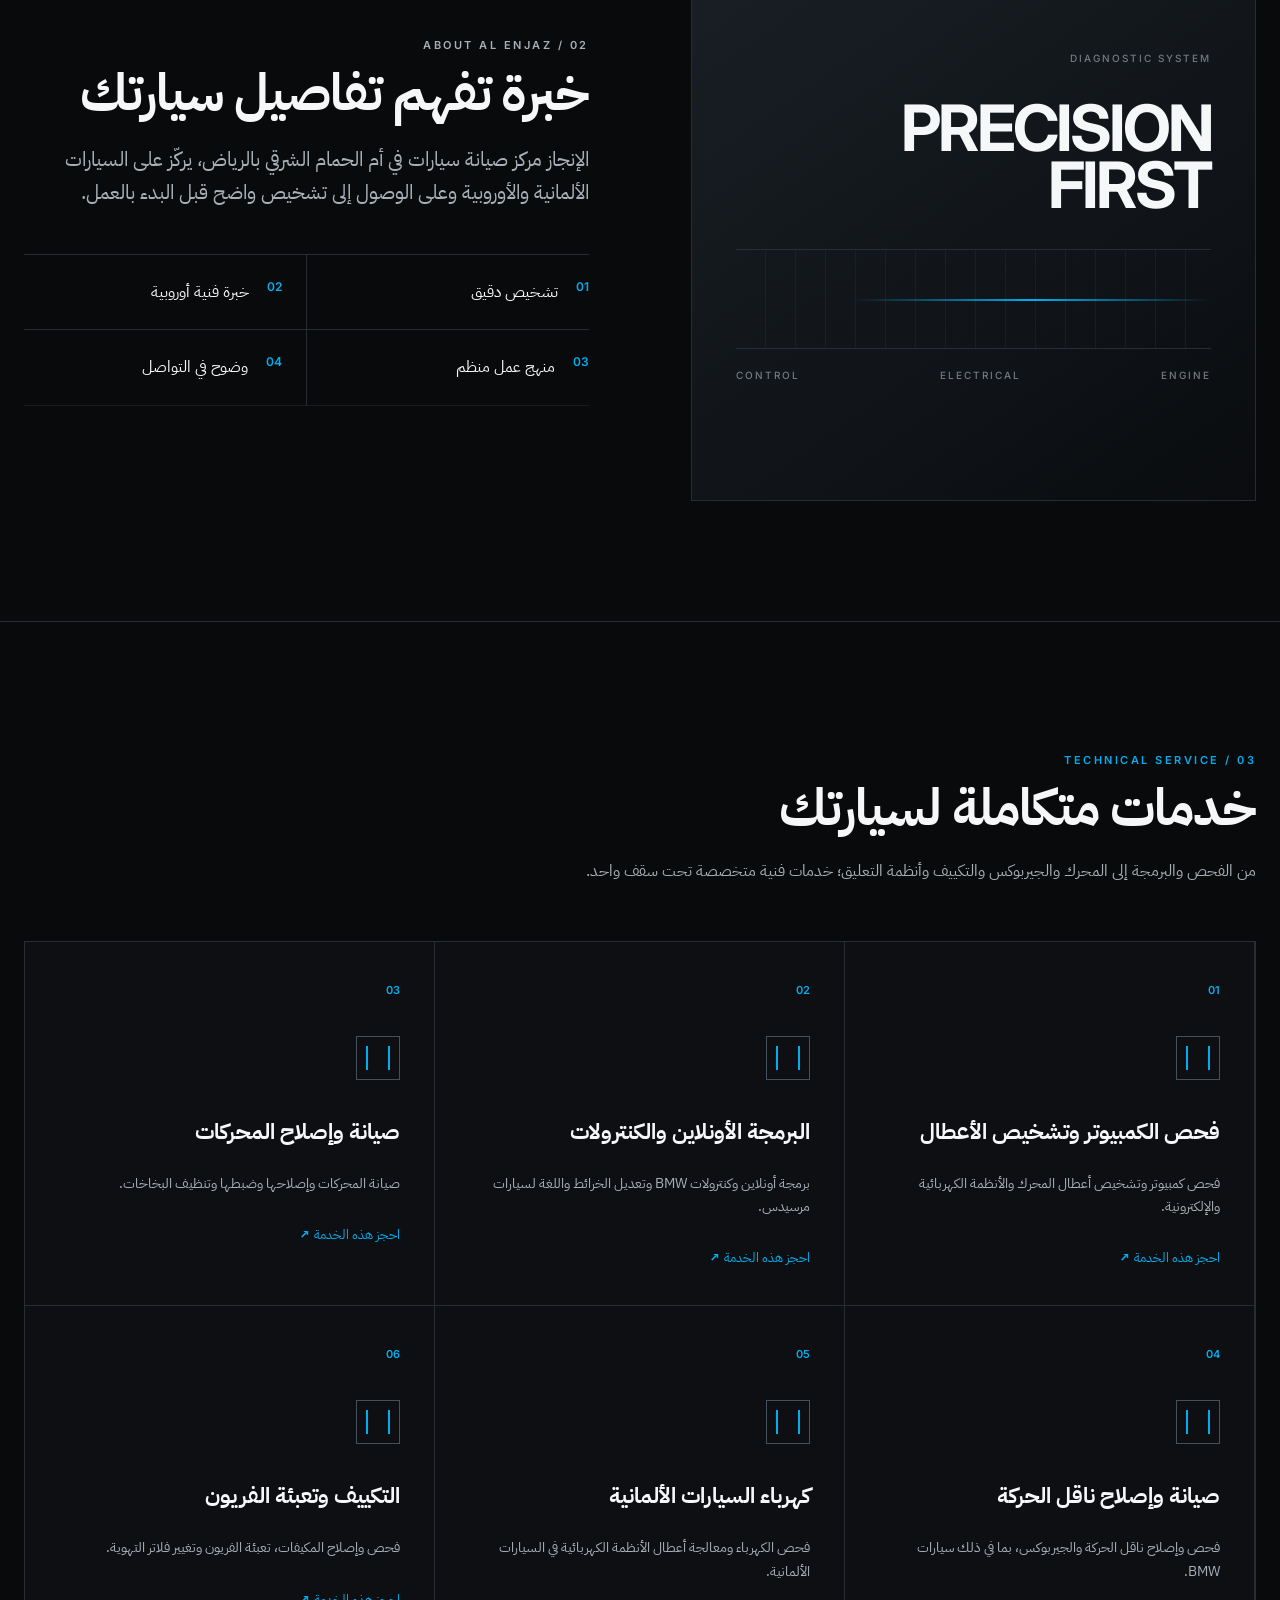
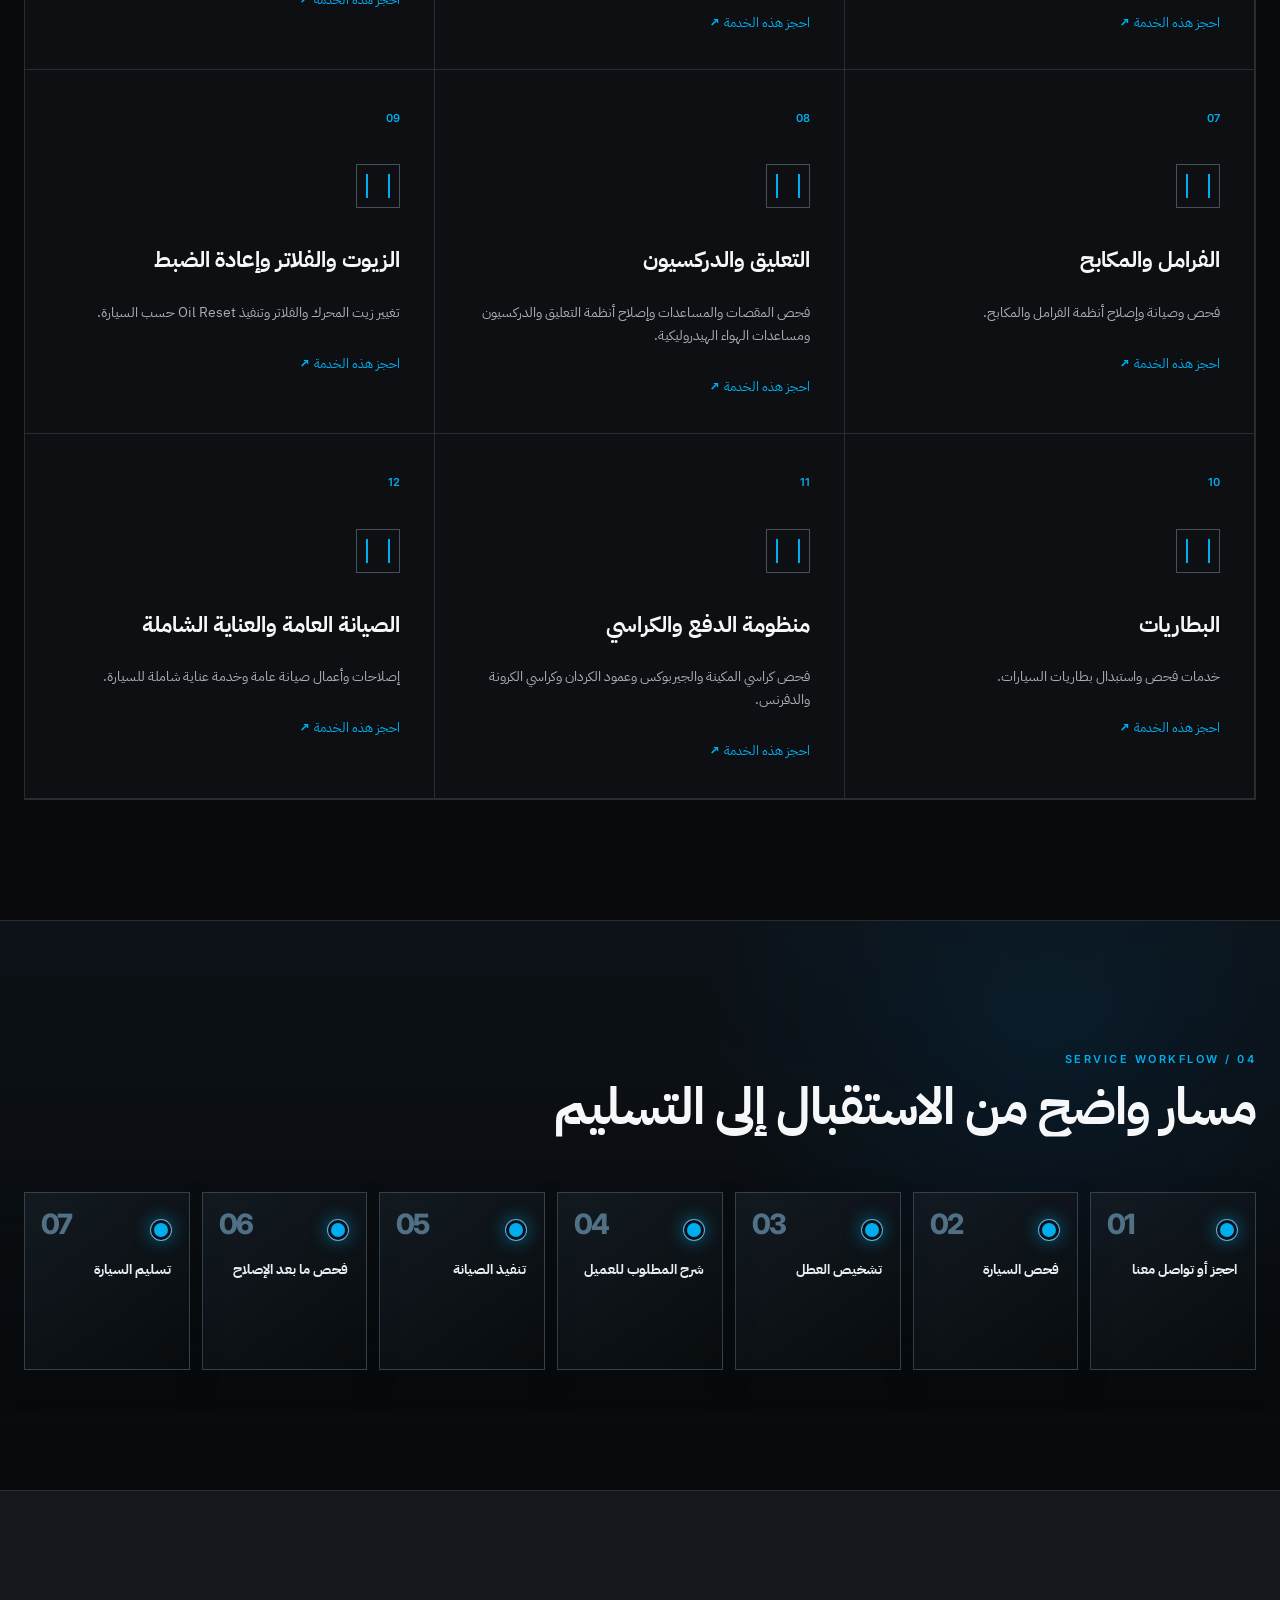
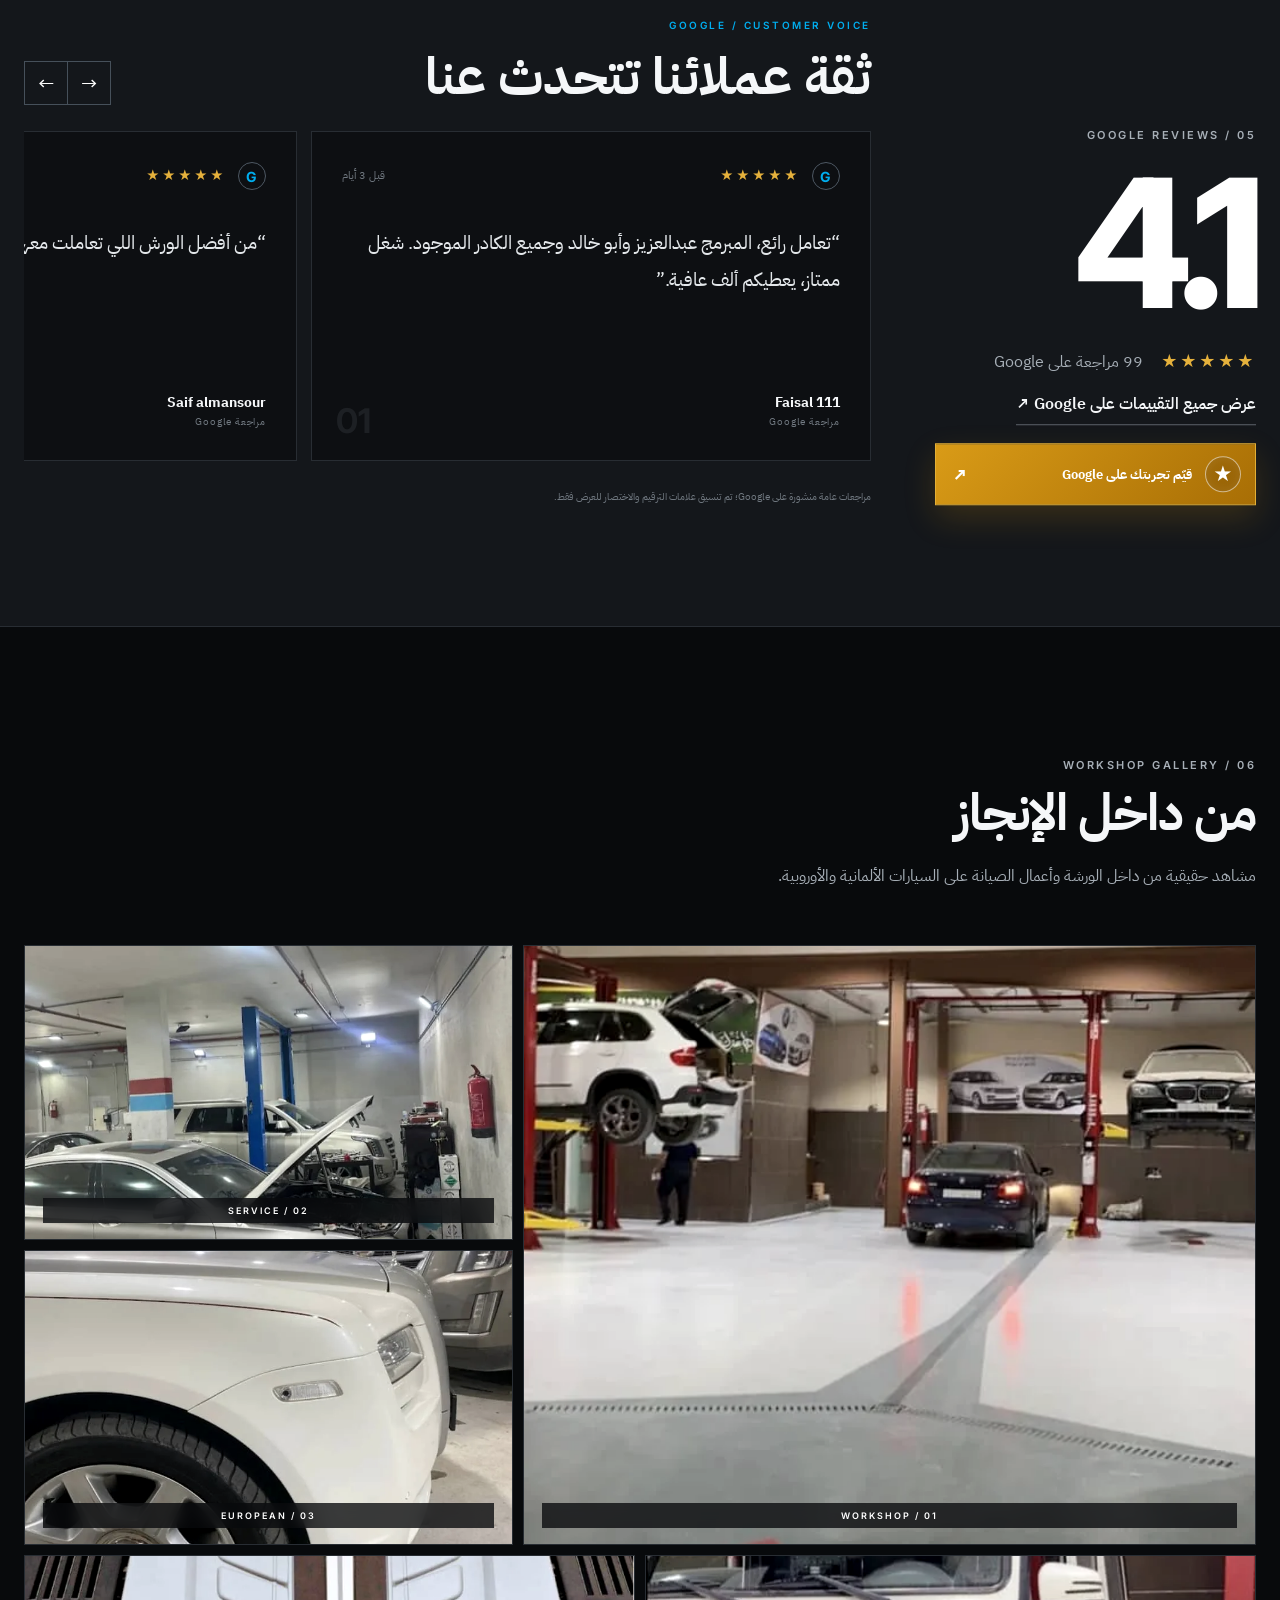
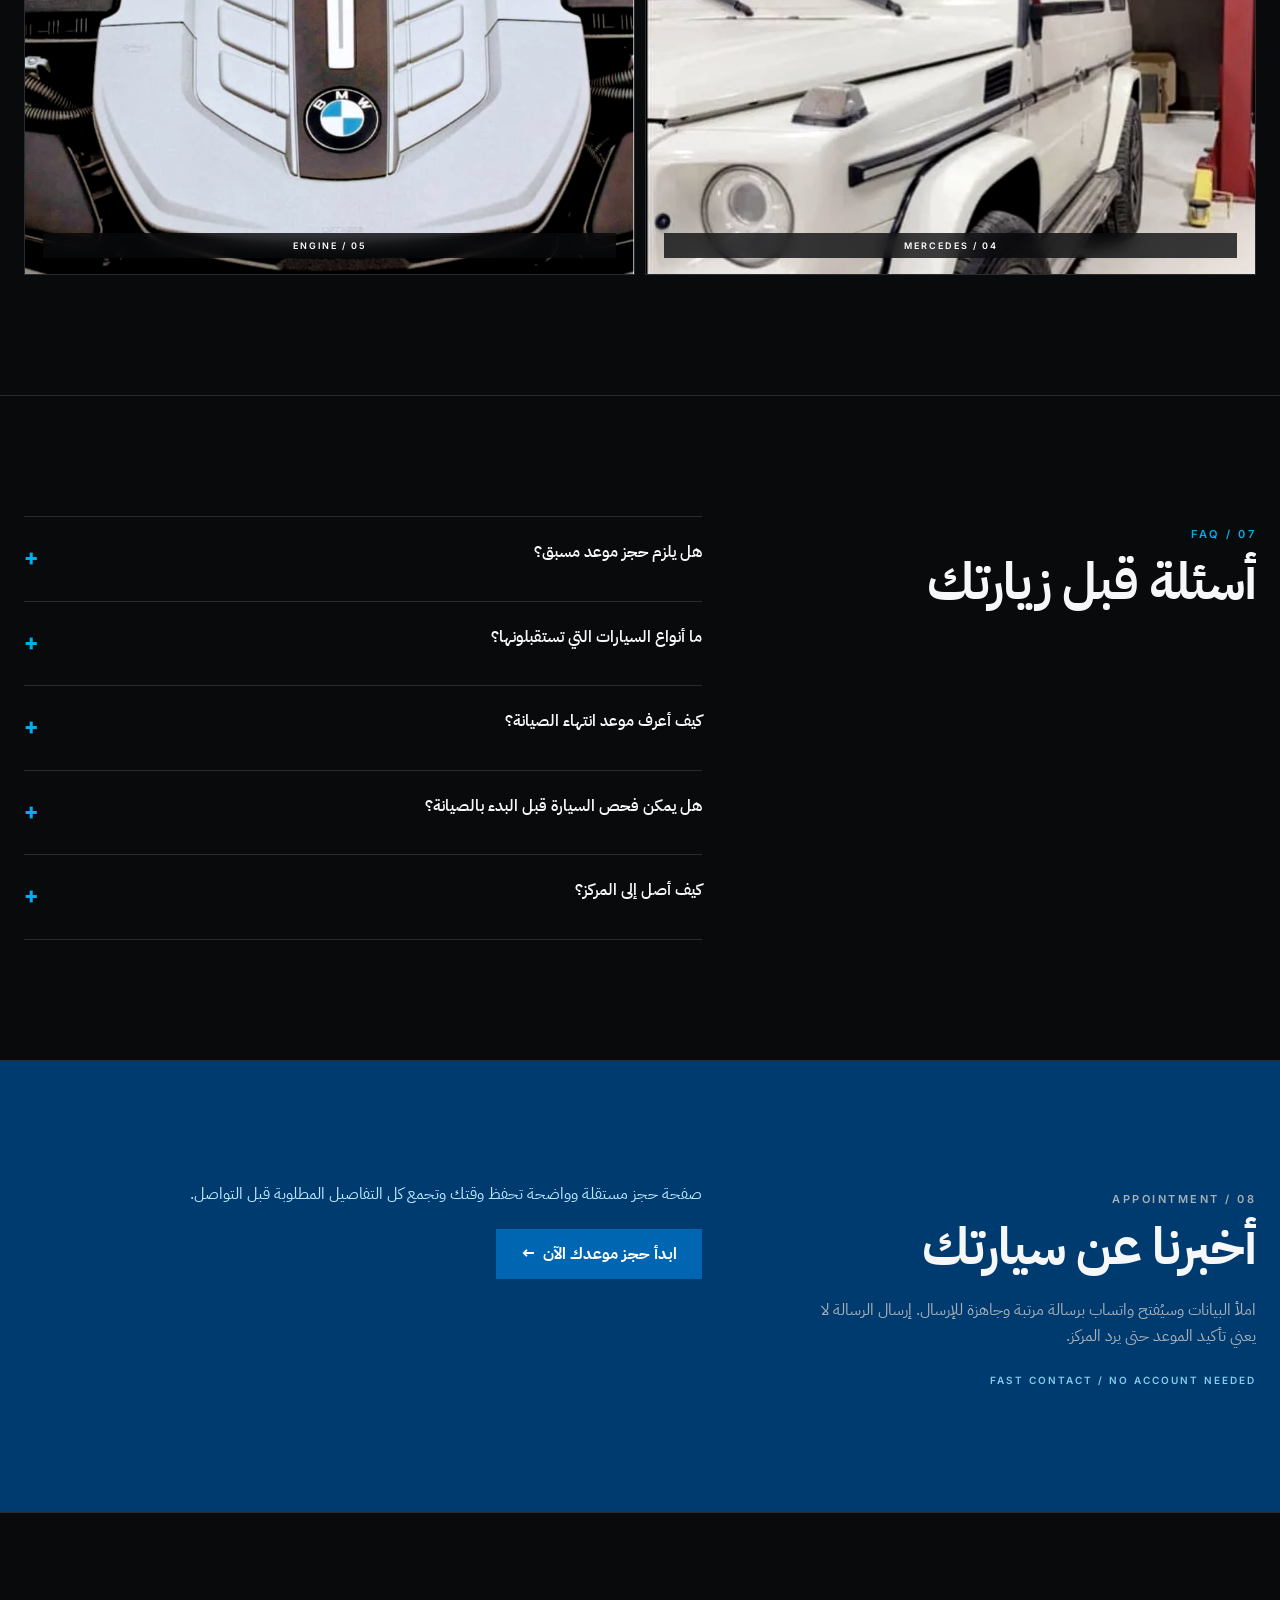
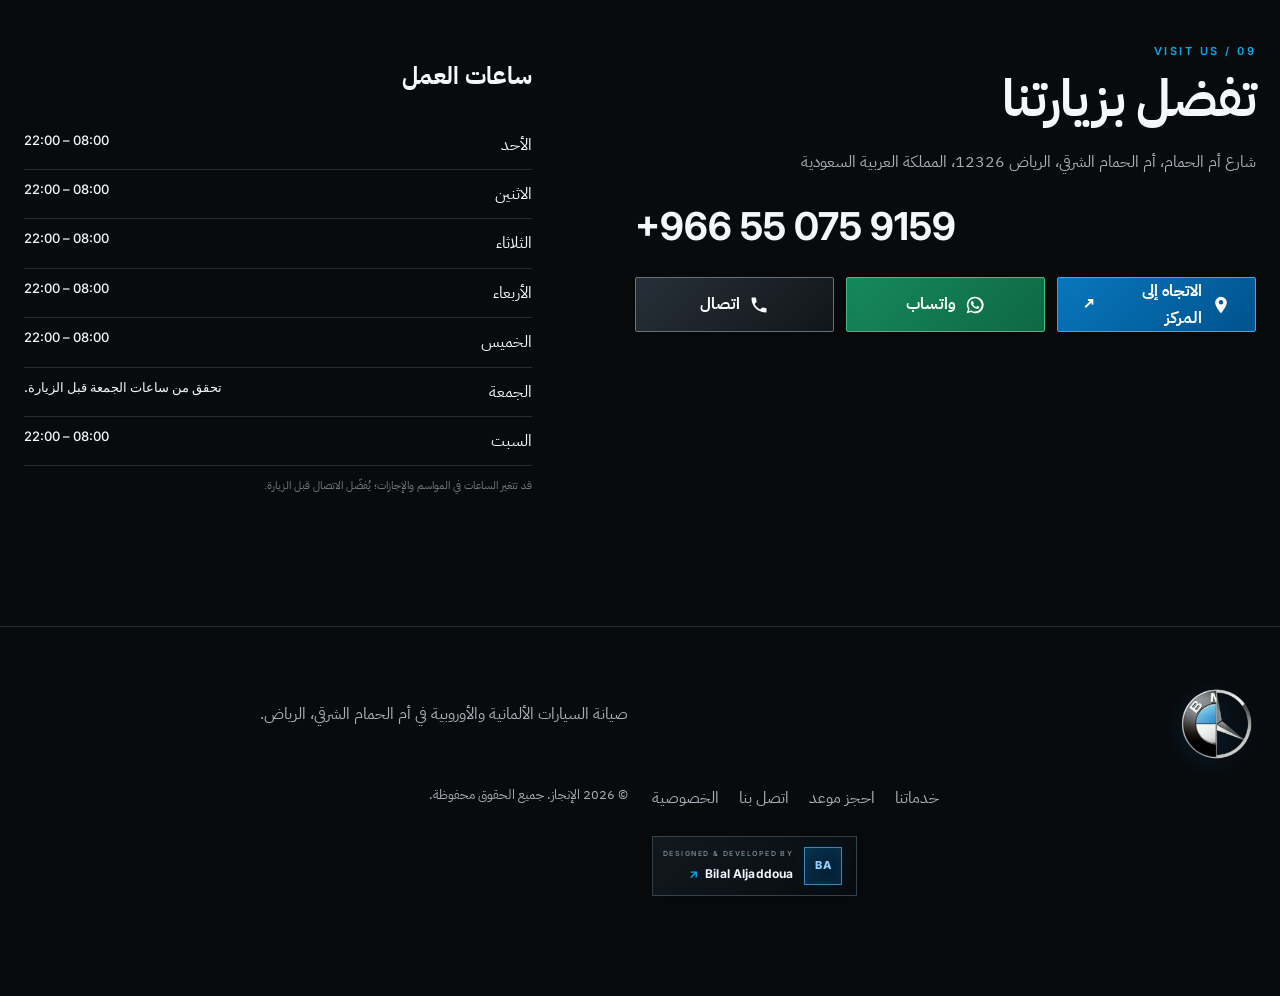
==== commit da2976a4: "0" ====
--- a/index.html
+++ b/index.html
@@ -70,7 +70,7 @@
         <p class="eyebrow"><span>RIYADH / UMM AL HAMAM</span><b data-i18n="heroEyebrow">الإنجاز لصيانة السيارات الألمانية والأوروبية</b></p>
         <h1 data-i18n="heroTitle">دقة ألمانية.<br><em>عناية تستحقها سيارتك.</em></h1>
         <p class="lead" data-i18n="heroText">صيانة وتشخيص السيارات الألمانية والأوروبية في الرياض، بعناية فنية تركّز على الدقة والجودة.</p>
-        <div class="hero-actions"><a class="btn" href="booking.html" data-i18n="bookService">احجز موعد صيانة</a><a class="btn btn-outline js-whatsapp" href="#" target="_blank" rel="noopener" data-i18n="whatsapp">تواصل عبر واتساب</a><a class="text-link js-maps" href="#" target="_blank" rel="noopener" data-i18n="directions">الاتجاه إلى المركز <span>↗</span></a></div>
+        <div class="hero-actions"><a class="btn" href="booking.html" data-i18n="bookService">احجز موعد صيانة</a><a class="btn btn-outline js-whatsapp" href="#" target="_blank" rel="noopener" data-i18n="whatsapp">تواصل عبر واتساب</a><a class="text-link js-maps" href="#" target="_blank" rel="noopener" data-i18n="directions">الاتجاه إلى المركز <span>↗</span></a><a class="hero-review-link" href="https://g.page/r/CWQcig_BlM8eEBE/review" target="_blank" rel="noopener"><span aria-hidden="true">★</span><b data-i18n="rateExperience">قيّم تجربتك على Google</b><i aria-hidden="true">↗</i></a></div>
       </div>
       <div class="hero-index" aria-hidden="true">ENGINEERING<br>PRECISION <b>01</b></div>
       <div class="trust-strip"><div><span class="stars" aria-label="4.1 من 5">★★★★★</span><b><span data-bind="rating">4.1</span> / 5</b><small>GOOGLE RATING</small></div><div><b><span data-bind="reviewCount">99</span>+</b><small data-i18n="reviews">مراجعة</small></div><div><b data-i18n="riyadh">الرياض</b><small data-i18n="district">أم الحمام الشرقي</small></div><div class="status"><i></i><b id="openStatus">—</b><small id="todayHours">—</small></div></div>
@@ -86,7 +86,7 @@
 
     <section class="section process" id="process"><div class="section-head reveal"><p class="kicker">04 / SERVICE WORKFLOW</p><h2 data-i18n="processTitle">مسار واضح من الاستقبال إلى التسليم</h2></div><ol id="processList" class="timeline"></ol></section>
 
-    <section class="section reviews" id="reviews"><div class="rating-block reveal"><p class="kicker">05 / GOOGLE REVIEWS</p><span class="huge" data-bind="rating">4.1</span><div><span class="stars">★★★★★</span><p><span data-bind="reviewCount">99</span> <span data-i18n="googleReviews">مراجعة على Google</span></p></div><a class="text-link js-maps" href="#" target="_blank" rel="noopener" data-i18n="viewReviews">عرض جميع التقييمات على Google ↗</a></div><div class="reviews-showcase reveal"><span class="review-label">GOOGLE / CUSTOMER VOICE</span><div class="reviews-title-row"><h2 data-i18n="reviewsTitle">ثقة عملائنا تتحدث عنا</h2><div class="review-controls"><button id="reviewPrev" type="button" aria-label="المراجعة السابقة">←</button><button id="reviewNext" type="button" aria-label="المراجعة التالية">→</button></div></div><div class="review-track" id="reviewTrack" tabindex="0" aria-label="مراجعات العملاء"></div><p class="reviews-disclaimer" data-i18n="reviewsDisclaimer">مراجعات عامة منشورة على Google</p></div></section>
+    <section class="section reviews" id="reviews"><div class="rating-block reveal"><p class="kicker">05 / GOOGLE REVIEWS</p><span class="huge" data-bind="rating">4.1</span><div><span class="stars">★★★★★</span><p><span data-bind="reviewCount">99</span> <span data-i18n="googleReviews">مراجعة على Google</span></p></div><a class="text-link js-maps" href="#" target="_blank" rel="noopener" data-i18n="viewReviews">عرض جميع التقييمات على Google ↗</a><a class="review-cta" href="https://g.page/r/CWQcig_BlM8eEBE/review" target="_blank" rel="noopener"><span class="review-cta-icon" aria-hidden="true">★</span><span data-i18n="rateExperience">قيّم تجربتك على Google</span><b aria-hidden="true">↗</b></a></div><div class="reviews-showcase reveal"><span class="review-label">GOOGLE / CUSTOMER VOICE</span><div class="reviews-title-row"><h2 data-i18n="reviewsTitle">ثقة عملائنا تتحدث عنا</h2><div class="review-controls"><button id="reviewPrev" type="button" aria-label="المراجعة السابقة">←</button><button id="reviewNext" type="button" aria-label="المراجعة التالية">→</button></div></div><div class="review-track" id="reviewTrack" tabindex="0" aria-label="مراجعات العملاء"></div><p class="reviews-disclaimer" data-i18n="reviewsDisclaimer">مراجعات عامة منشورة على Google</p></div></section>
 
     <section class="section gallery"><div class="section-head reveal"><p class="kicker">06 / WORKSHOP GALLERY</p><h2 data-i18n="galleryTitle">من داخل الإنجاز</h2><p data-i18n="galleryEmpty">مشاهد حقيقية من داخل الورشة وأعمال الصيانة على السيارات الألمانية والأوروبية.</p></div><div class="gallery-grid" id="galleryGrid"><button class="gallery-item wide" type="button" data-full="assets/images/workshop/workshop-main.webp"><img src="assets/images/workshop/workshop-main.webp" alt="مساحة العمل داخل ورشة الإنجاز" width="828" height="1080" loading="lazy"><span>WORKSHOP / 01</span></button><button class="gallery-item" type="button" data-full="assets/images/workshop/bmw-service.webp"><img src="assets/images/workshop/bmw-service.webp" alt="سيارة BMW أثناء الصيانة داخل الورشة" width="812" height="1080" loading="lazy"><span>SERVICE / 02</span></button><button class="gallery-item" type="button" data-full="assets/images/workshop/luxury-service.webp"><img src="assets/images/workshop/luxury-service.webp" alt="سيارات أوروبية داخل مركز الإنجاز" width="808" height="1080" loading="lazy"><span>EUROPEAN / 03</span></button></div><div class="gallery-more"><button class="gallery-item" type="button" data-full="assets/images/workshop/mercedes-service.webp"><img src="assets/images/workshop/mercedes-service.webp" alt="سيارة مرسيدس داخل الورشة" width="810" height="1080" loading="lazy"><span>MERCEDES / 04</span></button><button class="gallery-item" type="button" data-full="assets/images/workshop/bmw-engine.webp"><img src="assets/images/workshop/bmw-engine.webp" alt="محرك BMW داخل مركز الصيانة" width="846" height="1080" loading="lazy"><span>ENGINE / 05</span></button></div></section>
 
--- a/css/style.css
+++ b/css/style.css
@@ -80,3 +80,8 @@
 .header.scrolled .brand-image,.header.scrolled .brand-image img{width:48px!important;height:45px!important;max-width:48px!important;max-height:45px!important}
 footer .brand-image img{width:76px!important;height:71px!important;max-width:76px!important;max-height:71px!important}
 @media(max-width:760px){.header .brand-image,.header .brand-image img{width:50px!important;height:47px!important;max-width:50px!important;max-height:47px!important}.header.scrolled .brand-image,.header.scrolled .brand-image img{width:44px!important;height:41px!important;max-width:44px!important;max-height:41px!important}footer .brand-image img{width:70px!important;height:66px!important;max-width:70px!important;max-height:66px!important}}
+.review-cta{position:relative;display:grid;grid-template-columns:38px 1fr 18px;align-items:center;gap:11px;width:min(100%,330px);min-height:62px;margin-top:26px;padding:9px 14px;overflow:hidden;border:1px solid #e4af36;background:linear-gradient(135deg,#d99b17,#a86e05);color:#fff;font-weight:800;box-shadow:0 13px 32px rgba(204,141,14,.2);transition:transform .25s,filter .25s,box-shadow .25s}
+.review-cta:after{content:"";position:absolute;inset:-60% auto -60% -25%;width:18%;background:linear-gradient(90deg,transparent,rgba(255,255,255,.35),transparent);transform:skewX(-18deg);transition:left .55s ease}.review-cta-icon{display:grid;place-items:center;width:36px;height:36px;border:1px solid rgba(255,255,255,.55);border-radius:50%;background:rgba(67,42,0,.18);font-size:19px;box-shadow:inset 0 0 12px rgba(255,255,255,.08)}.review-cta>span:nth-child(2){font-size:13px}.review-cta>b{font-size:18px;transition:transform .25s}.review-cta:hover,.review-cta:focus-visible{color:#fff;transform:translateY(-3px);filter:brightness(1.1);box-shadow:0 18px 40px rgba(204,141,14,.32)}.review-cta:hover:after,.review-cta:focus-visible:after{left:115%}.review-cta:hover>b,.review-cta:focus-visible>b{transform:translate(3px,-3px)}
+@media(max-width:760px){.review-cta{width:100%;min-height:58px;margin-top:22px}.review-cta>span:nth-child(2){font-size:12px}}
+.hero-review-link{display:inline-flex;align-items:center;gap:8px;min-height:42px;padding:0 14px;border:1px solid rgba(229,177,60,.62);background:rgba(53,36,7,.54);color:#f7cb67;backdrop-filter:blur(8px);font-size:11px;transition:transform .25s,border-color .25s,background .25s,box-shadow .25s}.hero-review-link>span{display:grid;place-items:center;width:24px;height:24px;border-radius:50%;background:rgba(229,177,60,.15);font-size:13px}.hero-review-link>b{font-size:11px}.hero-review-link>i{font-style:normal;color:#fff;transition:transform .25s}.hero-review-link:hover,.hero-review-link:focus-visible{color:#ffe19a;border-color:#e5b13c;background:rgba(90,59,5,.72);box-shadow:0 10px 28px rgba(196,132,6,.16);transform:translateY(-2px)}.hero-review-link:hover>i,.hero-review-link:focus-visible>i{transform:translate(3px,-3px)}
+@media(max-width:760px){.hero-review-link{width:100%;justify-content:center;min-height:48px}.hero-review-link>b{font-size:12px}}
